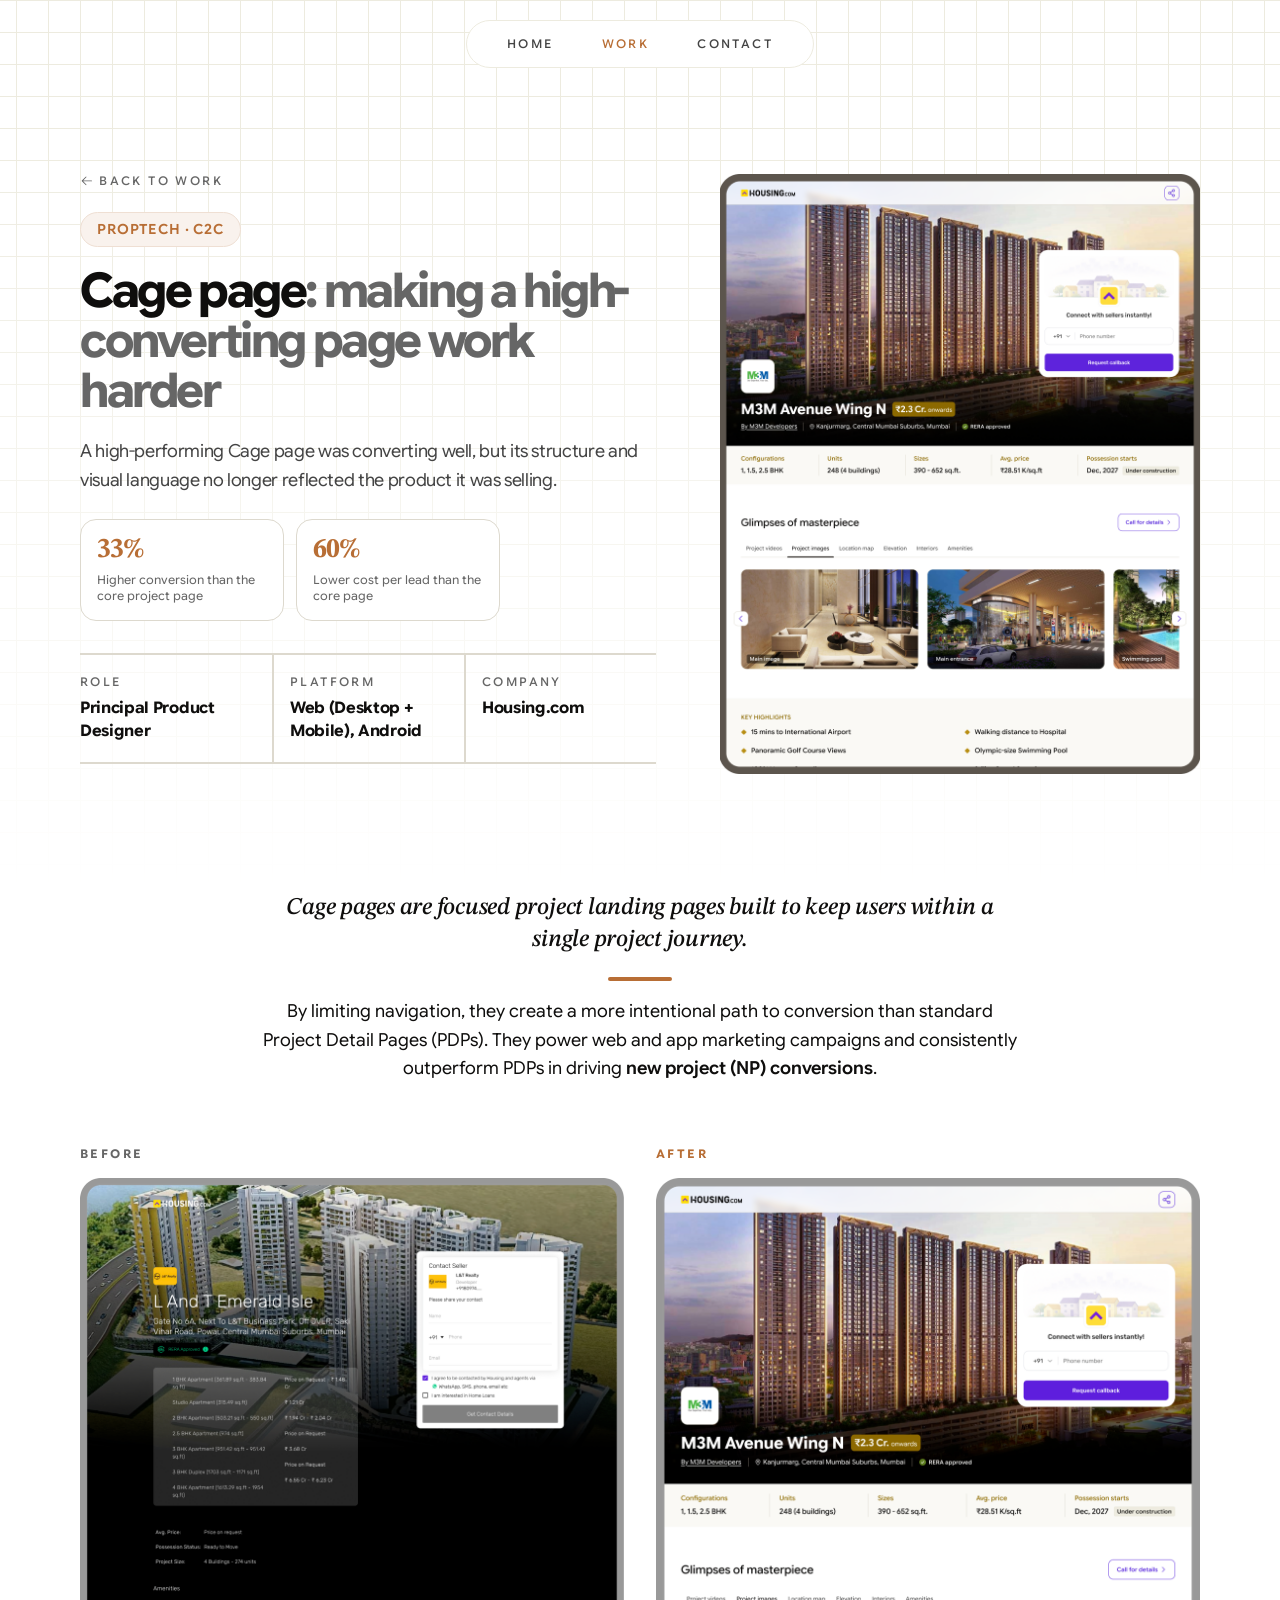
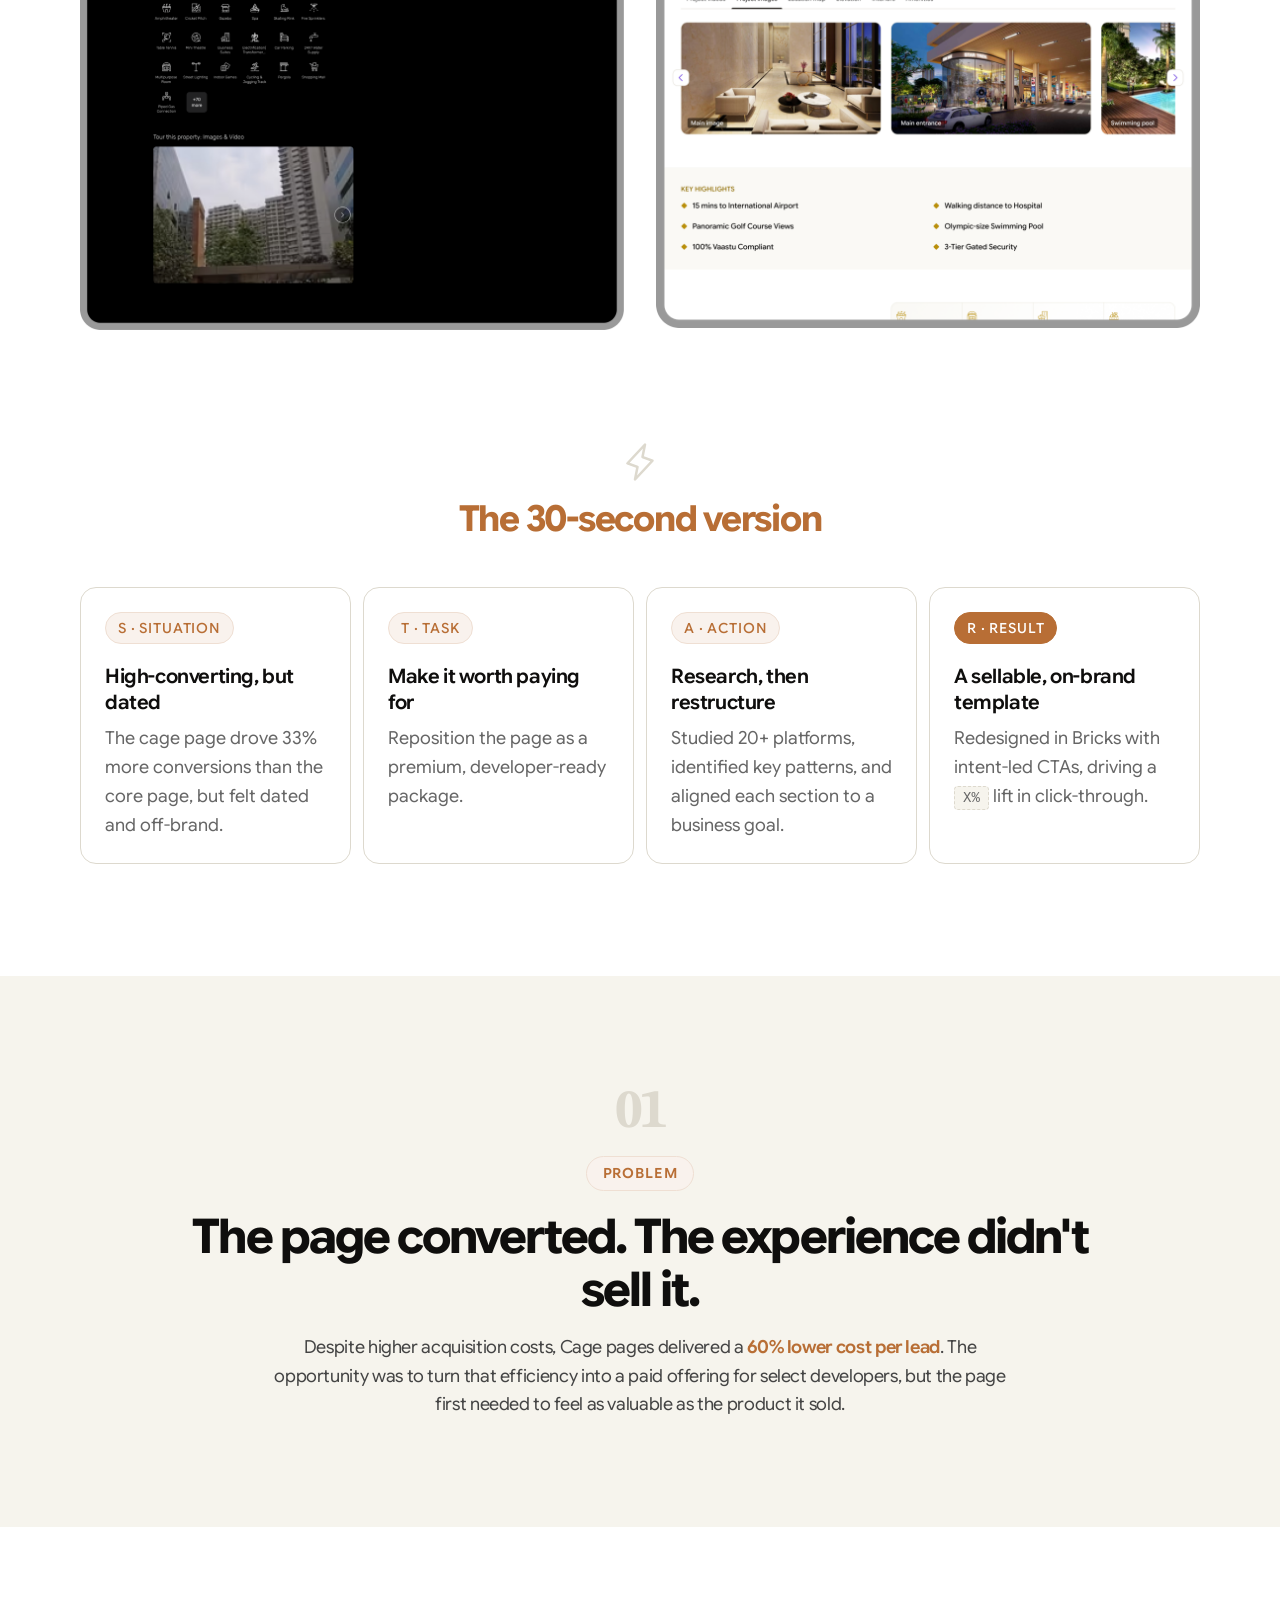
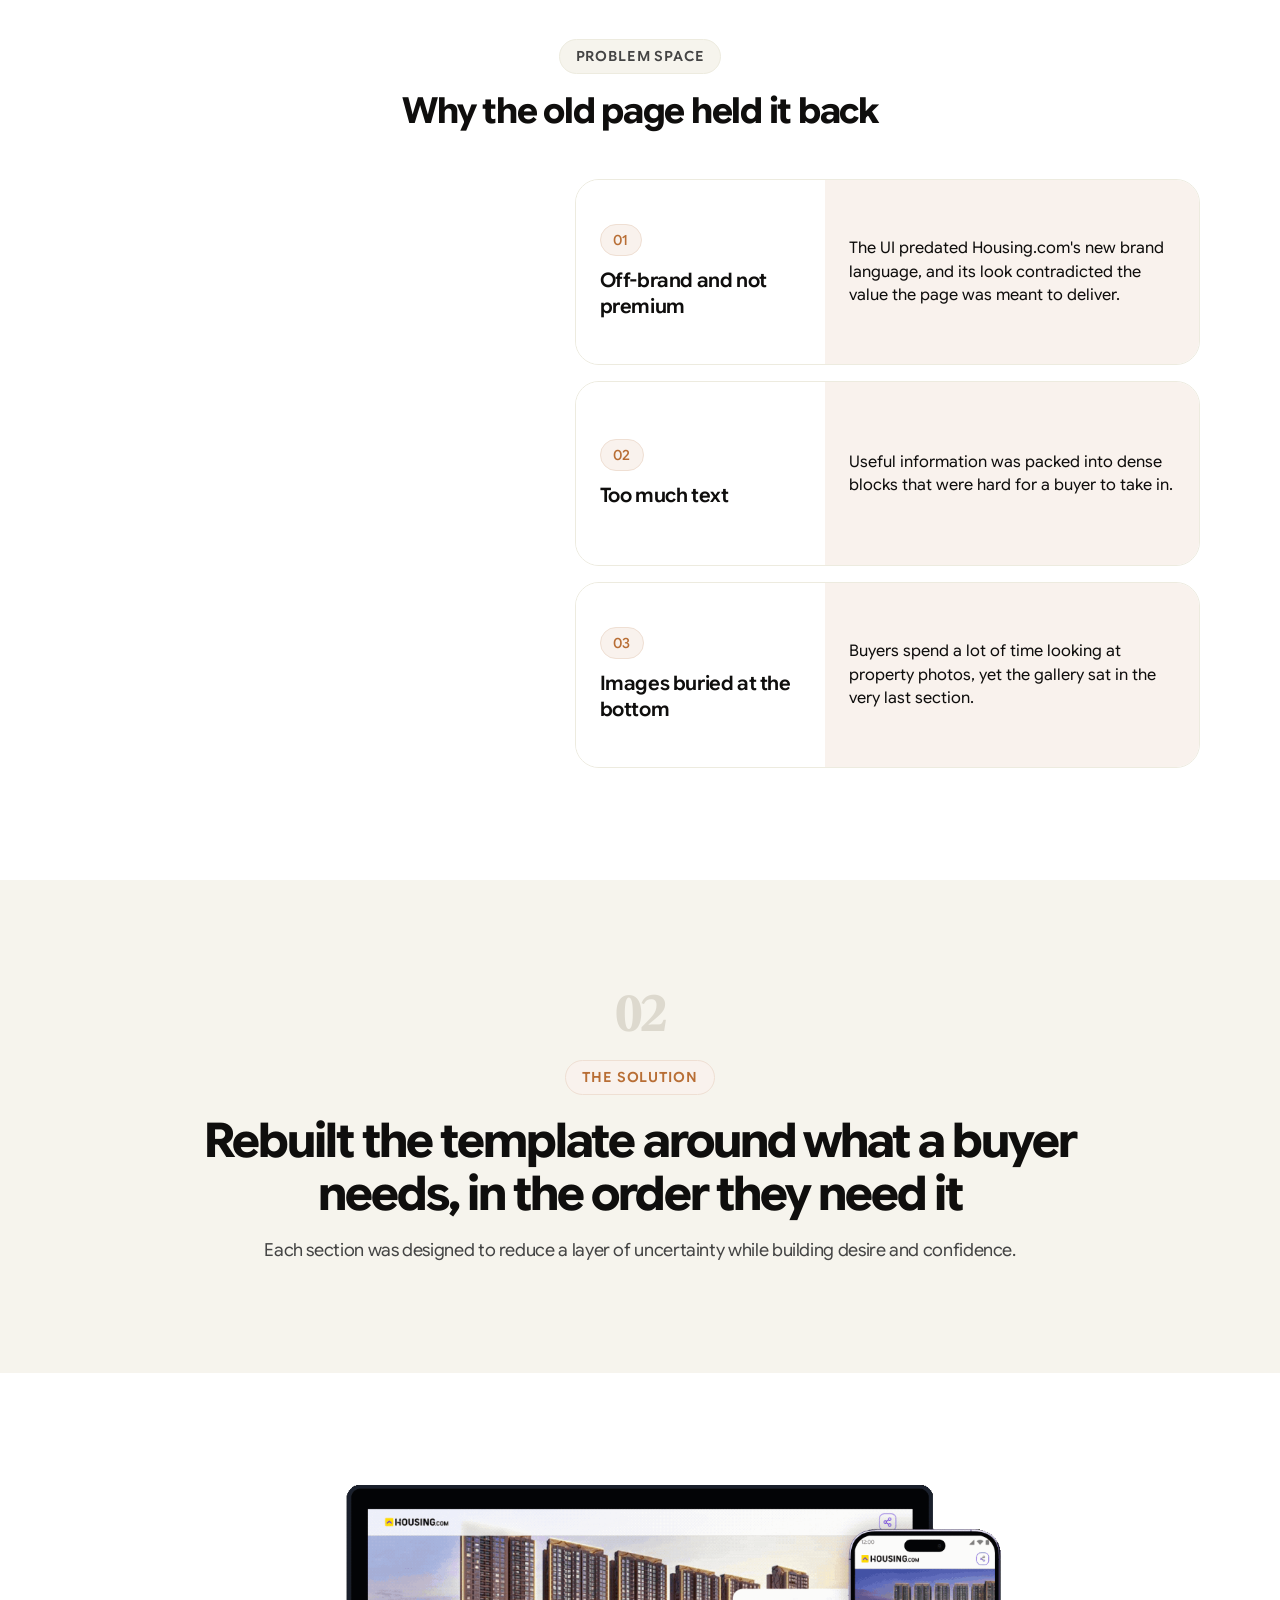
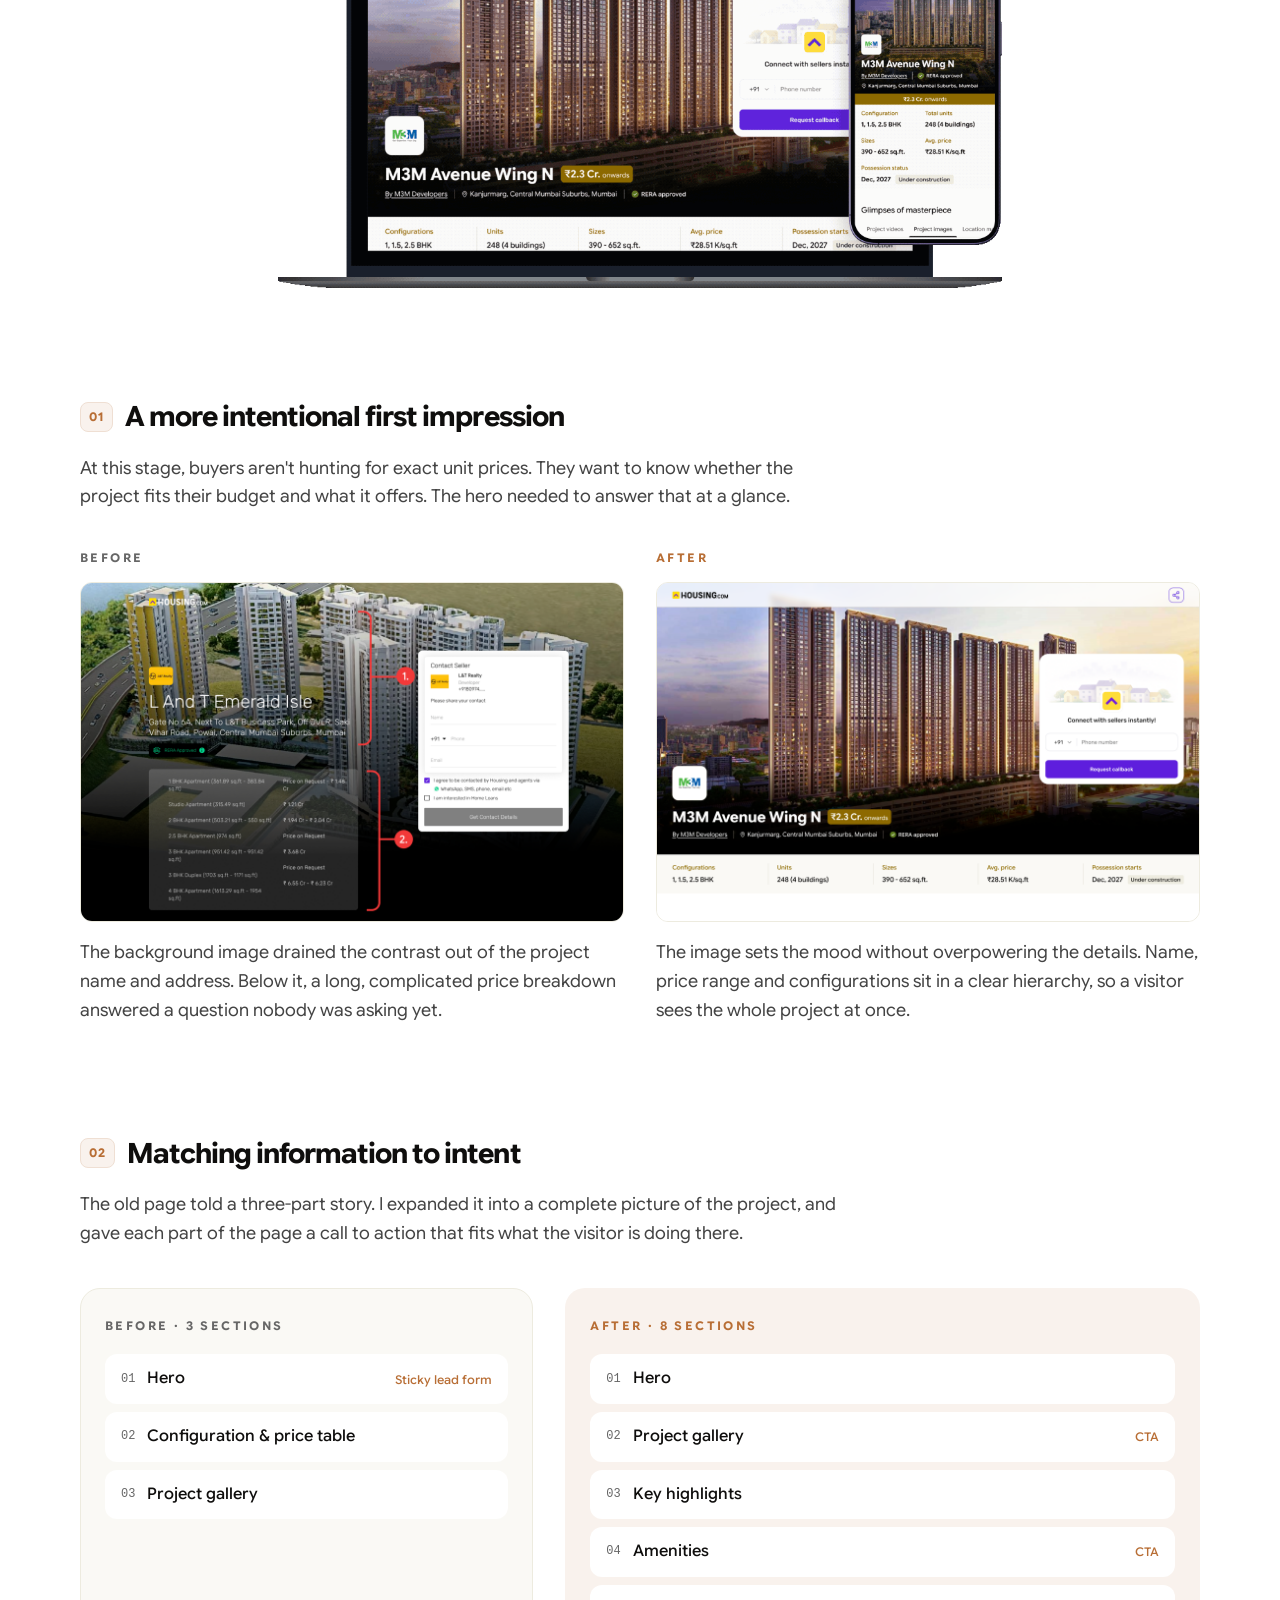
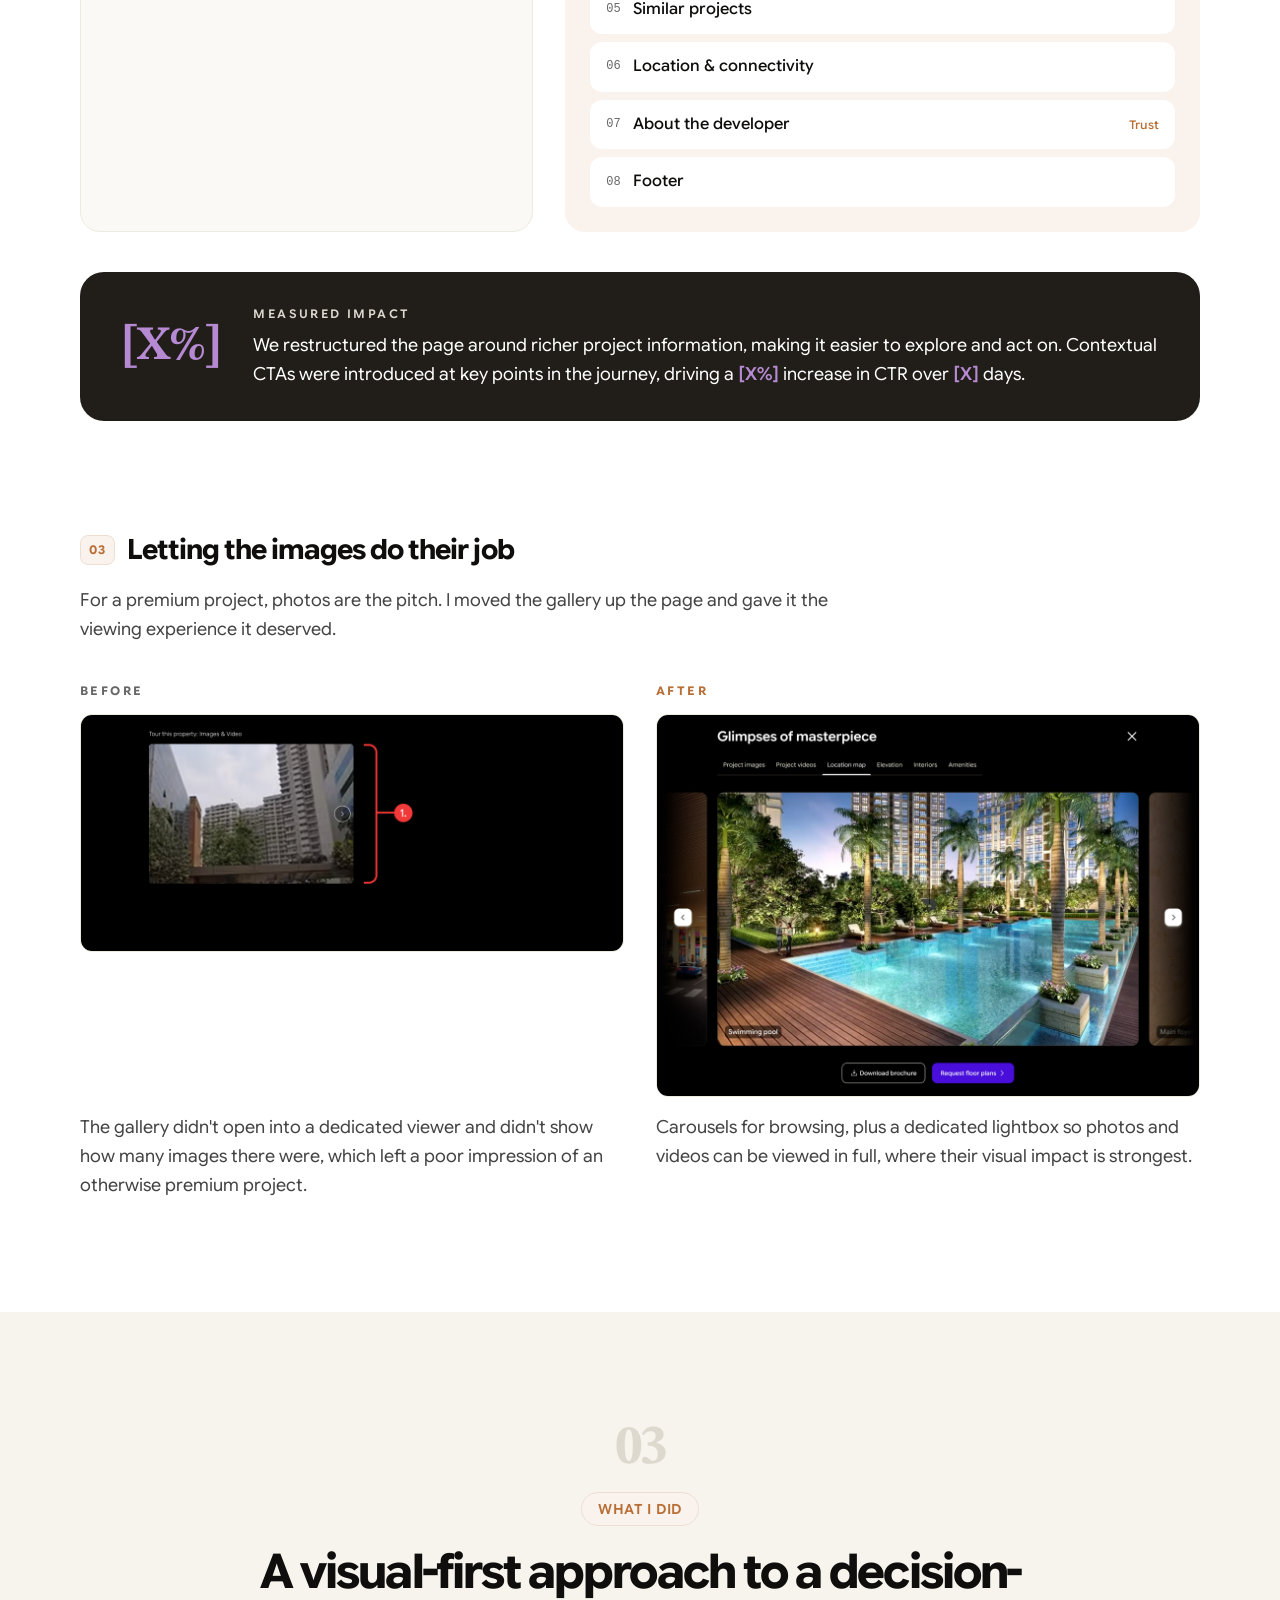
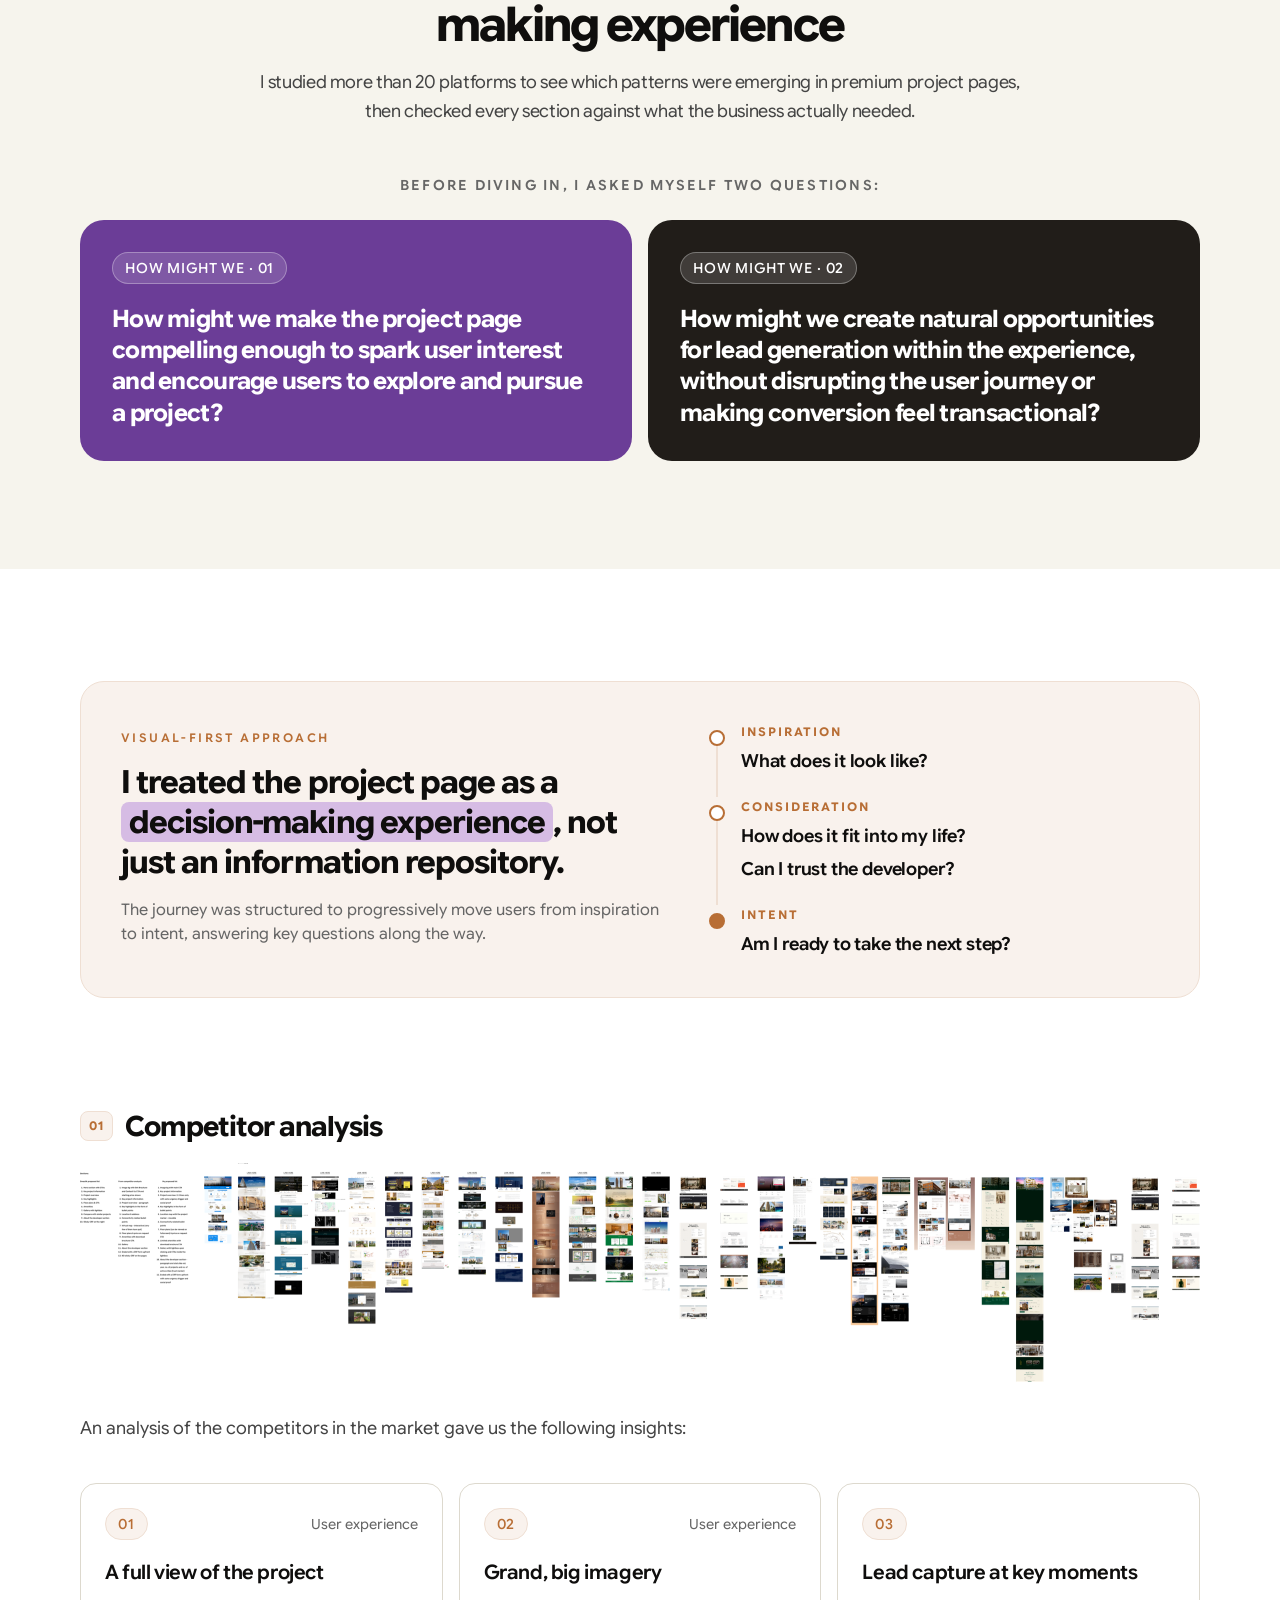
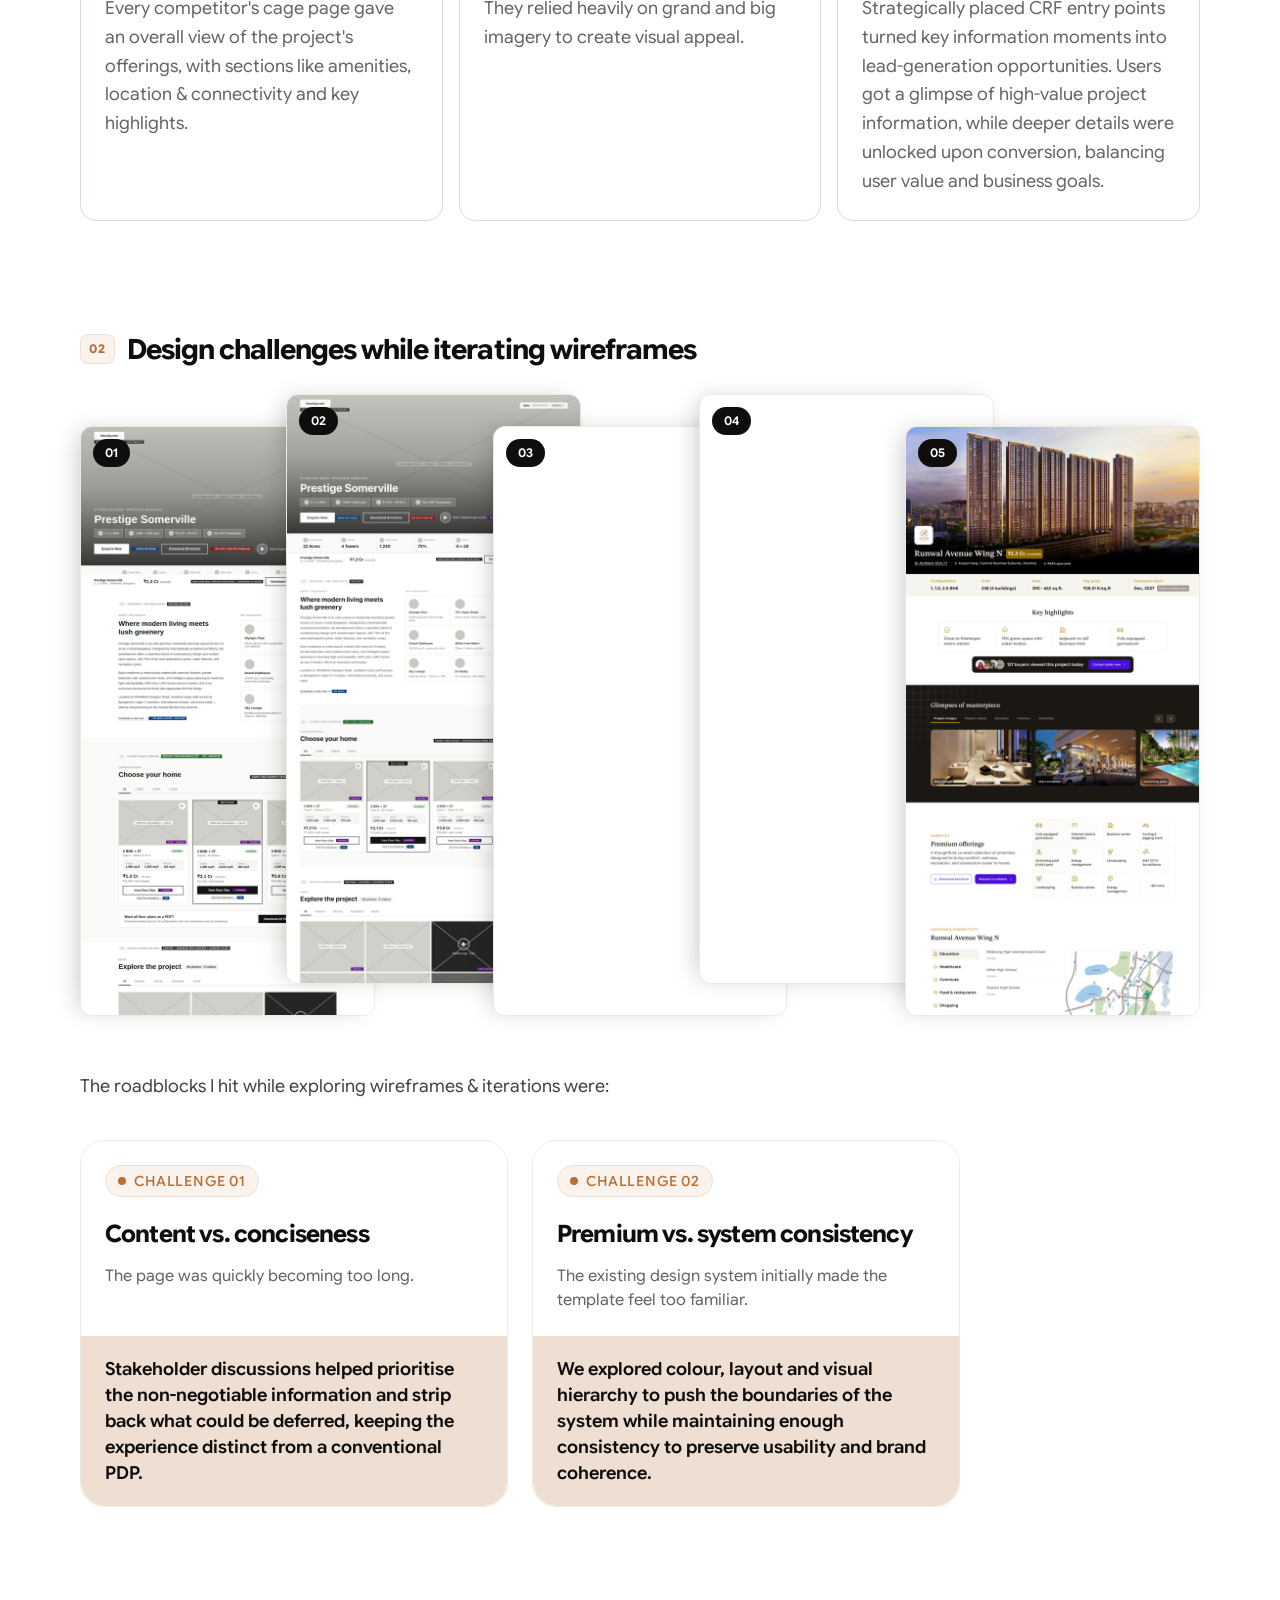
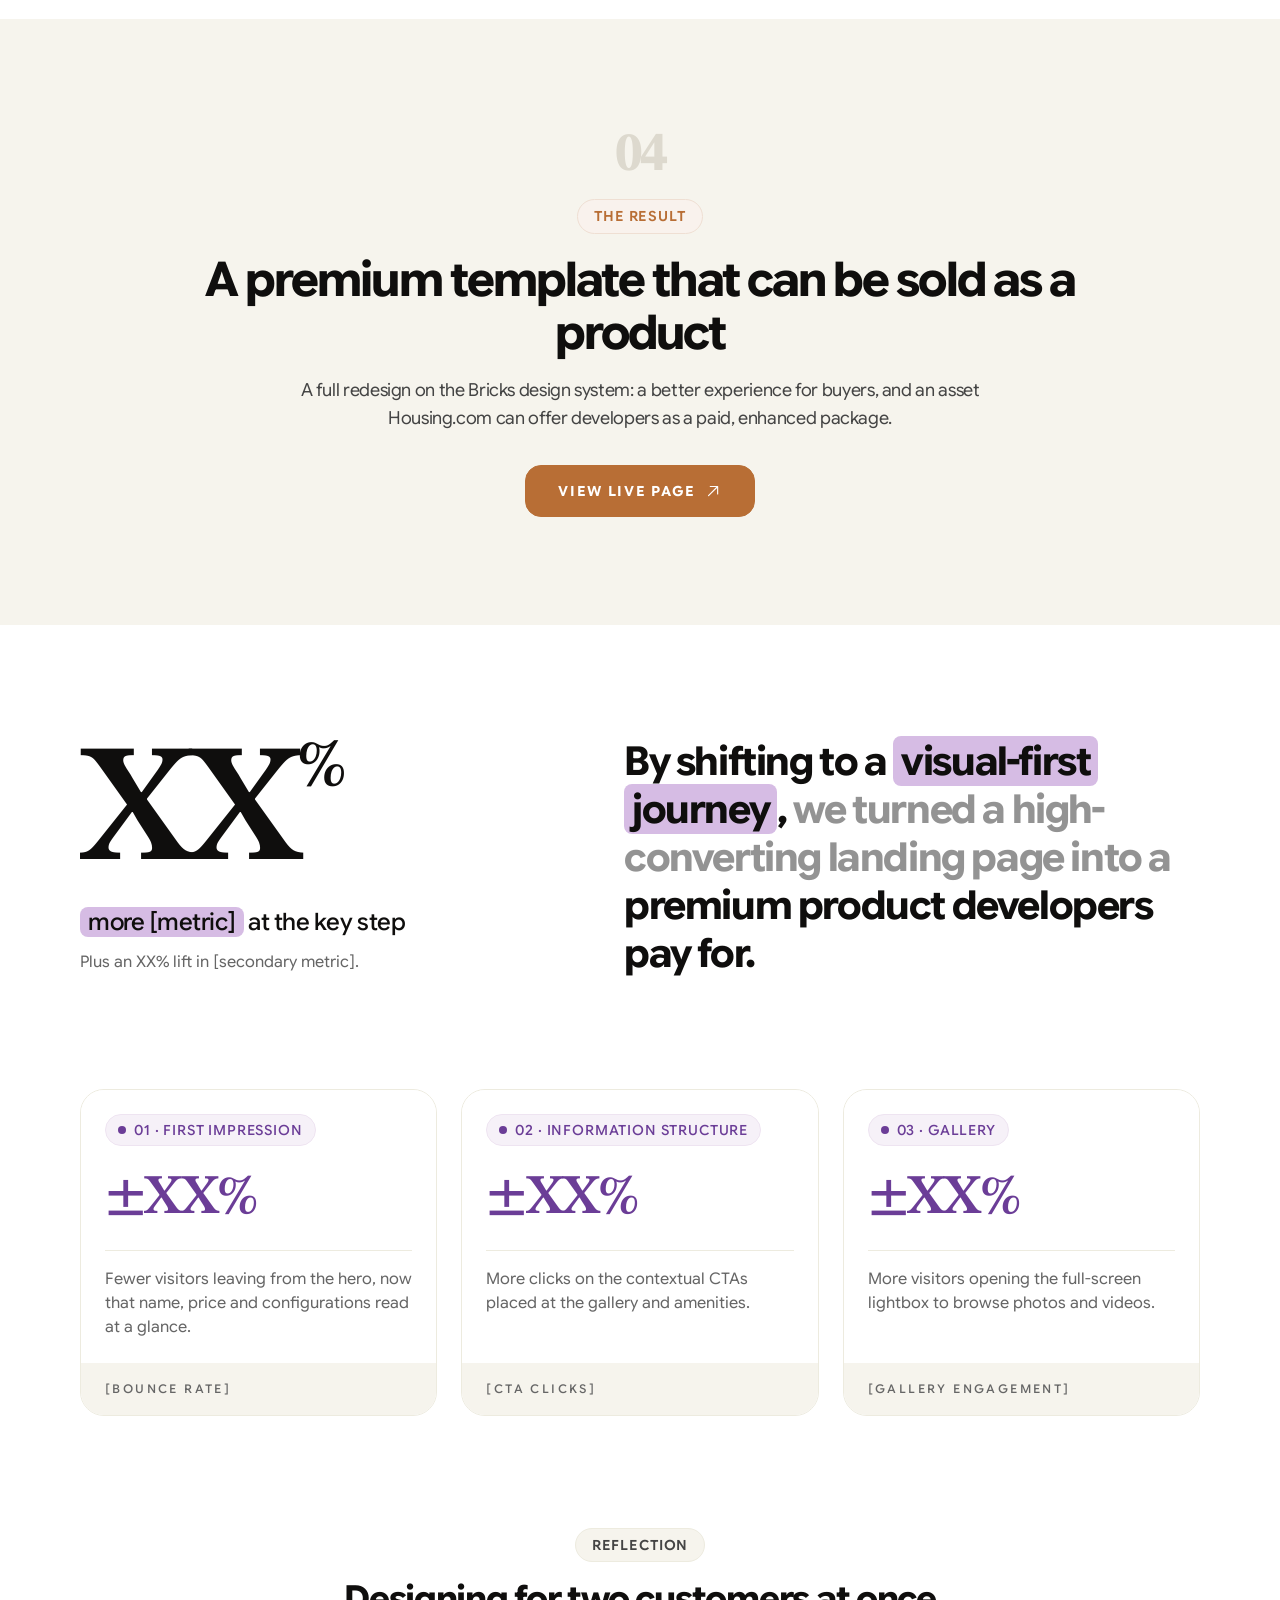
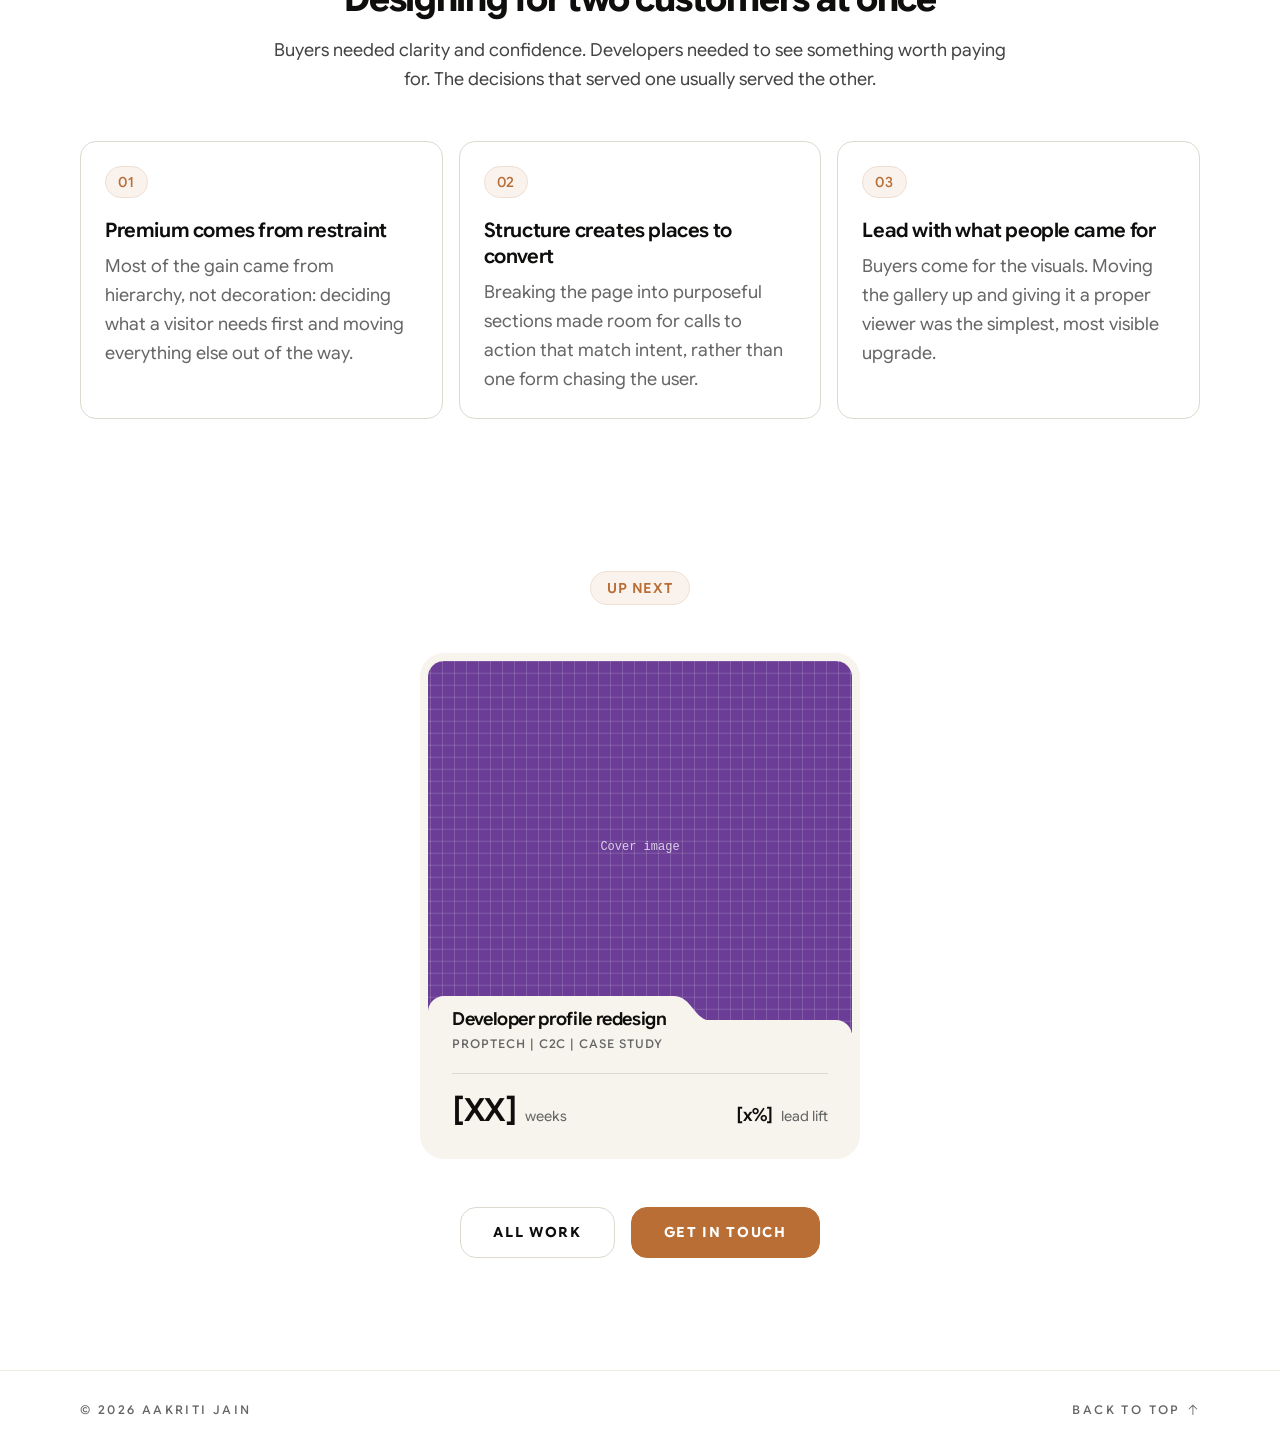
==== case-studies/cage-page-redesign.html @ 6c66e7af "Add developer profile case study - New developer-profile-redesign page built on the cage page templa" ====
<!doctype html>
<html lang="en">
<head>
  <meta charset="utf-8">
  <meta name="viewport" content="width=device-width, initial-scale=1">
  <title>Cage page redesign — Aakriti Jain</title>
  <meta name="description" content="Redesigning Housing.com's cage page, a high-converting project landing page, into a premium, on-brand product developers can pay for.">
  <link rel="preload" href="../assets/fonts/GoogleSansFlex.woff2" as="font" type="font/woff2" crossorigin>
  <link rel="preconnect" href="https://fonts.googleapis.com">
  <link rel="preconnect" href="https://fonts.gstatic.com" crossorigin>
  <link href="https://fonts.googleapis.com/css2?family=STIX+Two+Text:ital,wght@0,400;0,600;1,400;1,500&display=swap" rel="stylesheet">
  <link rel="stylesheet" href="../assets/css/styles.css">
  <script>document.documentElement.classList.add('js')</script>
  <script src="../assets/js/main.js" defer></script>
</head>
<body id="top">

  <nav class="nav" aria-label="Primary">
    <a href="../index.html">Home</a>
    <a href="../index.html#work" aria-current="page">Work</a>
    <a href="../index.html#contact">Contact</a>
  </nav>

  <main>

    <!-- HERO -->
    <header class="hero hero--case">
      <div class="container hero__grid">
        <div class="hero__copy">
          <a class="back label" href="../index.html#work"><svg class="icon" viewBox="0 0 256 256" fill="currentColor" aria-hidden="true"><path d="M224,128a8,8,0,0,1-8,8H59.31l58.35,58.34a8,8,0,0,1-11.32,11.32l-72-72a8,8,0,0,1,0-11.32l72-72a8,8,0,0,1,11.32,11.32L59.31,120H216A8,8,0,0,1,224,128Z"/></svg> Back to work</a>
          <div><span class="tag">Proptech · C2C</span></div>
          <h1 class="hero__title">Cage page<span class="muted">: making a high-converting page work harder</span></h1>
          <p class="hero__intro">A high-performing Cage page was converting well, but its structure and visual language no longer reflected the product it was selling.</p>
          <div class="stats">
            <div class="stat">
              <b>33%</b>
              <small>Higher conversion than the core project page</small>
            </div>
            <div class="stat">
              <b>60%</b>
              <small>Lower cost per lead than the core page</small>
            </div>
          </div>
          <dl class="meta hero__meta">
            <div>
              <dt class="label">Role</dt>
              <dd>Principal Product Designer</dd>
            </div>
            <div>
              <dt class="label">Platform</dt>
              <dd>Web (Desktop + Mobile), Android</dd>
            </div>
            <div>
              <dt class="label">Company</dt>
              <dd>Housing.com</dd>
            </div>
          </dl>
        </div>
        <div class="hero__visual hero__visual--device">
          <img src="../assets/img/cage-page/cage-page-hero.png" alt="Redesigned cage page shown on a tablet" width="990" height="1230" decoding="async">
        </div>
      </div>
    </header>

    <!-- SHORT VERSION -->
    <!-- CONTEXT -->
    <section class="section section--context">
      <div class="container">
        <blockquote class="context reveal">
          <p><strong>Cage pages are focused project landing pages built to keep users within a single project journey.</strong></p>
          <p>By limiting navigation, they create a more intentional path to conversion than standard Project Detail Pages (PDPs). They power web and app marketing campaigns and consistently outperform PDPs in driving <strong>new project (NP) conversions</strong>.</p>
        </blockquote>
      </div>
    </section>

    <!-- IMG 1: full page before / after (Notion: after intro) -->
    <section class="section section--figure">
      <div class="container">
        <div class="ba">
          <figure class="reveal">
            <figcaption class="label state state--before">Before</figcaption>
            <img src="../assets/img/cage-page/before-1100.png" data-full="../assets/img/cage-page/01before.png" alt="The old cage page: dark background, dense price table and the gallery at the very bottom" width="1100" height="1521" loading="lazy" decoding="async">
          </figure>
          <figure class="reveal">
            <figcaption class="label state state--after">After</figcaption>
            <img src="../assets/img/cage-page/after-1100.png" data-full="../assets/img/cage-page/01after.png" alt="The redesigned cage page: clear hero, key project details, gallery and highlights" width="1100" height="1518" loading="lazy" decoding="async">
          </figure>
        </div>
      </div>
    </section>

    <section class="section">
      <div class="container">
        <div class="head reveal">
          <svg class="head__icon" viewBox="0 0 256 256" fill="currentColor" aria-hidden="true"><path d="M215.79,118.17a8,8,0,0,0-5-5.66L153.18,90.9l14.66-73.33a8,8,0,0,0-13.69-7l-112,120a8,8,0,0,0,3,13l57.63,21.61L88.16,238.43a8,8,0,0,0,13.69,7l112-120A8,8,0,0,0,215.79,118.17ZM109.37,214l10.47-52.38a8,8,0,0,0-5-9.06L62,132.71l84.62-90.66L136.16,94.43a8,8,0,0,0,5,9.06l52.8,19.8Z"/></svg>
          <h2 class="head__accent">The 30-second version</h2>
        </div>
        <ol class="star">
          <li class="reveal">
            <a class="star__link" href="#problem">
              <span class="label">S · Situation</span>
              <b>High-converting, but dated</b>
              <p>The cage page drove 33% more conversions than the core page, but felt dated and off-brand.</p>
              <svg class="icon star__arrow" viewBox="0 0 256 256" fill="currentColor" aria-hidden="true"><path d="M205.66,149.66l-72,72a8,8,0,0,1-11.32,0l-72-72a8,8,0,0,1,11.32-11.32L120,196.69V40a8,8,0,0,1,16,0V196.69l58.34-58.35a8,8,0,0,1,11.32,11.32Z"/></svg>
            </a>
          </li>
          <li class="reveal">
            <a class="star__link" href="#solution">
              <span class="label">T · Task</span>
              <b>Make it worth paying for</b>
              <p>Reposition the page as a premium, developer-ready package.</p>
              <svg class="icon star__arrow" viewBox="0 0 256 256" fill="currentColor" aria-hidden="true"><path d="M205.66,149.66l-72,72a8,8,0,0,1-11.32,0l-72-72a8,8,0,0,1,11.32-11.32L120,196.69V40a8,8,0,0,1,16,0V196.69l58.34-58.35a8,8,0,0,1,11.32,11.32Z"/></svg>
            </a>
          </li>
          <li class="reveal">
            <a class="star__link" href="#process">
              <span class="label">A · Action</span>
              <b>Research, then restructure</b>
              <p>Studied 20+ platforms, identified key patterns, and aligned each section to a business goal.</p>
              <svg class="icon star__arrow" viewBox="0 0 256 256" fill="currentColor" aria-hidden="true"><path d="M205.66,149.66l-72,72a8,8,0,0,1-11.32,0l-72-72a8,8,0,0,1,11.32-11.32L120,196.69V40a8,8,0,0,1,16,0V196.69l58.34-58.35a8,8,0,0,1,11.32,11.32Z"/></svg>
            </a>
          </li>
          <li class="reveal is-result">
            <a class="star__link" href="#result">
              <span class="label">R · Result</span>
              <b>A sellable, on-brand template</b>
              <p>Redesigned in Bricks with intent-led CTAs, driving a <span class="pending">X%</span> lift in click-through.</p>
              <svg class="icon star__arrow" viewBox="0 0 256 256" fill="currentColor" aria-hidden="true"><path d="M205.66,149.66l-72,72a8,8,0,0,1-11.32,0l-72-72a8,8,0,0,1,11.32-11.32L120,196.69V40a8,8,0,0,1,16,0V196.69l58.34-58.35a8,8,0,0,1,11.32,11.32Z"/></svg>
            </a>
          </li>
        </ol>
      </div>
    </section>

    <!-- 01 PROBLEM -->
    <div class="chapter" id="problem">
      <div class="container reveal">
        <span class="chapter__num">01</span>
        <span class="tag">Problem</span>
        <h2>The page converted. The experience didn't sell it.</h2>
        <p>Despite higher acquisition costs, Cage pages delivered a <strong class="num">60% lower cost per lead</strong>. The opportunity was to turn that efficiency into a paid offering for select developers, but the page first needed to feel as valuable as the product it sold.</p>
      </div>
    </div>

    <section class="section">
      <div class="container">
        <div class="head reveal">
          <span class="tag tag--neutral">Problem space</span>
          <h2>Why the old page held it back</h2>
        </div>
        <div class="probs-split">
          <!-- IMG 2: old page annotated with points 1–3 (Notion: The challenge) -->
          <figure class="shot reveal">
            <img src="../assets/img/cage-page/01problem-1000.png" data-full="../assets/img/cage-page/01problem.png" alt="The old cage page annotated with three problems: 1, the hero and contact form; 2, the dense price table and amenities; 3, the gallery at the very bottom" width="1000" height="1318" loading="lazy" decoding="async">
          </figure>
        <div class="probs probs--stack">
          <div class="prob prob--split reveal">
            <div class="prob__head">
              <span class="prob__no">01</span>
              <b>Off-brand and not premium</b>
            </div>
            <p>The UI predated Housing.com's new brand language, and its look contradicted the value the page was meant to deliver.</p>
          </div>
          <div class="prob prob--split reveal">
            <div class="prob__head">
              <span class="prob__no">02</span>
              <b>Too much text</b>
            </div>
            <p>Useful information was packed into dense blocks that were hard for a buyer to take in.</p>
          </div>
          <div class="prob prob--split reveal">
            <div class="prob__head">
              <span class="prob__no">03</span>
              <b>Images buried at the bottom</b>
            </div>
            <p>Buyers spend a lot of time looking at property photos, yet the gallery sat in the very last section.</p>
          </div>
        </div>
        </div>
      </div>
    </section>

    <!-- 02 THE SOLUTION -->
    <div class="chapter" id="solution">
      <div class="container reveal">
        <span class="chapter__num">02</span>
        <span class="tag">The solution</span>
        <h2>Rebuilt the template around what a buyer needs, in the order they need it</h2>
        <p>Each section was designed to reduce a layer of uncertainty while building desire and confidence.</p>
      </div>
    </div>

    <section class="section">
      <div class="container">

        <!-- IMG 3: redesigned page on laptop + mobile (Notion: The solution) -->
        <figure class="shot shot--lead shot--native reveal">
          <img src="../assets/img/cage-page/Solution.gif" alt="The redesigned cage page on laptop and mobile, animated" width="724" height="404" loading="lazy" decoding="async">
        </figure>

        <div class="story">
          <div class="story__head reveal">
            <span class="story__no">01</span>
            <h3>A more intentional first impression</h3>
          </div>
          <p class="story__lede reveal">At this stage, buyers aren't hunting for exact unit prices. They want to know whether the project fits their budget and what it offers. The hero needed to answer that at a glance.</p>
          <!-- IMG 4: hero section before / after -->
          <div class="compare">
            <figure class="reveal">
              <span class="label state state--before">Before</span>
              <img src="../assets/img/cage-page/02before-1100.png" data-full="../assets/img/cage-page/02before.png" alt="Old hero: a busy background image washes out the project name, with a long price table beside it" width="1100" height="687" loading="lazy" decoding="async">
              <p>The background image drained the contrast out of the project name and address. Below it, a long, complicated price breakdown answered a question nobody was asking yet.</p>
            </figure>
            <figure class="reveal">
              <span class="label state state--after">After</span>
              <img src="../assets/img/cage-page/02after-1100.png" data-full="../assets/img/cage-page/02after.png" alt="New hero: project name, price range and configurations in a clear hierarchy over a calmer image" width="1100" height="687" loading="lazy" decoding="async">
              <p>The image sets the mood without overpowering the details. Name, price range and configurations sit in a clear hierarchy, so a visitor sees the whole project at once.</p>
            </figure>
          </div>
        </div>

        <div class="story">
          <div class="story__head reveal">
            <span class="story__no">02</span>
            <h3>Matching information to intent</h3>
          </div>
          <p class="story__lede reveal">The old page told a three-part story. I expanded it into a complete picture of the project, and gave each part of the page a call to action that fits what the visitor is doing there.</p>
          <div class="flowlist">
            <div class="reveal">
              <span class="label state state--before">Before · 3 sections</span>
              <ol>
                <li>Hero <small>Sticky lead form</small></li>
                <li>Configuration &amp; price table</li>
                <li>Project gallery</li>
              </ol>
            </div>
            <div class="is-after reveal">
              <span class="label state state--after">After · 8 sections</span>
              <ol>
                <li>Hero</li>
                <li>Project gallery <small>CTA</small></li>
                <li>Key highlights</li>
                <li>Amenities <small>CTA</small></li>
                <li>Similar projects</li>
                <li>Location &amp; connectivity</li>
                <li>About the developer <small>Trust</small></li>
                <li>Footer</li>
              </ol>
            </div>
          </div>
          <aside class="impact reveal">
            <span class="impact__num">[X%]</span>
            <div>
              <span class="impact__label">Measured impact</span>
              <p>We restructured the page around richer project information, making it easier to explore and act on. Contextual CTAs were introduced at key points in the journey, driving a <strong>[X%]</strong> increase in CTR over <strong>[X]</strong> days.</p>
            </div>
          </aside>
        </div>

        <div class="story">
          <div class="story__head reveal">
            <span class="story__no">03</span>
            <h3>Letting the images do their job</h3>
          </div>
          <p class="story__lede reveal">For a premium project, photos are the pitch. I moved the gallery up the page and gave it the viewing experience it deserved.</p>
          <!-- IMG 5 / 6: gallery before, lightbox after -->
          <div class="compare">
            <figure class="reveal">
              <span class="label state state--before">Before</span>
              <img src="../assets/img/cage-page/03before-1100.png" data-full="../assets/img/cage-page/03before.png" alt="Old gallery: a single image strip with no viewer and no image count" width="1100" height="478" loading="lazy" decoding="async">
              <p>The gallery didn't open into a dedicated viewer and didn't show how many images there were, which left a poor impression of an otherwise premium project.</p>
            </figure>
            <figure class="reveal">
              <span class="label state state--after">After</span>
              <img src="../assets/img/cage-page/03after-1100.png" data-full="../assets/img/cage-page/03after.png" alt="New full-screen lightbox showing a project photo with navigation and image count" width="1100" height="773" loading="lazy" decoding="async">
              <p>Carousels for browsing, plus a dedicated lightbox so photos and videos can be viewed in full, where their visual impact is strongest.</p>
            </figure>
          </div>
        </div>

      </div>
    </section>

    <!-- 03 WHAT I DID (Notion: 4. The process) -->
    <div class="chapter" id="process">
      <div class="container reveal">
        <span class="chapter__num">03</span>
        <span class="tag">What I did</span>
        <h2>A visual-first approach to a decision-making experience</h2>
        <p>I studied more than 20 platforms to see which patterns were emerging in premium project pages, then checked every section against what the business actually needed.</p>
            <p class="chapter__q reveal">Before diving in, I asked myself two questions:</p>
            <div class="hmw">
              <div class="hmw__card hmw__card--a reveal">
                <span class="pill">How might we · 01</span>
                <b>How might we make the project page compelling enough to spark user interest and encourage users to explore and pursue a project?</b>
              </div>
              <div class="hmw__card hmw__card--b reveal">
                <span class="pill">How might we · 02</span>
                <b>How might we create natural opportunities for lead generation within the experience, without disrupting the user journey or making conversion feel transactional?</b>
              </div>
            </div>
      </div>
    </div>

    <section class="section">
      <div class="container">

        <!-- Framing: two questions -->
        <div class="story">
          <div class="journey journey--first reveal">
            <div class="journey__idea">
              <span class="label">Visual-first approach</span>
              <p class="journey__statement">I treated the project page as a <mark>decision-making experience</mark>, not just an information repository.</p>
              <p class="journey__note">The journey was structured to progressively move users from inspiration to intent, answering key questions along the way.</p>
            </div>
            <ol class="journey__steps">
              <li>
                <span class="journey__stage">Inspiration</span>
                <p>What does it look like?</p>
              </li>
              <li>
                <span class="journey__stage">Consideration</span>
                <p>How does it fit into my life?</p>
                <p>Can I trust the developer?</p>
              </li>
              <li class="is-goal">
                <span class="journey__stage">Intent</span>
                <p>Am I ready to take the next step?</p>
              </li>
            </ol>
          </div>
        </div>

        <!-- Competitor analysis -->
        <div class="story">
          <div class="story__head reveal">
            <span class="story__no">01</span>
            <h3>Competitor analysis</h3>
          </div>
          <!-- IMG 7: competitor analysis (Notion: 4. The process) -->
          <figure class="shot reveal">
            <img src="../assets/img/cage-page/competitor-analysis-2240.png" data-full="../assets/img/cage-page/competitor%20analysis.png" alt="Board of 20+ competitor project pages compared side by side, with notes on the left" width="2240" height="438" loading="lazy" decoding="async">
          </figure>
          <p class="story__lede reveal">An analysis of the competitors in the market gave us the following insights:</p>
          <div class="insights">
            <div class="prob reveal">
              <div class="card__top">
                <span class="prob__no">01</span>
                <span class="card__meta">User experience</span>
              </div>
              <b>A full view of the project</b>
              <p>Every competitor's cage page gave an overall view of the project's offerings, with sections like amenities, location &amp; connectivity and key highlights.</p>
            </div>
            <div class="prob reveal">
              <div class="card__top">
                <span class="prob__no">02</span>
                <span class="card__meta">User experience</span>
              </div>
              <b>Grand, big imagery</b>
              <p>They relied heavily on grand and big imagery to create visual appeal.</p>
            </div>
            <div class="prob reveal">
              <div class="card__top">
                <span class="prob__no">03</span>
              </div>
              <b>Lead capture at key moments</b>
              <p>Strategically placed CRF entry points turned key information moments into lead-generation opportunities. Users got a glimpse of high-value project information, while deeper details were unlocked upon conversion, balancing user value and business goals.</p>
            </div>
          </div>
        </div>

        <!-- Design challenges while iterating wireframes -->
        <div class="story">
          <div class="story__head reveal">
            <span class="story__no">02</span>
            <h3>Design challenges while iterating wireframes</h3>
          </div>
          <!-- IMG 8: five iterations, overlapping; 1 at the bottom, 5 on top -->
          <div class="stack reveal">
            <figure class="stack__item">
              <span class="stack__no">01</span>
              <img src="../assets/img/cage-page/iteration1-top.png" data-full="../assets/img/cage-page/Iteration1.png" alt="Iteration 1: greyscale wireframe of the full cage page" width="600" height="1200" loading="lazy" decoding="async">
            </figure>
            <figure class="stack__item">
              <span class="stack__no">02</span>
              <img src="../assets/img/cage-page/iteration2-top.png" data-full="../assets/img/cage-page/Iteration2.png" alt="Iteration 2: refined greyscale wireframe with a side lead form" width="600" height="1200" loading="lazy" decoding="async">
            </figure>
            <figure class="stack__item">
              <span class="stack__no">03</span>
              <img src="../assets/img/cage-page/iteration3-top.png" data-full="../assets/img/cage-page/Iteration3.png" alt="Iteration 3: wireframe with tighter sections and floor-plan cards" width="600" height="1200" loading="lazy" decoding="async">
            </figure>
            <figure class="stack__item">
              <span class="stack__no">04</span>
              <img src="../assets/img/cage-page/iteration4-top.png" data-full="../assets/img/cage-page/Iteration4.png" alt="Iteration 4: first visual design with project imagery and a dark gallery band" width="600" height="1200" loading="lazy" decoding="async">
            </figure>
            <figure class="stack__item">
              <span class="stack__no">05</span>
              <img src="../assets/img/cage-page/iteration5-top.png" data-full="../assets/img/cage-page/Iteration5.png" alt="Iteration 5: final visual design with key highlights and dark gallery" width="600" height="1200" loading="lazy" decoding="async">
            </figure>
          </div>
          <p class="story__lede reveal">The roadblocks I hit while exploring wireframes &amp; iterations were:</p>
          <div class="challenges">
            <article class="challenge reveal">
              <div class="challenge__top">
                <span class="pill pill--dot">Challenge 01</span>
                <h4>Content vs. conciseness</h4>
                <p class="challenge__problem">The page was quickly becoming too long.</p>
              </div>
              <p class="challenge__answer">Stakeholder discussions helped prioritise the non-negotiable information and strip back what could be deferred, keeping the experience distinct from a conventional PDP.</p>
            </article>
            <article class="challenge reveal">
              <div class="challenge__top">
                <span class="pill pill--dot">Challenge 02</span>
                <h4>Premium vs. system consistency</h4>
                <p class="challenge__problem">The existing design system initially made the template feel too familiar.</p>
              </div>
              <p class="challenge__answer">We explored colour, layout and visual hierarchy to push the boundaries of the system while maintaining enough consistency to preserve usability and brand coherence.</p>
            </article>
          </div>
        </div>

      </div>
    </section>

    <!-- 04 THE RESULT -->
    <div class="chapter" id="result">
      <div class="container reveal">
        <span class="chapter__num">04</span>
        <span class="tag">The result</span>
        <h2>A premium template that can be sold as a product</h2>
        <p>A full redesign on the Bricks design system: a better experience for buyers, and an asset Housing.com can offer developers as a paid, enhanced package.</p>
        <div class="chapter__cta">
          <!-- TODO: replace # with the live cage page URL -->
          <a class="btn btn--solid" href="#" target="_blank" rel="noopener">View live page <svg class="icon" viewBox="0 0 256 256" fill="currentColor" aria-hidden="true"><path d="M200,64V168a8,8,0,0,1-16,0V83.31L69.66,197.66a8,8,0,0,1-11.32-11.32L172.69,72H88a8,8,0,0,1,0-16H192A8,8,0,0,1,200,64Z"/></svg></a>
        </div>
      </div>
    </div>

    <section class="section">
      <div class="container">
        <!-- Headline impact (placeholder numbers until results are in) -->
        <div class="headline-impact reveal">
          <div class="headline-impact__stat">
            <p class="headline-impact__num">XX<sup>%</sup></p>
            <p class="headline-impact__label"><mark>more [metric]</mark> at the key step</p>
            <p class="headline-impact__sub">Plus an XX% lift in [secondary metric].</p>
          </div>
          <p class="headline-impact__statement">
            By shifting to a <mark>visual-first journey</mark>, <span class="soft">we turned a high-converting landing page into a</span> premium product developers pay for.
          </p>
        </div>

        <!-- Before → after by area (placeholder numbers until results are in) -->
        <div class="metrics">
          <article class="metric reveal">
            <div class="metric__body">
              <span class="pill pill--dot">01 · First impression</span>
              <p class="metric__num">±XX%</p>
              <p class="metric__note">Fewer visitors leaving from the hero, now that name, price and configurations read at a glance.</p>
            </div>
            <p class="metric__foot">[Bounce rate]</p>
          </article>
          <article class="metric reveal">
            <div class="metric__body">
              <span class="pill pill--dot">02 · Information structure</span>
              <p class="metric__num">±XX%</p>
              <p class="metric__note">More clicks on the contextual CTAs placed at the gallery and amenities.</p>
            </div>
            <p class="metric__foot">[CTA clicks]</p>
          </article>
          <article class="metric reveal">
            <div class="metric__body">
              <span class="pill pill--dot">03 · Gallery</span>
              <p class="metric__num">±XX%</p>
              <p class="metric__note">More visitors opening the full-screen lightbox to browse photos and videos.</p>
            </div>
            <p class="metric__foot">[Gallery engagement]</p>
          </article>
        </div>

      </div>
    </section>

    <!-- REFLECTION -->
    <section class="section">
      <div class="container">
        <div class="head reveal">
          <span class="tag tag--neutral">Reflection</span>
          <h2>Designing for two customers at once</h2>
          <p>Buyers needed clarity and confidence. Developers needed to see something worth paying for. The decisions that served one usually served the other.</p>
        </div>
        <div class="insights">
          <div class="prob reveal">
            <span class="prob__no">01</span>
            <b>Premium comes from restraint</b>
            <p>Most of the gain came from hierarchy, not decoration: deciding what a visitor needs first and moving everything else out of the way.</p>
          </div>
          <div class="prob reveal">
            <span class="prob__no">02</span>
            <b>Structure creates places to convert</b>
            <p>Breaking the page into purposeful sections made room for calls to action that match intent, rather than one form chasing the user.</p>
          </div>
          <div class="prob reveal">
            <span class="prob__no">03</span>
            <b>Lead with what people came for</b>
            <p>Buyers come for the visuals. Moving the gallery up and giving it a proper viewer was the simplest, most visible upgrade.</p>
          </div>
        </div>
      </div>
    </section>

    <!-- UP NEXT -->
    <section class="upnext">
      <div class="container">
        <span class="tag reveal">Up next</span>
        <div class="upnext__folder">
            <a class="folder folder--lavender reveal" href="./developer-profile-redesign.html" aria-label="Developer profile redesign case study">
              <div class="folder__media">
                <!-- TODO: replace with <img src="../assets/img/developer-profile/cover.png" alt=""> -->
                <span class="folder__ph">Cover image</span>
              </div>
              <div class="folder__body">
                <span class="folder__tab" aria-hidden="true"></span>
                <svg class="folder__curve" viewBox="0 0 40 24" preserveAspectRatio="none" aria-hidden="true">
                  <path d="M0 0 C 20 0, 20 24, 40 24 L 0 24 Z" fill="currentColor"/>
                </svg>
                <div class="folder__head">
                  <b>Developer profile redesign</b>
                  <span>PROPTECH | C2C | CASE STUDY</span>
                </div>
                <div class="folder__more">
                  <div>
                    <h3 class="folder__title">Drove <span class="num">[x%]</span> more lead drops by revamping developer profiles to put their projects front and centre.</h3>
                  </div>
                </div>
                <div class="folder__foot">
                  <div class="folder__stat">
                    <b>[XX]</b>
                    <span>weeks</span>
                  </div>
                  <div class="folder__stat folder__stat--end">
                    <b>[x%]</b>
                    <span>lead lift</span>
                  </div>
                </div>
              </div>
            </a>
        </div>
        <div class="ctas">
          <a class="btn" href="../index.html#work">All work</a>
          <a class="btn btn--solid" href="../index.html#contact">Get in touch</a>
        </div>
      </div>
    </section>
  </main>

  <footer class="footer">
    <div class="container footer__inner label">
      <span>© 2026 Aakriti Jain</span>
      <a href="#top">Back to top <svg class="icon" viewBox="0 0 256 256" fill="currentColor" aria-hidden="true"><path d="M205.66,117.66a8,8,0,0,1-11.32,0L136,59.31V216a8,8,0,0,1-16,0V59.31L61.66,117.66a8,8,0,0,1-11.32-11.32l72-72a8,8,0,0,1,11.32,0l72,72A8,8,0,0,1,205.66,117.66Z"/></svg></a>
    </div>
  </footer>

</body>
</html>
---- assets/css/styles.css ----
/* Google Sans Flex (SIL OFL 1.1, see ../fonts/OFL.txt). One variable file:
   weights 400–700, optical size 6–144, slant 0 to -10, Latin subset. */
@font-face {
  font-family: "Google Sans Flex";
  src: url("../fonts/GoogleSansFlex.woff2") format("woff2");
  font-weight: 400 700;
  font-style: oblique 0deg 10deg;
  font-display: swap;
}

/* ==========================================================================
   Aakriti Jain — Portfolio
   Built on Bricks design system tokens. No hardcoded values outside :root.
   ========================================================================== */

:root {
  /* Color */
  --warm-0: #ffffff;
  --warm-50: #faf9f5;
  --warm-100: #f6f4ed;
  --warm-200: #edebdf;
  --warm-300: #ddd9ce;
  --warm-700: #5c554d;
  --warm-800: #3c3630;
  --warm-900: #211d19;
  --purple-50: #f5f1fe;
  --purple-100: #e8dffd;
  --lavender-50: #f6f1f8;
  --lavender-100: #eee4f1;
  --lavender-200: #d6bce4;
  --lavender-500: #6b3d97;
  --butter-500: #8c6900;
  --lavender-300: #b58ad2;
  --purple-700: #4a16d9;

  /* Copper (test palette, from the Frame 2147262512–18 swatches) */
  --copper-900: #774722;
  --copper-800: #965a2c;
  --copper-700: #b86e35; /* default */
  --copper-500: #ca8149;
  --copper-400: #d39769;
  --copper-300: #e0b594;
  /* Light tints derived from the default for fills and outlines */
  --copper-100: color-mix(in srgb, var(--copper-700) 22%, var(--warm-0));
  --copper-50: color-mix(in srgb, var(--copper-700) 9%, var(--warm-0));

  /* Brand: every former purple use points here. Swap the theme to revert. */
  --brand: var(--copper-700);
  --brand-100: var(--copper-100);
  --brand-50: var(--copper-50);
  --grey-700: #666666;
  --grey-800: #444444;
  --grey-900: #0f0e0d;
  --pink-500: #ff1a87;

  /* Semantic aliases */
  --bg-page: var(--warm-0);
  --surface-subtle: var(--warm-50);
  --surface-default: var(--warm-100);
  --surface-brand: var(--brand-50);
  --border-subtle: var(--warm-200);
  --border-default: var(--warm-300);
  --text-primary: var(--grey-900);
  --text-secondary: var(--grey-800);
  --text-muted: var(--grey-700);
  --accent: var(--brand);
  --highlight: var(--pink-500);

  /* Typography */
  --font-sans: "Google Sans Flex", system-ui, -apple-system, sans-serif;
  --font-accent: "STIX Two Text", Georgia, serif;
  --font-mono: Menlo, ui-monospace, monospace;

  --fs-10: 10px;
  --fs-12: 12px;
  --fs-14: 14px;
  --fs-16: 16px;
  --fs-18: 18px;
  --fs-20: 20px;
  --fs-24: 24px;
  --fs-28: 28px;
  --fs-32: 32px;
  --fs-36: 36px;
  --fs-40: 40px;
  --fs-48: 48px;
  --fs-56: 56px;

  /* One size for all running body copy */
  --text-body: var(--fs-18);

  --fw-regular: 400;
  --fw-medium: 500;
  --fw-semibold: 600;
  --fw-bold: 700;

  /* Spacing */
  --space-xs: 8px;
  --space-s: 12px;
  --space-m: 16px;
  --space-l: 20px;
  --space-xl: 24px;
  --space-2xl: 32px;
  --space-3xl: 40px;
  --space-4xl: 48px;
  --space-5xl: 64px;

  /* Radius */
  --radius-xs: 4px;
  --radius-s: 8px;
  --radius-m: 12px;
  --radius-l: 16px;
  --radius-xl: 20px;
  --radius-2xl: 24px;
  --radius-full: 999px;

  /* Layout — composed only from spacing tokens */
  --gutter: var(--space-m);
  --container: 1120px;
  --measure: 760px;
  --section-y: calc(var(--space-5xl) + var(--space-4xl));     /* 112 */
  --chapter-y: calc(var(--space-5xl) * 2);                     /* 128 */
  --hero-top: calc(var(--space-5xl) * 2 + var(--space-3xl));   /* 168 */
}

@media (min-width: 768px) {
  :root {
    --gutter: var(--space-2xl);
  }
}

/* Original Bricks purple brand. To revert, add data-theme="purple" to <html>
   on each page (or swap these values into --brand above). */
:root[data-theme="purple"] {
  --brand: var(--purple-700);
  --brand-100: var(--purple-100);
  --brand-50: var(--purple-50);
}

/* --------------------------------------------------------------------------
   Base
   -------------------------------------------------------------------------- */

*,
*::before,
*::after {
  box-sizing: border-box;
}

html {
  -webkit-text-size-adjust: 100%;
  scroll-behavior: smooth;
}

body {
  margin: 0;
  background: var(--bg-page);
  color: var(--text-primary);
  font-family: var(--font-sans);
  font-size: var(--fs-16);
  font-weight: var(--fw-regular);
  line-height: 1.6;
  -webkit-font-smoothing: antialiased;
}

img {
  display: block;
  max-width: 100%;
}

a {
  color: inherit;
  text-decoration: none;
}

h1,
h2,
h3,
p,
ol,
ul,
figure {
  margin: 0;
}

ol,
ul {
  padding: 0;
  list-style: none;
}

:focus-visible {
  outline: 2px solid var(--accent);
  outline-offset: 2px;
  border-radius: var(--radius-xs);
}

.container {
  width: 100%;
  max-width: calc(var(--container) + var(--gutter) * 2);
  margin: 0 auto;
  padding: 0 var(--gutter);
}

.section {
  padding: var(--section-y) 0;
}

.section + .section {
  padding-top: 0;
}

/* Small uppercase label used for meta, eyebrows and nav */
.label {
  font-size: var(--fs-12);
  font-weight: var(--fw-medium);
  line-height: 1.2;
  letter-spacing: 0.2em;
  text-transform: uppercase;
  color: var(--text-muted);
}

.tag {
  text-transform: uppercase;
  letter-spacing: 0.06em;
  display: inline-flex;
  align-items: center;
  padding: var(--space-xs) var(--space-m);
  border-radius: var(--radius-full);
  border: 1px solid var(--brand-100);
  background: var(--surface-brand);
  color: var(--accent);
  font-size: var(--fs-14);
  font-weight: var(--fw-semibold);
  line-height: 1.2;
}

.tag--neutral {
  border-color: var(--border-subtle);
  background: var(--surface-default);
  color: var(--text-secondary);
}

/* Centered section heading block */
.head {
  max-width: var(--measure);
  margin: 0 auto var(--space-4xl);
  text-align: center;
}

.head h2 {
  margin-top: var(--space-m);
  font-size: var(--fs-28);
  font-weight: var(--fw-bold);
  line-height: 1.15;
  letter-spacing: -0.035em;
}

.head p {
  margin-top: var(--space-m);
  font-size: var(--text-body);
  line-height: 1.6;
  color: var(--text-secondary);
}

.head__icon {
  display: block;
  width: var(--space-3xl);
  height: var(--space-3xl);
  margin: 0 auto var(--space-m);
  color: var(--border-default);
}

.head h2.head__accent {
  margin-top: 0;
  color: var(--accent);
}

.head--flush {
  margin-bottom: 0;
}

@media (min-width: 768px) {
  .head h2 {
    font-size: var(--fs-36);
  }

  .head p {
    font-size: var(--text-body);
  }
}

/* Reveal on scroll (only when JS is available) */
.js .reveal {
  opacity: 0;
  transform: translateY(var(--space-l));
  transition: opacity 0.6s ease, transform 0.6s ease;
}

.js .reveal.in {
  opacity: 1;
  transform: none;
}

/* --------------------------------------------------------------------------
   Nav — floating pill
   -------------------------------------------------------------------------- */

.nav {
  position: fixed;
  top: var(--space-l);
  left: 50%;
  z-index: 20;
  transform: translateX(-50%);
  display: flex;
  gap: var(--space-xl);
  padding: var(--space-m) var(--space-2xl);
  background: var(--bg-page);
  border: 1px solid var(--border-subtle);
  border-radius: var(--radius-full);
  white-space: nowrap;
}

.nav a {
  font-size: var(--fs-12);
  font-weight: var(--fw-medium);
  line-height: 1.2;
  letter-spacing: 0.2em;
  text-transform: uppercase;
  color: var(--text-secondary);
  transition: color 0.15s ease;
}

.nav a:hover,
.nav a[aria-current="page"] {
  color: var(--accent);
}

@media (min-width: 768px) {
  .nav {
    gap: var(--space-4xl);
    padding: var(--space-m) var(--space-3xl);
  }
}

/* --------------------------------------------------------------------------
   Hero (shared)
   -------------------------------------------------------------------------- */

.hero {
  position: relative;
  isolation: isolate;
  padding: calc(var(--space-5xl) * 2) 0 var(--space-5xl);
}

/* Edge-to-edge grid behind every hero: solid at the top, gone by the next section */
.hero::before {
  content: "";
  position: absolute;
  inset: 0;
  z-index: -1;
  background-image:
    linear-gradient(to right, var(--border-subtle) 1px, transparent 1px),
    linear-gradient(to bottom, var(--border-subtle) 1px, transparent 1px);
  background-size: var(--space-2xl) var(--space-2xl);
  background-position: center top;
  -webkit-mask-image: linear-gradient(to bottom, black 0%, black 15%, transparent 100%);
  mask-image: linear-gradient(to bottom, black 0%, black 15%, transparent 100%);
}

@media (min-width: 900px) {
  .hero {
    padding: var(--hero-top) 0 var(--section-y);
  }
}

.hero__grid {
  display: grid;
  gap: var(--space-4xl);
}

@media (min-width: 900px) {
  .hero__grid {
    grid-template-columns: 1fr 1fr;
    align-items: end;
  }
}

.back {
  display: inline-block;
  margin-bottom: var(--space-xl);
  transition: color 0.15s ease;
}

.back:hover {
  color: var(--accent);
}

.hero__title {
  margin-top: var(--space-l);
  font-size: var(--fs-40);
  font-weight: var(--fw-bold);
  line-height: 1.04;
  letter-spacing: -0.05em;
}

.hero__title .muted {
  color: var(--text-muted);
}

.hero__intro {
  max-width: 600px;
  margin-top: var(--space-l);
  font-size: var(--text-body);
  line-height: 1.6;
  letter-spacing: -0.02em;
  color: var(--text-secondary);
}

.hero__intro strong {
  font-weight: var(--fw-bold);
  color: var(--text-primary);
}

@media (min-width: 768px) {
  .hero__title {
    font-size: var(--fs-56);
  }

  .hero__intro {
    font-size: var(--text-body);
  }
}

/* Homepage hero — centred intro over a fading grid */
.hero--home {
  display: grid;
  align-items: center;
  min-height: 88vh;
  padding: calc(var(--space-5xl) * 2) 0 var(--space-5xl);
}

.intro {
  display: flex;
  flex-direction: column;
  align-items: center;
  text-align: center;
}

.intro__hello {
  margin-bottom: var(--space-m);
  font-size: var(--fs-20);
  font-weight: var(--fw-medium);
  letter-spacing: -0.02em;
  color: var(--text-secondary);
}

.intro .tag {
  background: var(--warm-0);
  border: 1px solid var(--border-subtle);
}

.intro__title {
  max-width: 900px;
  margin-top: var(--space-xl);
  font-size: var(--fs-40);
  font-weight: var(--fw-bold);
  line-height: 1.05;
  letter-spacing: -0.05em;
}

.intro__title .soft {
  font-family: var(--font-accent);
  font-style: italic;
  font-weight: var(--fw-regular);
  letter-spacing: -0.02em;
  color: var(--text-muted);
}

.intro__skills {
  display: flex;
  flex-wrap: wrap;
  justify-content: center;
  gap: var(--space-xs) var(--space-s);
  max-width: var(--measure);
  margin-top: var(--space-xl);
  font-size: var(--fs-14);
  font-weight: var(--fw-medium);
  color: var(--text-secondary);
}

.intro__skills {
  column-gap: var(--space-l);
}

@media (min-width: 600px) {
  .intro__skills {
    column-gap: var(--space-s);
  }

  .intro__skills span + span::before {
    content: "•";
    margin-right: var(--space-s);
    color: var(--border-default);
  }
}

.intro__ctas {
  margin-top: var(--space-3xl);
}

@media (min-width: 768px) {
  .intro__title {
    font-size: var(--fs-56);
  }

  .intro__skills {
    font-size: var(--fs-16);
  }
}

/* Stat pair under the hero copy */
.stats {
  display: grid;
  grid-template-columns: 1fr 1fr;
  gap: var(--space-s);
  max-width: 420px;
  margin-top: var(--space-2xl);
}

/* Card UI — one shell for every card: white, hairline border, soft radius,
   a tinted pill on top, semibold title, muted description */
.stat,
.star li,
.prob,
.hmw__card {
  border-radius: var(--radius-l);
  background: var(--warm-0);
  border: 1px solid var(--border-default);
}

.star .label,
.prob__no,
.pill {
  display: inline-flex;
  align-items: center;
  justify-self: start;
  padding: var(--space-xs) var(--space-s);
  border-radius: var(--radius-full);
  border: 1px solid var(--brand-100);
  background: var(--surface-brand);
  color: var(--accent);
  font-size: var(--fs-14);
  font-weight: var(--fw-medium);
  line-height: 1;
  letter-spacing: 0.06em;
  text-transform: uppercase;
}

.stat {
  position: relative;
  padding: var(--space-m);
}

/* Hover: a short, thicker gradient segment travels around the border.
   A rotating conic gradient is masked down to a 2px ring. */
@property --stat-angle {
  syntax: "<angle>";
  initial-value: 0deg;
  inherits: false;
}

.stat::before {
  content: "";
  position: absolute;
  inset: -1px;
  padding: 2px;
  border-radius: inherit;
  background: conic-gradient(
    from var(--stat-angle),
    transparent 0deg 270deg,
    var(--brand-100) 300deg,
    var(--brand) 345deg,
    transparent 360deg
  );
  -webkit-mask: linear-gradient(var(--grey-900) 0 0) content-box, linear-gradient(var(--grey-900) 0 0);
  -webkit-mask-composite: xor;
  mask: linear-gradient(var(--grey-900) 0 0) content-box exclude, linear-gradient(var(--grey-900) 0 0);
  opacity: 0;
  transition: opacity 0.3s ease;
  pointer-events: none;
}

.stat:hover::before {
  opacity: 1;
  animation: stat-trace 2.4s linear infinite;
}

@keyframes stat-trace {
  to {
    --stat-angle: 360deg;
  }
}

.stat b {
  font-family: var(--font-accent);
  display: block;
  font-size: var(--fs-28);
  font-weight: var(--fw-bold);
  line-height: 1;
  letter-spacing: -0.04em;
  color: var(--accent);
}

.stat small {
  display: block;
  margin-top: var(--space-xs);
  font-size: var(--fs-12);
  line-height: 1.35;
  color: var(--text-muted);
}

/* Meta row: label over value, divided columns */
.meta {
  --meta-line: 2px solid var(--border-default);
  display: grid;
  grid-template-columns: 1fr;
  border-top: var(--meta-line);
}

.meta > div {
  padding: var(--space-l) var(--space-m) var(--space-l) 0;
  border-bottom: var(--meta-line);
}

.meta dt {
  margin-bottom: var(--space-xs);
}

.meta dd {
  margin: 0;
  font-size: var(--fs-16);
  font-weight: var(--fw-bold);
  line-height: 1.4;
  letter-spacing: -0.02em;
}

@media (min-width: 600px) {
  .meta {
    grid-auto-flow: column;
    grid-auto-columns: 1fr;
    border-bottom: var(--meta-line);
  }

  .meta > div {
    border-bottom: 0;
  }

  .meta > div + div {
    padding-left: var(--space-xl);
    border-left: var(--meta-line);
  }
}

.hero__meta {
  margin-top: var(--space-2xl);
}

/* Case study hero: copy left, image right */
.hero--case .hero__grid {
  align-items: center;
}

.hero--case .hero__title {
  font-size: var(--fs-36);
}

.hero--case .hero__intro {
  font-size: var(--text-body);
}

.hero--case .stats {
  margin-top: var(--space-xl);
}

.hero--case .hero__meta {
  margin-top: var(--space-2xl);
}

.ph.hero__visual {
  aspect-ratio: 4 / 5;
  overflow: hidden;
  background: var(--brand-100);
  border: 0;
}

.hero__visual--device {
  aspect-ratio: 4 / 5;
}

.hero__visual--device img {
  width: 100%;
  height: 100%;
  object-fit: contain;
}

.hero__visual img {
  width: 100%;
  height: 100%;
  object-fit: cover;
}

/* Two phones side by side, shown whole. The PNGs carry a transparent shadow margin
   (12.7% each side of the image), so negative margins let the shadows overlap. */
.hero__phones {
  display: flex;
  justify-content: center;
  align-items: flex-start;
}

.hero__visual.hero__phones img {
  flex: 0 0 54.96%;
  min-width: 0;
  height: auto;
  margin: 0 -3.98%;
  object-fit: initial;
}

/* Stagger: the second phone sits a little lower */
.hero__visual.hero__phones img + img {
  margin-top: 10%;
}

@media (min-width: 768px) {
  .hero--case .hero__title {
    font-size: var(--fs-48);
  }
}

@media (min-width: 900px) {
  .hero--case .hero__grid {
    grid-template-columns: 6fr 5fr;
    gap: var(--space-5xl);
  }

  /* Meta stacks label/value in tighter columns on the narrow side */
  .hero--case .meta > div + div {
    padding-left: var(--space-m);
  }
}

/* Pending data marker */
.pending {
  display: inline-block;
  padding: 0 var(--space-xs);
  border-radius: var(--radius-xs);
  background: var(--surface-default);
  border: 1px dashed var(--border-default);
  font-family: var(--font-mono);
  font-size: var(--fs-14);
  font-weight: var(--fw-regular);
  letter-spacing: 0;
  color: var(--text-muted);
}

/* Media placeholder */
.ph {
  display: grid;
  place-items: center;
  border-radius: var(--radius-2xl);
  background: var(--surface-default);
  border: 1px solid var(--border-subtle);
  font-family: var(--font-mono);
  font-size: var(--fs-12);
  color: var(--text-muted);
}

.ph--brand {
  background: var(--surface-brand);
}

/* --------------------------------------------------------------------------
   Homepage — work: folder cards
   -------------------------------------------------------------------------- */

.work__grid {
  display: flex;
  flex-wrap: wrap;
  justify-content: center;
  gap: var(--space-2xl);
}

.folder {
  --tab-h: var(--space-xl);
  --tab-w: 58%;
  --curve-w: var(--space-3xl);
  position: relative;
  display: block;
  width: 100%;
  max-width: 440px;
  aspect-ratio: 1 / 1.15;
  padding: var(--space-xs);
  border-radius: var(--radius-2xl);
  background: var(--surface-default);
  transition: transform 0.4s cubic-bezier(0.2, 0.8, 0.2, 1), box-shadow 0.4s ease;
}

.work__grid .folder {
  transition: opacity 0.6s ease, transform 0.4s cubic-bezier(0.2, 0.8, 0.2, 1), box-shadow 0.4s ease;
}

.work__grid .folder:hover,
.work__grid .folder:focus-visible {
  transform: translateY(calc(var(--space-xs) * -0.75));
  box-shadow: 0 var(--space-xl) var(--space-4xl) calc(var(--space-xl) * -1)
    color-mix(in srgb, var(--grey-900) 25%, transparent);
}

/* Image area fills the card */
.folder__media {
  position: absolute;
  inset: var(--space-xs) var(--space-xs) 25%;
  overflow: hidden;
  border-radius: var(--radius-l) var(--radius-l) 0 0;
  /* Solid panel with a fine grid of small boxes; each card sets its colour */
  --media-bg: var(--warm-800);
  --grid-line: color-mix(in srgb, var(--warm-0) 16%, transparent);
  background-color: var(--media-bg);
  background-image:
    linear-gradient(to right, var(--grid-line) 1px, transparent 1px),
    linear-gradient(to bottom, var(--grid-line) 1px, transparent 1px);
  background-size: var(--space-s) var(--space-s);
  background-position: center;
}

.folder--butter .folder__media {
  --media-bg: var(--butter-500);
}

.folder--lavender .folder__media {
  --media-bg: var(--lavender-500);
}

.folder__ph {
  position: absolute;
  inset: 0;
  display: grid;
  place-items: center;
  font-family: var(--font-mono);
  font-size: var(--fs-12);
  color: color-mix(in srgb, var(--warm-0) 75%, transparent);
}

.folder__media img {
  width: 100%;
  height: 100%;
  object-fit: cover;
  transition: transform 0.6s ease;
}

.folder:hover .folder__media img {
  transform: scale(1.04);
}

/* Bottom panel, anchored to the bottom so it grows upward */
.folder__body {
  position: absolute;
  left: var(--space-xs);
  right: var(--space-xs);
  bottom: var(--space-xs);
  padding: 0 var(--space-xl) var(--space-xl);
  border-radius: 0 var(--radius-l) var(--radius-l) var(--radius-l);
  background: var(--surface-default);
  color: var(--text-primary);
}

/* Tab: raised block + smooth S-curve step */
.folder__tab,
.folder__curve {
  position: absolute;
  bottom: calc(100% - 1px);
  height: calc(var(--tab-h) + 1px);
  color: var(--surface-default);
}

.folder__tab {
  left: 0;
  width: var(--tab-w);
  border-top-left-radius: var(--radius-l);
  background: var(--surface-default);
}

.folder__curve {
  left: calc(var(--tab-w) - 1px);
  width: var(--curve-w);
  display: block;
}

.folder__head {
  position: relative;
  margin-top: calc(var(--tab-h) * -1 + var(--space-s));
  padding-bottom: var(--space-m);
  border-bottom: 1px solid var(--border-default);
}

.folder__head b {
  display: block;
  font-size: var(--fs-18);
  font-weight: var(--fw-semibold);
  line-height: 1.3;
  letter-spacing: -0.02em;
}

.folder__head span {
  font-size: var(--fs-12);
  font-weight: var(--fw-medium);
  letter-spacing: 0.08em;
  color: var(--text-muted);
}

/* Hidden detail that expands on hover */
.folder__more {
  display: grid;
  grid-template-rows: 0fr;
  opacity: 0;
  transition: grid-template-rows 0.45s cubic-bezier(0.2, 0.8, 0.2, 1), opacity 0.3s ease;
}

.folder__more > div {
  overflow: hidden;
}

.folder:hover .folder__more,
.folder:focus-visible .folder__more {
  grid-template-rows: 1fr;
  opacity: 1;
}

.folder__title {
  padding-top: var(--space-m);
  font-size: var(--fs-18);
  font-weight: var(--fw-medium);
  line-height: 1.4;
  letter-spacing: -0.02em;
}

.folder__title .num {
  font-weight: var(--fw-semibold);
  color: var(--accent);
}

.folder__foot {
  display: flex;
  align-items: baseline;
  justify-content: space-between;
  gap: var(--space-m);
  padding-top: var(--space-l);
}

.folder__stat {
  display: flex;
  align-items: baseline;
  gap: var(--space-xs);
}

.folder__stat b {
  font-size: var(--fs-32);
  font-weight: var(--fw-semibold);
  line-height: 1;
  letter-spacing: -0.04em;
}

.folder__stat span {
  font-size: var(--fs-14);
  color: var(--text-muted);
}

.folder__stat--end b {
  font-size: var(--fs-18);
  letter-spacing: -0.02em;
}

@media (max-width: 480px) {
  .folder {
    aspect-ratio: 1 / 1.35;
  }
}

/* Touch screens have no hover: show the detail by default */
@media (hover: none) {
  .folder__more {
    grid-template-rows: 1fr;
    opacity: 1;
  }
}

/* --------------------------------------------------------------------------
   Case study — The short version (STAR)
   -------------------------------------------------------------------------- */

.star {
  display: grid;
  gap: var(--space-s);
}

@media (min-width: 600px) {
  .star {
    grid-template-columns: 1fr 1fr;
  }
}

@media (min-width: 1000px) {
  .star {
    grid-template-columns: repeat(4, 1fr);
  }
}

/* Each card links to its chapter band (S → 01, T → 02, A → 03, R → 04) */
.star li {
  display: grid;
}

.star__link {
  position: relative;
  display: grid;
  gap: var(--space-xs);
  align-content: start;
  padding: var(--space-xl);
  border-radius: inherit;
}

.star__arrow {
  position: absolute;
  top: calc(var(--space-xl) + var(--space-xs));
  right: var(--space-xl);
  width: var(--space-xl);
  height: var(--space-xl);
  color: var(--accent);
  opacity: 0;
  transform: translateY(calc(var(--space-xs) * -1));
  transition: opacity 0.2s ease, transform 0.2s ease;
}

.js .star li.reveal.in {
  transition: opacity 0.6s ease, transform 0.2s ease, border-color 0.2s ease, box-shadow 0.2s ease;
}

.js .star li.reveal.in:hover,
.js .star li.reveal.in:focus-within {
  transform: translateY(calc(var(--space-xs) * -0.75));
  border-color: var(--brand-100);
  box-shadow: 0 var(--space-xl) var(--space-4xl) calc(var(--space-xl) * -1)
    color-mix(in srgb, var(--grey-900) 25%, transparent);
}

.star li:hover .star__arrow,
.star li:focus-within .star__arrow {
  opacity: 1;
  transform: none;
}

.star__link:focus-visible {
  outline: 2px solid var(--accent);
  outline-offset: 2px;
}

/* The outcome card's pill is filled to set it apart */
.star li.is-result .label {
  border-color: var(--accent);
  background: var(--accent);
  color: var(--warm-0);
}

.star b {
  margin-top: var(--space-s);
  font-size: var(--fs-20);
  font-weight: var(--fw-semibold);
  line-height: 1.3;
  letter-spacing: -0.02em;
}

.star p {
  font-size: var(--text-body);
  line-height: 1.6;
  color: var(--text-muted);
}

/* Result card: short list of headline numbers above the summary */
.star__metrics {
  display: grid;
  gap: calc(var(--space-xs) / 2);
}

.star__metrics > span {
  font-size: var(--text-body);
  line-height: 1.5;
  color: var(--text-primary);
}

.star__metrics .num {
  font-weight: var(--fw-semibold);
  color: var(--accent);
}

/* --------------------------------------------------------------------------
   Case study — numbered problem cards
   -------------------------------------------------------------------------- */

.probs {
  display: grid;
  gap: var(--space-m);
}

@media (min-width: 768px) {
  .probs {
    grid-template-columns: repeat(3, 1fr);
  }
}

.prob {
  display: grid;
  gap: var(--space-xs);
  align-content: start;
  padding: var(--space-xl);
}

.prob b {
  margin-top: var(--space-s);
  font-size: var(--fs-20);
  font-weight: var(--fw-semibold);
  line-height: 1.3;
  letter-spacing: -0.02em;
}

.prob p {
  font-size: var(--text-body);
  line-height: 1.6;
  color: var(--text-muted);
}

/* --------------------------------------------------------------------------
   Case study — chapter band
   -------------------------------------------------------------------------- */

.chapter {
  scroll-margin-top: var(--space-l);
  padding: calc(var(--chapter-y) - var(--space-l)) 0;
  background: var(--surface-default);
  text-align: center;
}

.chapter__num {
  font-family: var(--font-accent);
  display: block;
  font-size: var(--fs-56);
  font-weight: var(--fw-bold);
  line-height: 1;
  letter-spacing: -0.06em;
  color: var(--border-default);
  margin-bottom: var(--space-m);
}

.chapter h2 {
  max-width: 900px;
  margin: var(--space-l) auto 0;
  font-size: var(--fs-32);
  font-weight: var(--fw-bold);
  line-height: 1.1;
  letter-spacing: -0.04em;
}

.chapter p {
  max-width: var(--measure);
  margin: var(--space-m) auto 0;
  font-size: var(--text-body);
  line-height: 1.6;
  letter-spacing: -0.02em;
  color: var(--text-secondary);
}

.chapter .num {
  font-weight: var(--fw-semibold);
  color: var(--accent);
}

.chapter__cta {
  margin-top: var(--space-2xl);
}

.chapter p.chapter__lead {
  margin-top: var(--space-l);
  font-weight: var(--fw-semibold);
  color: var(--text-primary);
}

.chapter p.chapter__lead + p {
  margin-top: var(--space-xs);
}

/* Band follow-up: three short questions under the lead paragraph */
.chapter__qs {
  display: grid;
  gap: var(--space-s);
  max-width: 1000px;
  margin: var(--space-3xl) auto 0;
  padding: 0;
  list-style: none;
}

@media (min-width: 768px) {
  .chapter__qs {
    grid-template-columns: repeat(3, 1fr);
  }
}

.chapter__qs li {
  display: grid;
  align-content: start;
  gap: var(--space-xs);
  padding: var(--space-xl);
  border-radius: var(--radius-l);
  border: 1px solid var(--border-default);
  background: var(--warm-0);
}

.chapter__qs b {
  font-size: var(--fs-20);
  font-weight: var(--fw-semibold);
  line-height: 1.3;
  letter-spacing: -0.02em;
  color: var(--text-primary);
}

.chapter__qs span {
  font-size: var(--text-body);
  line-height: 1.5;
  color: var(--text-muted);
}

@media (min-width: 768px) {
  .chapter h2 {
    font-size: var(--fs-48);
  }

  .chapter p {
    font-size: var(--text-body);
  }
}

/* --------------------------------------------------------------------------
   Case study — narrative blocks
   -------------------------------------------------------------------------- */

.prose {
  max-width: var(--measure);
  margin: 0 auto;
  display: grid;
  gap: var(--space-l);
}

.prose p {
  font-size: var(--text-body);
  line-height: 1.6;
  color: var(--text-secondary);
}

.prose strong {
  font-weight: var(--fw-semibold);
  color: var(--text-primary);
}

/* Sub-story: numbered heading, intro line, then media */
.story + .story {
  margin-top: var(--section-y);
}

.story__head {
  display: flex;
  flex-wrap: wrap;
  align-items: center;
  gap: var(--space-xs) var(--space-s);
  margin-bottom: var(--space-l);
}

.story__no {
  display: inline-grid;
  place-items: center;
  padding: var(--space-xs) var(--space-xs);
  border-radius: var(--radius-s);
  border: 1px solid var(--brand-100);
  background: var(--surface-brand);
  color: var(--accent);
  font-size: var(--fs-12);
  font-weight: var(--fw-bold);
  line-height: 1;
  letter-spacing: 0.08em;
}

.story__head h3 {
  font-size: var(--fs-24);
  font-weight: var(--fw-bold);
  line-height: 1.2;
  letter-spacing: -0.035em;
}

.story__lede {
  max-width: var(--measure);
  margin-bottom: var(--space-3xl);
  font-size: var(--text-body);
  line-height: 1.6;
  color: var(--text-secondary);
}

@media (min-width: 768px) {
  .story__head h3 {
    font-size: var(--fs-28);
  }
}

/* Context block under the hero */
.section--context {
  padding: 0 0 var(--space-5xl);
}

.context {
  max-width: var(--measure);
  margin: 0 auto;
  padding: 0;
  text-align: center;
}

.context__label {
  display: flex;
  justify-content: center;
  margin-bottom: var(--space-l);
}

/* Short brand-purple rule between the lead sentence and the rest */
.context p:first-child::after {
  content: "";
  display: block;
  width: var(--space-5xl);
  height: 4px;
  margin: var(--space-l) auto var(--space-m);
  border-radius: var(--radius-full);
  background: var(--accent);
}

.context p + p {
  margin-top: var(--space-xs);
}

.context p {
  font-size: var(--text-body);
  line-height: 1.6;
  color: var(--text-primary);
}

.context strong {
  font-weight: var(--fw-semibold);
}

/* Lead sentence reads as a pull-quote in the accent serif */
.context p:first-child strong {
  font-family: var(--font-accent);
  font-size: var(--fs-24);
  font-style: italic;
  font-weight: var(--fw-medium);
  line-height: 1.35;
  letter-spacing: -0.01em;
}

@media (min-width: 768px) {
  .context p {
    font-size: var(--text-body);
  }
}

/* Process: "How might we" framing */
.hmw {
  display: grid;
  gap: var(--space-m);
}

@media (min-width: 768px) {
  .hmw {
    grid-template-columns: 1fr 1fr;
  }
}

.hmw__card {
  display: grid;
  gap: var(--space-m);
  align-content: start;
  padding: var(--space-xl);
}

.hmw__card b {
  font-size: var(--fs-20);
  font-weight: var(--fw-semibold);
  line-height: 1.4;
  letter-spacing: -0.02em;
}

/* HMW inside the chapter band: bold, filled cards */
.chapter .chapter__q {
  margin-top: var(--space-4xl);
  font-size: var(--fs-14);
  font-weight: var(--fw-semibold);
  letter-spacing: 0.16em;
  text-transform: uppercase;
  color: var(--text-muted);
}

.chapter .hmw {
  max-width: var(--container);
  margin: var(--space-xl) auto 0;
  text-align: left;
}

.hmw__card--a,
.hmw__card--b {
  gap: var(--space-l);
  padding: var(--space-2xl);
  border: 0;
  border-radius: var(--radius-2xl);
}

.hmw__card--a {
  background: var(--lavender-500);
}

.hmw__card--b {
  background: var(--warm-900);
}

.hmw__card--a .pill,
.hmw__card--b .pill {
  border-color: color-mix(in srgb, var(--warm-0) 30%, transparent);
  background: color-mix(in srgb, var(--warm-0) 14%, transparent);
  color: var(--warm-0);
}

.hmw__card--a b,
.hmw__card--b b {
  font-size: var(--fs-24);
  font-weight: var(--fw-bold);
  line-height: 1.3;
  letter-spacing: -0.03em;
  color: var(--warm-0);
}

.journey--first {
  margin-top: 0;
}

/* Process: decision journey. Statement left, stage-by-stage questions right */
.journey {
  display: grid;
  gap: var(--space-3xl);
  margin-top: var(--space-2xl);
  padding: var(--space-2xl);
  border-radius: var(--radius-2xl);
  border: 1px solid var(--brand-100);
  background: var(--surface-brand);
}

.journey--first {
  margin-top: 0;
}

@media (min-width: 900px) {
  .journey {
    grid-template-columns: 6fr 5fr;
    gap: var(--space-4xl);
    align-items: center;
    padding: var(--space-3xl);
  }
}

.journey__idea {
  display: grid;
  gap: var(--space-m);
  align-content: center;
}

.journey__idea .label {
  color: var(--accent);
  font-weight: var(--fw-semibold);
}

.journey__statement {
  font-size: var(--fs-28);
  font-weight: var(--fw-bold);
  line-height: 1.25;
  letter-spacing: -0.03em;
  color: var(--text-primary);
}

.journey__statement mark {
  padding: 0 var(--space-xs);
  border-radius: var(--radius-s);
  background: var(--lavender-200);
  color: inherit;
  -webkit-box-decoration-break: clone;
  box-decoration-break: clone;
}

.journey__note {
  font-size: var(--fs-16);
  line-height: 1.55;
  color: var(--text-muted);
}

@media (min-width: 768px) {
  .journey__statement {
    font-size: var(--fs-32);
  }
}

/* Vertical stepper: dot + line on the left, stage name, then its questions */
.journey__steps {
  display: grid;
  gap: 0;
}

.journey__steps li {
  position: relative;
  display: grid;
  gap: var(--space-xs);
  padding: 0 0 var(--space-xl) var(--space-2xl);
}

.journey__steps li:last-child {
  padding-bottom: 0;
}

/* connecting line */
.journey__steps li::before {
  content: "";
  position: absolute;
  left: calc(var(--space-xs) - 1px);
  top: var(--space-l);
  bottom: 0;
  width: 2px;
  background: var(--brand-100);
}

.journey__steps li:last-child::before {
  display: none;
}

/* step dot */
.journey__steps li::after {
  content: "";
  position: absolute;
  left: 0;
  top: var(--space-xs);
  width: var(--space-m);
  height: var(--space-m);
  border-radius: var(--radius-full);
  border: 2px solid var(--accent);
  background: var(--warm-0);
}

.journey__steps li.is-goal::after {
  background: var(--accent);
}

.journey__stage {
  font-size: var(--fs-12);
  font-weight: var(--fw-bold);
  letter-spacing: 0.16em;
  text-transform: uppercase;
  color: var(--accent);
}

.journey__steps p {
  font-size: var(--fs-18);
  font-weight: var(--fw-semibold);
  line-height: 1.35;
  letter-spacing: -0.01em;
  color: var(--text-primary);
}

/* Process: design lens. Statement left; claim → proof → question flow right */
.lens {
  display: grid;
  gap: var(--space-3xl);
  padding: var(--space-2xl);
  border-radius: var(--radius-2xl);
  border: 1px solid var(--brand-100);
  background: var(--surface-brand);
}

@media (min-width: 900px) {
  .lens {
    grid-template-columns: 6fr 5fr;
    gap: var(--space-4xl);
    align-items: center;
    padding: var(--space-3xl);
  }
}

.lens__idea {
  display: grid;
  gap: var(--space-m);
  align-content: center;
}

.lens__idea .label {
  color: var(--accent);
  font-weight: var(--fw-semibold);
}

.lens__statement {
  font-size: var(--fs-28);
  font-weight: var(--fw-bold);
  line-height: 1.25;
  letter-spacing: -0.03em;
  color: var(--text-primary);
}

.lens__statement mark,
.lens__card--question mark {
  padding: 0 var(--space-xs);
  border-radius: var(--radius-s);
  background: var(--lavender-200);
  color: inherit;
  -webkit-box-decoration-break: clone;
  box-decoration-break: clone;
}

@media (min-width: 768px) {
  .lens__statement {
    font-size: var(--fs-40);
  }
}

.lens__note {
  font-size: var(--text-body);
  line-height: 1.6;
  color: var(--text-muted);
}

.lens__note q {
  font-family: var(--font-accent);
  font-style: italic;
}

.lens__note strong {
  font-weight: var(--fw-semibold);
  color: var(--text-primary);
}

/* Flow: three cards joined by small arrows */
.lens__flow {
  display: grid;
  justify-items: center;
}

.lens__card {
  width: 100%;
  display: grid;
  gap: var(--space-s);
  padding: var(--space-l) var(--space-xl);
  border-radius: var(--radius-xl);
}

.lens__top {
  display: flex;
  flex-wrap: wrap;
  align-items: center;
  justify-content: space-between;
  gap: var(--space-xs);
}

.lens__label {
  font-size: var(--fs-12);
  font-weight: var(--fw-bold);
  letter-spacing: 0.16em;
  text-transform: uppercase;
  color: var(--text-muted);
}

.lens__chip {
  padding: calc(var(--space-xs) / 2) var(--space-xs);
  border-radius: var(--radius-full);
  border: 1px solid var(--border-default);
  font-size: var(--fs-12);
  font-weight: var(--fw-semibold);
  line-height: 1.2;
  color: var(--text-muted);
}

.lens__chip--brand {
  border-color: var(--brand-100);
  background: var(--brand-50);
  color: var(--accent);
}

/* The claim reads like a brochure scrap: dashed, tilted, quieter */
.lens__card--claim {
  border: 1px dashed var(--border-default);
  background: color-mix(in srgb, var(--warm-0) 60%, transparent);
  transform: rotate(-1.5deg);
}

.lens__quote {
  font-family: var(--font-accent);
  font-size: var(--fs-24);
  font-style: italic;
  line-height: 1.3;
  color: var(--text-muted);
}

.lens__card--proof {
  border: 1px solid var(--brand-100);
  background: var(--warm-0);
}

.lens__card--proof .lens__label {
  color: var(--accent);
}

.lens__proofs {
  display: grid;
  gap: var(--space-xs);
  margin: 0;
  padding: 0;
  list-style: none;
}

.lens__proofs li {
  display: flex;
  align-items: flex-start;
  gap: var(--space-s);
  font-size: var(--fs-18);
  font-weight: var(--fw-semibold);
  line-height: 1.4;
  letter-spacing: -0.01em;
  color: var(--text-primary);
}

.lens__proofs .icon {
  flex: none;
  width: var(--space-xl);
  height: var(--space-xl);
  padding: calc(var(--space-xs) / 2);
  border-radius: var(--radius-full);
  background: var(--accent);
  color: var(--warm-0);
}

.lens__card--question {
  background: var(--warm-900);
}

.lens__card--question .lens__label {
  color: var(--lavender-300);
}

.lens__card--question p {
  font-size: var(--fs-20);
  font-weight: var(--fw-semibold);
  line-height: 1.4;
  letter-spacing: -0.01em;
  color: var(--warm-0);
}

.lens__card--question mark {
  background: var(--lavender-300);
  color: var(--warm-900);
}

.lens__aside {
  font-weight: var(--fw-regular);
  color: var(--warm-300);
}

.lens__link {
  display: grid;
  place-items: center;
  padding: var(--space-xs) 0;
  color: var(--accent);
}

.lens__link .icon {
  width: var(--space-l);
  height: var(--space-l);
}

/* Competitor insight that the design built on: brand-tinted card */
.prob.prob--lead {
  border-color: var(--brand-100);
  background: var(--brand-50);
}

.prob__list {
  display: grid;
  gap: var(--space-xs);
  margin: 0;
  padding-left: var(--space-l);
  list-style: disc;
}

.prob__list li {
  display: list-item;
  font-size: var(--text-body);
  line-height: 1.5;
  color: var(--text-secondary);
}

.prob__list li::marker {
  color: var(--accent);
}

.insights .prob > .prob__no {
  justify-self: start;
}

.story__lede strong {
  font-weight: var(--fw-semibold);
  color: var(--text-primary);
}

/* Closing takeaway after a set of cards */
.takeaway {
  display: grid;
  gap: var(--space-xs);
  max-width: var(--measure);
  margin-top: var(--space-3xl);
  padding-left: var(--space-l);
  border-left: 4px solid var(--accent);
}

.takeaway .label {
  color: var(--accent);
  font-weight: var(--fw-semibold);
}

.takeaway__lead {
  font-size: var(--fs-20);
  font-weight: var(--fw-semibold);
  line-height: 1.45;
  letter-spacing: -0.01em;
  color: var(--text-primary);
}

.takeaway p:not(.takeaway__lead) {
  font-size: var(--text-body);
  line-height: 1.6;
  color: var(--text-muted);
}

.takeaway mark {
  padding: 0 var(--space-xs);
  border-radius: var(--radius-s);
  background: var(--lavender-200);
  color: inherit;
}

/* Lede + takeaway on the left, insight cards stacked on the right */
.insight-split {
  display: grid;
  gap: var(--space-3xl);
}

@media (min-width: 1000px) {
  .insight-split {
    grid-template-columns: 5fr 6fr;
    align-items: center;
    gap: var(--space-4xl);
  }

  .insight-split .story__lede {
    margin-bottom: 0;
  }
}

/* Process: insight + challenge cards */
.insights,
.challenges {
  display: grid;
  gap: var(--space-m);
}

@media (min-width: 768px) {
  .challenges {
    grid-template-columns: 1fr 1fr;
  }
}

@media (min-width: 900px) {
  .insights {
    grid-template-columns: repeat(3, 1fr);
  }

  .insights.insights--stack {
    grid-template-columns: 1fr;
  }
}

/* Challenge card: white top panel (pill, title, problem), brand-purple bottom
   panel with the resolution */
.challenges {
  gap: var(--space-xl);
  max-width: 880px;
}

.challenge {
  display: grid;
  grid-template-rows: 1fr auto;
  overflow: hidden;
  border-radius: var(--radius-2xl);
  border: 1px solid var(--border-subtle);
}

.challenge__top {
  display: grid;
  gap: var(--space-m);
  align-content: start;
  padding: var(--space-xl);
  background: var(--warm-0);
}

.pill--dot::before {
  content: "";
  width: var(--space-xs);
  height: var(--space-xs);
  margin-right: var(--space-xs);
  border-radius: var(--radius-full);
  background: currentColor;
}

.challenge h4 {
  margin: var(--space-xs) 0 0;
  font-size: var(--fs-24);
  font-weight: var(--fw-bold);
  line-height: 1.1;
  letter-spacing: -0.035em;
  color: var(--text-primary);
}

.challenge__problem {
  font-size: var(--fs-16);
  line-height: 1.5;
  color: var(--text-muted);
}

.challenge__answer {
  padding: var(--space-l) var(--space-xl);
  border-radius: 0 0 var(--radius-2xl) var(--radius-2xl);
  background: var(--brand-100);
  font-size: var(--text-body);
  font-weight: var(--fw-semibold);
  line-height: 1.45;
  color: var(--text-primary);
}

.challenge__answer .num {
  font-weight: var(--fw-bold);
  color: var(--text-primary);
}

@media (min-width: 768px) {
  /* Top and bottom panels line up across both cards */
  .challenges {
    grid-template-rows: auto auto;
    row-gap: 0;
  }

  .challenge {
    grid-row: span 2;
    grid-template-rows: subgrid;
  }
}

.card__top {
  display: flex;
  align-items: center;
  justify-content: space-between;
  gap: var(--space-s);
}

.card__meta {
  font-size: var(--fs-14);
  color: var(--text-muted);
}

/* Image placeholders / screenshots in the narrative */
.section.section--figure {
  padding-top: 0;
}

.shot {
  display: grid;
  gap: var(--space-m);
  margin-bottom: var(--space-2xl);
}

.shot--lead {
  margin-bottom: var(--section-y);
}

.shot .ph {
  width: 100%;
  padding: var(--space-m);
  text-align: center;
}

.shot img {
  width: 100%;
  height: auto;
}

/* Small source files: show at native size at most, centred */
.shot--native img {
  max-width: 724px;
  margin: 0 auto;
}

.shot figcaption {
  font-size: var(--fs-14);
  color: var(--text-muted);
}

/* Before / after tag above a single screenshot, sized like the .ba tags */
.shot figcaption.state {
  font-size: var(--fs-12);
}

.shot figcaption .label {
  margin-right: var(--space-xs);
}

/* Side-by-side before / after screenshots */
.ba {
  display: grid;
  gap: var(--space-3xl);
}

@media (min-width: 768px) {
  .ba {
    grid-template-columns: 1fr 1fr;
    gap: var(--space-2xl);
  }
}

.ba figure {
  display: grid;
  gap: var(--space-m);
  align-content: start;
}

.ba figcaption {
  font-weight: var(--fw-bold);
}

.ba img {
  width: 100%;
  height: auto;
}

/* Problem cards: split side by side, white left (number + title),
   brand purple right (description) */
.prob.prob--split {
  grid-template-columns: 1fr;
  gap: 0;
  padding: 0;
  overflow: hidden;
  border-color: var(--border-subtle);
  border-radius: var(--radius-2xl);
}

.prob--split .prob__head {
  display: grid;
  gap: var(--space-s);
  align-content: center;
  justify-items: start;
  padding: var(--space-l) var(--space-xl);
  background: var(--warm-0);
}

.prob--split .prob__head b {
  margin-top: 0;
}

.prob--split > p,
.prob--split > .prob__body {
  display: flex;
  align-items: center;
  padding: var(--space-l) var(--space-xl);
  background: var(--brand-50);
  font-size: var(--fs-16);
  line-height: 1.45;
  color: var(--text-primary);
}

/* A body with several parts (list + note) stacks them, centred as a group */
.prob--split > .prob__body {
  flex-direction: column;
  align-items: flex-start;
  justify-content: center;
  gap: var(--space-s);
}

.prob--split .prob__body p,
.prob--split .prob__body li {
  font-size: var(--fs-16);
  line-height: 1.45;
  color: var(--text-primary);
}

@media (min-width: 600px) {
  .insights .prob.prob--split,
  .probs .prob.prob--split {
    grid-template-columns: 2fr 3fr;
    grid-template-rows: 1fr;
    align-content: stretch;
  }
}

/* Iterations: five page tops in a row, each overlapping the previous one
   by 30% of its width. Later items paint on top (5 above 1). */
.stack {
  --item: calc(100% / 3.8);
  --stagger: var(--space-2xl);
  display: flex;
  align-items: flex-start;
  margin-bottom: var(--space-3xl);
  padding: var(--space-xs) 0 var(--space-m);
}

/* Alternate cards sit lower so the row zig-zags */
.stack__item:nth-child(odd) {
  margin-top: var(--stagger);
}

.stack__item {
  position: relative;
  flex: 0 0 var(--item);
  aspect-ratio: 1 / 2;
  overflow: hidden;
  border-radius: var(--radius-m);
  border: 1px solid var(--border-subtle);
  background: var(--warm-0);
  box-shadow: calc(var(--space-xs) * -1) 0 var(--space-xl) calc(var(--space-xs) * -1)
    color-mix(in srgb, var(--grey-900) 25%, transparent);
  transition: transform 0.3s cubic-bezier(0.2, 0.8, 0.2, 1);
}

.stack__item + .stack__item {
  margin-left: calc(var(--item) * -0.3);
}

.stack__item:hover {
  transform: translateY(calc(var(--space-xs) * -1));
}

.stack__item img {
  width: 100%;
  height: 100%;
  object-fit: cover;
  object-position: top;
}

.stack__no {
  position: absolute;
  top: var(--space-s);
  left: var(--space-s);
  z-index: 1;
  padding: var(--space-xs) var(--space-s);
  border-radius: var(--radius-full);
  background: var(--grey-900);
  color: var(--warm-0);
  font-size: var(--fs-12);
  font-weight: var(--fw-semibold);
  line-height: 1;
  pointer-events: none;
}

/* Phones: scroll the row sideways instead of shrinking it */
@media (max-width: 767px) {
  .stack {
    --item: 60vw;
    overflow-x: auto;
    scroll-snap-type: x proximity;
  }

  .stack__item {
    scroll-snap-align: start;
  }
}

/* Very tall boards: show the top, fade out, open the whole thing in the lightbox */
.shot--peek {
  position: relative;
  max-height: 640px;
  overflow: hidden;
}

.shot--peek img {
  -webkit-mask-image: linear-gradient(180deg, var(--grey-900) 360px, transparent 640px);
  mask-image: linear-gradient(180deg, var(--grey-900) 360px, transparent 640px);
}

.shot__hint {
  position: absolute;
  left: 50%;
  bottom: var(--space-xl);
  transform: translateX(-50%);
  padding: var(--space-s) var(--space-l);
  border: 1px solid var(--border-default);
  border-radius: var(--radius-full);
  background: var(--warm-0);
  font-size: var(--fs-14);
  font-weight: var(--fw-medium);
  white-space: nowrap;
  pointer-events: none;
}

/* Problem: annotated screenshot beside stacked cards */
.probs-split {
  display: grid;
  gap: var(--space-2xl);
  align-items: start;
}

.probs-split .shot {
  width: 100%;
  max-width: 480px;
  margin: 0 auto;
}

@media (min-width: 1100px) {
  .probs-split .shot {
    max-width: none;
  }
}

@media (min-width: 1100px) {
  .probs-split {
    grid-template-columns: 1fr 1fr;
    gap: var(--space-2xl);
  }

  /* Cards share the image's height: equal rows, equal padding all round */
  .probs-split {
    align-items: stretch;
  }

  .probs.probs--stack {
    grid-template-columns: 1fr;
    grid-template-rows: repeat(3, 1fr);
    gap: var(--space-m);
  }

  .probs--stack .prob {
    align-content: center;
  }
}

/* Wide screens: image narrower, cards wider */
@media (min-width: 1200px) {
  .probs-split {
    grid-template-columns: 5fr 7fr;
    gap: var(--space-4xl);
  }
}

/* Two cards: a narrower screenshot column so the tall phone shot
   matches the height of the stacked pair */
@media (min-width: 1100px) {
  .probs-split.probs-split--two {
    grid-template-columns: minmax(0, 300px) 1fr;
    gap: var(--space-4xl);
  }

  .probs-split--two .probs.probs--stack {
    grid-template-rows: repeat(2, 1fr);
  }
}

/* Solution tabs: a working Projects / Insights switch, each panel an intro
   line followed by numbered points paired with an image */
.tabs {
  scroll-margin-top: var(--space-3xl);
}

.tabs__bar {
  display: flex;
  max-width: 100%;
  width: fit-content;
  gap: calc(var(--space-xs) / 2);
  padding: calc(var(--space-xs) / 2);
  border: 1px solid var(--border-default);
  border-radius: var(--radius-full);
  background: var(--warm-0);
}

.tabs__tab {
  flex: 1 1 auto;
  min-width: 0;
  padding: var(--space-s) var(--space-xl);
  border: 0;
  border-radius: var(--radius-full);
  background: transparent;
  font: inherit;
  font-size: var(--fs-16);
  font-weight: var(--fw-semibold);
  line-height: 1.2;
  color: var(--text-muted);
  cursor: pointer;
  transition: background-color 0.2s ease, color 0.2s ease;
}

.tabs__tab:hover {
  color: var(--text-primary);
}

.tabs__tab[aria-selected="true"] {
  background: var(--text-primary);
  color: var(--warm-0);
}

.tabs__tab:focus-visible,
.tabs__panel:focus-visible,
.tabs__jump:focus-visible {
  outline: 2px solid var(--accent);
  outline-offset: 2px;
}

.tabs__panel {
  margin-top: var(--space-2xl);
  border-radius: var(--radius-l);
  animation: tabs-in 0.3s ease;
}

.tabs__panel[hidden] {
  display: none;
}

@keyframes tabs-in {
  from { opacity: 0; transform: translateY(var(--space-xs)); }
  to { opacity: 1; transform: none; }
}

@media (prefers-reduced-motion: reduce) {
  .tabs__panel {
    animation: none;
  }
}

.tabs__intro {
  max-width: var(--measure);
  margin-bottom: var(--space-3xl);
  font-size: var(--fs-20);
  font-weight: var(--fw-semibold);
  line-height: 1.4;
  letter-spacing: -0.02em;
  color: var(--text-primary);
}

.tabs__points {
  display: grid;
  gap: var(--space-4xl);
  margin: 0;
  padding: 0;
  list-style: none;
}

.tabs__point {
  display: grid;
  gap: var(--space-l);
}

@media (min-width: 900px) {
  .tabs__point {
    grid-template-columns: 5fr 7fr;
    align-items: center;
    gap: var(--space-4xl);
  }
}

/* Text-only point: no image column, so the copy runs at reading width */
.tabs__point.tabs__point--text {
  grid-template-columns: 1fr;
}

@media (min-width: 900px) {
  .tabs__point.tabs__point--text {
    grid-template-columns: 1fr auto;
    align-items: center;
  }
}

.tabs__point--text .tabs__text {
  max-width: var(--measure);
}

.tabs__text {
  display: grid;
  gap: var(--space-xs);
  justify-items: start;
  align-content: center;
  align-self: center;
}

.tabs__text .story__no {
  margin-bottom: var(--space-xs);
}

.tabs__text h4 {
  margin: 0;
  font-size: var(--fs-20);
  font-weight: var(--fw-semibold);
  line-height: 1.3;
  letter-spacing: -0.02em;
}

.tabs__text p {
  font-size: var(--text-body);
  line-height: 1.6;
  color: var(--text-secondary);
}

/* Before / after phone screenshots: equal height, natural widths */
/* Two equal columns so every After starts on the same line across pairs */
.tabs__ba {
  display: grid;
  grid-template-columns: 1fr 1fr;
  align-items: start;
  gap: var(--space-xl);
}

.tabs__ba figure {
  display: grid;
  gap: var(--space-s);
  justify-items: start;
  min-width: 0;
}

.tabs__ba img {
  width: auto;
  height: auto;
  max-width: 100%;
  max-height: min(400px, 90vw);
}

/* Several points sharing one before/after pair: text stacked on the left */
.tabs__group {
  display: grid;
  gap: var(--space-4xl);
  align-content: center;
}

.tabs__ba--tall img {
  max-height: min(760px, 160vw);
}

/* Side by side: point 01 sits level with the top of the images,
   point 02 stays where it was (355px of the 786px row) */
@media (min-width: 900px) {
  .tabs__point--span {
    align-items: stretch;
  }

  .tabs__point--span .tabs__group {
    grid-template-rows: 45.17% auto;
    align-content: start;
    gap: 0;
  }

  .tabs__point--span .tabs__text {
    align-self: start;
  }
}

/* Shared pair for a whole panel: three points left, one tall pair right */
.tabs__point--shared .tabs__ba figure {
  justify-items: stretch;
}

.tabs__frame {
  height: min(760px, 160vw);
  border-radius: var(--radius-l);
  border: 1px solid var(--border-subtle);
}

.tabs__frame--empty {
  display: grid;
  place-items: center;
  padding: var(--space-xl);
  border-style: dashed;
  border-color: var(--border-default);
  background: var(--surface-subtle);
  text-align: center;
}

.tabs__frame--empty p {
  max-width: 22ch;
  font-size: var(--fs-16);
  line-height: 1.5;
  color: var(--text-muted);
}

/* Very tall screenshot: scroll inside the frame (click still opens the lightbox) */
.tabs__frame--scroll {
  overflow-y: auto;
  overscroll-behavior: contain;
  border: 0;
  border-radius: 0;
  background: var(--warm-0);
}

.tabs__frame--scroll img {
  display: block;
  width: 100%;
  max-width: none;
  max-height: none;
}

.tabs__frame--scroll:focus-visible {
  outline: 2px solid var(--accent);
  outline-offset: 2px;
}

.tabs__hint {
  font-size: var(--fs-12);
  color: var(--text-muted);
}

/* Card crops are shorter than full phone screens */
.tabs__ba--cards img {
  max-height: min(300px, 50vw);
}

.tabs__list {
  display: grid;
  gap: var(--space-xs);
  margin: 0;
  list-style: decimal;
  padding-left: var(--space-l);
  font-size: var(--text-body);
  line-height: 1.6;
  color: var(--text-secondary);
}

.tabs__list li {
  display: list-item;
  padding-left: calc(var(--space-xs) / 2);
}

.tabs__list li::marker {
  font-weight: var(--fw-semibold);
  color: var(--accent);
}

.tabs__ph {
  aspect-ratio: 4 / 3;
  padding: var(--space-m);
  text-align: center;
  background: var(--warm-0);
}

.tabs__jump {
  justify-self: start;
  font-family: inherit;
  cursor: pointer;
}

/* Before / after comparison */
.compare {
  display: grid;
  gap: var(--space-xl);
}

@media (min-width: 768px) {
  .compare {
    grid-template-columns: 1fr 1fr;
    gap: var(--space-2xl);
  }
}

.compare figure {
  display: grid;
  gap: var(--space-m);
  align-content: start;
}

.compare .ph {
  aspect-ratio: 4 / 3;
}

.compare--text figure {
  gap: 0;
}

/* Label / image / text rows are shared across both columns, so the
   descriptions start on the same line even when image heights differ */
@media (min-width: 768px) {
  .compare:has(figure > img) {
    grid-template-rows: auto auto auto;
    row-gap: 0;
  }

  .compare:has(figure > img) figure {
    grid-row: span 3;
    grid-template-rows: subgrid;
  }
}

.compare figure > img {
  width: 100%;
  height: auto;
  border: 1px solid var(--border-subtle);
  border-radius: var(--radius-m);
}

.compare figure > p {
  font-size: var(--text-body);
  line-height: 1.6;
  color: var(--text-secondary);
}

.compare figcaption {
  display: grid;
  gap: var(--space-xs);
}

.compare figcaption p {
  font-size: var(--text-body);
  line-height: 1.6;
  color: var(--text-secondary);
}

.state {
  justify-self: start;
  font-weight: var(--fw-bold);
}

.state--before {
  color: var(--text-muted);
}

.state--after {
  color: var(--accent);
}

/* Section list comparison (structure before vs after) */
.flowlist {
  display: grid;
  gap: var(--space-m);
}

@media (min-width: 768px) {
  .flowlist {
    grid-template-columns: 5fr 7fr;
    gap: var(--space-2xl);
  }
}

.flowlist > div {
  padding: var(--space-xl);
  border-radius: var(--radius-xl);
  background: var(--surface-subtle);
  border: 1px solid var(--border-subtle);
}

.flowlist > div.is-after {
  background: var(--surface-brand);
  border-color: transparent;
}

.flowlist ol {
  display: grid;
  gap: var(--space-xs);
  margin-top: var(--space-m);
  counter-reset: step;
}

.flowlist li {
  display: flex;
  align-items: center;
  gap: var(--space-s);
  padding: var(--space-s) var(--space-m);
  border-radius: var(--radius-m);
  background: var(--bg-page);
  font-size: var(--fs-16);
  font-weight: var(--fw-medium);
  counter-increment: step;
}

.flowlist li::before {
  content: counter(step, decimal-leading-zero);
  font-family: var(--font-mono);
  font-size: var(--fs-12);
  color: var(--text-muted);
}

.flowlist li small {
  margin-left: auto;
  font-size: var(--fs-12);
  color: var(--accent);
}

.note {
  max-width: var(--measure);
  margin: var(--space-2xl) auto 0;
  font-size: var(--text-body);
  line-height: 1.6;
  text-align: center;
  color: var(--text-secondary);
}

/* Impact callout: dark panel that interrupts the flow on purpose */
.impact {
  display: grid;
  gap: var(--space-m);
  align-items: center;
  margin-top: var(--space-3xl);
  padding: var(--space-2xl);
  border-radius: var(--radius-2xl);
  background: var(--warm-900);
  color: var(--warm-0);
}

@media (min-width: 768px) {
  .impact {
    grid-template-columns: auto 1fr;
    gap: var(--space-2xl);
    padding: var(--space-2xl) var(--space-3xl);
  }
}

.impact__num {
  font-family: var(--font-accent);
  font-size: var(--fs-48);
  font-weight: var(--fw-bold);
  line-height: 1;
  letter-spacing: -0.04em;
  color: var(--lavender-300);
}

.impact__label {
  display: block;
  margin-bottom: var(--space-xs);
  font-size: var(--fs-12);
  font-weight: var(--fw-semibold);
  letter-spacing: 0.2em;
  text-transform: uppercase;
  color: var(--warm-300);
}

.impact p {
  font-size: var(--text-body);
  line-height: 1.6;
  color: var(--warm-0);
}

.impact strong {
  font-weight: var(--fw-semibold);
  color: var(--lavender-300);
}

.wide-ph {
  margin-top: var(--space-3xl);
  aspect-ratio: 16 / 9;
}

/* --------------------------------------------------------------------------
   Case study — results
   -------------------------------------------------------------------------- */

















/* Before / after metric cards: white body, warm footer strip naming the metric */
.metrics {
  display: grid;
  gap: var(--space-xl);
  margin-bottom: var(--section-y);
}

@media (min-width: 900px) {
  .metrics {
    grid-template-columns: repeat(3, 1fr);
  }
}

.metrics:last-child {
  margin-bottom: 0;
}

.metric {
  display: grid;
  grid-template-rows: 1fr auto;
  overflow: hidden;
  border-radius: var(--radius-2xl);
  border: 1px solid var(--border-subtle);
}

.metric__body {
  display: grid;
  gap: var(--space-m);
  align-content: start;
  justify-items: start;
  padding: var(--space-xl);
  background: var(--warm-0);
}

.metric__num {
  margin-top: var(--space-xs);
  font-family: var(--font-accent);
  font-size: var(--fs-56);
  font-weight: var(--fw-semibold);
  line-height: 1;
  letter-spacing: -0.03em;
  color: var(--lavender-500);
}

/* Metric cards use the lavender family instead of brand purple */
.metric .pill {
  border-color: var(--lavender-100);
  background: var(--lavender-50);
  color: var(--lavender-500);
}

.metric__note {
  justify-self: stretch;
  margin-top: var(--space-xs);
  padding-top: var(--space-m);
  border-top: 1px solid var(--border-subtle);
  font-size: var(--fs-16);
  line-height: 1.5;
  color: var(--text-muted);
}

.metric__foot {
  padding: var(--space-m) var(--space-xl);
  background: var(--warm-100);
  font-size: var(--fs-12);
  font-weight: var(--fw-medium);
  letter-spacing: 0.2em;
  text-transform: uppercase;
  color: var(--text-muted);
}

/* Headline impact: giant number left, big statement right */
.headline-impact {
  display: grid;
  gap: var(--space-3xl);
  align-items: center;
  margin-bottom: var(--section-y);
}

@media (min-width: 900px) {
  .headline-impact {
    grid-template-columns: 5fr 6fr;
    gap: var(--space-5xl);
  }
}

.headline-impact mark {
  padding: 0 var(--space-xs);
  border-radius: var(--radius-s);
  background: var(--lavender-200);
  color: inherit;
  -webkit-box-decoration-break: clone;
  box-decoration-break: clone;
}

.headline-impact__num {
  font-family: var(--font-accent);
  font-size: calc(var(--fs-56) * 3);
  font-weight: var(--fw-semibold);
  line-height: 0.85;
  letter-spacing: -0.04em;
  color: var(--text-primary);
}

.headline-impact__num sup {
  font-size: 0.4em;
  vertical-align: 1.1em;
  letter-spacing: 0;
}

.headline-impact__label {
  margin-top: var(--space-l);
  font-size: var(--fs-24);
  font-weight: var(--fw-medium);
  line-height: 1.3;
  letter-spacing: -0.02em;
}

.headline-impact__sub {
  margin-top: var(--space-s);
  font-size: var(--fs-16);
  color: var(--text-muted);
}

.headline-impact__statement {
  font-size: var(--fs-32);
  font-weight: var(--fw-bold);
  line-height: 1.2;
  letter-spacing: -0.035em;
  color: var(--text-primary);
}

.headline-impact__statement .soft {
  color: var(--grey-700);
  opacity: 0.7;
}

@media (min-width: 768px) {
  .headline-impact__statement {
    font-size: var(--fs-40);
  }
}

/* Highlighted variant: the headline stat sits on a lavender panel */
.headline-impact--highlight .headline-impact__stat {
  padding: var(--space-2xl);
  border-radius: var(--radius-2xl);
  border: 1px solid var(--lavender-100);
  background: var(--lavender-50);
}

@media (min-width: 768px) {
  .headline-impact--highlight .headline-impact__stat {
    padding: var(--space-3xl);
  }
}

.headline-impact--highlight .headline-impact__num {
  color: var(--lavender-500);
}

@media (max-width: 599px) {
  .headline-impact__num {
    font-size: calc(var(--fs-56) * 2);
  }
}

/* What's next: light lavender panel, intro left, numbered next steps right */
.next {
  display: grid;
  gap: var(--space-3xl);
  padding: var(--space-2xl);
  border-radius: var(--radius-2xl);
  border: 1px solid var(--lavender-100);
  background: var(--lavender-50);
  color: var(--text-primary);
}

@media (min-width: 900px) {
  .next {
    gap: var(--space-3xl);
    padding: var(--space-4xl);
  }
}

.next__intro {
  display: grid;
  gap: var(--space-m);
  justify-items: start;
}

.next__tag {
  padding: var(--space-xs) var(--space-l);
  border-radius: var(--radius-full);
  background: var(--lavender-500);
  font-family: var(--font-accent);
  font-size: var(--fs-20);
  font-style: italic;
  font-weight: var(--fw-medium);
  line-height: 1.2;
  color: var(--warm-0);
}

.next__intro h2 {
  font-size: var(--fs-32);
  font-weight: var(--fw-bold);
  line-height: 1.1;
  letter-spacing: -0.04em;
  color: var(--text-primary);
}

@media (min-width: 768px) {
  .next__intro h2 {
    font-size: var(--fs-40);
  }
}

.next__intro p {
  font-size: var(--text-body);
  line-height: 1.6;
  color: var(--text-secondary);
}

/* Intro on top, the three next steps side by side below it */
.next__list {
  display: grid;
  gap: var(--space-s);
  margin: 0;
  padding: 0;
  list-style: none;
}

@media (min-width: 768px) {
  .next__list {
    grid-template-columns: repeat(3, 1fr);
    gap: var(--space-m);
  }
}

.next__list li {
  display: grid;
  align-content: start;
  justify-items: start;
  gap: var(--space-l);
  padding: var(--space-xl);
  border-radius: var(--radius-xl);
  border: 1px solid var(--lavender-100);
  background: var(--warm-0);
}

.next__no {
  flex: none;
  display: grid;
  place-items: center;
  width: var(--space-4xl);
  height: var(--space-4xl);
  border-radius: var(--radius-m);
  background: var(--lavender-500);
  font-size: var(--fs-16);
  font-weight: var(--fw-bold);
  color: var(--warm-0);
}

.next__list b {
  display: block;
  font-size: var(--fs-18);
  font-weight: var(--fw-semibold);
  line-height: 1.35;
  color: var(--text-primary);
}

.next__list p {
  margin-top: calc(var(--space-xs) / 2);
  font-size: var(--fs-16);
  line-height: 1.5;
  color: var(--text-secondary);
}

/* --------------------------------------------------------------------------
   Up next / contact
   -------------------------------------------------------------------------- */

.upnext {
  padding: var(--space-3xl) 0 var(--section-y);
  text-align: center;
}

.upnext__folder {
  display: flex;
  justify-content: center;
  margin-top: var(--space-4xl);
  text-align: left;
}

/* Lift-on-hover also applies to the folder in Up next */
.upnext__folder .folder {
  transition: opacity 0.6s ease, transform 0.4s cubic-bezier(0.2, 0.8, 0.2, 1), box-shadow 0.4s ease;
}

.upnext__folder .folder:hover,
.upnext__folder .folder:focus-visible {
  transform: translateY(calc(var(--space-xs) * -0.75));
}

.upnext__card {
  display: block;
  max-width: 640px;
  margin: var(--space-4xl) auto 0;
  padding: var(--space-2xl);
  border-radius: var(--radius-2xl);
  background: var(--surface-subtle);
  border: 1px solid var(--border-subtle);
  text-align: left;
  transition: border-color 0.2s ease;
}

a.upnext__card:hover {
  border-color: var(--border-default);
}

.upnext__card h3 {
  margin-top: var(--space-l);
  font-size: var(--fs-24);
  font-weight: var(--fw-regular);
  line-height: 1.35;
  letter-spacing: -0.03em;
}

.upnext__card h3 b {
  font-weight: var(--fw-bold);
}

.upnext__card .label {
  display: block;
  margin-top: var(--space-m);
}

.ctas {
  display: flex;
  flex-wrap: wrap;
  justify-content: center;
  gap: var(--space-m);
  margin-top: var(--space-4xl);
}

/* Icons: Phosphor (regular), inlined from assets/icons so they take currentColor */
.icon {
  display: inline-block;
  flex-shrink: 0;
  width: 1.15em;
  height: 1.15em;
  vertical-align: -0.2em;
}

.btn .icon {
  width: 1.3em;
  height: 1.3em;
}

.stat__arrow {
  width: 0.8em;
  height: 0.8em;
  margin-right: 0.1em;
  vertical-align: -0.05em;
}

.lightbox__close .icon {
  width: var(--space-l);
  height: var(--space-l);
}

.btn {
  display: inline-flex;
  align-items: center;
  gap: var(--space-xs);
  padding: var(--space-m) var(--space-2xl);
  border-radius: var(--radius-l);
  border: 1px solid var(--border-default);
  font-size: var(--fs-14);
  font-weight: var(--fw-bold);
  line-height: 1.2;
  letter-spacing: 0.12em;
  text-transform: uppercase;
  transition: border-color 0.15s ease, background 0.15s ease;
}

.btn:hover {
  border-color: var(--text-primary);
}

.btn--solid {
  background: var(--accent);
  border-color: var(--accent);
  color: var(--bg-page);
}

.btn--solid:hover {
  border-color: var(--text-primary);
  background: var(--text-primary);
}

.footer {
  padding: var(--space-2xl) 0;
  border-top: 1px solid var(--border-subtle);
}

.footer__inner {
  display: flex;
  flex-wrap: wrap;
  justify-content: space-between;
  gap: var(--space-m);
}

.footer a:hover {
  color: var(--accent);
}

/* --------------------------------------------------------------------------
   Lightbox
   -------------------------------------------------------------------------- */

.zoomable {
  cursor: zoom-in;
}

.lightbox-open,
.lightbox-open body {
  overflow: hidden;
}

.lightbox {
  position: fixed;
  inset: 0;
  z-index: 100;
  display: flex;
  overflow-y: auto;
  padding: var(--space-4xl) var(--space-m);
  /* 70% overlay from the darkest Bricks neutral */
  background: color-mix(in srgb, var(--grey-900) 70%, transparent);
  cursor: zoom-out;
  opacity: 0;
  transition: opacity 0.2s ease;
}

.lightbox[hidden] {
  display: none;
}

.lightbox.is-open {
  opacity: 1;
}

.lightbox__img {
  /* Fill the width; auto margins centre it when it fits and let the
     overlay scroll from the top when it is taller than the screen */
  width: min(100%, 1200px);
  height: auto;
  margin: auto;
  border-radius: var(--radius-m);
  cursor: default;
  transform: scale(0.96);
  transition: transform 0.25s cubic-bezier(0.2, 0.8, 0.2, 1);
}

.lightbox--fit-height .lightbox__img {
  width: auto;
  max-width: 100%;
  height: calc(100vh - 2 * var(--space-4xl));
  height: calc(100dvh - 2 * var(--space-4xl));
  object-fit: contain;
}

.lightbox.is-open .lightbox__img {
  transform: none;
}

.lightbox__close {
  position: fixed;
  top: var(--space-m);
  right: var(--space-m);
  z-index: 1;
  display: grid;
  place-items: center;
  width: var(--space-3xl);
  height: var(--space-3xl);
  padding: 0;
  border: 0;
  border-radius: var(--radius-full);
  background: var(--warm-0);
  color: var(--text-primary);
  font-family: var(--font-sans);
  font-size: var(--fs-24);
  line-height: 1;
  cursor: pointer;
}

.lightbox__close:hover {
  background: var(--surface-brand);
  color: var(--accent);
}

@media (prefers-reduced-motion: reduce) {
  *,
  *::before,
  *::after {
    transition: none !important;
    scroll-behavior: auto !important;
  }

  .stat:hover::before {
    animation: none;
  }

  .js .reveal {
    opacity: 1;
    transform: none;
  }
}
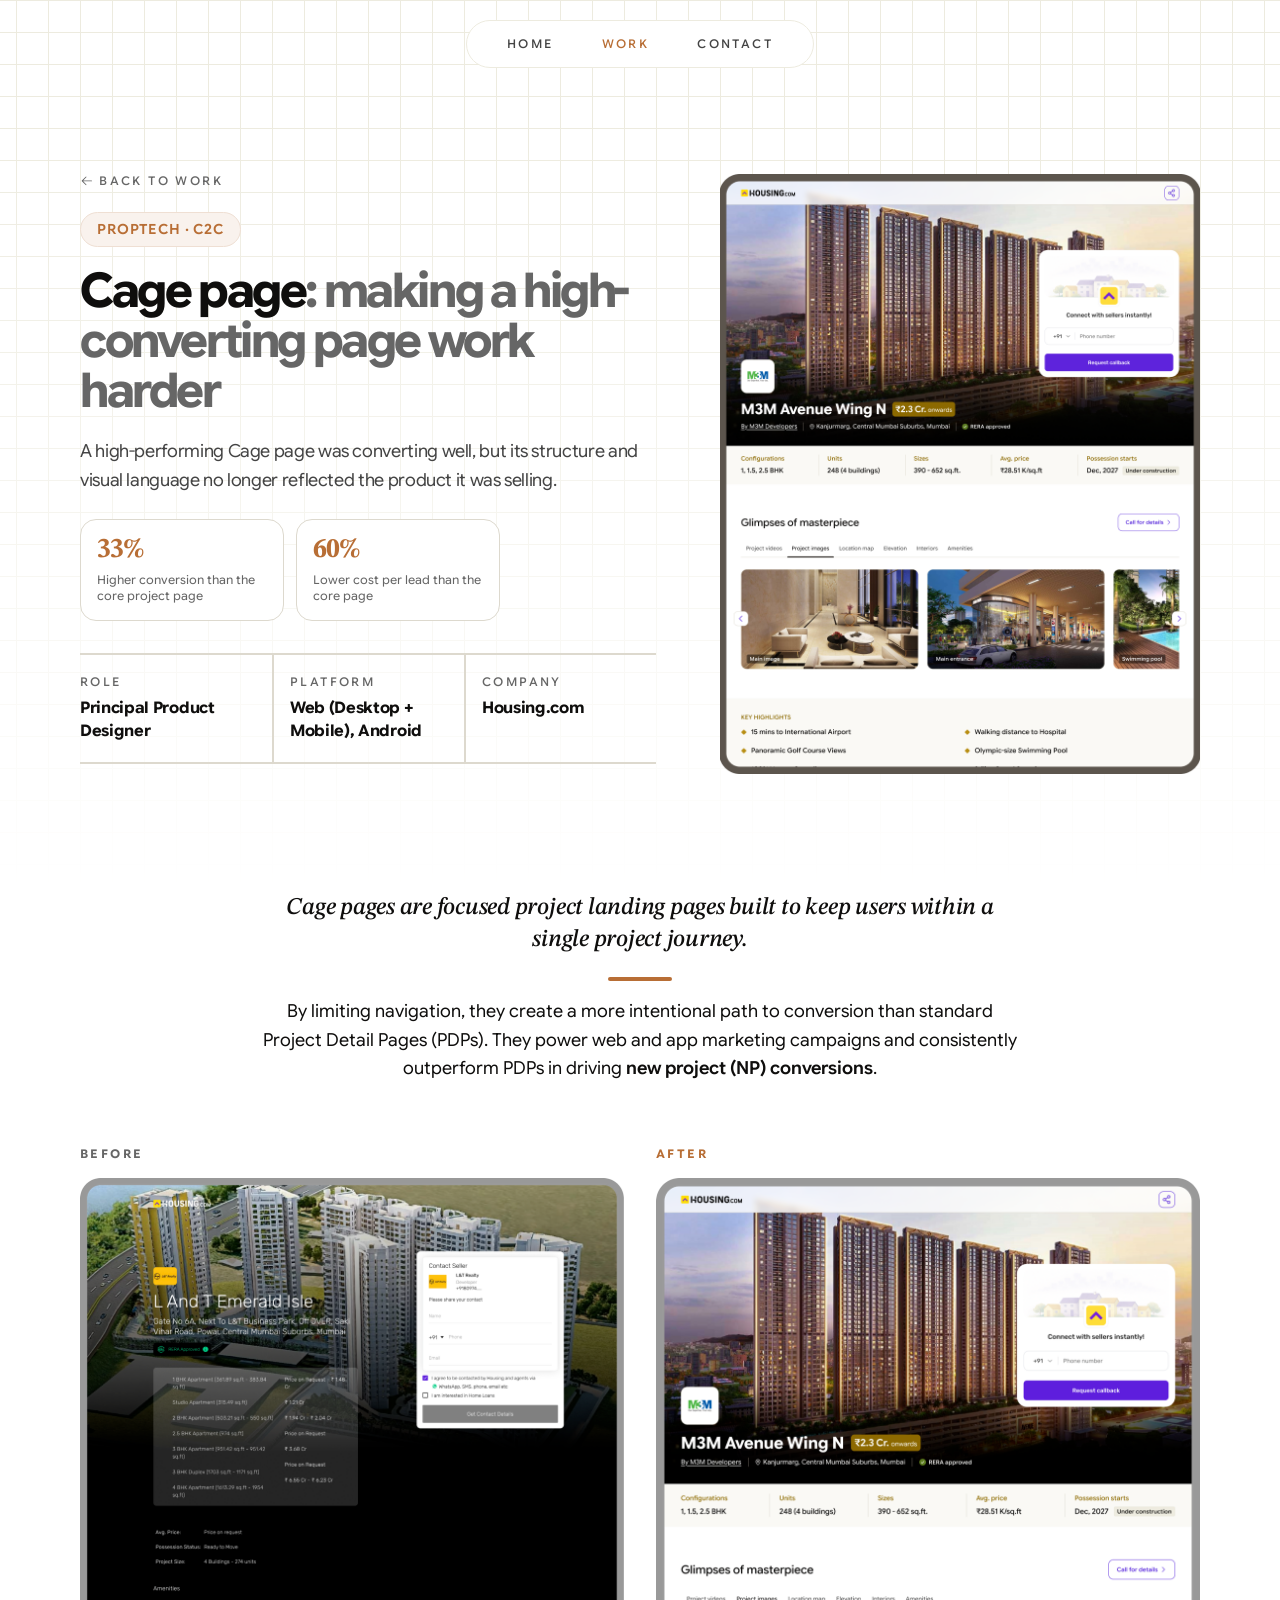
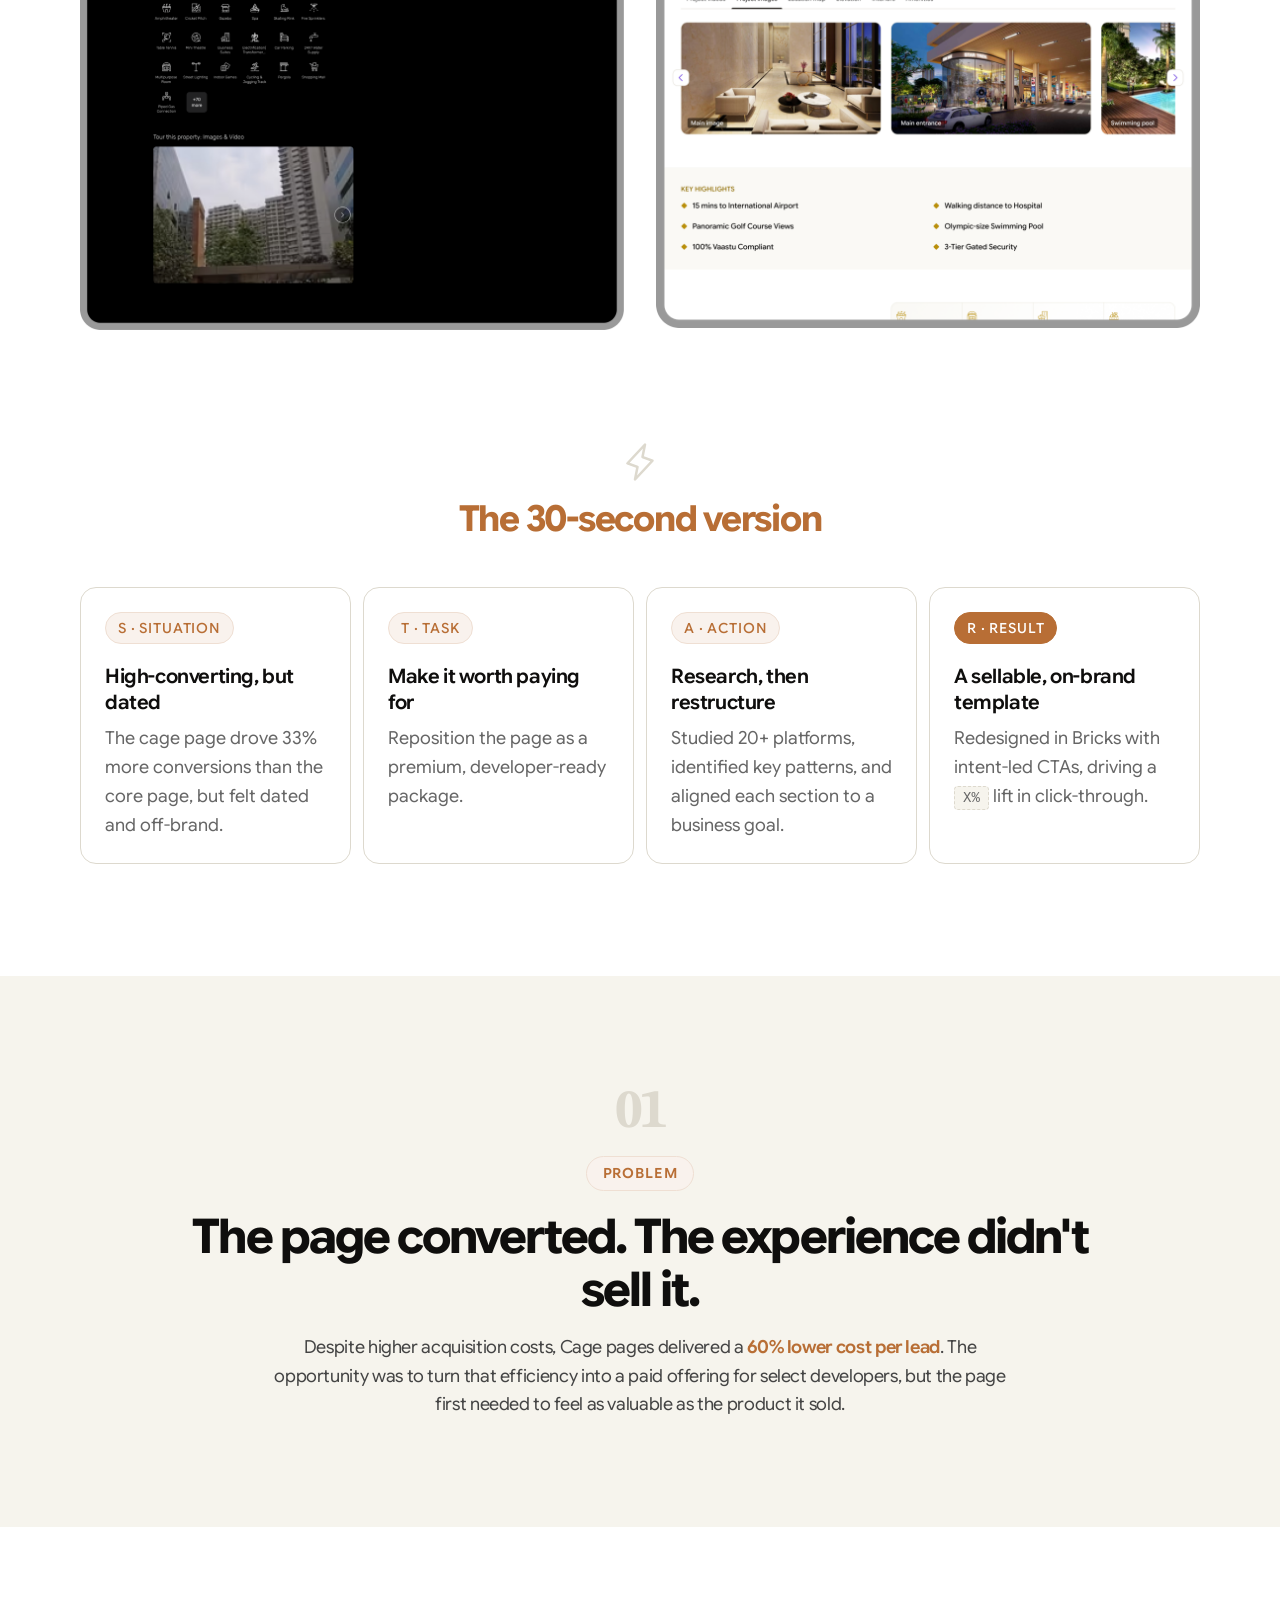
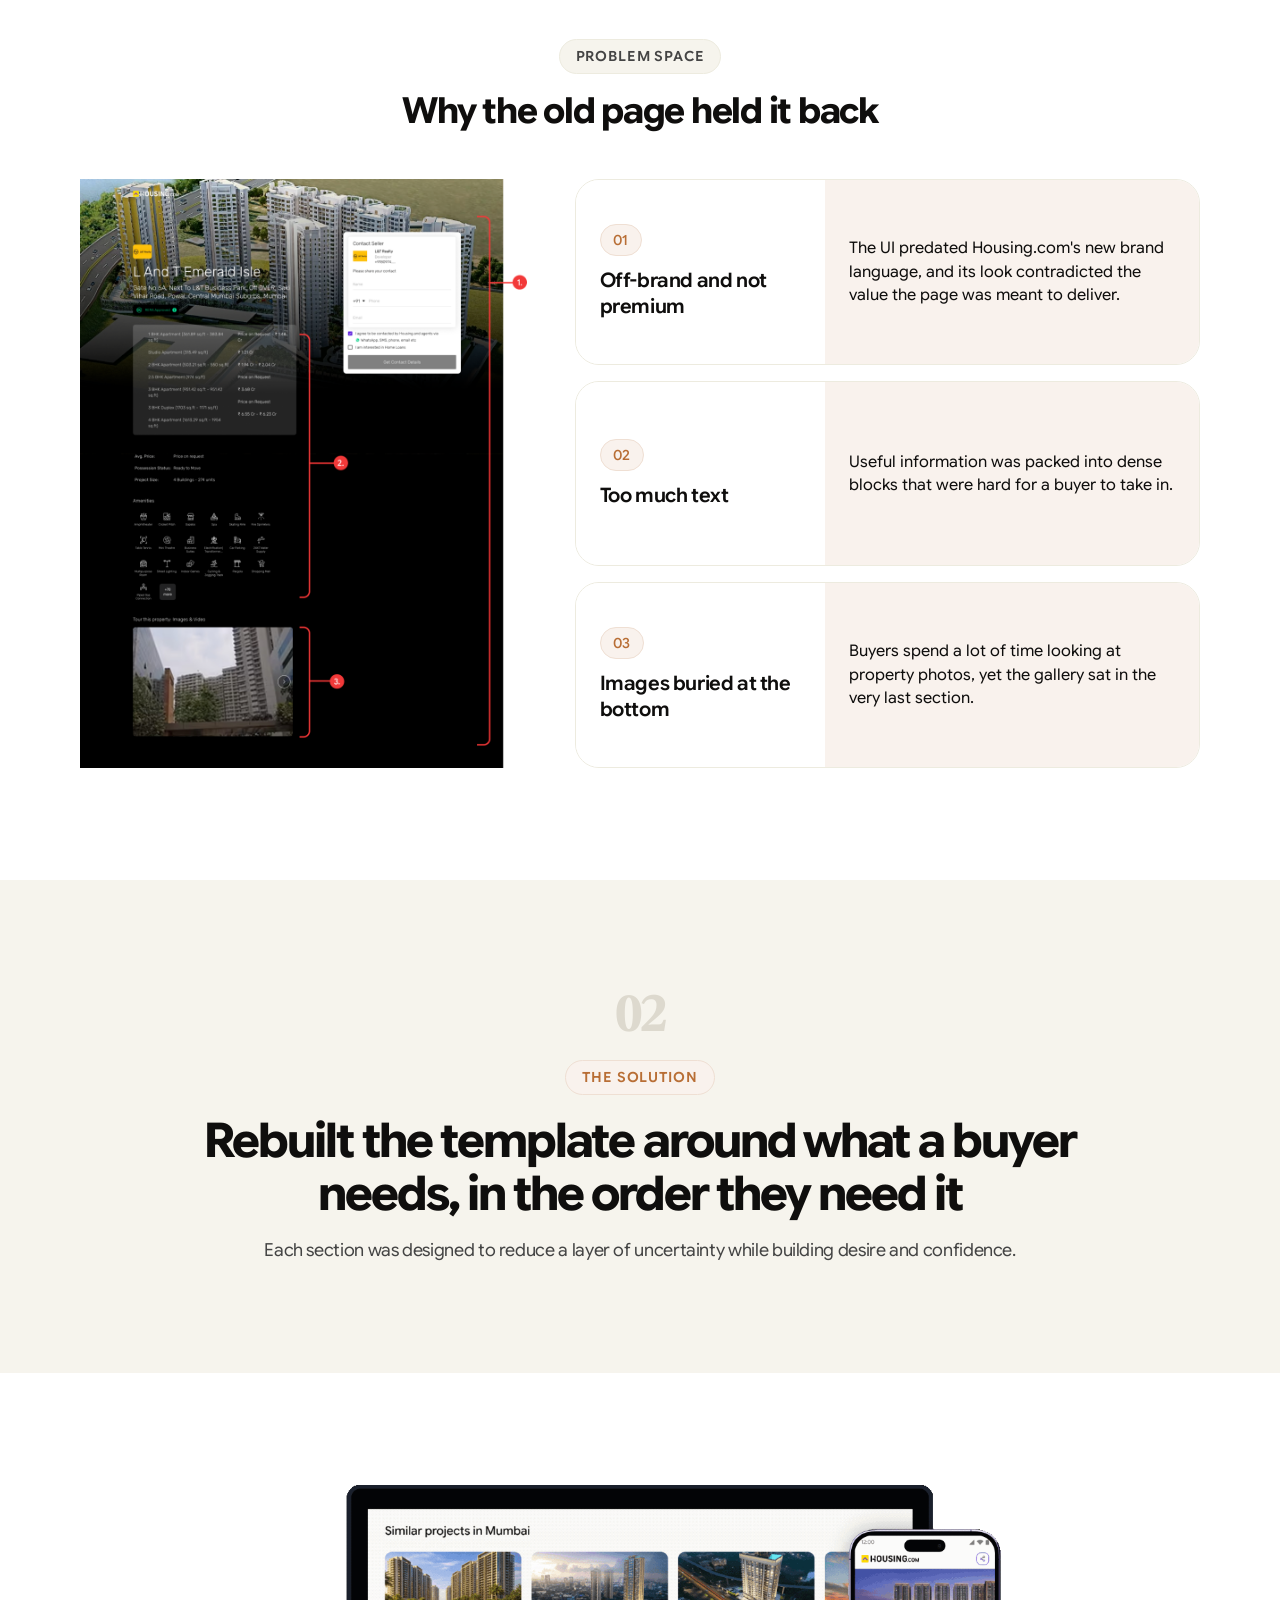
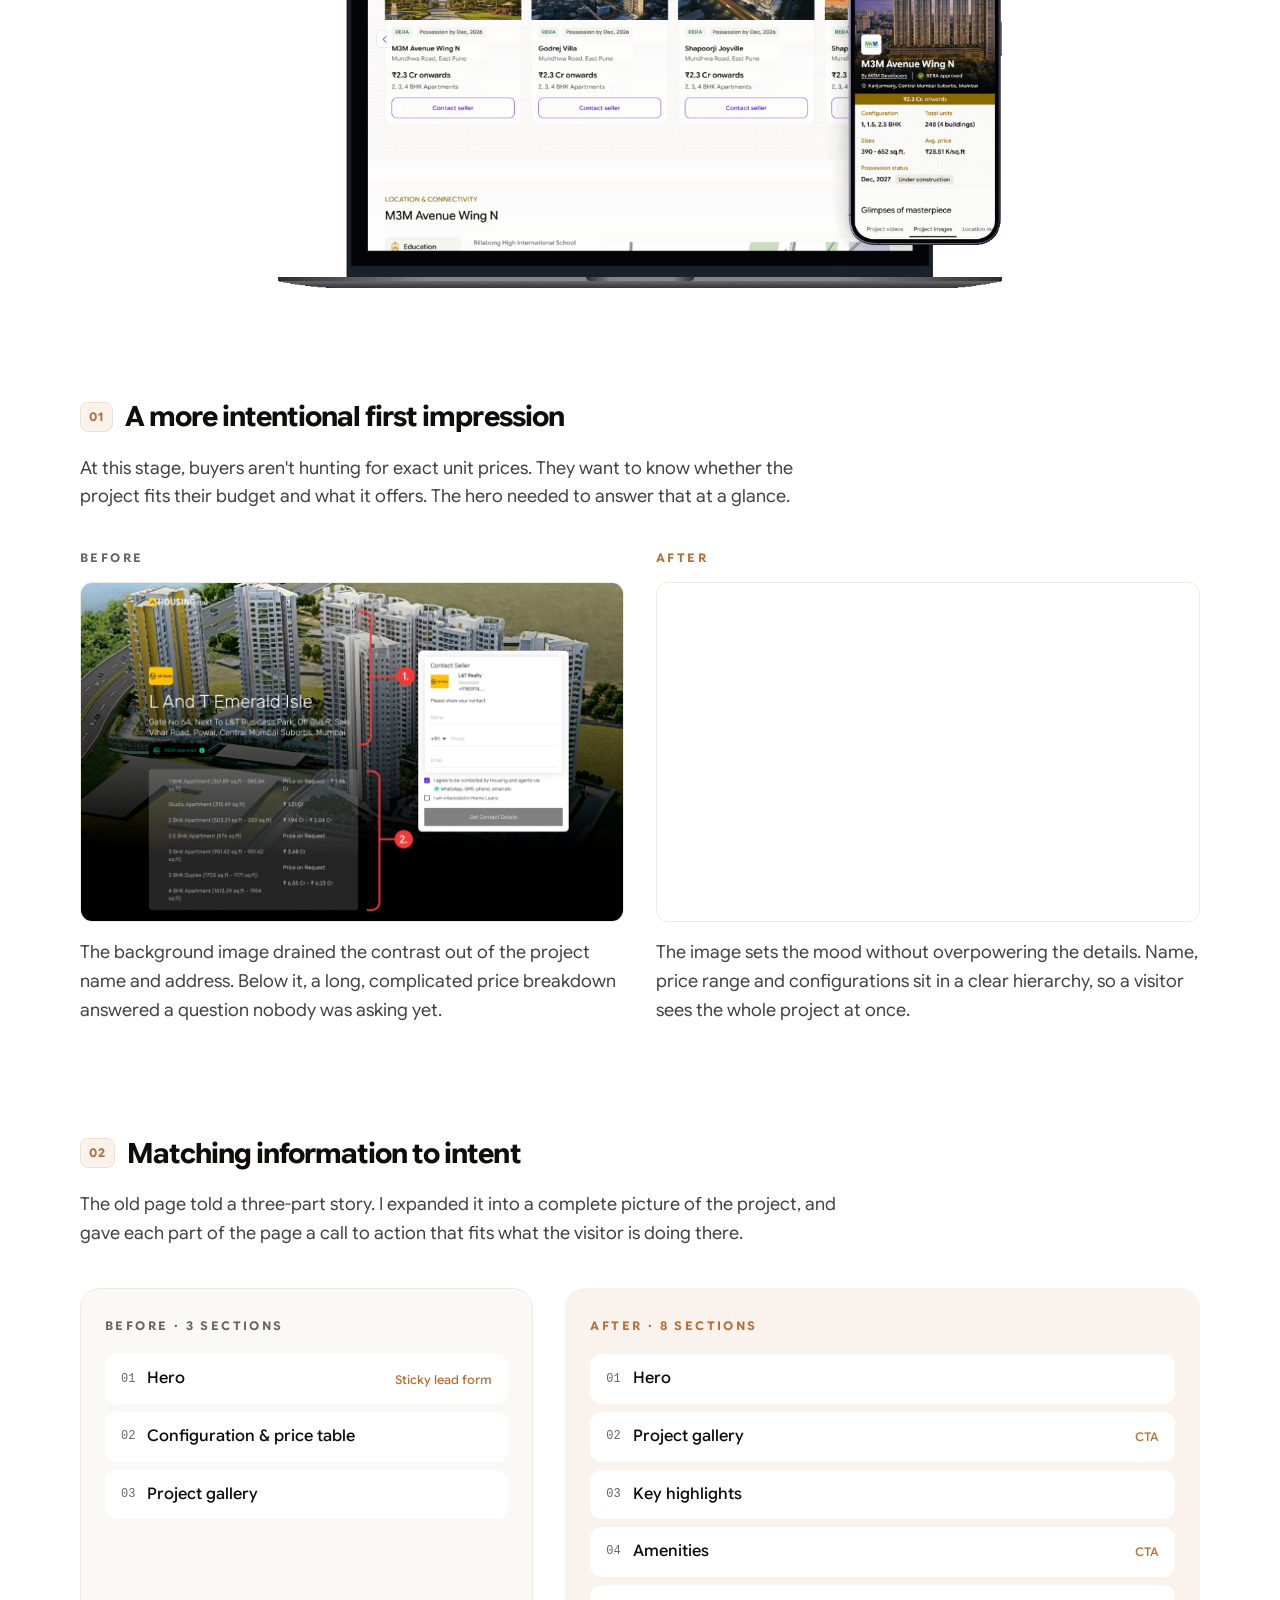
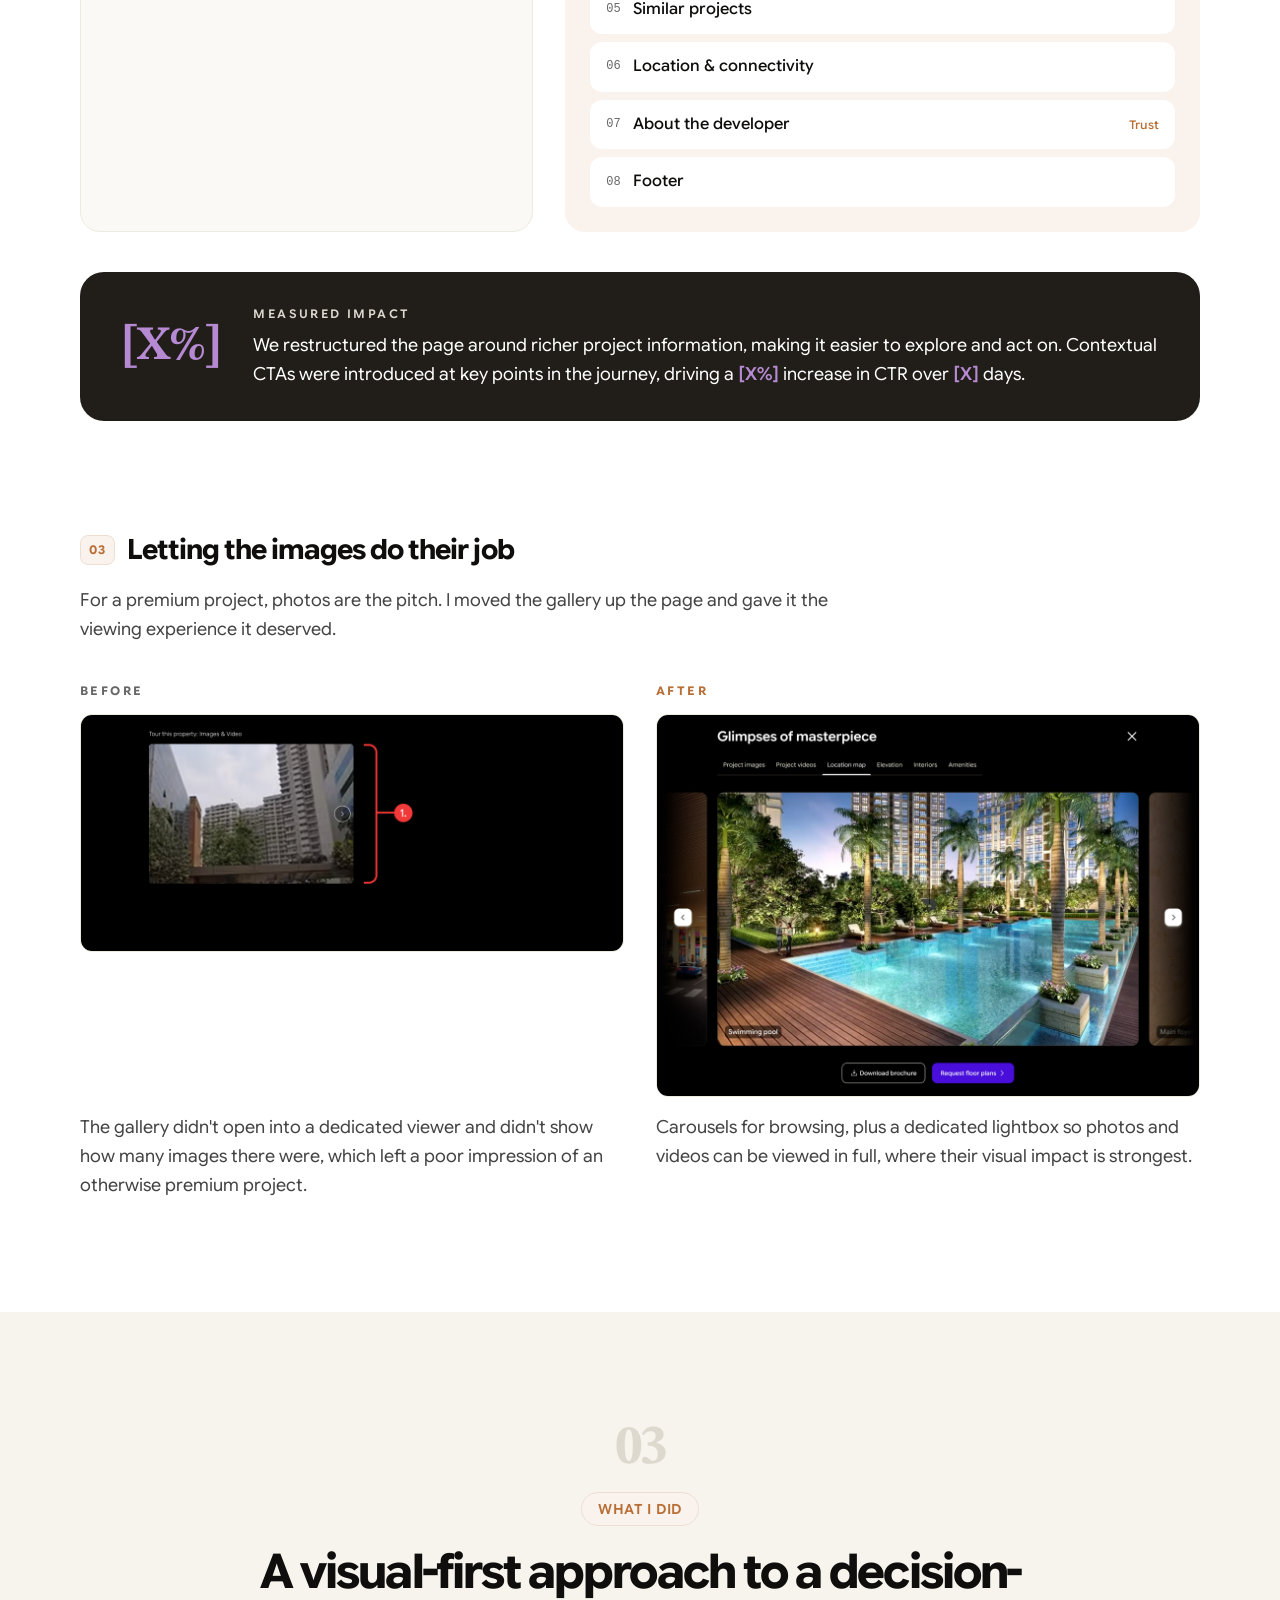
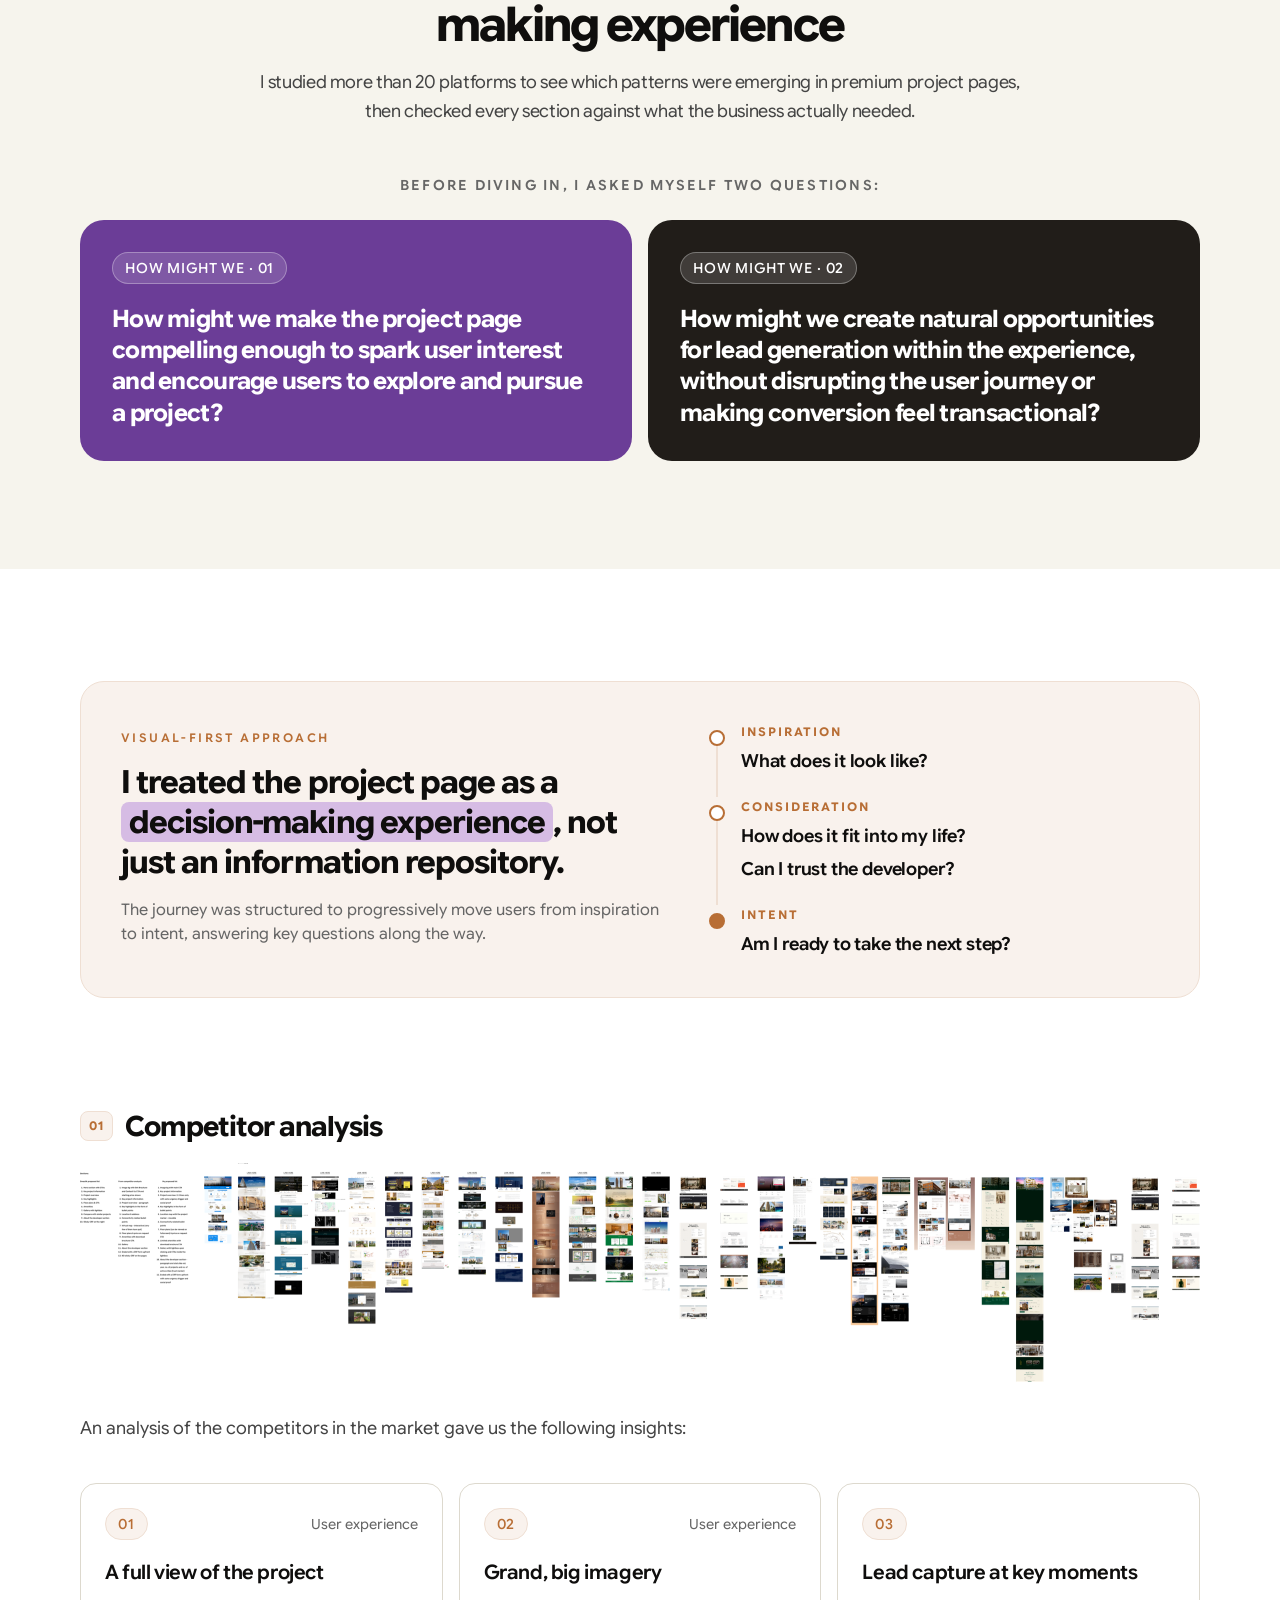
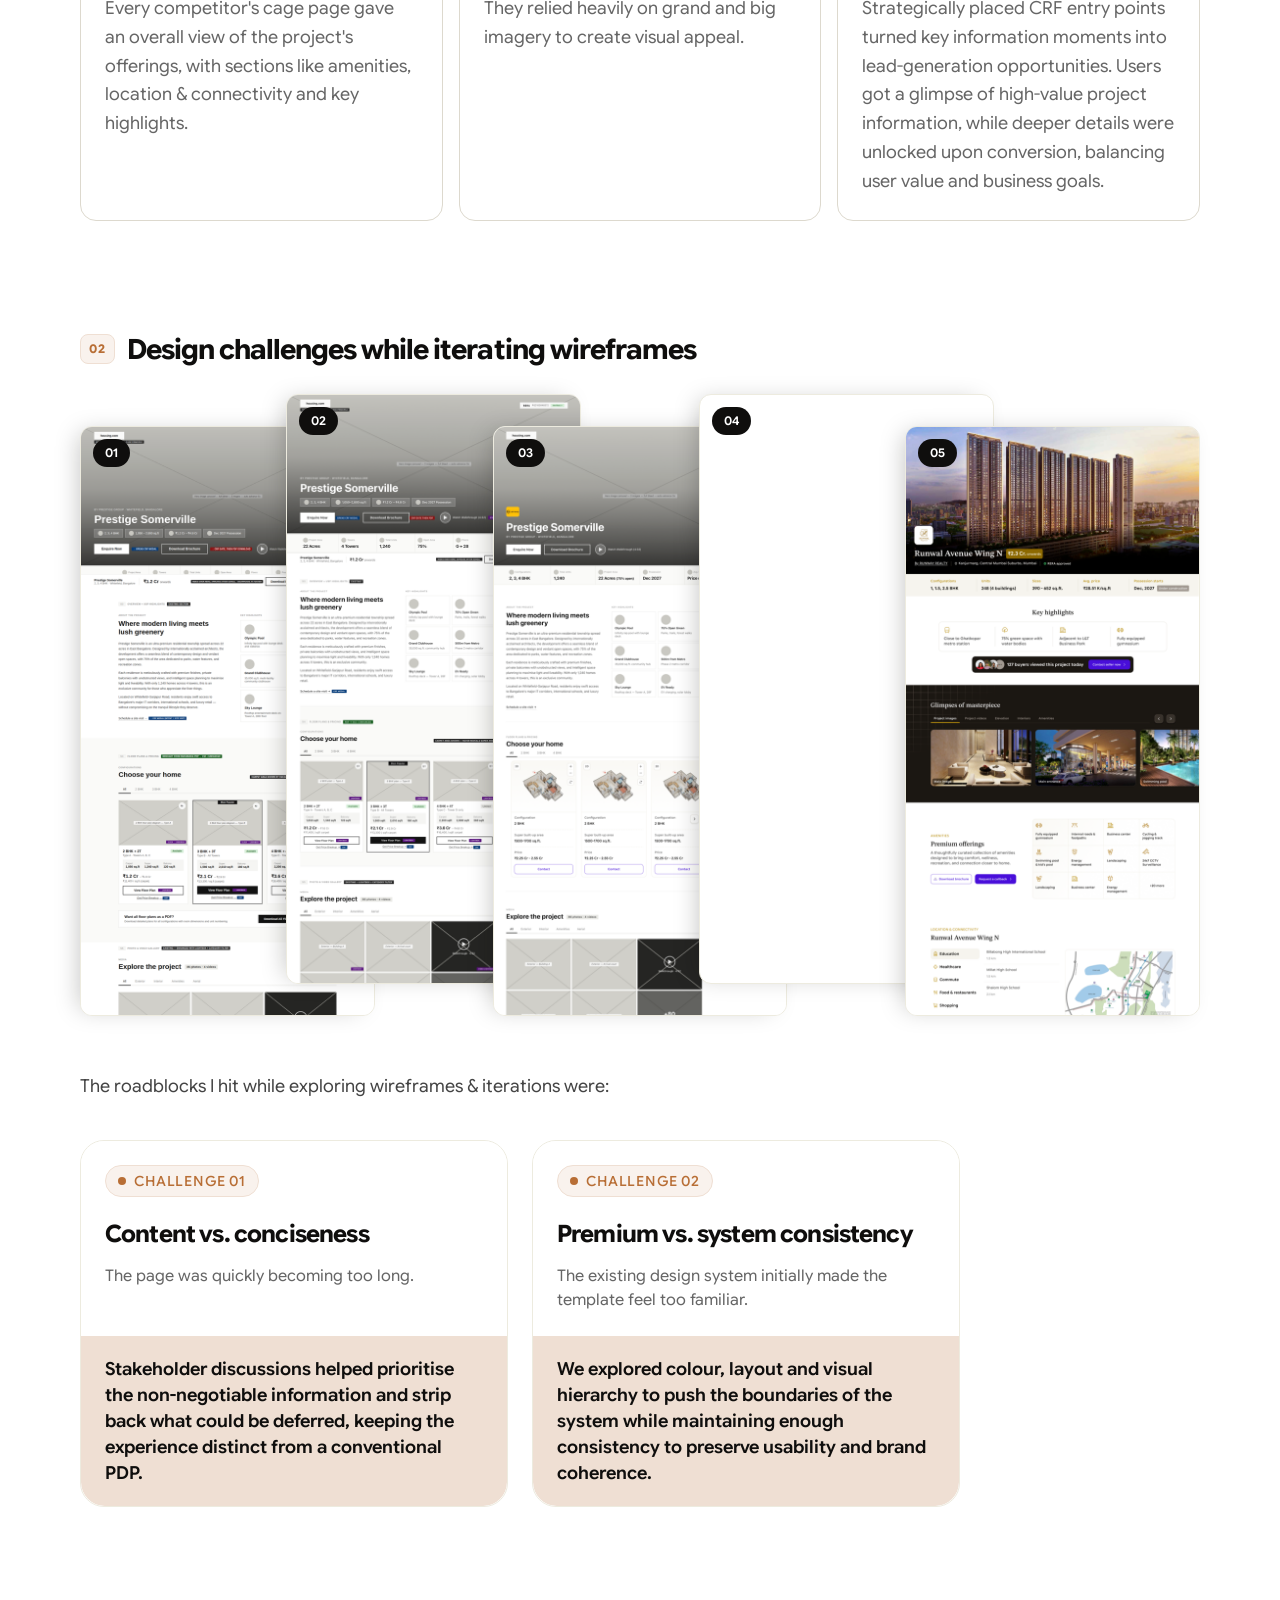
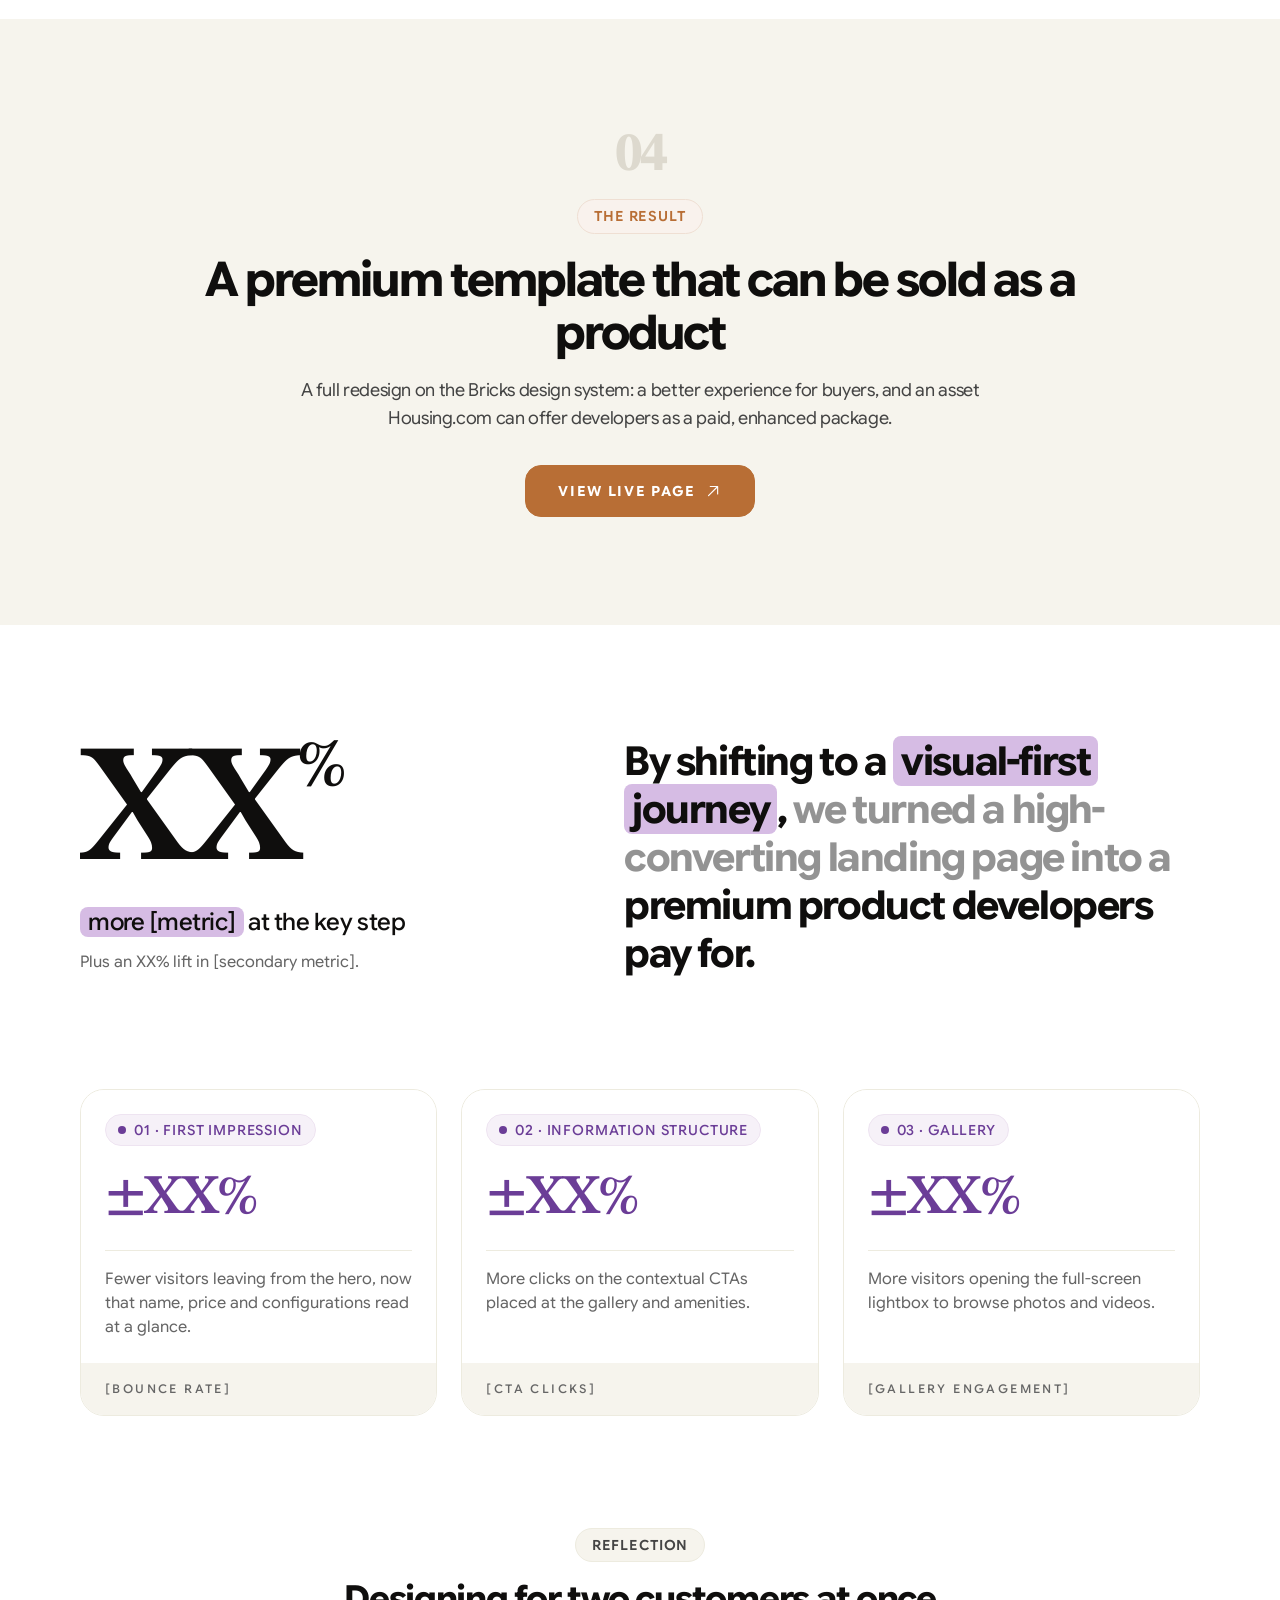
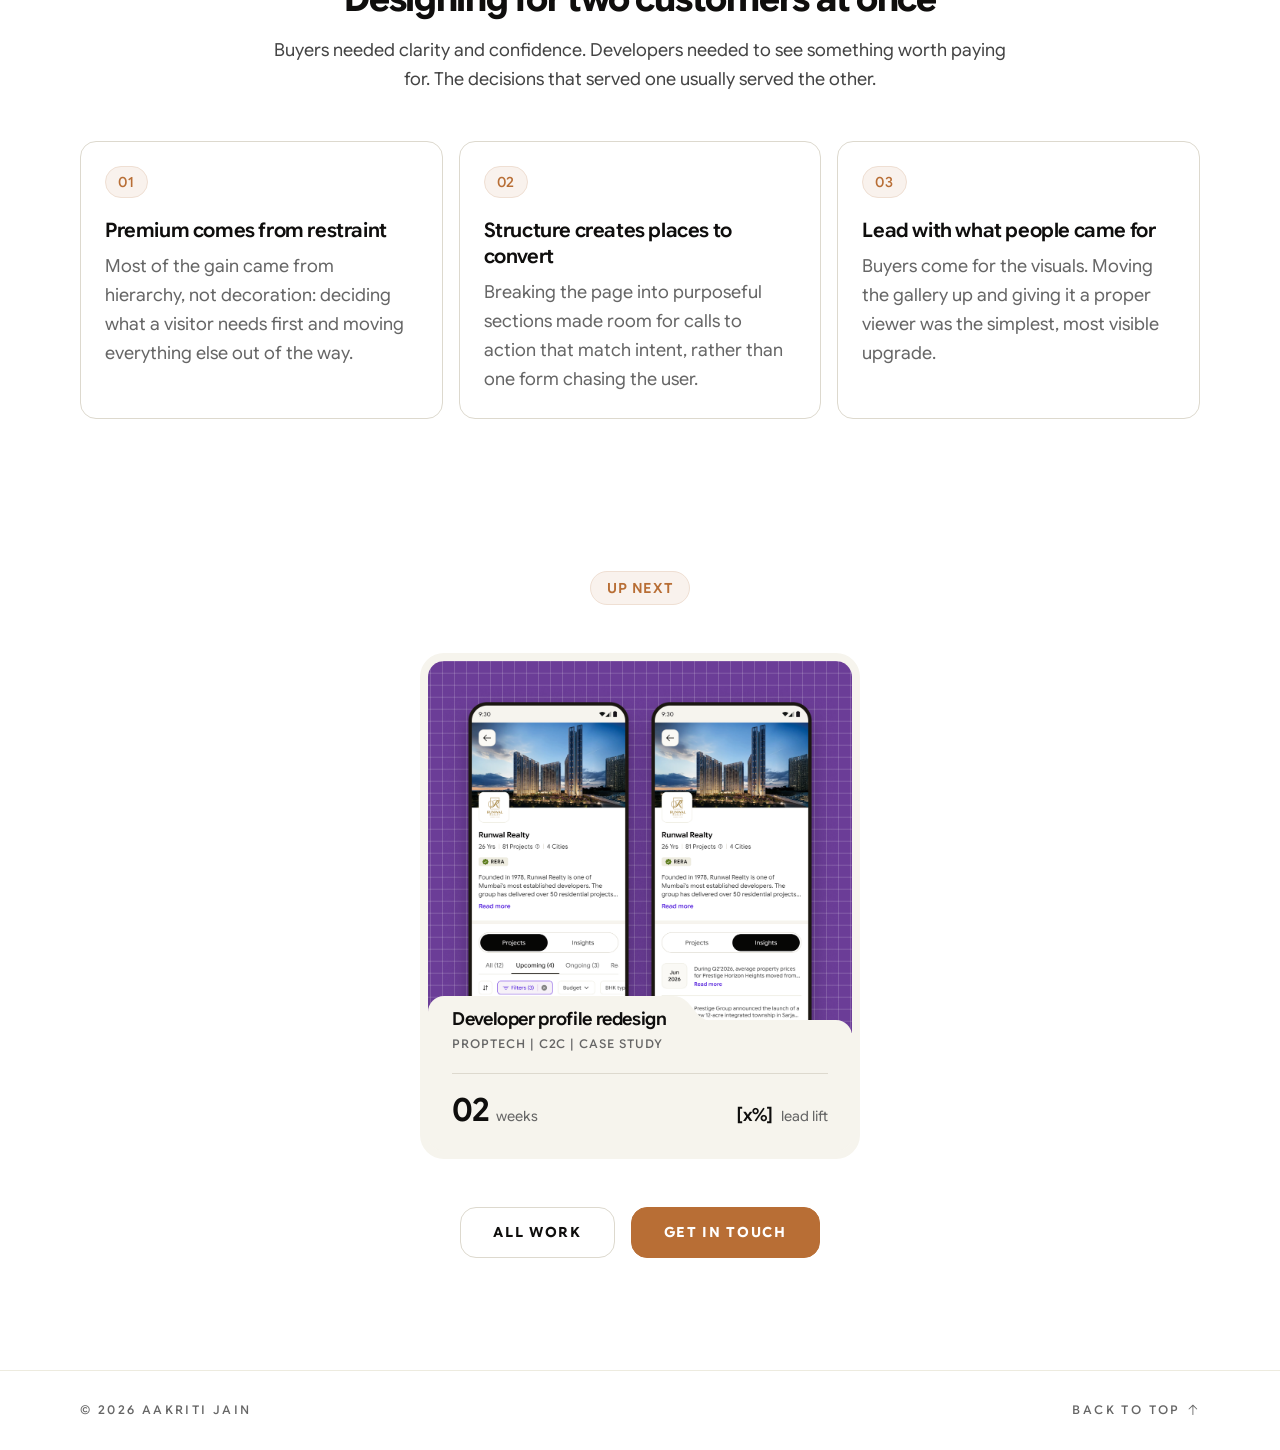
==== commit 3893251c: "Add developer profile card cover and timeline - Show the Projects and Insights phone screens side by" ====
--- a/case-studies/cage-page-redesign.html
+++ b/case-studies/cage-page-redesign.html
@@ -516,8 +516,10 @@
         <div class="upnext__folder">
             <a class="folder folder--lavender reveal" href="./developer-profile-redesign.html" aria-label="Developer profile redesign case study">
               <div class="folder__media">
-                <!-- TODO: replace with <img src="../assets/img/developer-profile/cover.png" alt=""> -->
-                <span class="folder__ph">Cover image</span>
+                <div class="folder__phones">
+                  <img src="../assets/img/developer-profile/hero-projects.png" alt="Developer profile on mobile, Projects tab" width="560" height="1049" loading="lazy" decoding="async">
+                  <img src="../assets/img/developer-profile/hero-insights.png" alt="Developer profile on mobile, Insights tab" width="560" height="1049" loading="lazy" decoding="async">
+                </div>
               </div>
               <div class="folder__body">
                 <span class="folder__tab" aria-hidden="true"></span>
@@ -535,7 +537,7 @@
                 </div>
                 <div class="folder__foot">
                   <div class="folder__stat">
-                    <b>[XX]</b>
+                    <b>02</b>
                     <span>weeks</span>
                   </div>
                   <div class="folder__stat folder__stat--end">
--- a/assets/css/styles.css
+++ b/assets/css/styles.css
@@ -857,6 +857,26 @@
   transition: transform 0.6s ease;
 }
 
+/* Two phone screenshots side by side, top-aligned (PNGs carry a shadow margin,
+   so negative margins tuck them together like the case study hero) */
+.folder__phones {
+  display: flex;
+  justify-content: center;
+  align-items: flex-start;
+  height: 100%;
+  padding-top: 5.6%;
+}
+
+/* Sized so the visible gap above the phones equals the gap at either side */
+.folder__media .folder__phones img {
+  flex: 0 0 50.6%;
+  min-width: 0;
+  width: auto;
+  height: auto;
+  margin: 0 -3.72%;
+  object-fit: initial;
+}
+
 .folder:hover .folder__media img {
   transform: scale(1.04);
 }
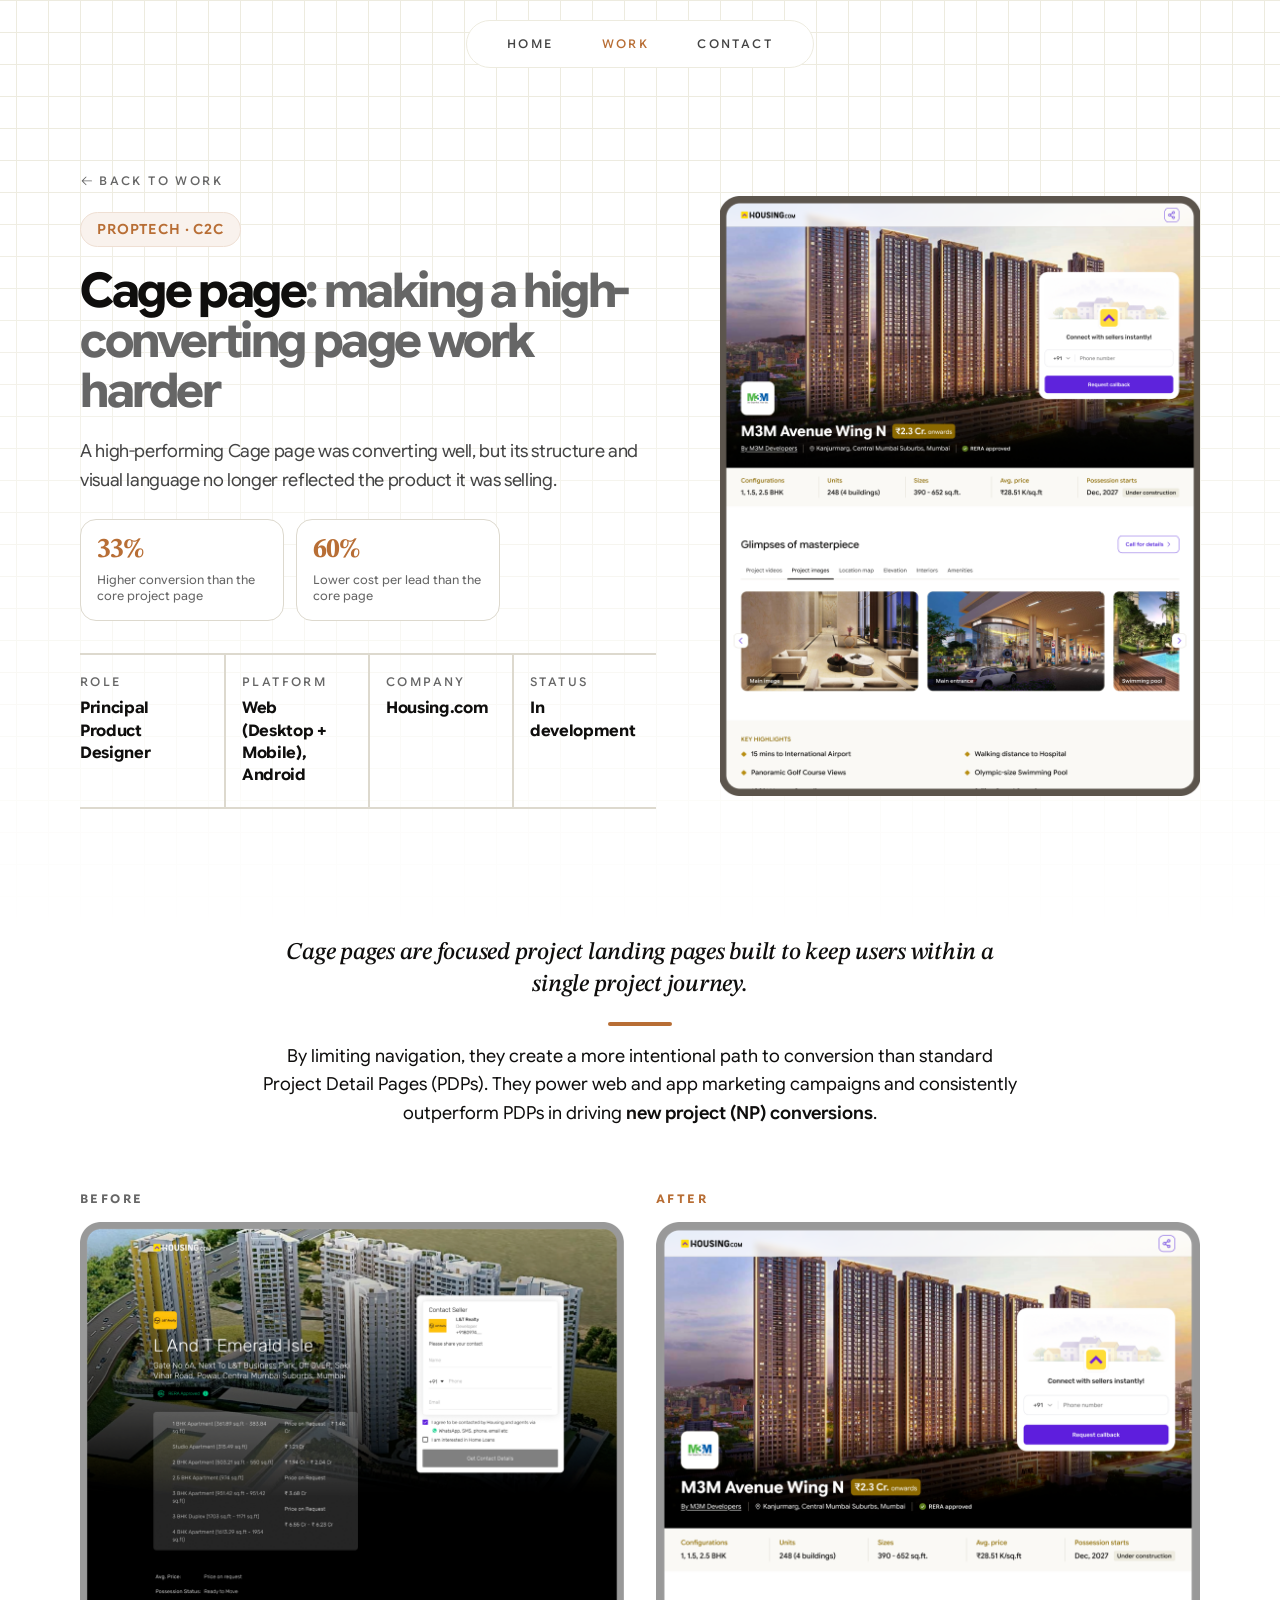
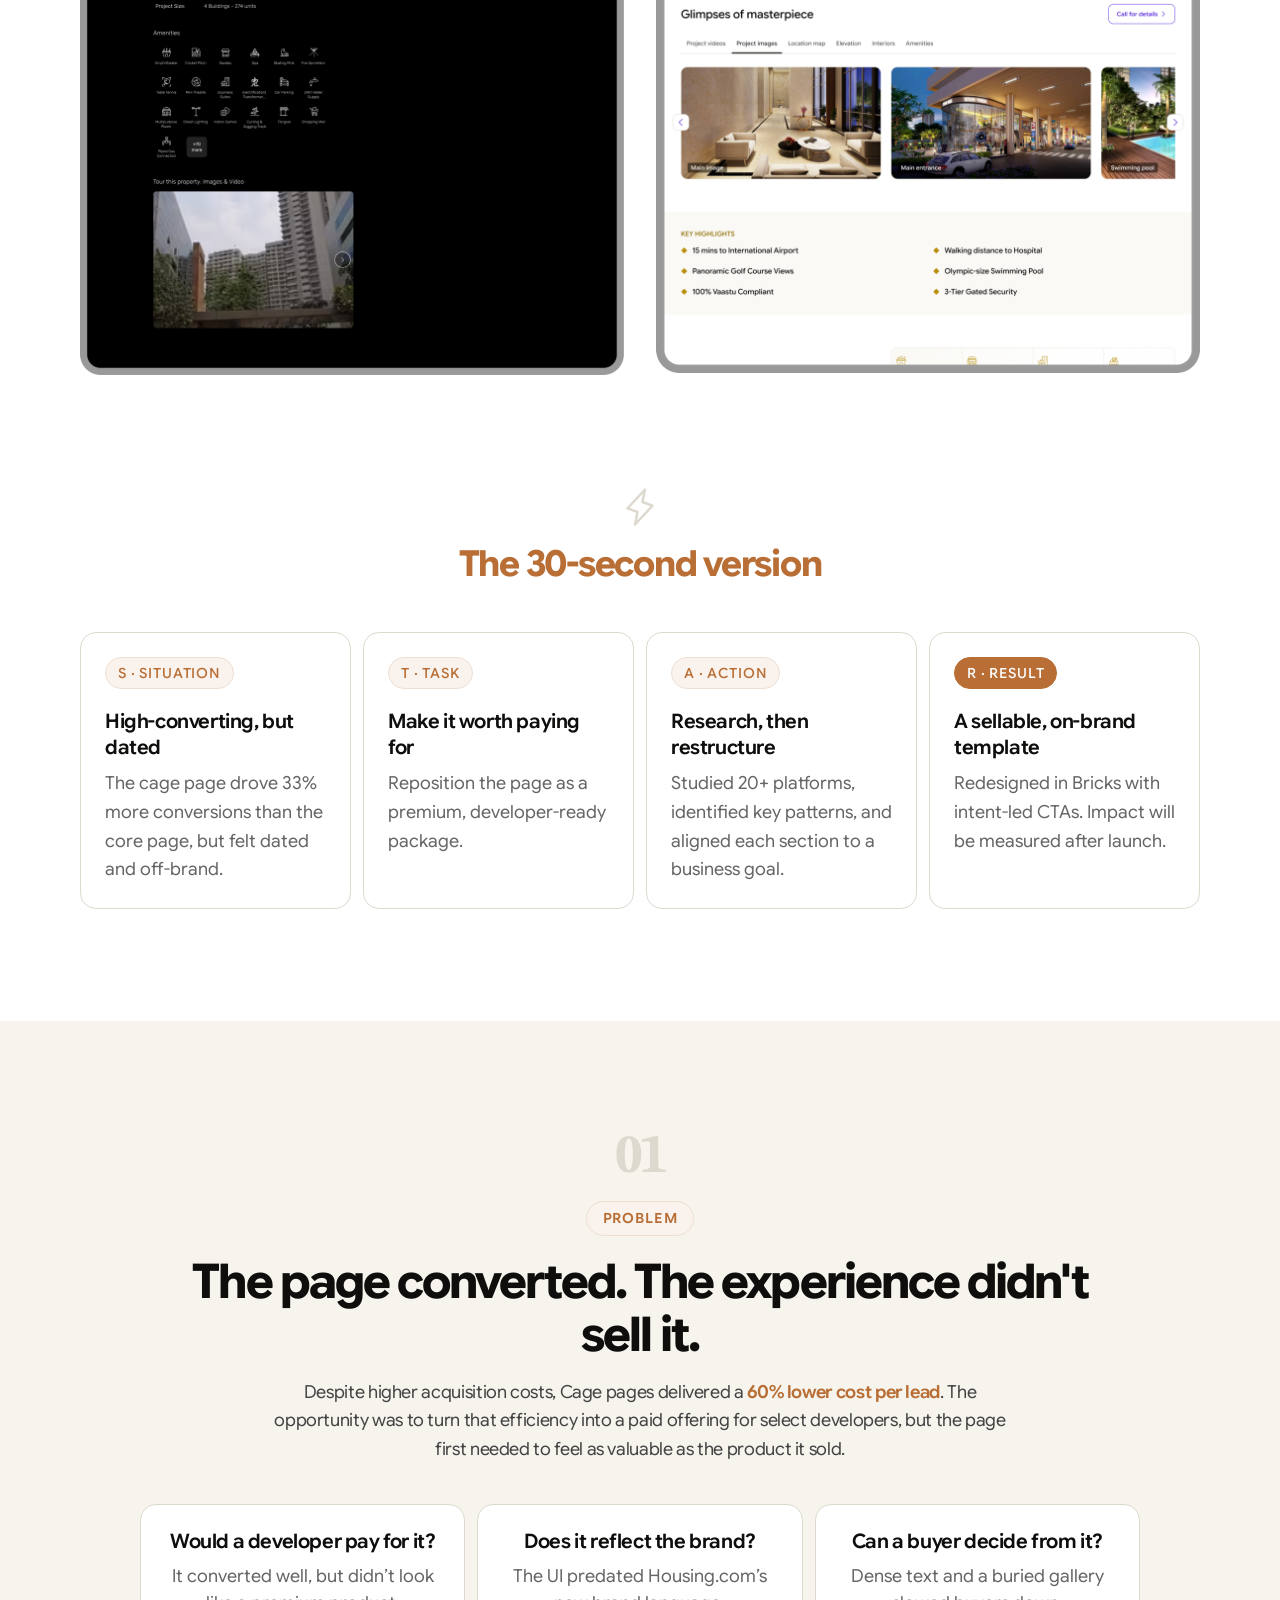
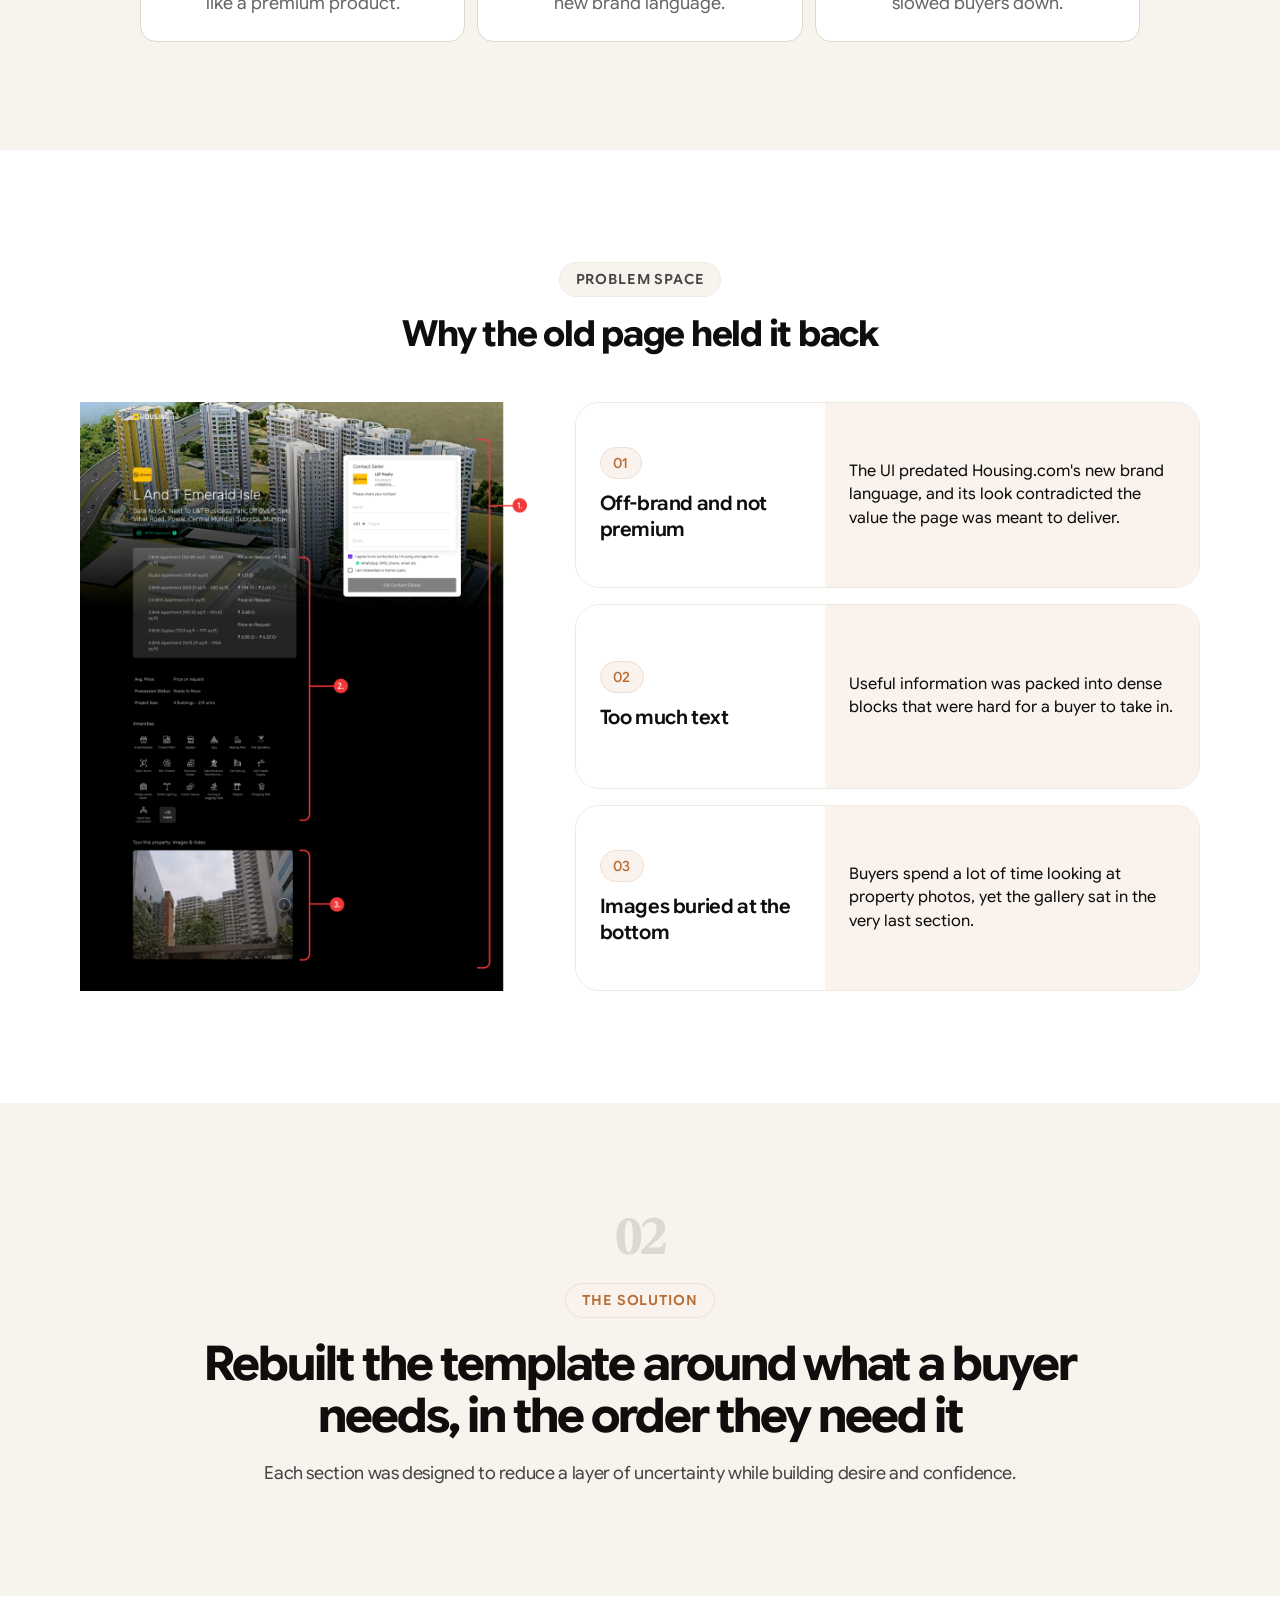
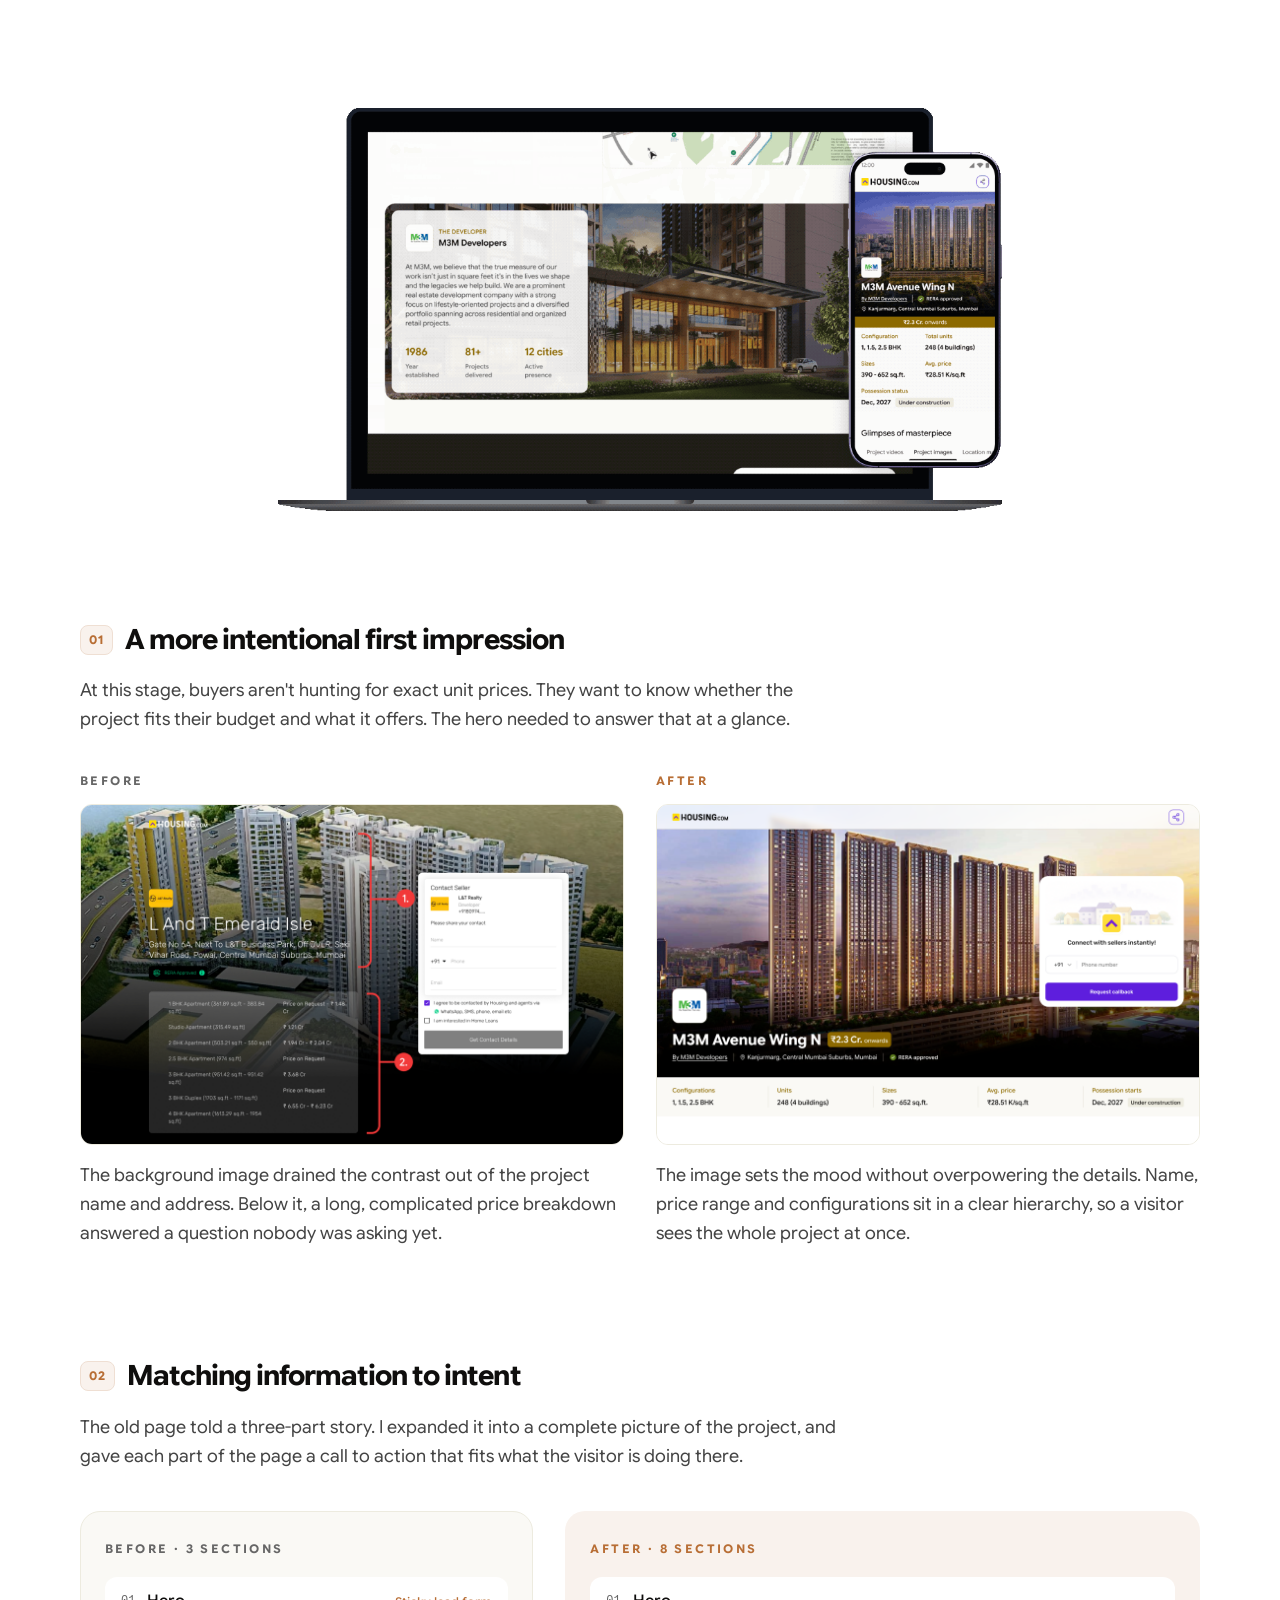
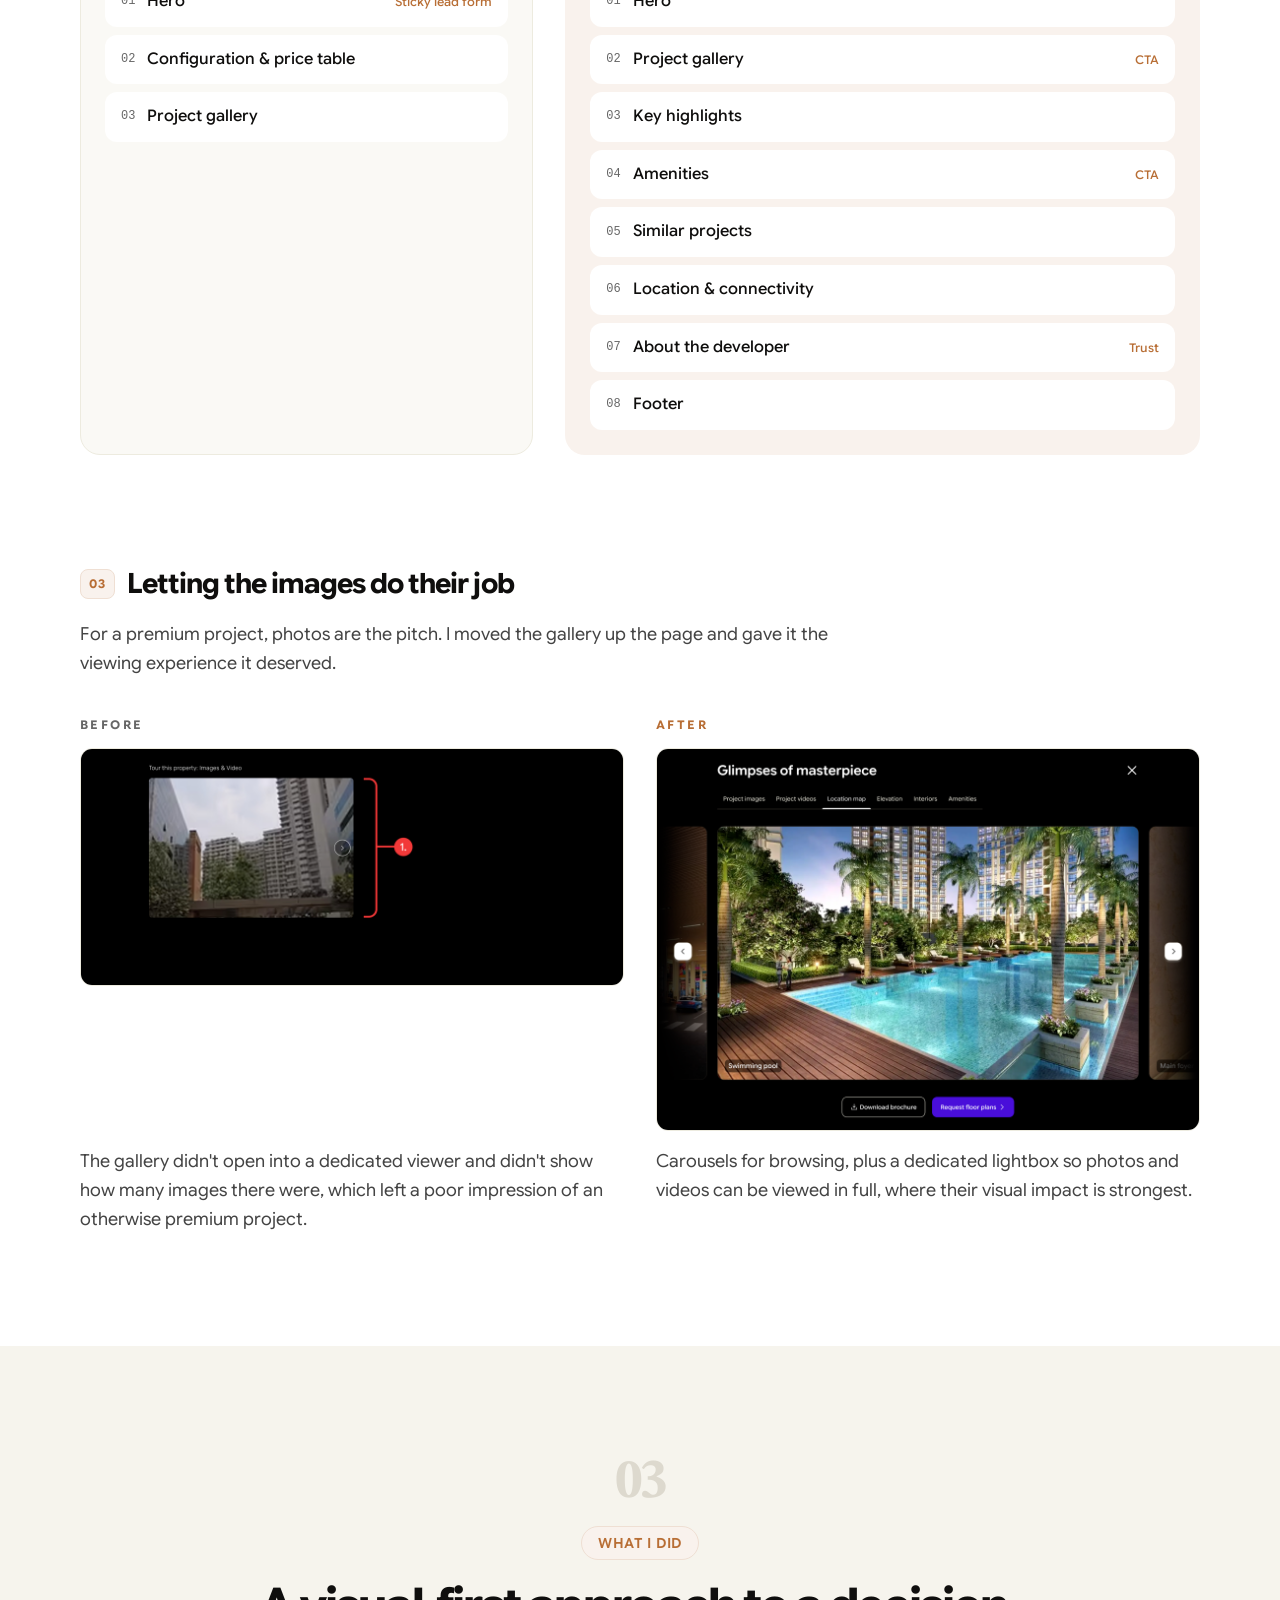
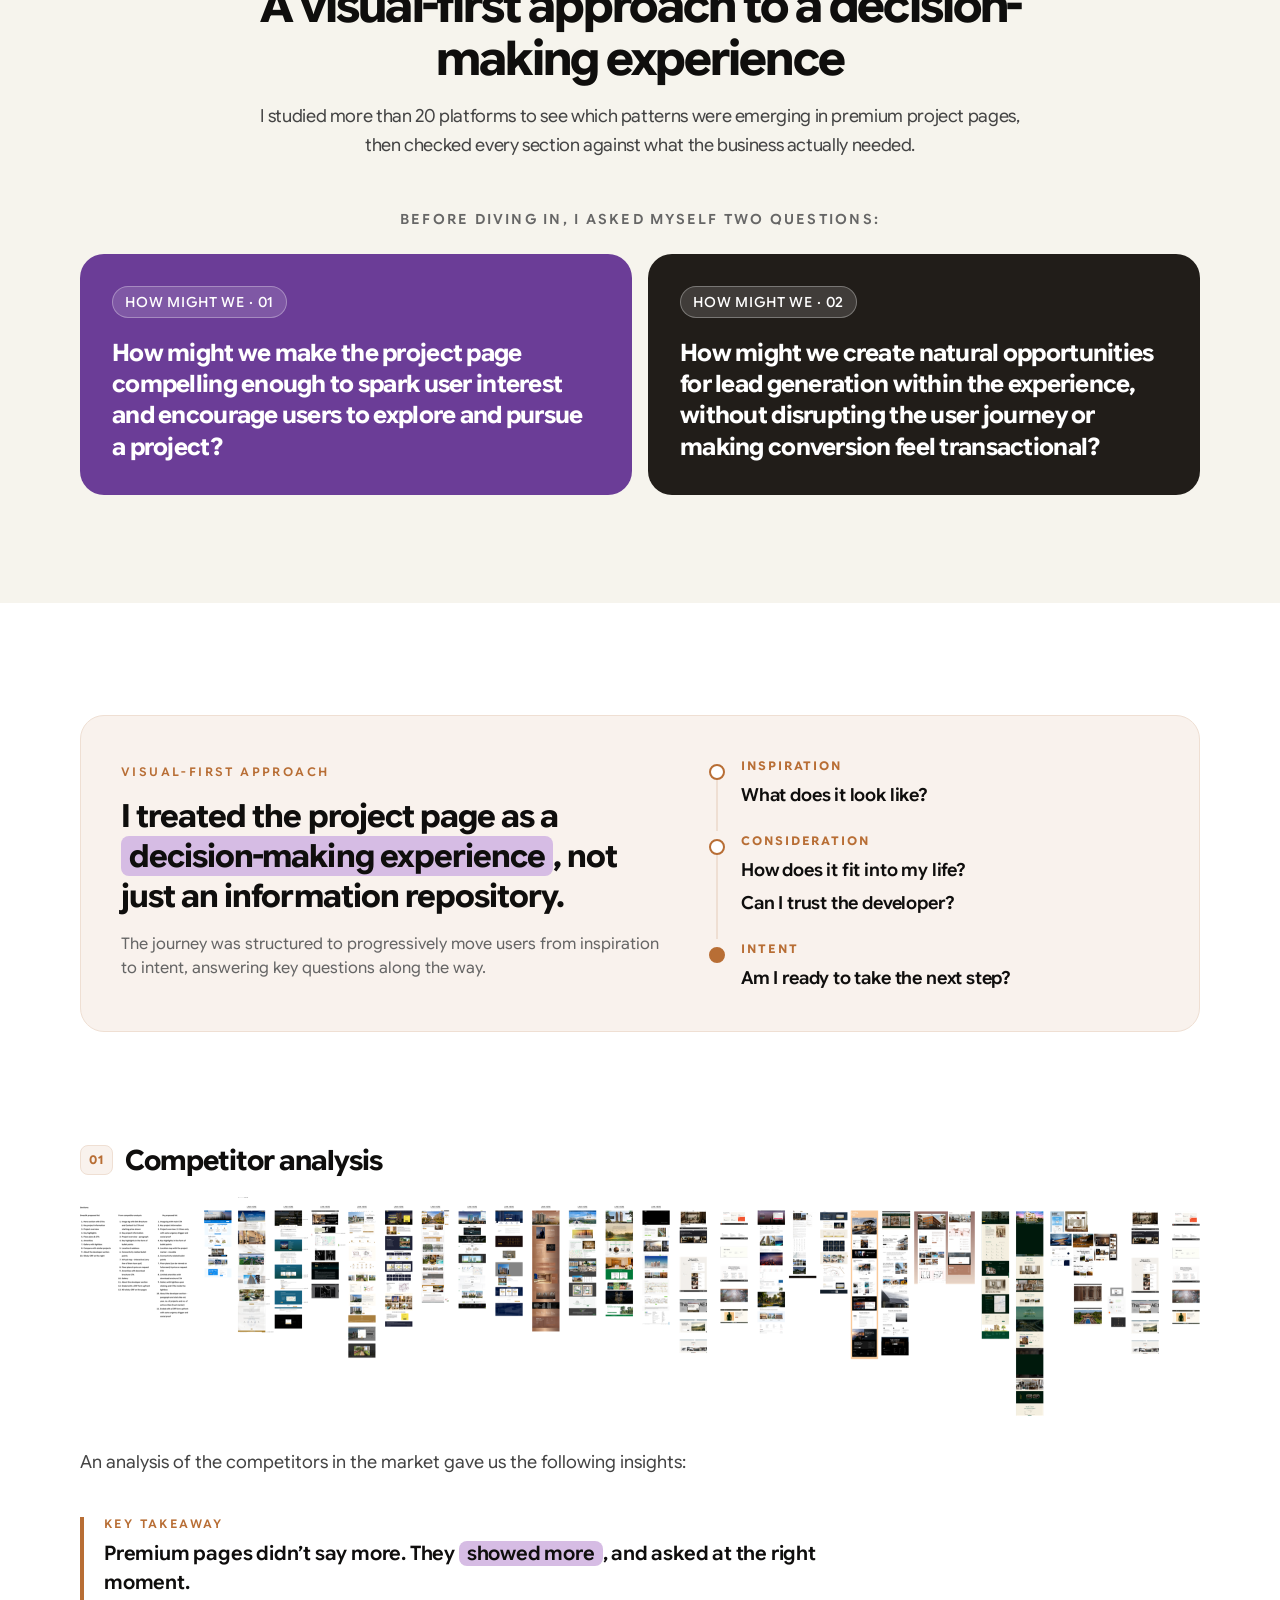
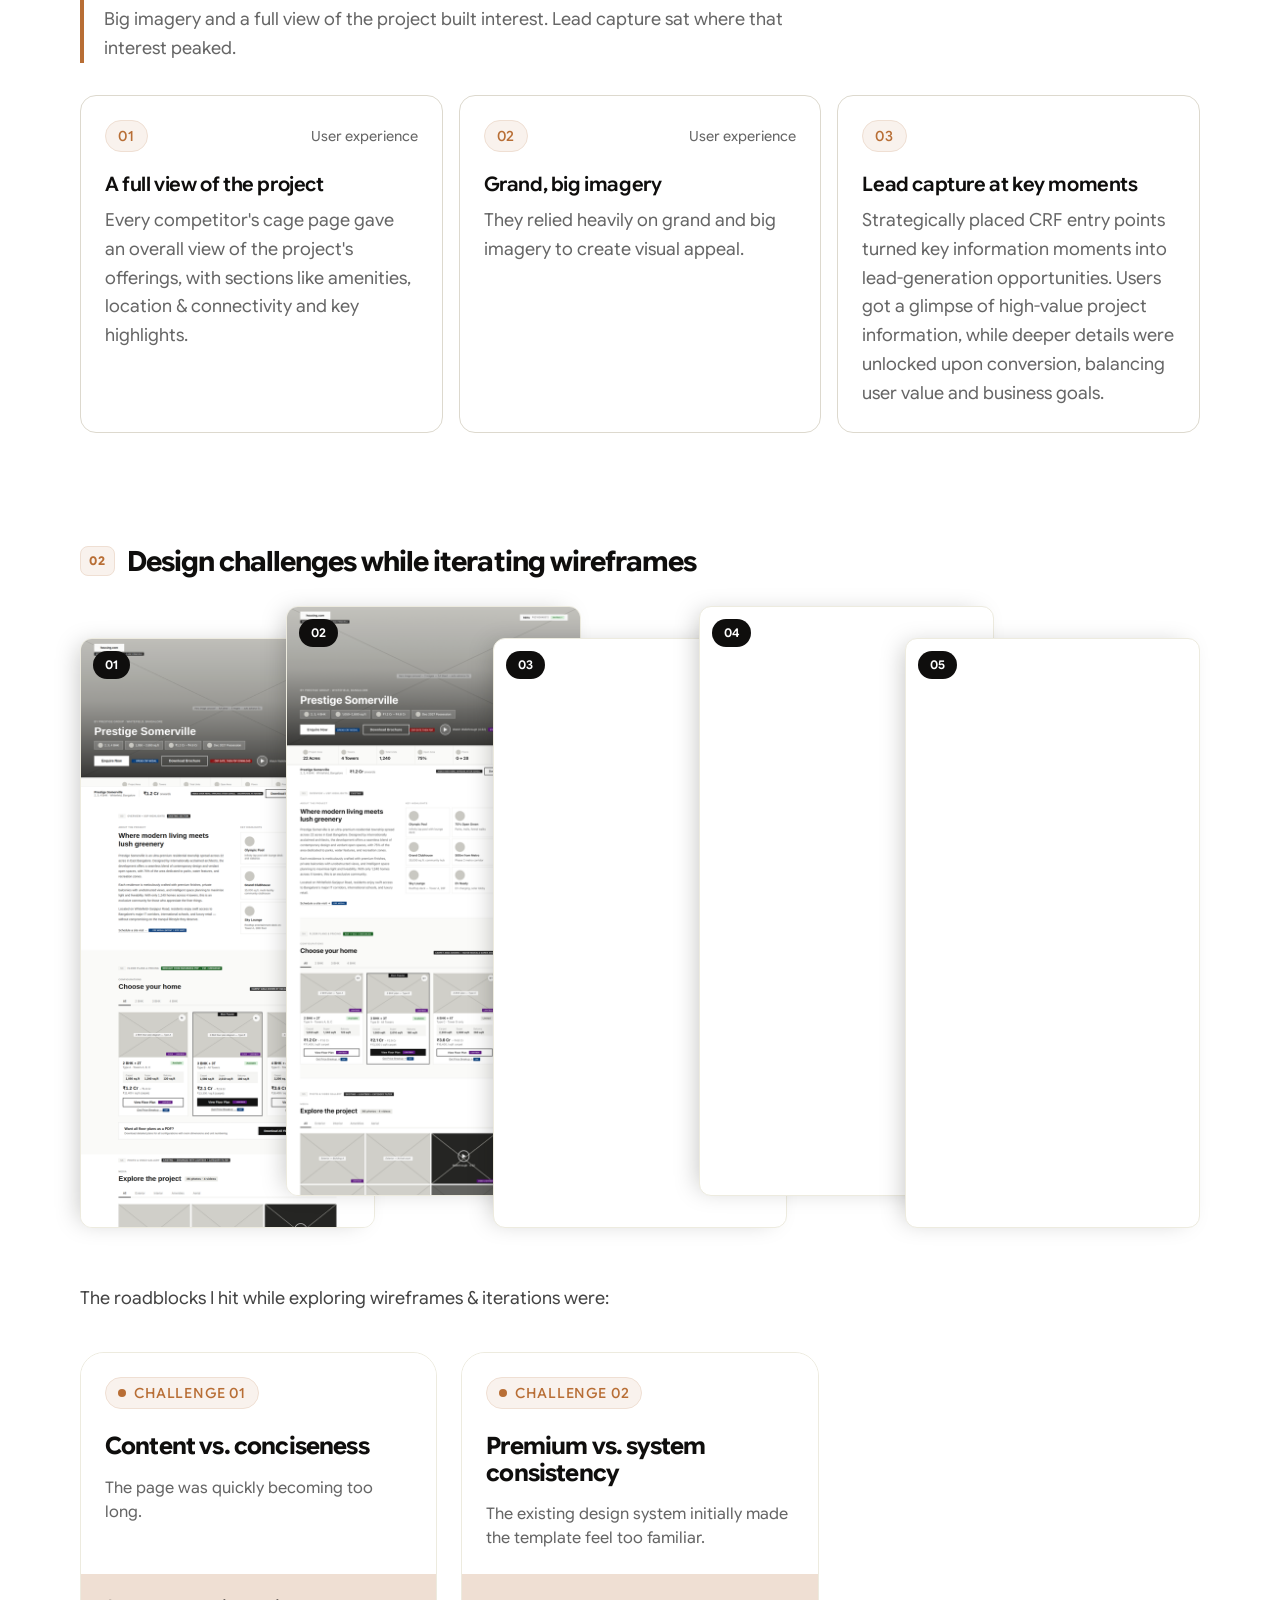
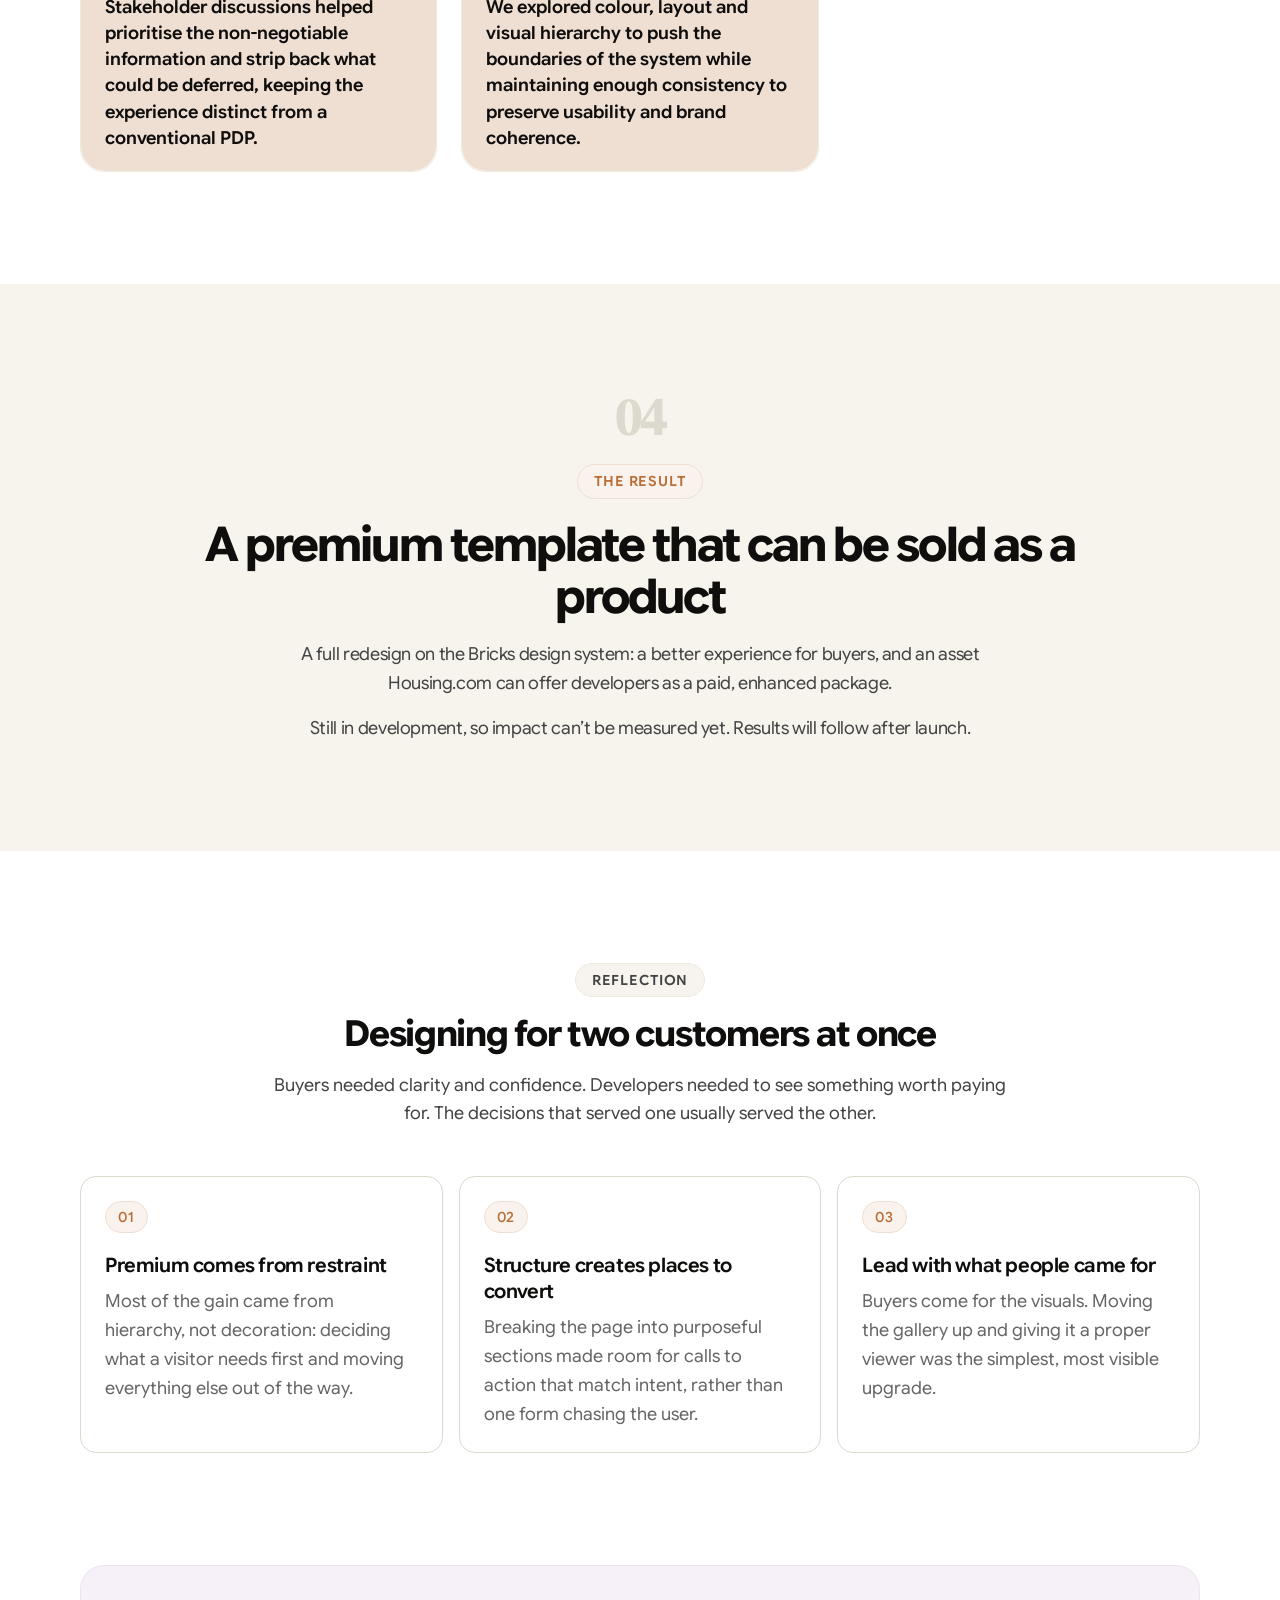
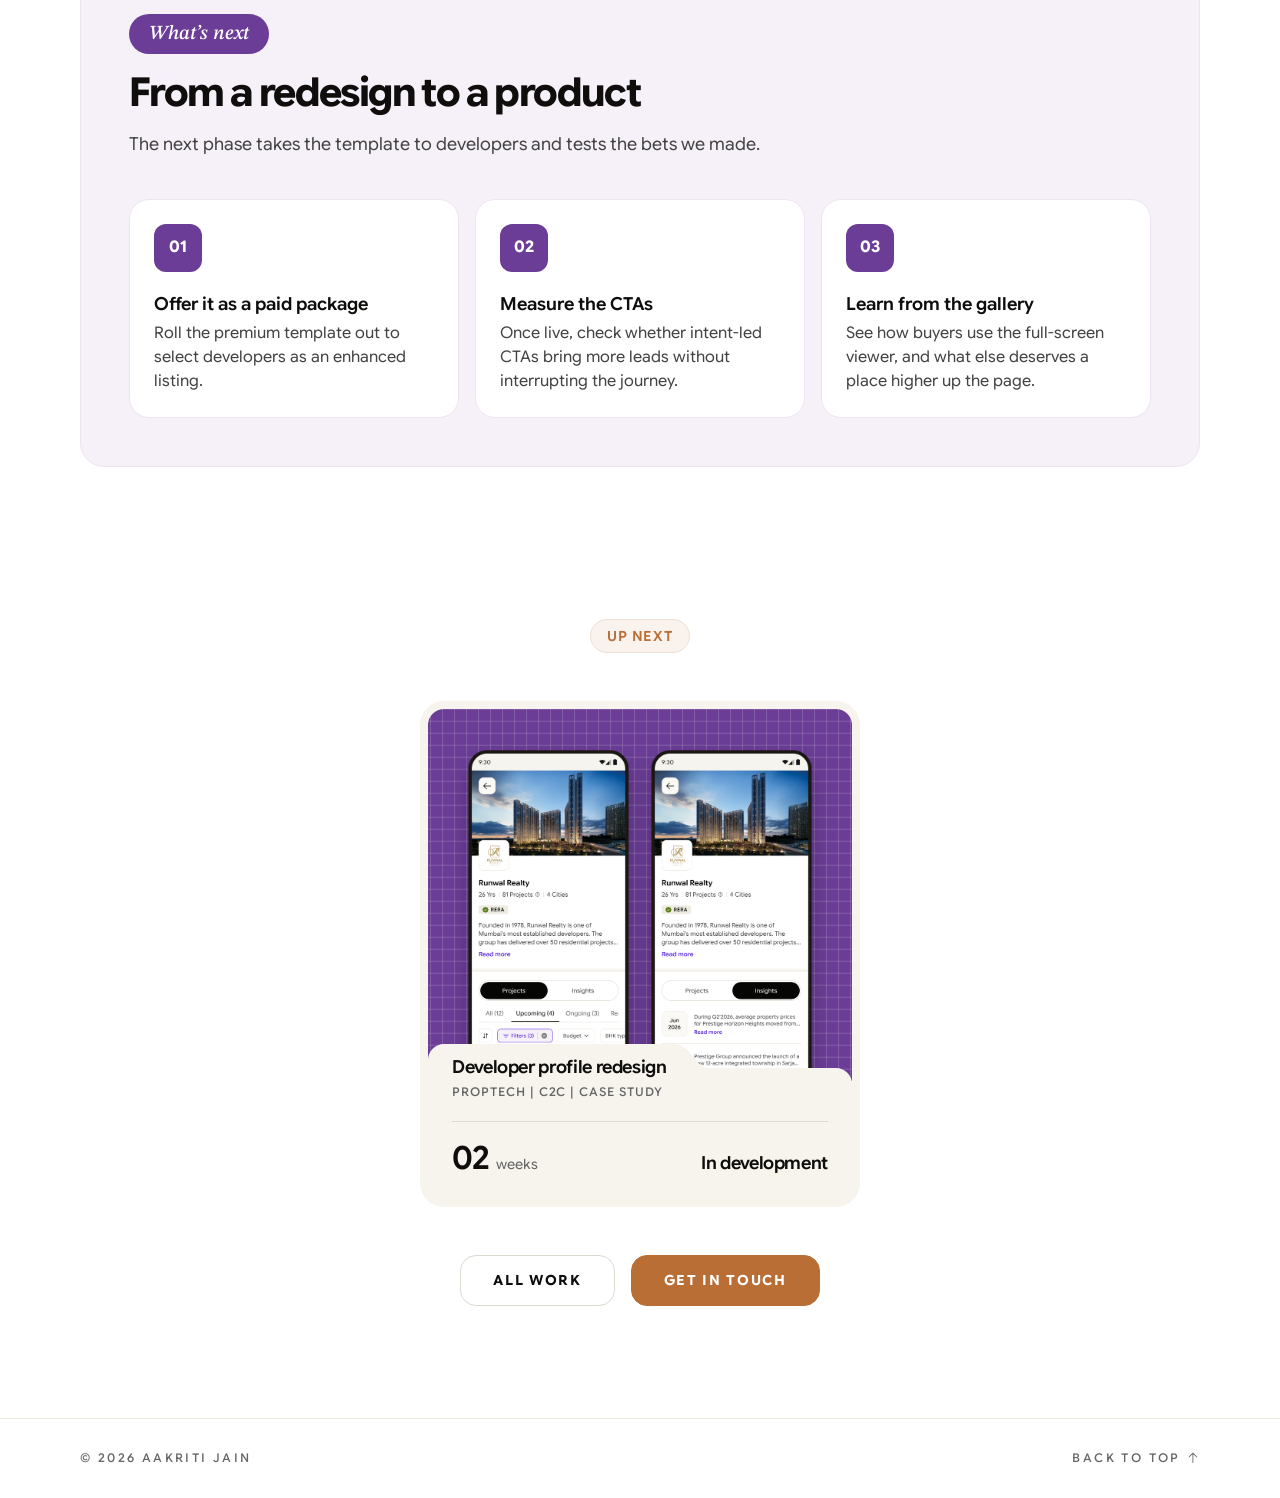
==== commit 6fdfbe3a: "Remove placeholder impact numbers and align both case studies - Remove all placeholder/illustrative " ====
--- a/case-studies/cage-page-redesign.html
+++ b/case-studies/cage-page-redesign.html
@@ -54,6 +54,10 @@
               <dt class="label">Company</dt>
               <dd>Housing.com</dd>
             </div>
+            <div>
+              <dt class="label">Status</dt>
+              <dd>In development</dd>
+            </div>
           </dl>
         </div>
         <div class="hero__visual hero__visual--device">
@@ -124,7 +128,7 @@
             <a class="star__link" href="#result">
               <span class="label">R · Result</span>
               <b>A sellable, on-brand template</b>
-              <p>Redesigned in Bricks with intent-led CTAs, driving a <span class="pending">X%</span> lift in click-through.</p>
+              <p>Redesigned in Bricks with intent-led CTAs. Impact will be measured after launch.</p>
               <svg class="icon star__arrow" viewBox="0 0 256 256" fill="currentColor" aria-hidden="true"><path d="M205.66,149.66l-72,72a8,8,0,0,1-11.32,0l-72-72a8,8,0,0,1,11.32-11.32L120,196.69V40a8,8,0,0,1,16,0V196.69l58.34-58.35a8,8,0,0,1,11.32,11.32Z"/></svg>
             </a>
           </li>
@@ -139,6 +143,20 @@
         <span class="tag">Problem</span>
         <h2>The page converted. The experience didn't sell it.</h2>
         <p>Despite higher acquisition costs, Cage pages delivered a <strong class="num">60% lower cost per lead</strong>. The opportunity was to turn that efficiency into a paid offering for select developers, but the page first needed to feel as valuable as the product it sold.</p>
+        <ul class="chapter__qs">
+          <li>
+            <b>Would a developer pay for it?</b>
+            <span>It converted well, but didn’t look like a premium product.</span>
+          </li>
+          <li>
+            <b>Does it reflect the brand?</b>
+            <span>The UI predated Housing.com’s new brand language.</span>
+          </li>
+          <li>
+            <b>Can a buyer decide from it?</b>
+            <span>Dense text and a buried gallery slowed buyers down.</span>
+          </li>
+        </ul>
       </div>
     </div>
 
@@ -248,13 +266,6 @@
               </ol>
             </div>
           </div>
-          <aside class="impact reveal">
-            <span class="impact__num">[X%]</span>
-            <div>
-              <span class="impact__label">Measured impact</span>
-              <p>We restructured the page around richer project information, making it easier to explore and act on. Contextual CTAs were introduced at key points in the journey, driving a <strong>[X%]</strong> increase in CTR over <strong>[X]</strong> days.</p>
-            </div>
-          </aside>
         </div>
 
         <div class="story">
@@ -342,6 +353,11 @@
             <img src="../assets/img/cage-page/competitor-analysis-2240.png" data-full="../assets/img/cage-page/competitor%20analysis.png" alt="Board of 20+ competitor project pages compared side by side, with notes on the left" width="2240" height="438" loading="lazy" decoding="async">
           </figure>
           <p class="story__lede reveal">An analysis of the competitors in the market gave us the following insights:</p>
+          <div class="takeaway reveal">
+            <span class="label">Key takeaway</span>
+            <p class="takeaway__lead">Premium pages didn’t say more. They <mark>showed more</mark>, and asked at the right moment.</p>
+            <p>Big imagery and a full view of the project built interest. Lead capture sat where that interest peaked.</p>
+          </div>
           <div class="insights">
             <div class="prob reveal">
               <div class="card__top">
@@ -429,57 +445,9 @@
         <span class="tag">The result</span>
         <h2>A premium template that can be sold as a product</h2>
         <p>A full redesign on the Bricks design system: a better experience for buyers, and an asset Housing.com can offer developers as a paid, enhanced package.</p>
-        <div class="chapter__cta">
-          <!-- TODO: replace # with the live cage page URL -->
-          <a class="btn btn--solid" href="#" target="_blank" rel="noopener">View live page <svg class="icon" viewBox="0 0 256 256" fill="currentColor" aria-hidden="true"><path d="M200,64V168a8,8,0,0,1-16,0V83.31L69.66,197.66a8,8,0,0,1-11.32-11.32L172.69,72H88a8,8,0,0,1,0-16H192A8,8,0,0,1,200,64Z"/></svg></a>
-        </div>
+        <p>Still in development, so impact can’t be measured yet. Results will follow after launch.</p>
       </div>
     </div>
-
-    <section class="section">
-      <div class="container">
-        <!-- Headline impact (placeholder numbers until results are in) -->
-        <div class="headline-impact reveal">
-          <div class="headline-impact__stat">
-            <p class="headline-impact__num">XX<sup>%</sup></p>
-            <p class="headline-impact__label"><mark>more [metric]</mark> at the key step</p>
-            <p class="headline-impact__sub">Plus an XX% lift in [secondary metric].</p>
-          </div>
-          <p class="headline-impact__statement">
-            By shifting to a <mark>visual-first journey</mark>, <span class="soft">we turned a high-converting landing page into a</span> premium product developers pay for.
-          </p>
-        </div>
-
-        <!-- Before → after by area (placeholder numbers until results are in) -->
-        <div class="metrics">
-          <article class="metric reveal">
-            <div class="metric__body">
-              <span class="pill pill--dot">01 · First impression</span>
-              <p class="metric__num">±XX%</p>
-              <p class="metric__note">Fewer visitors leaving from the hero, now that name, price and configurations read at a glance.</p>
-            </div>
-            <p class="metric__foot">[Bounce rate]</p>
-          </article>
-          <article class="metric reveal">
-            <div class="metric__body">
-              <span class="pill pill--dot">02 · Information structure</span>
-              <p class="metric__num">±XX%</p>
-              <p class="metric__note">More clicks on the contextual CTAs placed at the gallery and amenities.</p>
-            </div>
-            <p class="metric__foot">[CTA clicks]</p>
-          </article>
-          <article class="metric reveal">
-            <div class="metric__body">
-              <span class="pill pill--dot">03 · Gallery</span>
-              <p class="metric__num">±XX%</p>
-              <p class="metric__note">More visitors opening the full-screen lightbox to browse photos and videos.</p>
-            </div>
-            <p class="metric__foot">[Gallery engagement]</p>
-          </article>
-        </div>
-
-      </div>
-    </section>
 
     <!-- REFLECTION -->
     <section class="section">
@@ -505,6 +473,42 @@
             <b>Lead with what people came for</b>
             <p>Buyers come for the visuals. Moving the gallery up and giving it a proper viewer was the simplest, most visible upgrade.</p>
           </div>
+        </div>
+      </div>
+    </section>
+
+    <!-- WHAT'S NEXT -->
+    <section class="section">
+      <div class="container">
+        <div class="next reveal">
+          <div class="next__intro">
+            <span class="next__tag">What’s next</span>
+            <h2>From a redesign to a product</h2>
+            <p>The next phase takes the template to developers and tests the bets we made.</p>
+          </div>
+          <ol class="next__list">
+            <li>
+              <span class="next__no">01</span>
+              <div>
+                <b>Offer it as a paid package</b>
+                <p>Roll the premium template out to select developers as an enhanced listing.</p>
+              </div>
+            </li>
+            <li>
+              <span class="next__no">02</span>
+              <div>
+                <b>Measure the CTAs</b>
+                <p>Once live, check whether intent-led CTAs bring more leads without interrupting the journey.</p>
+              </div>
+            </li>
+            <li>
+              <span class="next__no">03</span>
+              <div>
+                <b>Learn from the gallery</b>
+                <p>See how buyers use the full-screen viewer, and what else deserves a place higher up the page.</p>
+              </div>
+            </li>
+          </ol>
         </div>
       </div>
     </section>
@@ -532,7 +536,7 @@
                 </div>
                 <div class="folder__more">
                   <div>
-                    <h3 class="folder__title">Drove <span class="num">[x%]</span> more lead drops by revamping developer profiles to put their projects front and centre.</h3>
+                    <h3 class="folder__title">Revamped developer profiles to put their projects front and centre.</h3>
                   </div>
                 </div>
                 <div class="folder__foot">
@@ -541,8 +545,7 @@
                     <span>weeks</span>
                   </div>
                   <div class="folder__stat folder__stat--end">
-                    <b>[x%]</b>
-                    <span>lead lift</span>
+                    <b>In development</b>
                   </div>
                 </div>
               </div>
--- a/assets/css/styles.css
+++ b/assets/css/styles.css
@@ -1853,6 +1853,11 @@
   border-left: 4px solid var(--accent);
 }
 
+/* Takeaway placed directly above a card grid (cage page) */
+.takeaway + .insights {
+  margin-top: var(--space-2xl);
+}
+
 .takeaway .label {
   color: var(--accent);
   font-weight: var(--fw-semibold);
@@ -1904,9 +1909,9 @@
   gap: var(--space-m);
 }
 
-@media (min-width: 768px) {
+@media (min-width: 900px) {
   .challenges {
-    grid-template-columns: 1fr 1fr;
+    grid-template-columns: repeat(3, 1fr);
   }
 }
 
@@ -1924,7 +1929,6 @@
    panel with the resolution */
 .challenges {
   gap: var(--space-xl);
-  max-width: 880px;
 }
 
 .challenge {
@@ -1982,8 +1986,8 @@
   color: var(--text-primary);
 }
 
-@media (min-width: 768px) {
-  /* Top and bottom panels line up across both cards */
+@media (min-width: 900px) {
+  /* Top and bottom panels line up across the row */
   .challenges {
     grid-template-rows: auto auto;
     row-gap: 0;
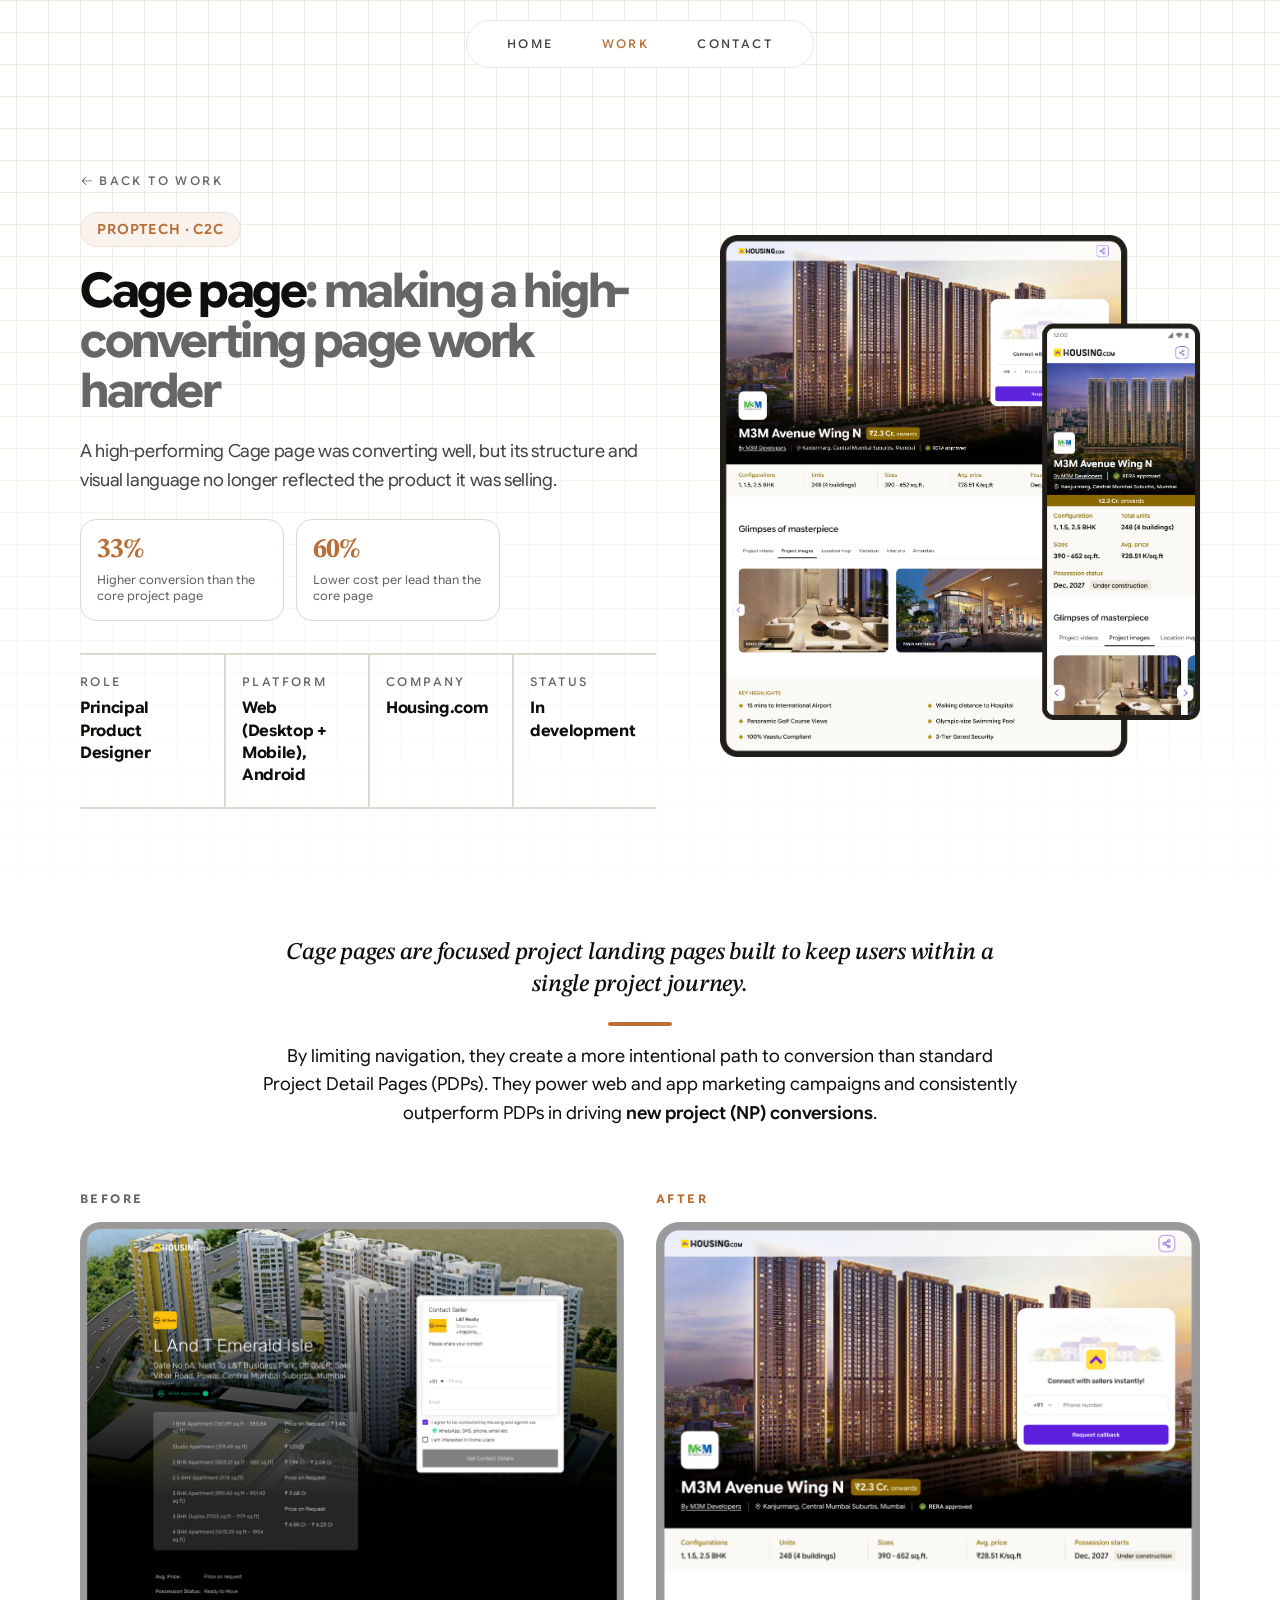
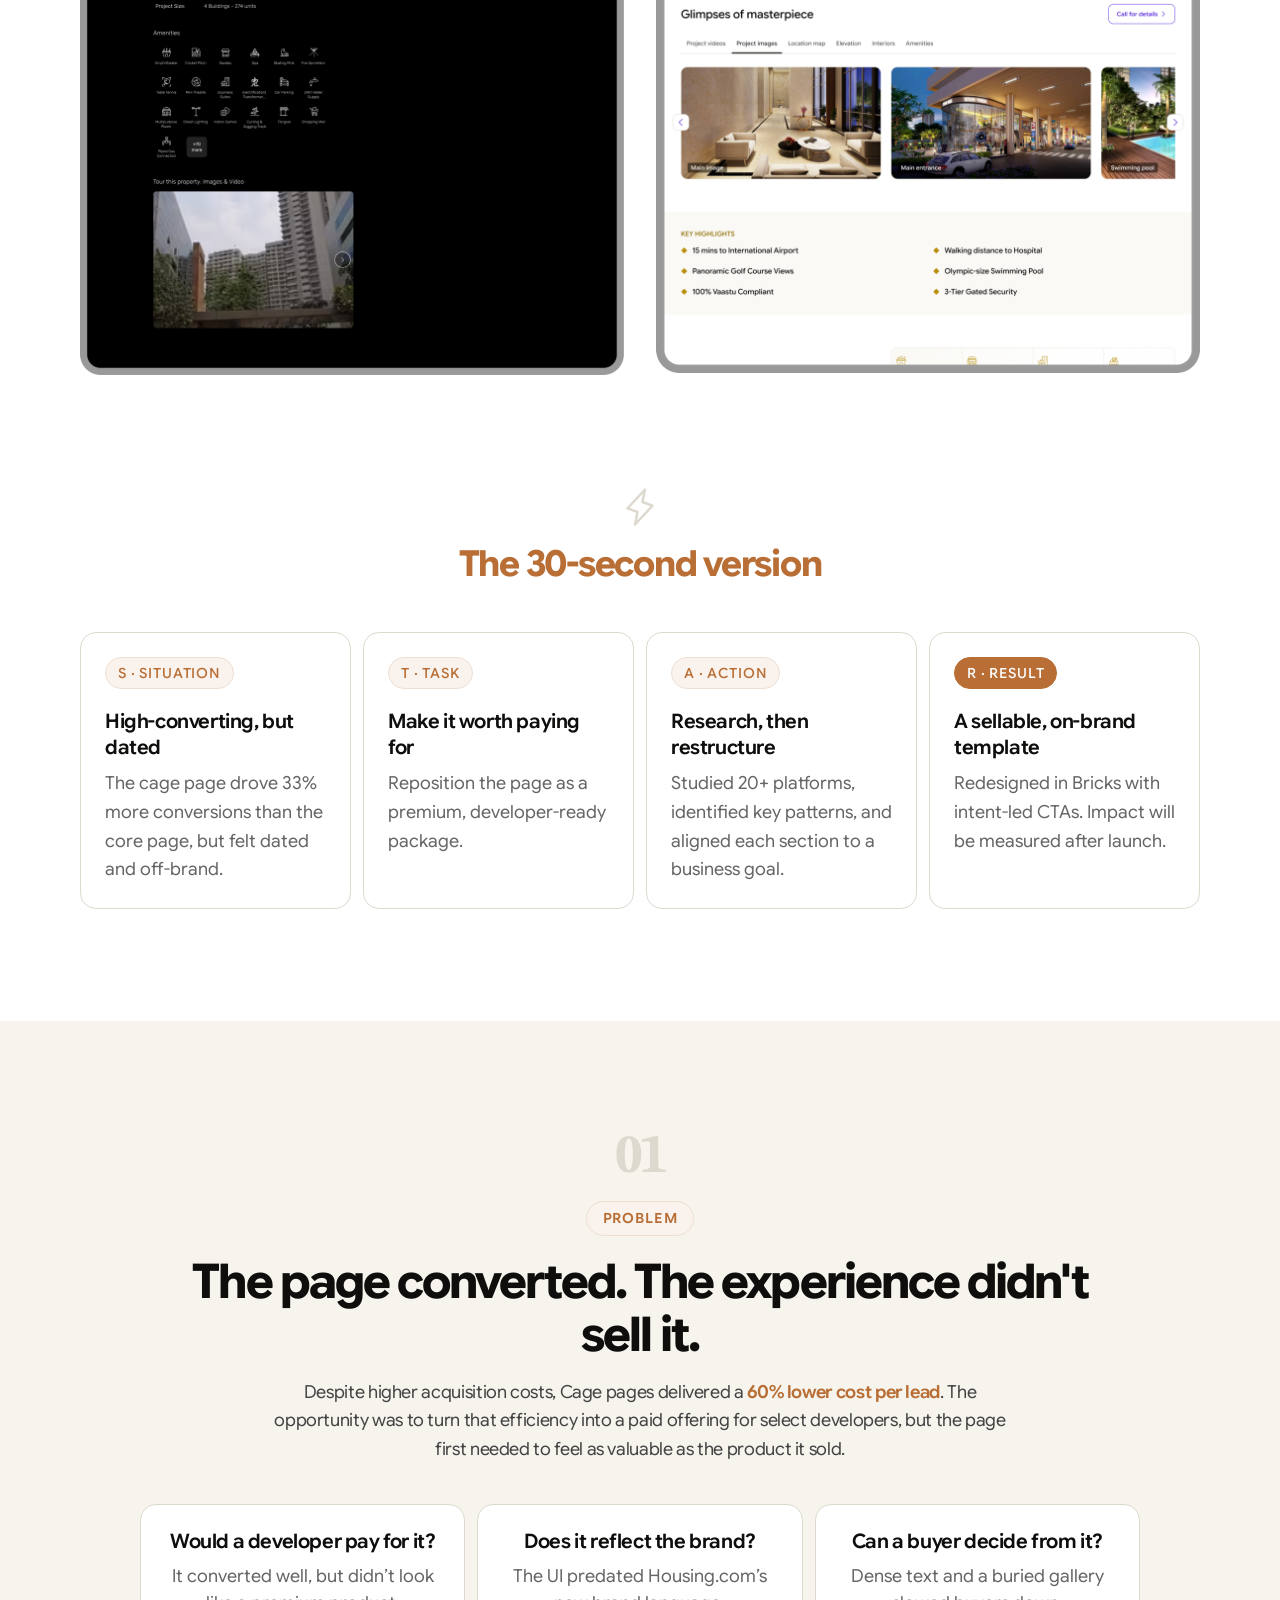
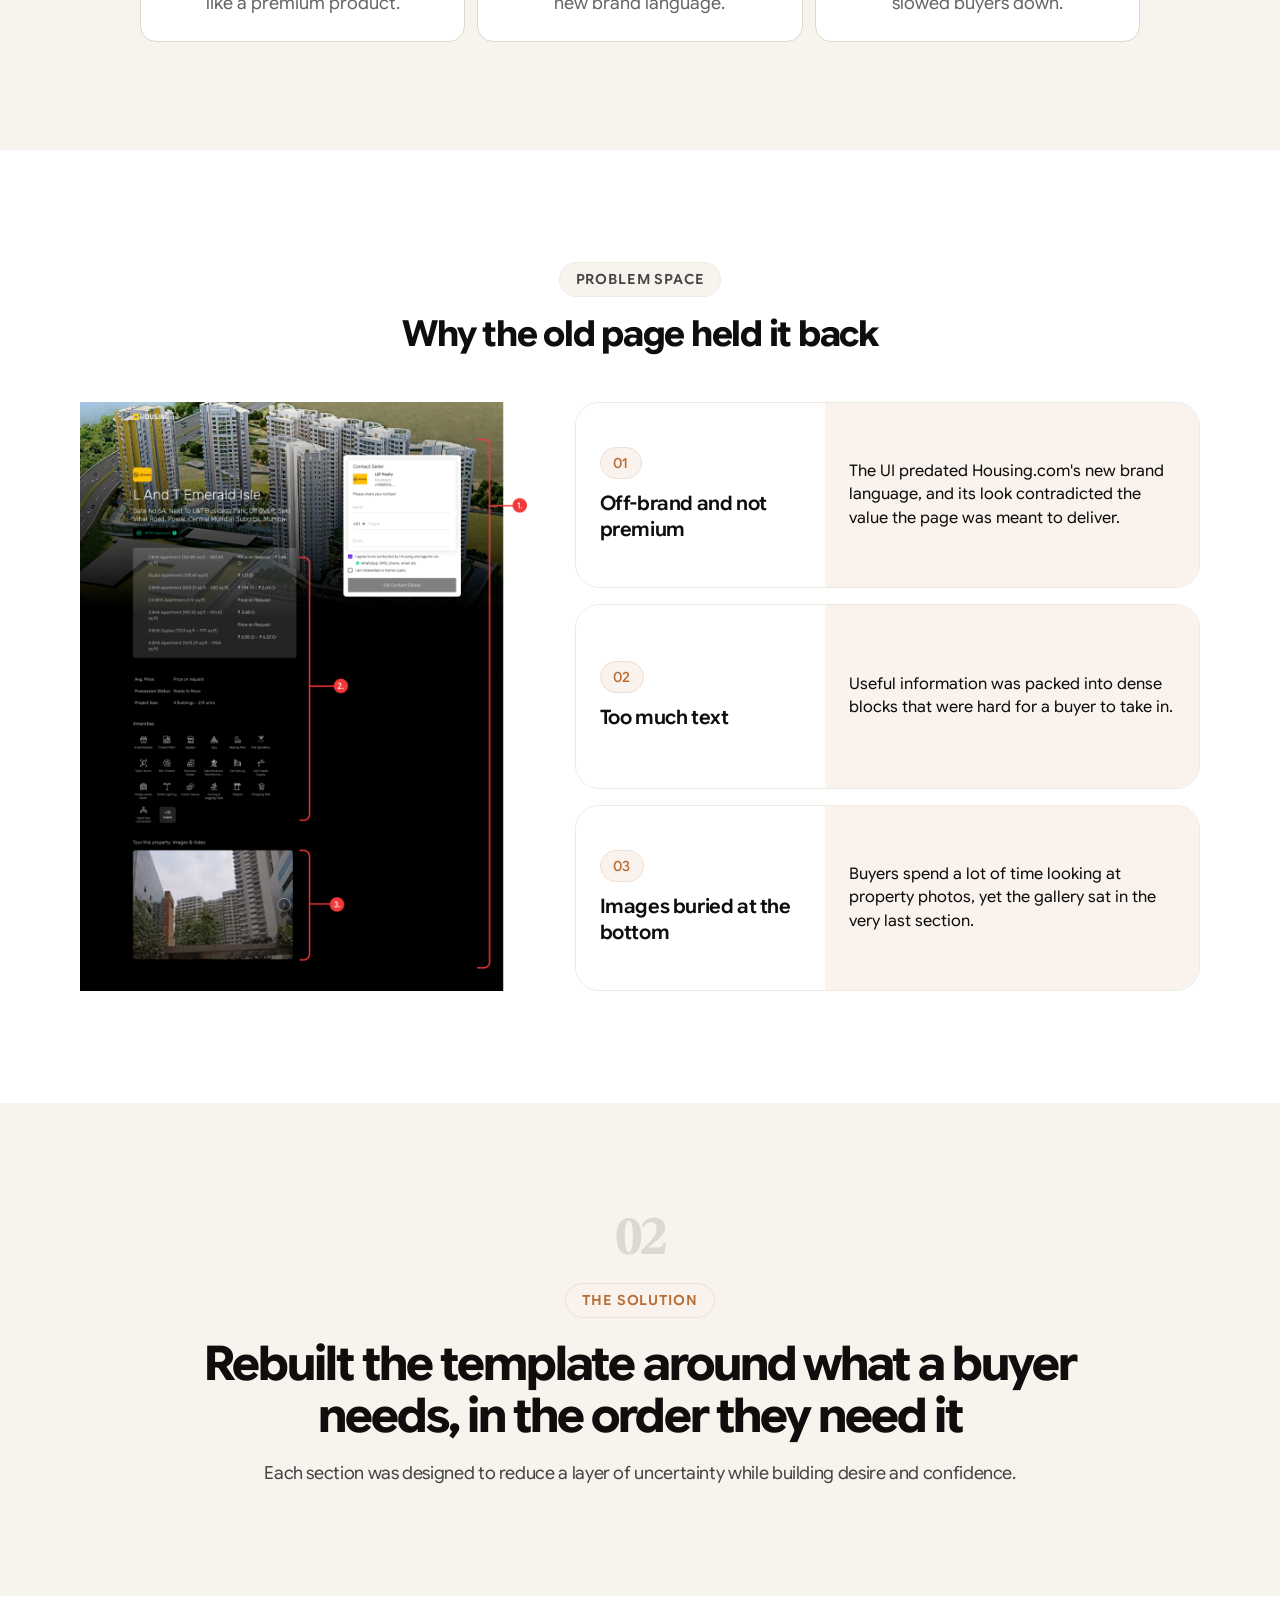
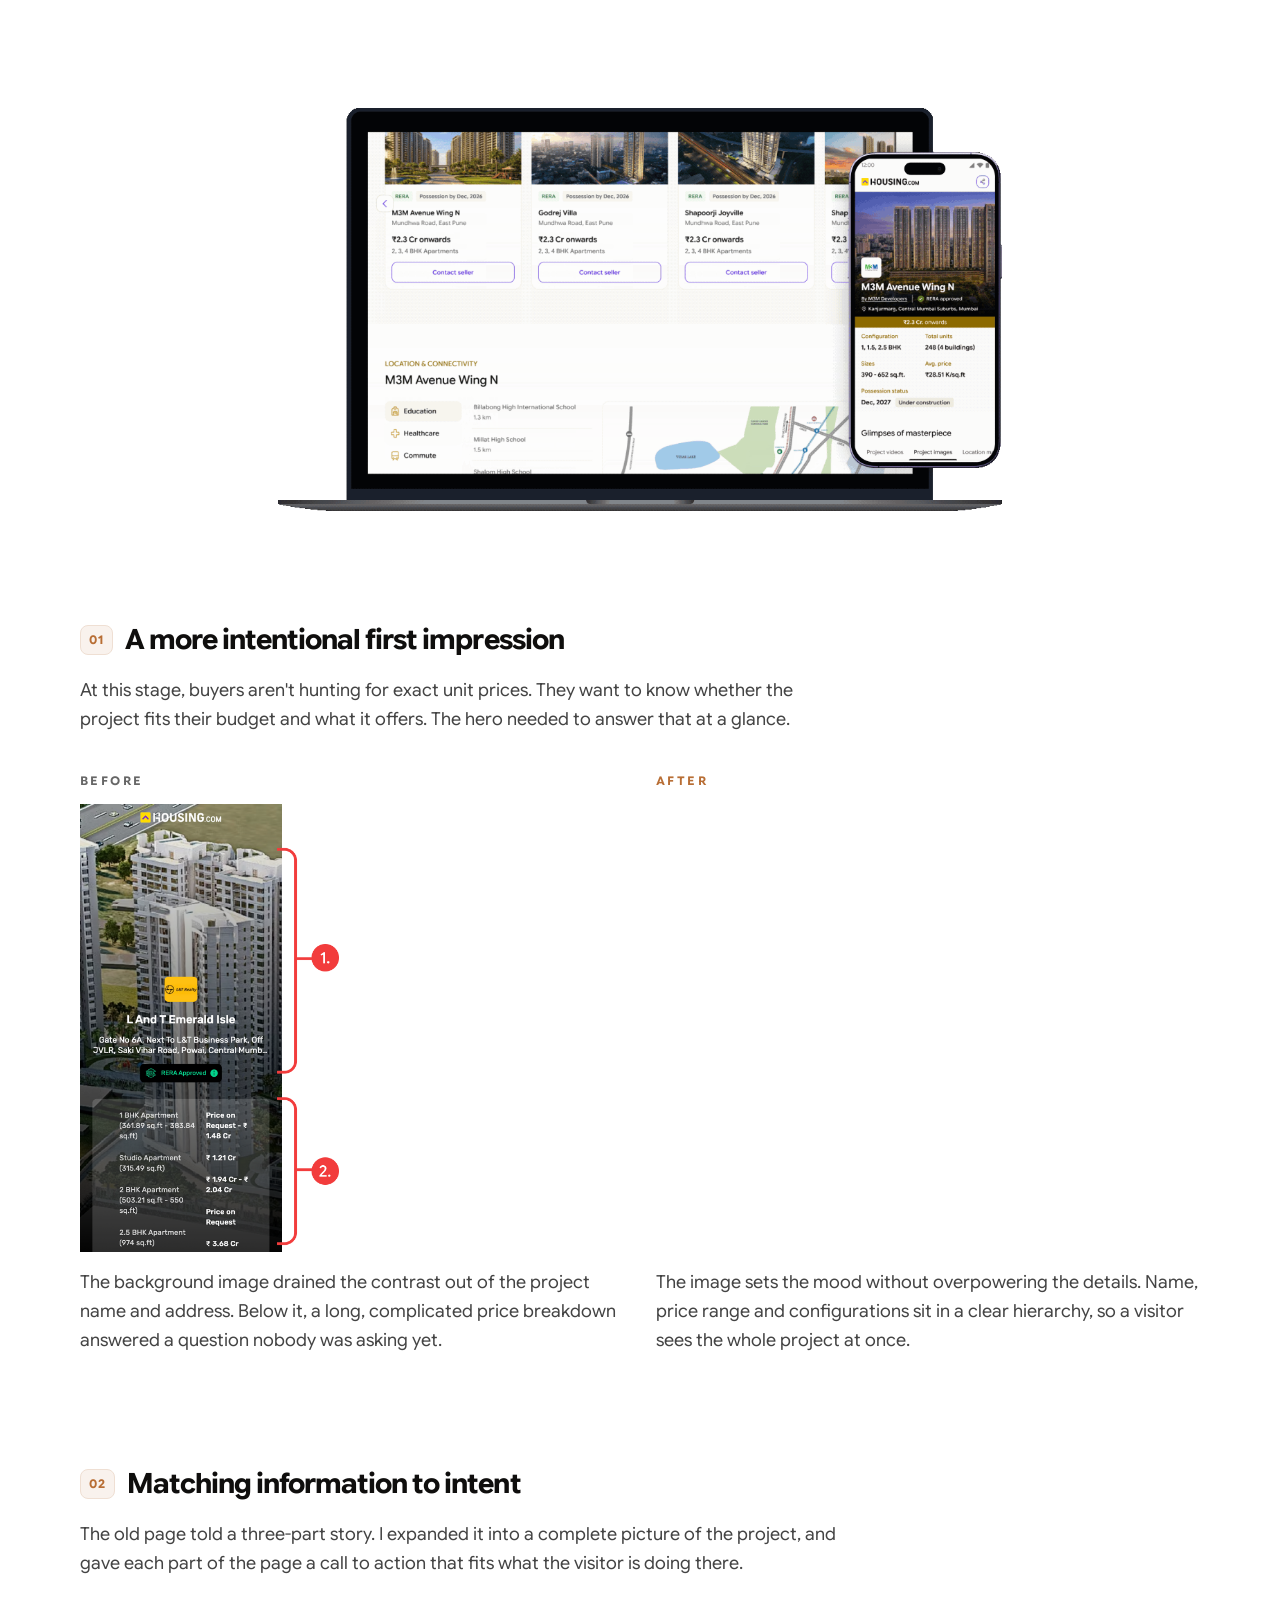
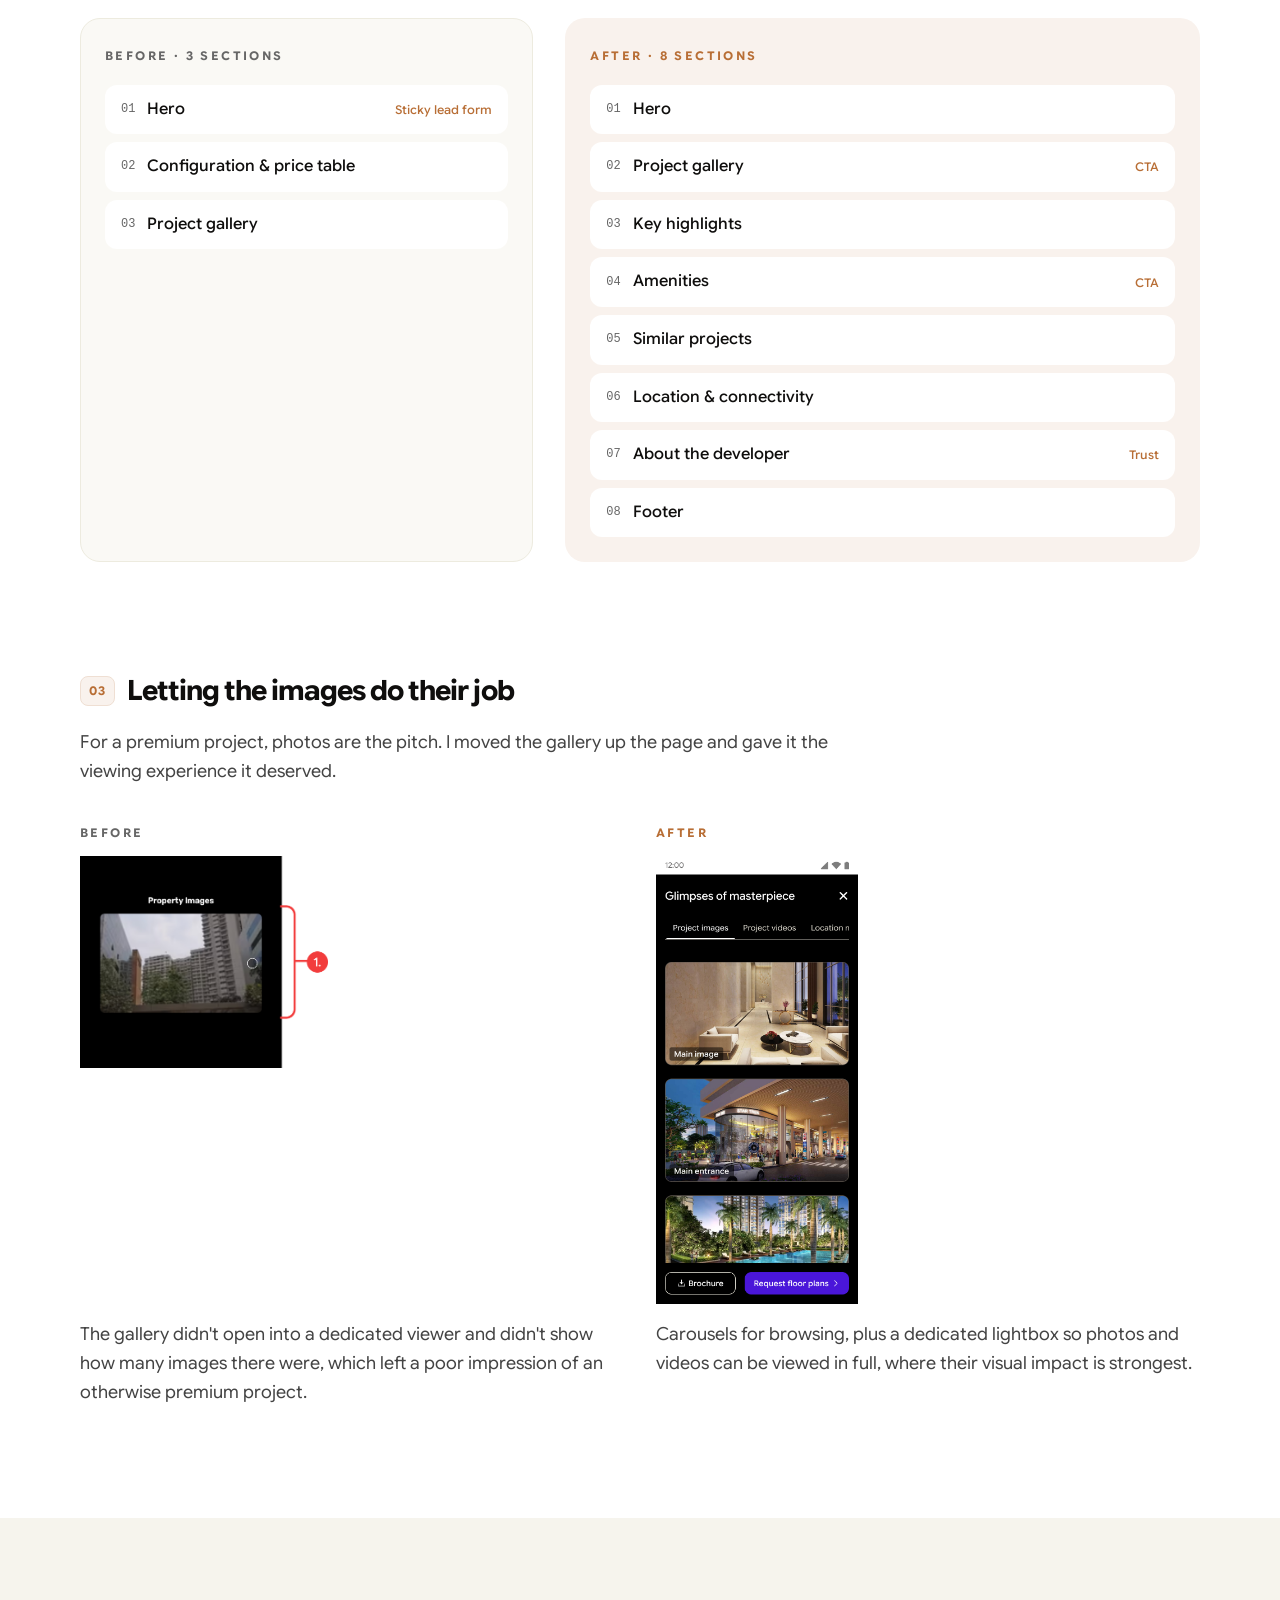
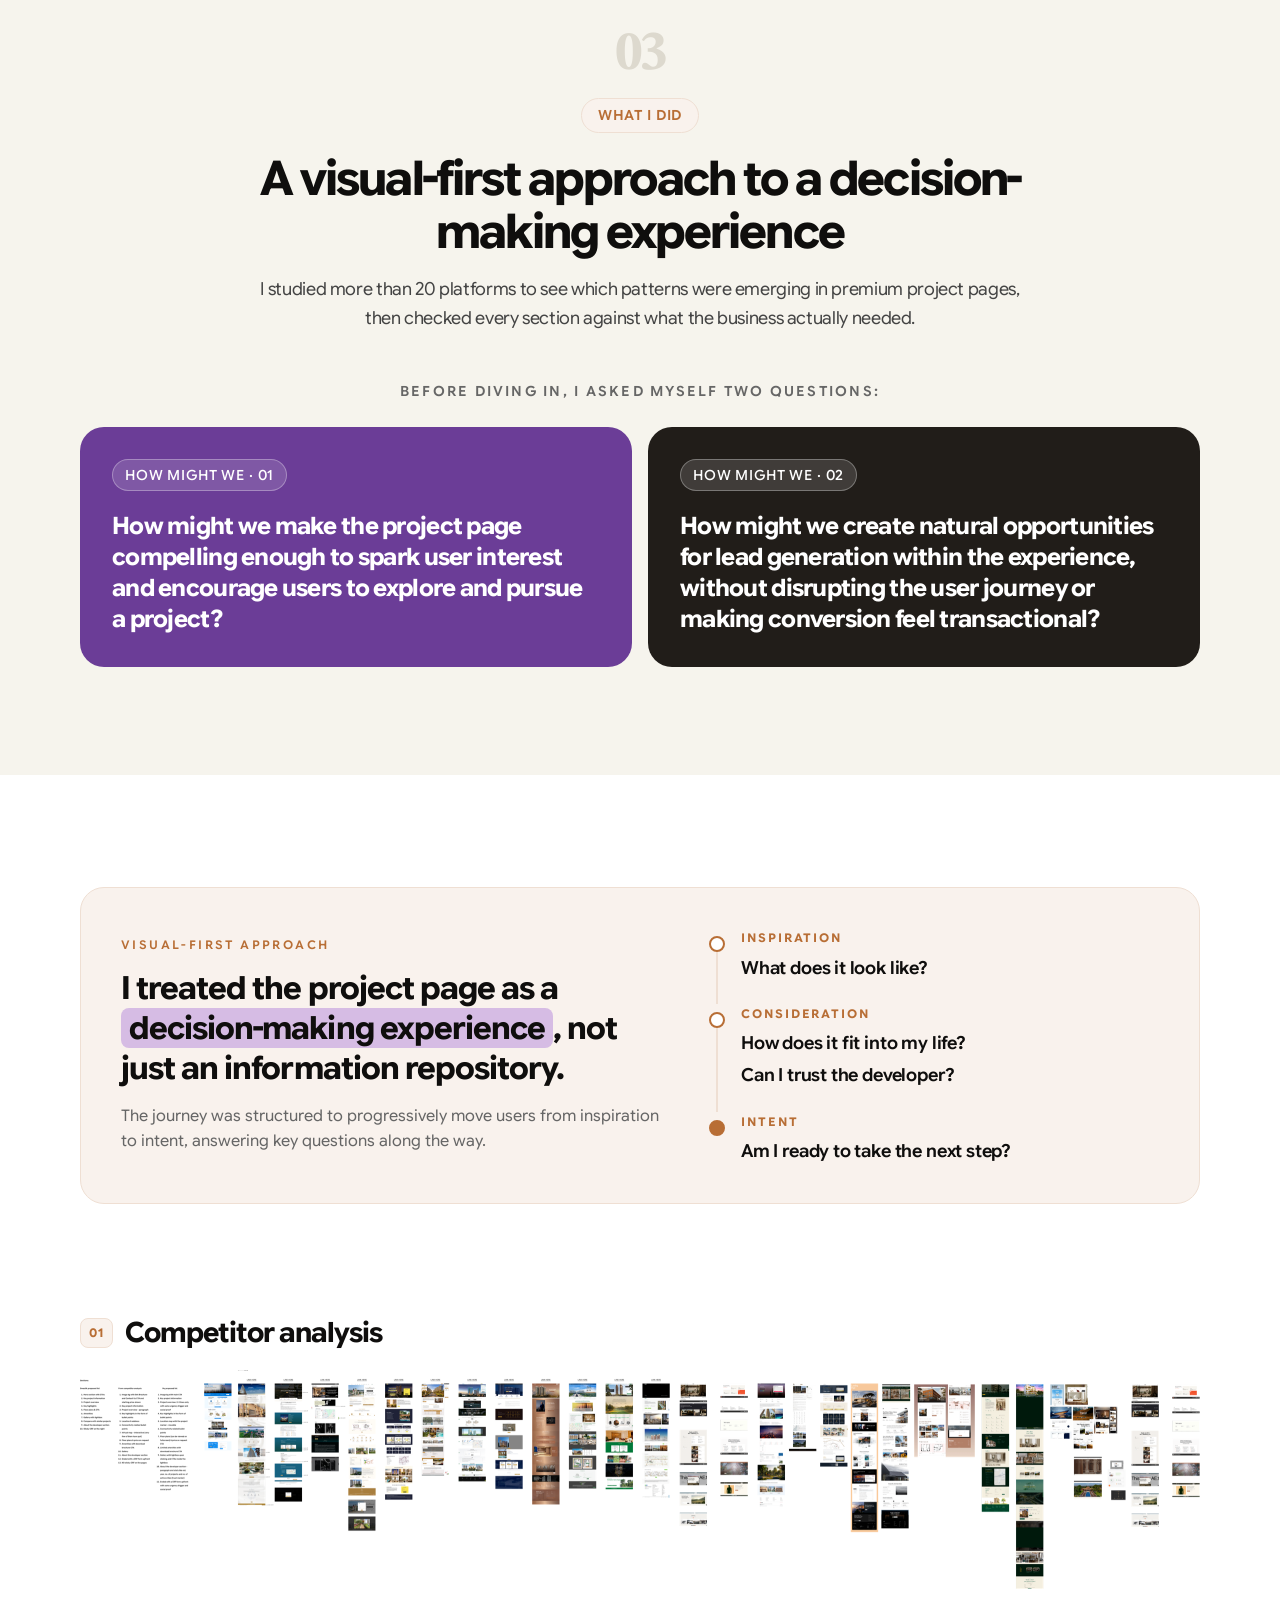
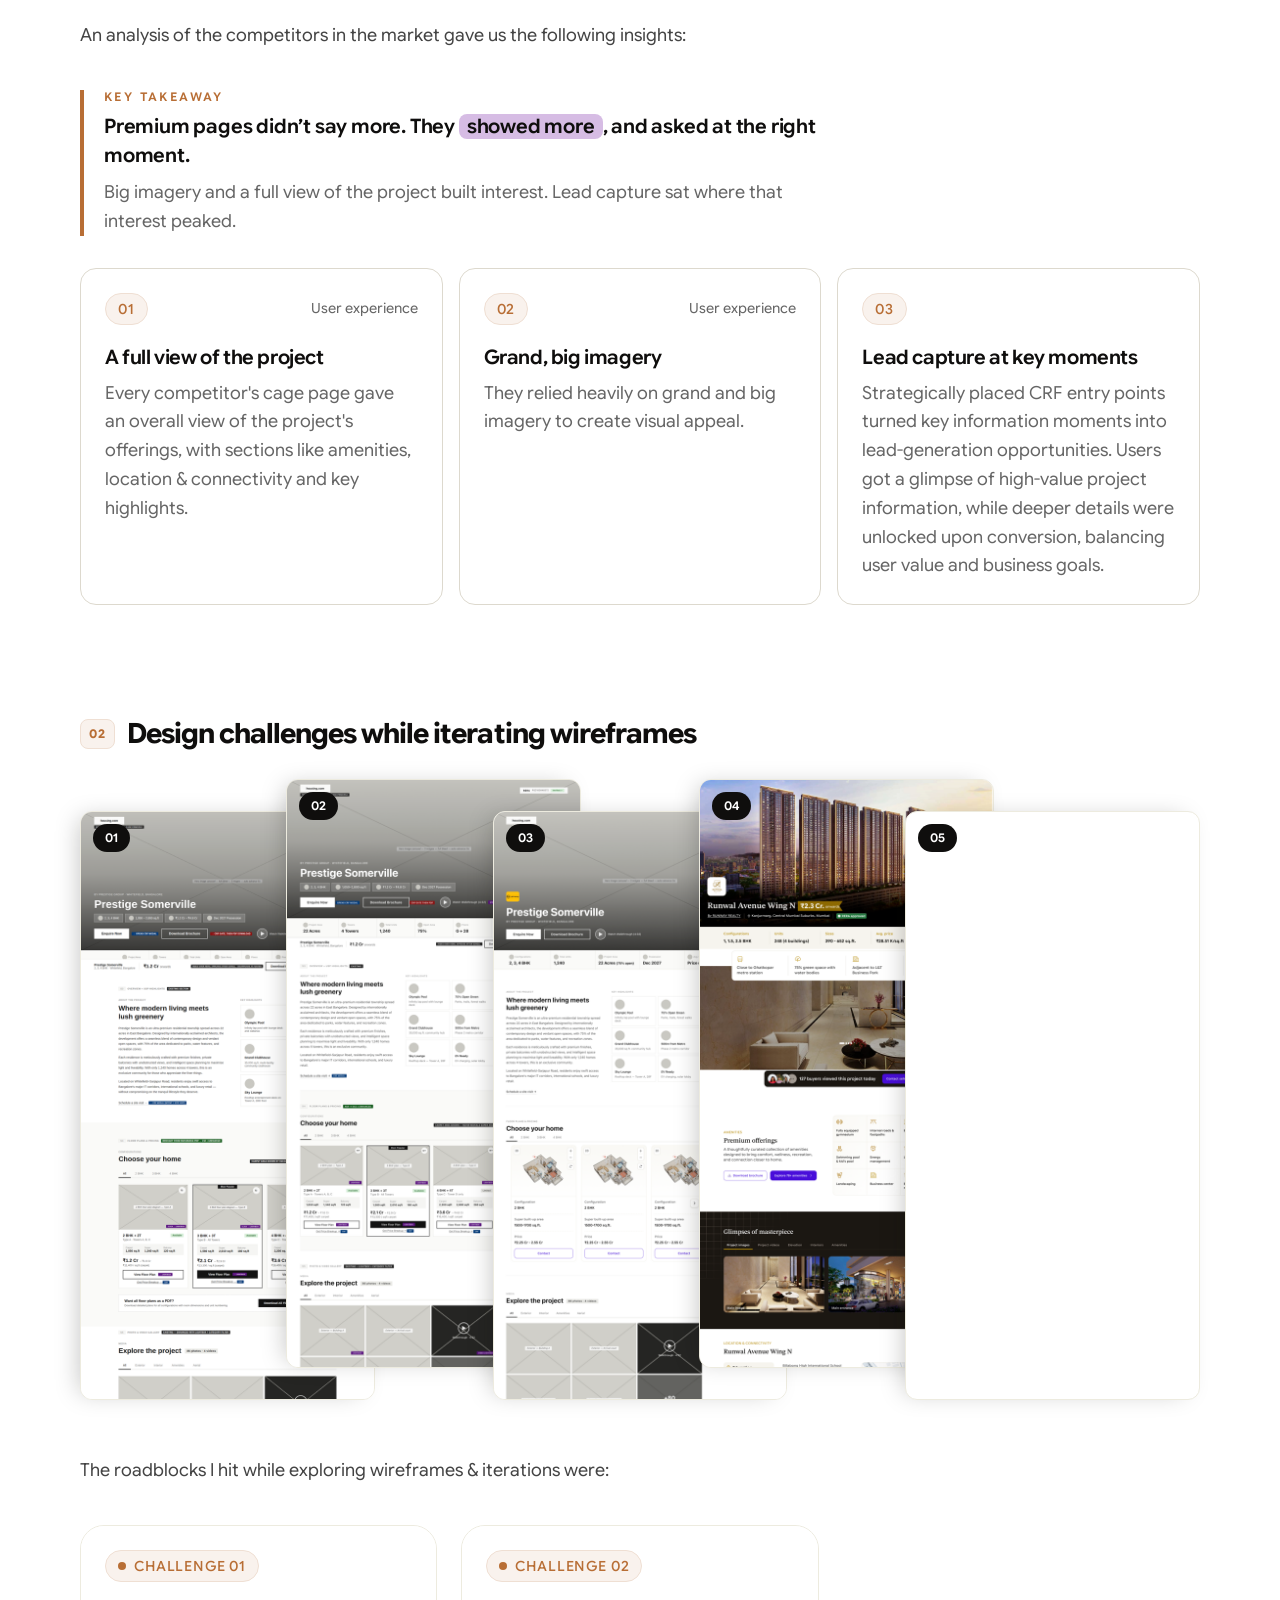
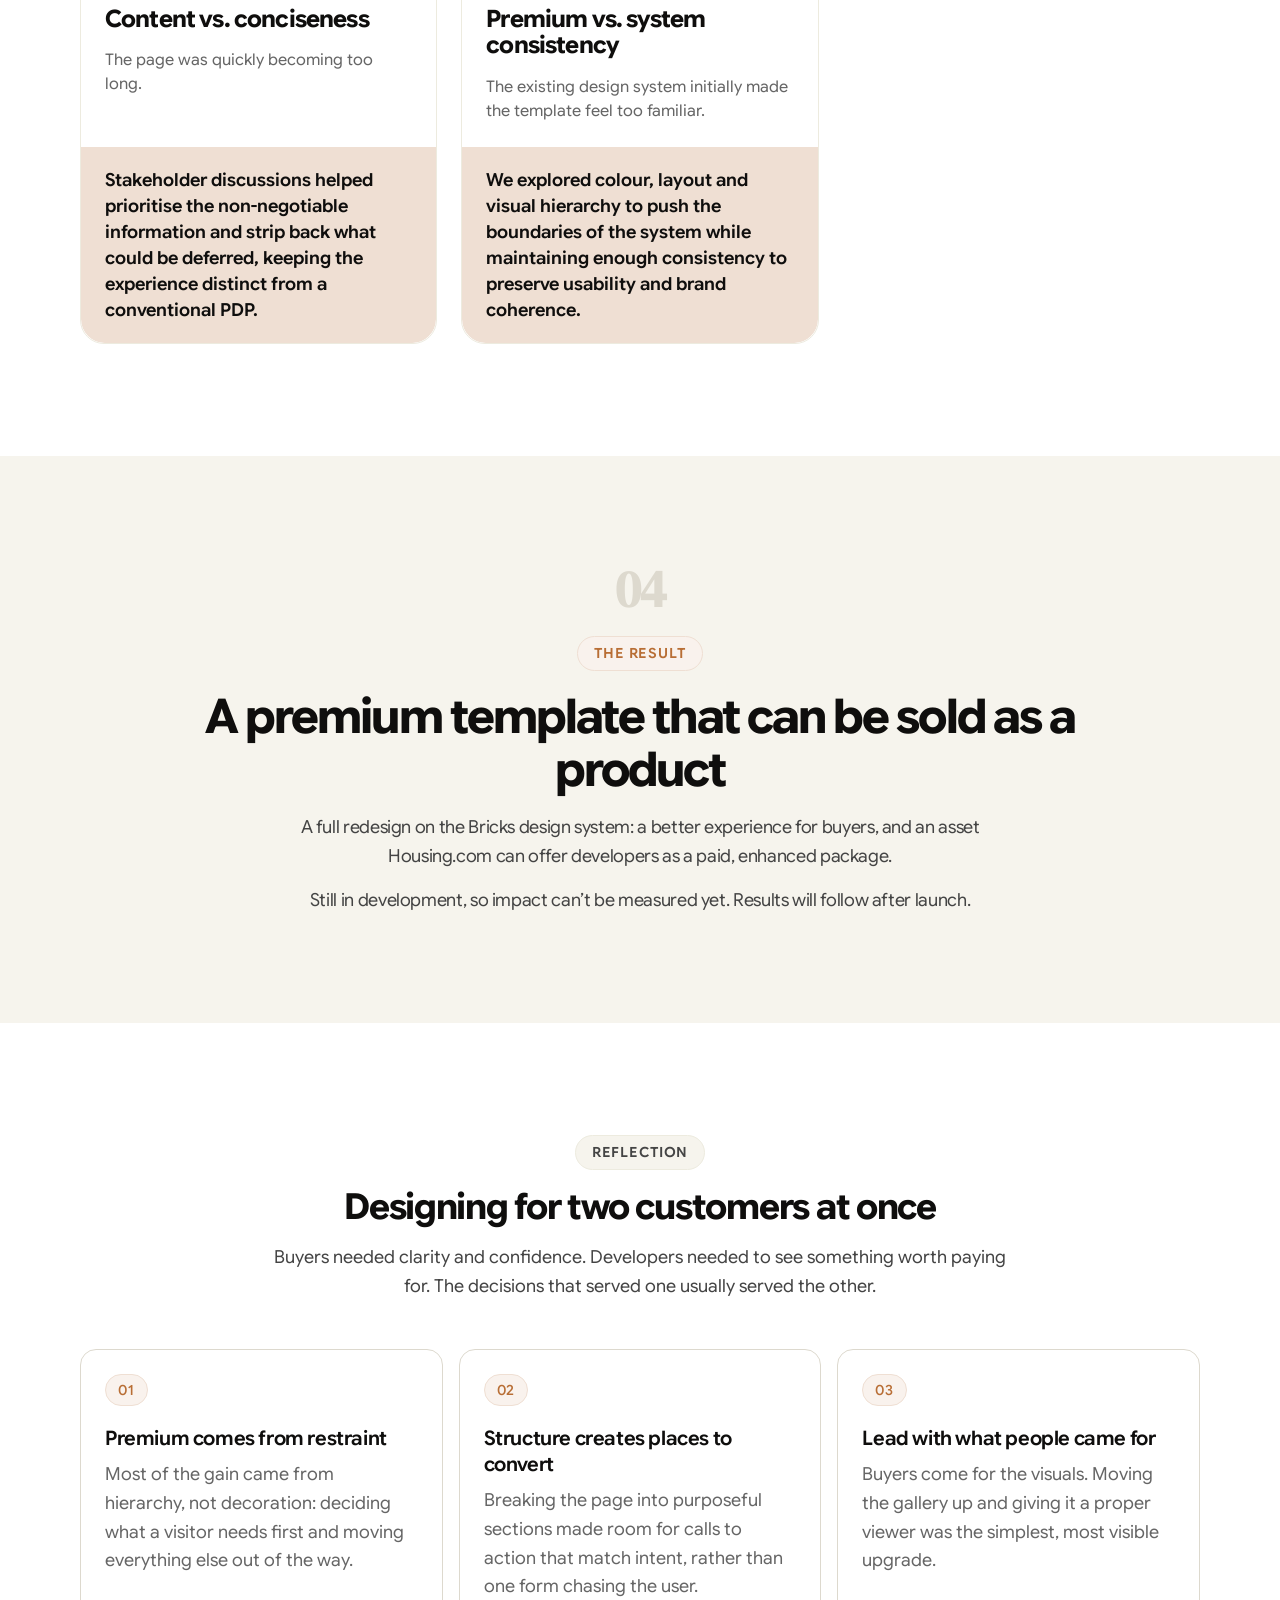
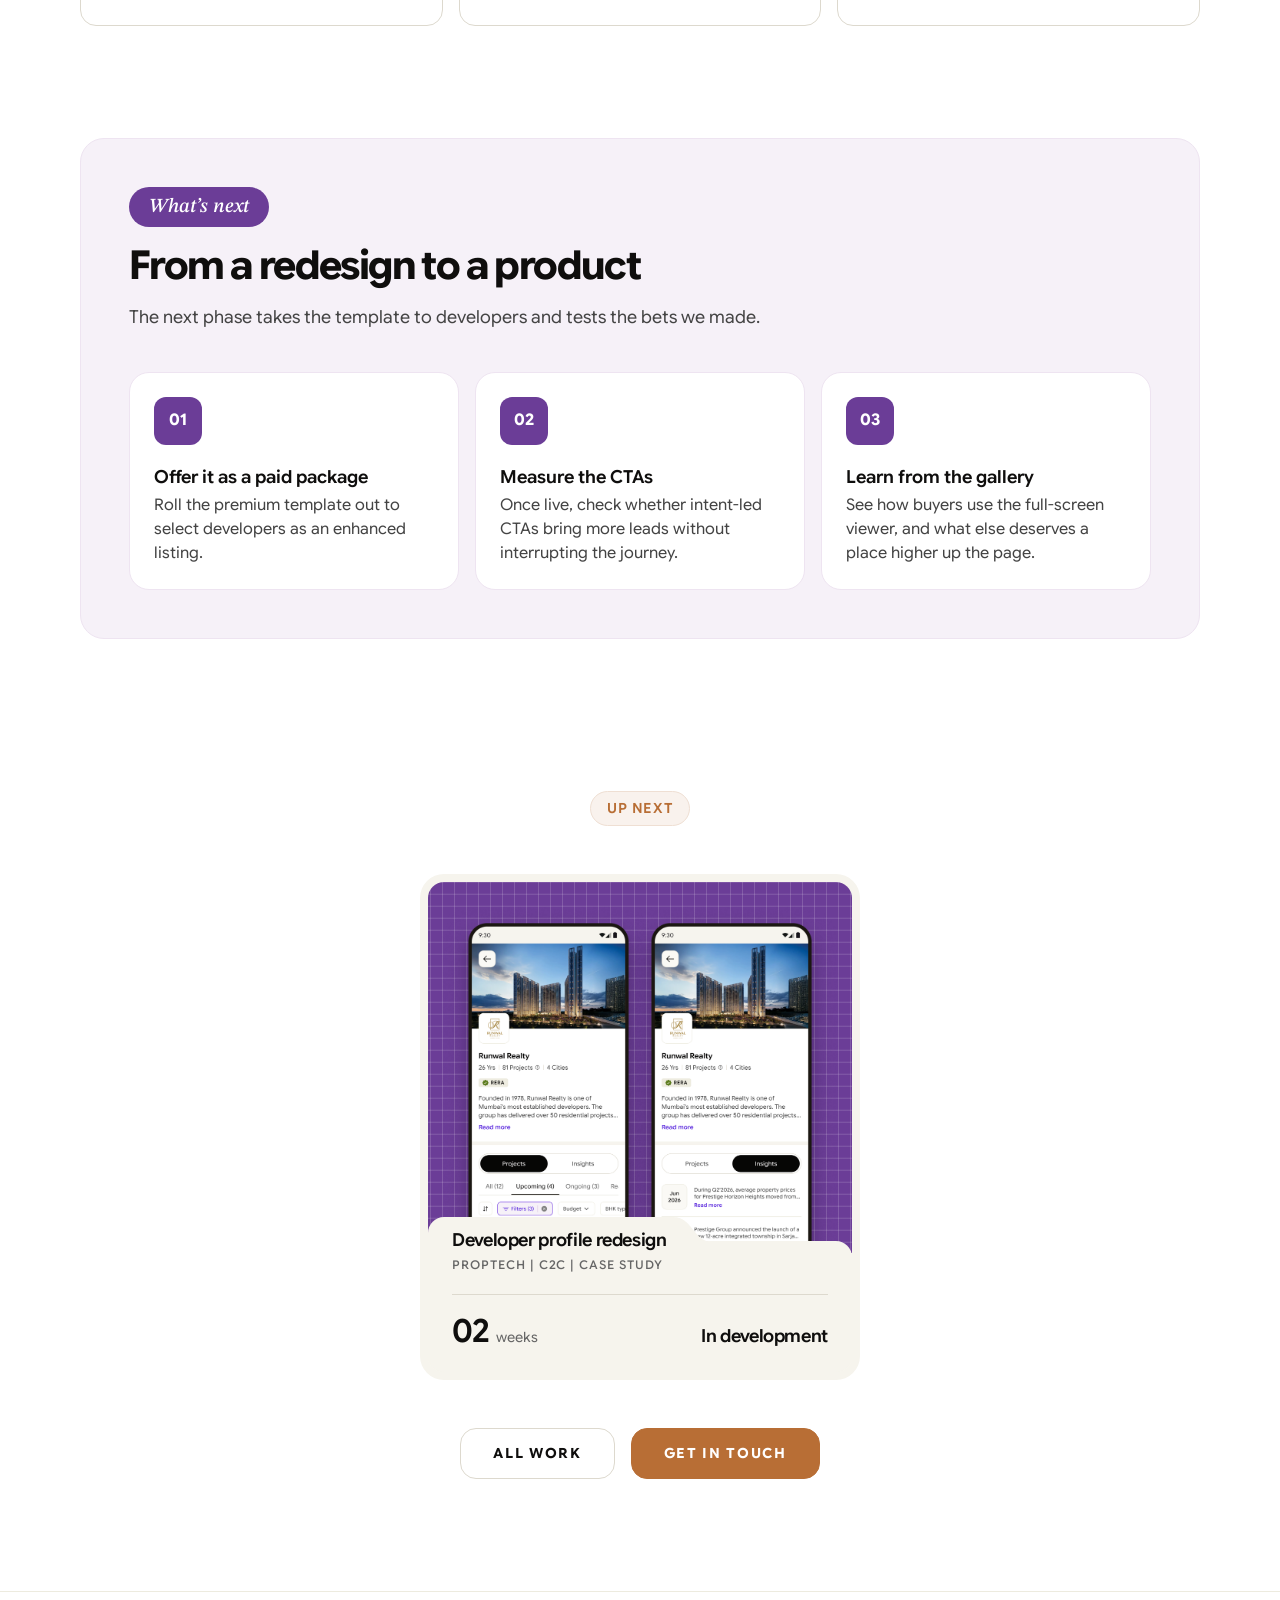
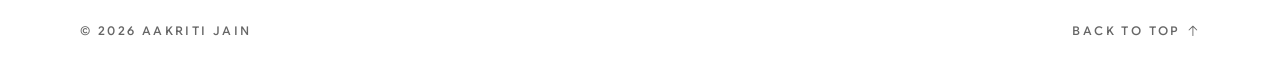
==== commit a22c0392: "Update cage page images and refine developer profile Cage page - New hero image (tablet + phone); fr" ====
--- a/case-studies/cage-page-redesign.html
+++ b/case-studies/cage-page-redesign.html
@@ -61,7 +61,7 @@
           </dl>
         </div>
         <div class="hero__visual hero__visual--device">
-          <img src="../assets/img/cage-page/cage-page-hero.png" alt="Redesigned cage page shown on a tablet" width="990" height="1230" decoding="async">
+          <img src="../assets/img/cage-page/cage-page-hero.png" alt="Redesigned cage page shown on a tablet and a phone" width="1167" height="1269" decoding="async">
         </div>
       </div>
     </header>
@@ -83,11 +83,11 @@
         <div class="ba">
           <figure class="reveal">
             <figcaption class="label state state--before">Before</figcaption>
-            <img src="../assets/img/cage-page/before-1100.png" data-full="../assets/img/cage-page/01before.png" alt="The old cage page: dark background, dense price table and the gallery at the very bottom" width="1100" height="1521" loading="lazy" decoding="async">
+            <img src="../assets/img/cage-page/before-1100.png" alt="The old cage page: dark background, dense price table and the gallery at the very bottom" width="1100" height="1521" loading="lazy" decoding="async">
           </figure>
           <figure class="reveal">
             <figcaption class="label state state--after">After</figcaption>
-            <img src="../assets/img/cage-page/after-1100.png" data-full="../assets/img/cage-page/01after.png" alt="The redesigned cage page: clear hero, key project details, gallery and highlights" width="1100" height="1518" loading="lazy" decoding="async">
+            <img src="../assets/img/cage-page/after-1100.png" alt="The redesigned cage page: clear hero, key project details, gallery and highlights" width="1100" height="1518" loading="lazy" decoding="async">
           </figure>
         </div>
       </div>
@@ -223,15 +223,15 @@
           </div>
           <p class="story__lede reveal">At this stage, buyers aren't hunting for exact unit prices. They want to know whether the project fits their budget and what it offers. The hero needed to answer that at a glance.</p>
           <!-- IMG 4: hero section before / after -->
-          <div class="compare">
+          <div class="compare compare--phones">
             <figure class="reveal">
               <span class="label state state--before">Before</span>
-              <img src="../assets/img/cage-page/02before-1100.png" data-full="../assets/img/cage-page/02before.png" alt="Old hero: a busy background image washes out the project name, with a long price table beside it" width="1100" height="687" loading="lazy" decoding="async">
+              <img src="../assets/img/cage-page/01before.png" alt="Old hero on mobile, annotated: 1, the project name and address washed out by a busy photo; 2, the long price breakdown below" width="924" height="1600" loading="lazy" decoding="async">
               <p>The background image drained the contrast out of the project name and address. Below it, a long, complicated price breakdown answered a question nobody was asking yet.</p>
             </figure>
             <figure class="reveal">
               <span class="label state state--after">After</span>
-              <img src="../assets/img/cage-page/02after-1100.png" data-full="../assets/img/cage-page/02after.png" alt="New hero: project name, price range and configurations in a clear hierarchy over a calmer image" width="1100" height="687" loading="lazy" decoding="async">
+              <img src="../assets/img/cage-page/01after.png" alt="New hero on mobile: project name, price band and configurations in a clear hierarchy over a calmer image" width="720" height="1600" loading="lazy" decoding="async">
               <p>The image sets the mood without overpowering the details. Name, price range and configurations sit in a clear hierarchy, so a visitor sees the whole project at once.</p>
             </figure>
           </div>
@@ -275,15 +275,15 @@
           </div>
           <p class="story__lede reveal">For a premium project, photos are the pitch. I moved the gallery up the page and gave it the viewing experience it deserved.</p>
           <!-- IMG 5 / 6: gallery before, lightbox after -->
-          <div class="compare">
+          <div class="compare compare--phones">
             <figure class="reveal">
               <span class="label state state--before">Before</span>
-              <img src="../assets/img/cage-page/03before-1100.png" data-full="../assets/img/cage-page/03before.png" alt="Old gallery: a single image strip with no viewer and no image count" width="1100" height="478" loading="lazy" decoding="async">
+              <img class="is-crop" src="../assets/img/cage-page/03before.png" alt="Old gallery on mobile, annotated: 1, a single image strip with no dedicated viewer and no image count" width="1150" height="986" loading="lazy" decoding="async">
               <p>The gallery didn't open into a dedicated viewer and didn't show how many images there were, which left a poor impression of an otherwise premium project.</p>
             </figure>
             <figure class="reveal">
               <span class="label state state--after">After</span>
-              <img src="../assets/img/cage-page/03after-1100.png" data-full="../assets/img/cage-page/03after.png" alt="New full-screen lightbox showing a project photo with navigation and image count" width="1100" height="773" loading="lazy" decoding="async">
+              <img src="../assets/img/cage-page/03after.png" alt="New full-screen gallery on mobile: tabs for images, videos and location, large photos, and brochure and floor plan buttons" width="720" height="1600" loading="lazy" decoding="async">
               <p>Carousels for browsing, plus a dedicated lightbox so photos and videos can be viewed in full, where their visual impact is strongest.</p>
             </figure>
           </div>
--- a/assets/css/styles.css
+++ b/assets/css/styles.css
@@ -693,8 +693,9 @@
   border: 0;
 }
 
+/* Matches the hero PNG (1167 × 1269) so nothing is letterboxed */
 .hero__visual--device {
-  aspect-ratio: 4 / 5;
+  aspect-ratio: 1167 / 1269;
 }
 
 .hero__visual--device img {
@@ -1330,6 +1331,17 @@
   color: var(--text-secondary);
 }
 
+/* Centred intro for a story that leads into a full-width component */
+.story__head--center {
+  justify-content: center;
+  text-align: center;
+}
+
+.story__lede--center {
+  margin-inline: auto;
+  text-align: center;
+}
+
 @media (min-width: 768px) {
   .story__head h3 {
     font-size: var(--fs-28);
@@ -2315,6 +2327,7 @@
   display: flex;
   max-width: 100%;
   width: fit-content;
+  margin-inline: auto;
   gap: calc(var(--space-xs) / 2);
   padding: calc(var(--space-xs) / 2);
   border: 1px solid var(--border-default);
@@ -2528,30 +2541,69 @@
   color: var(--text-muted);
 }
 
-/* Very tall screenshot: scroll inside the frame (click still opens the lightbox) */
-.tabs__frame--scroll {
-  overflow-y: auto;
-  overscroll-behavior: contain;
-  border: 0;
-  border-radius: 0;
-  background: var(--warm-0);
-}
-
-.tabs__frame--scroll img {
+/* Very tall screenshot shown in full flow (no inner scroll), clipped below the
+   last annotated section (2650 of 3778px) so the site footer isn't shown */
+.tabs__clip {
+  aspect-ratio: 461 / 2650;
+  overflow: hidden;
+}
+
+.tabs__clip img {
   display: block;
   width: 100%;
   max-width: none;
   max-height: none;
 }
 
-.tabs__frame--scroll:focus-visible {
-  outline: 2px solid var(--accent);
-  outline-offset: 2px;
-}
-
-.tabs__hint {
-  font-size: var(--fs-12);
-  color: var(--text-muted);
+/* Before matches the after column's height; everything scrolls together */
+.tabs__point--shared .tabs__ba {
+  align-items: stretch;
+}
+
+.tabs__before {
+  grid-template-rows: 1fr;
+}
+
+.tabs__sticky {
+  display: grid;
+  grid-template-rows: auto 1fr;
+  gap: var(--space-s);
+}
+
+.tabs__before .tabs__frame {
+  height: auto;
+}
+
+/* Points spread down the column alongside the tall screenshot */
+.tabs__point--shared .tabs__group {
+  align-self: stretch;
+  align-content: space-around;
+}
+
+/* Wide screens: each point sits level with its numbered callout on the
+   screenshot (callout centres at these fractions of the column height) */
+@media (min-width: 1100px) {
+  .tabs__point--shared .tabs__group {
+    position: relative;
+    display: block;
+    align-content: start;
+  }
+
+  .tabs__point--shared .tabs__group .tabs__text {
+    position: absolute;
+    left: 0;
+    right: 0;
+    transform: translateY(-50%);
+  }
+
+  .tabs__point--shared .tabs__group .tabs__intro {
+    margin-bottom: 0;
+  }
+
+  .tabs__point--shared .tabs__group .tabs__text:nth-of-type(1) { top: 29.7%; }
+  .tabs__point--shared .tabs__group .tabs__text:nth-of-type(2) { top: 43.1%; }
+  .tabs__point--shared .tabs__group .tabs__text:nth-of-type(3) { top: 63.8%; }
+  .tabs__point--shared .tabs__group .tabs__text:nth-of-type(4) { top: 78%; }
 }
 
 /* Card crops are shorter than full phone screens */
@@ -2639,6 +2691,26 @@
   height: auto;
   border: 1px solid var(--border-subtle);
   border-radius: var(--radius-m);
+}
+
+/* Phone screenshots: same height on both sides so the phones match in size
+   (the before PNG is wider only because of its annotation strip) */
+.compare--phones figure > img {
+  width: auto;
+  max-width: 100%;
+  height: min(448px, 105vw);
+  object-fit: contain;
+  object-position: left top;
+  border: 0;
+  border-radius: 0;
+}
+
+/* A cropped screen (not a full-height phone): sized so its screen width matches
+   the full phones beside it. 0.45 = 720/1600 phone ratio; × 1150/936 for the
+   crop's total width over its screen width */
+.compare--phones figure > img.is-crop {
+  width: calc(min(448px, 105vw) * 0.5529);
+  height: auto;
 }
 
 .compare figure > p {
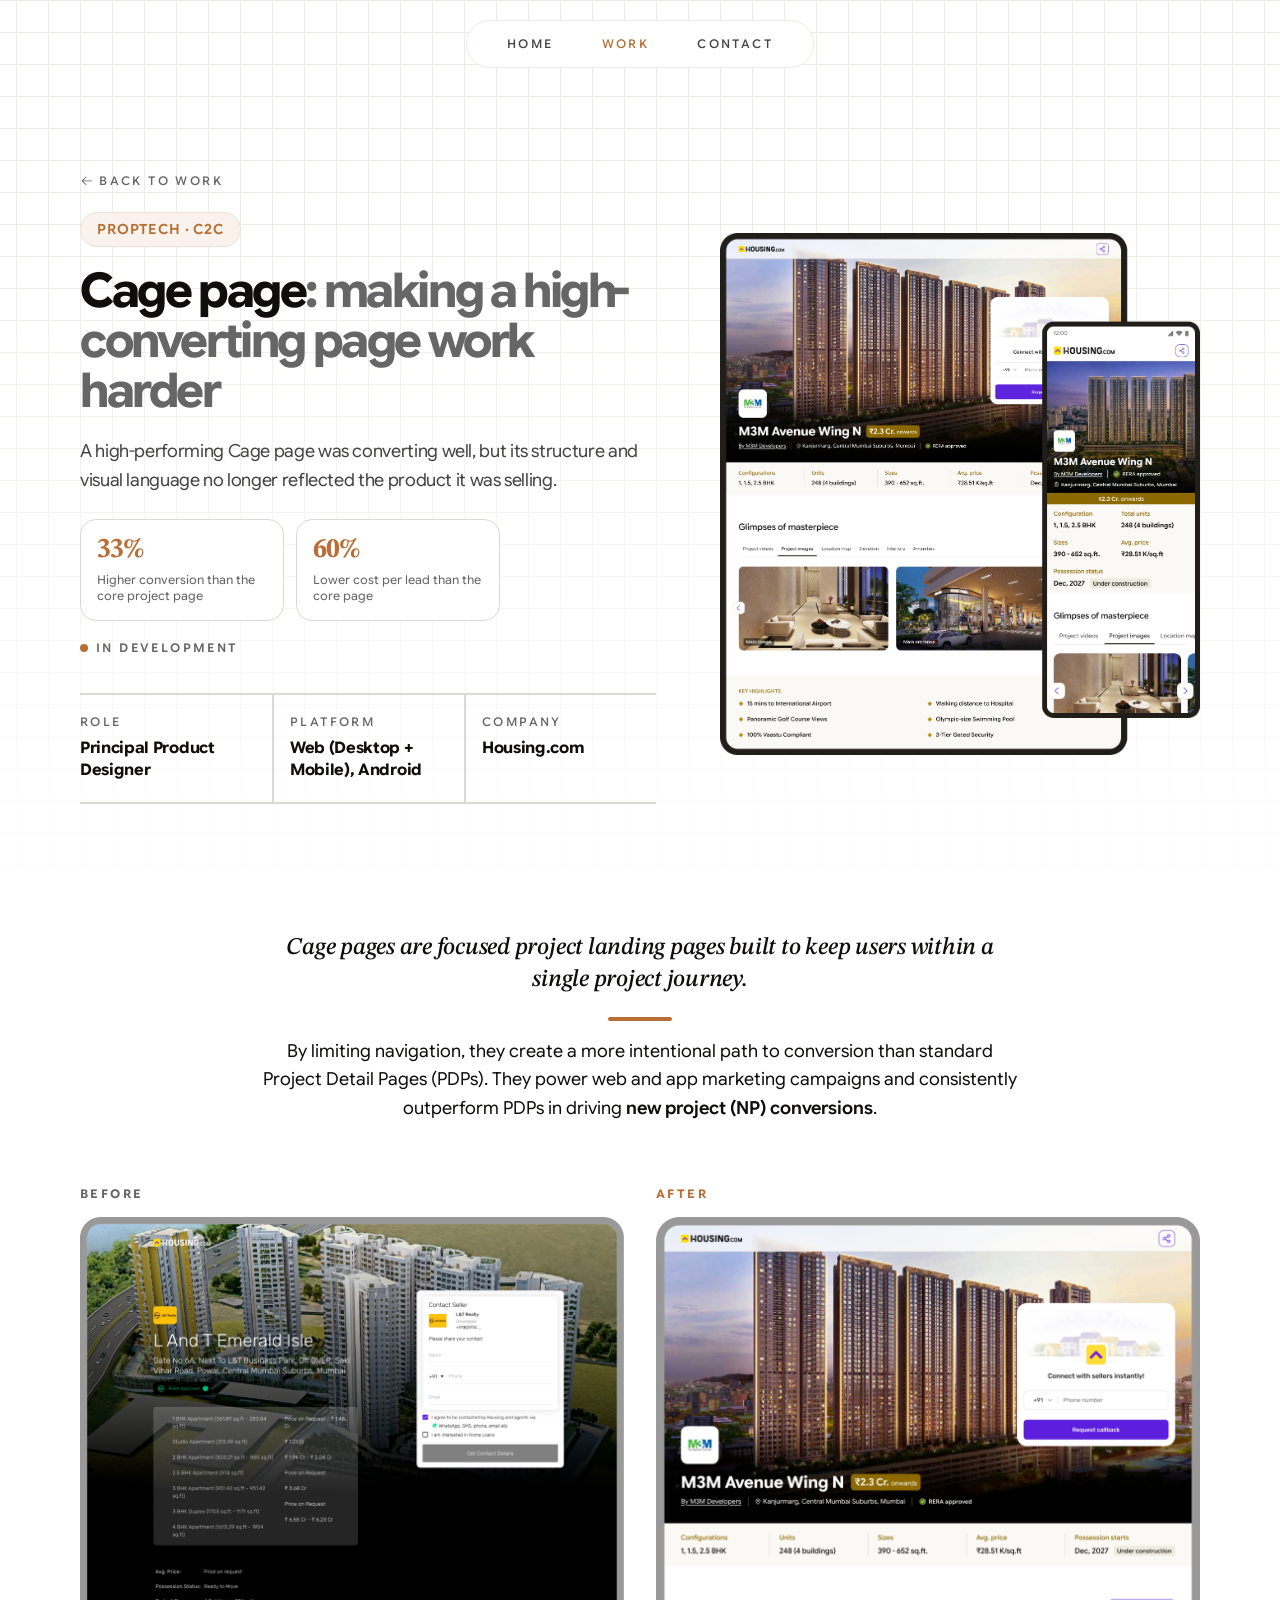
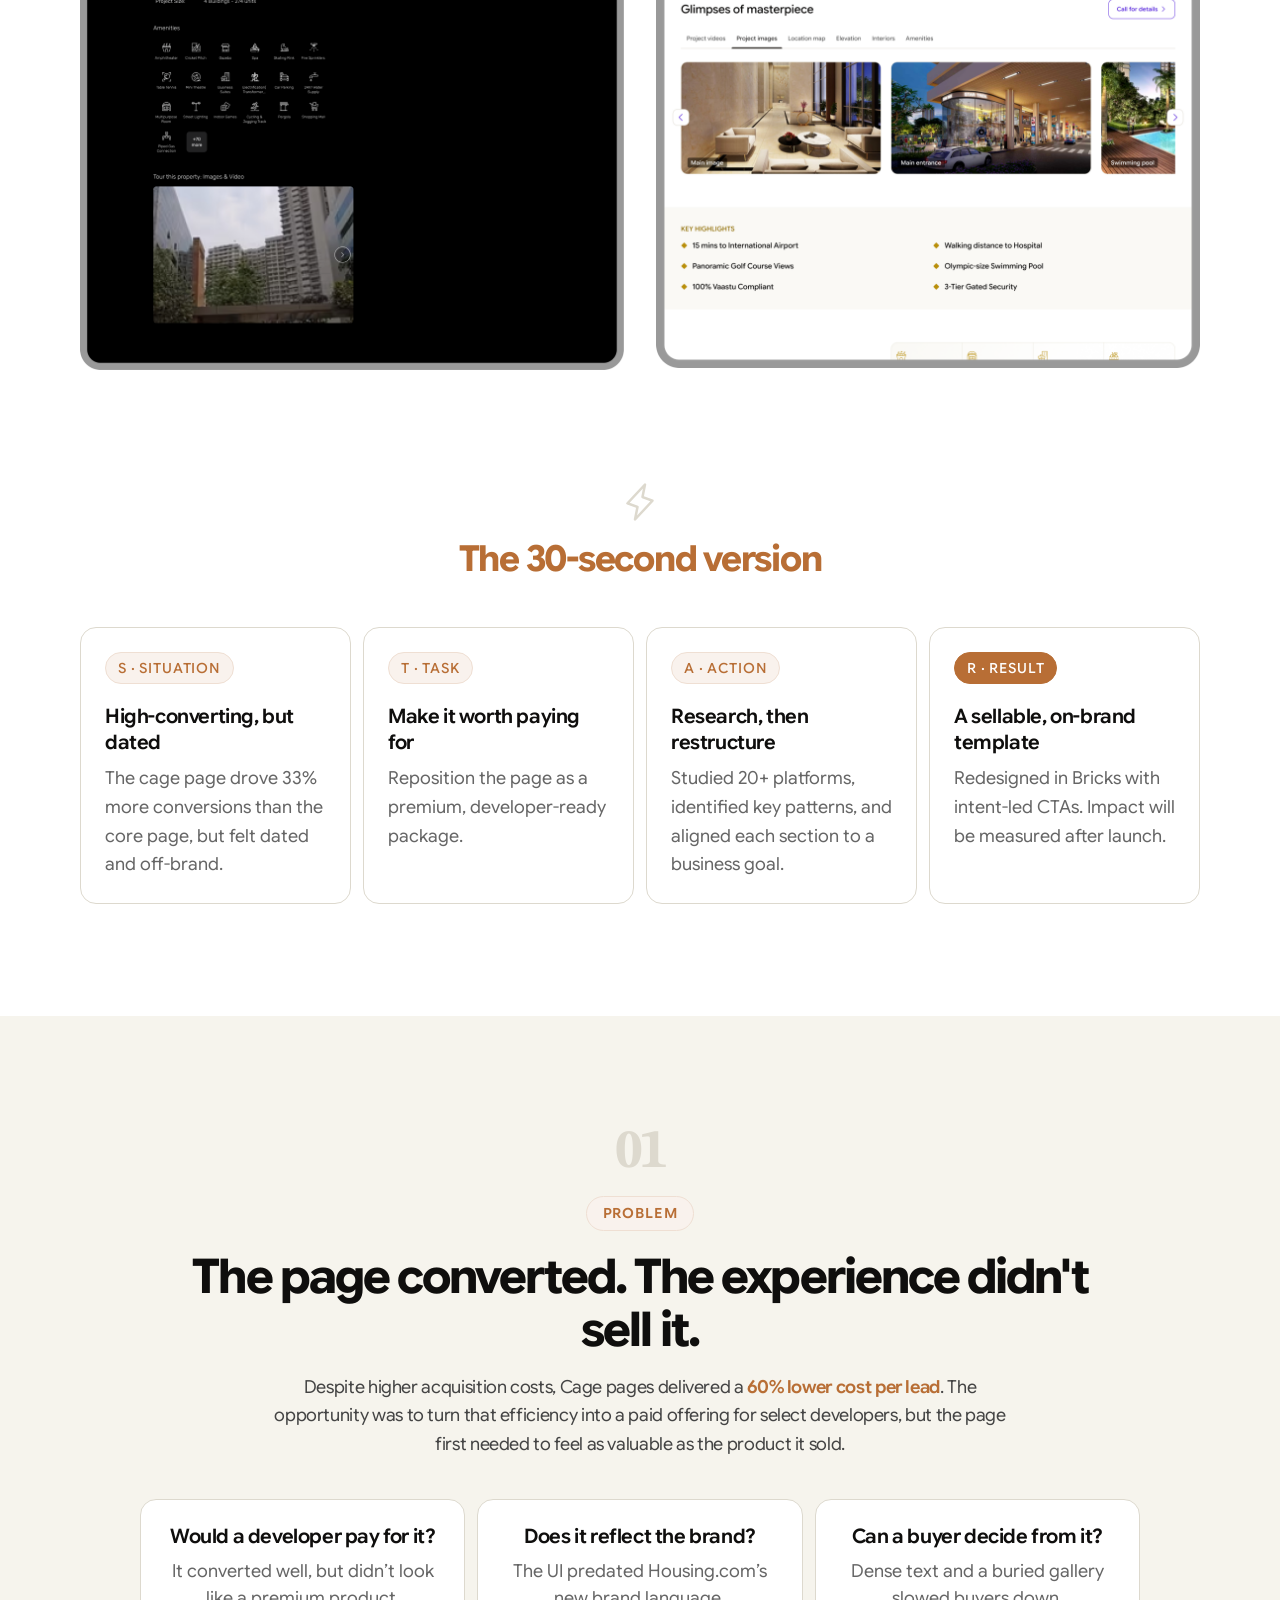
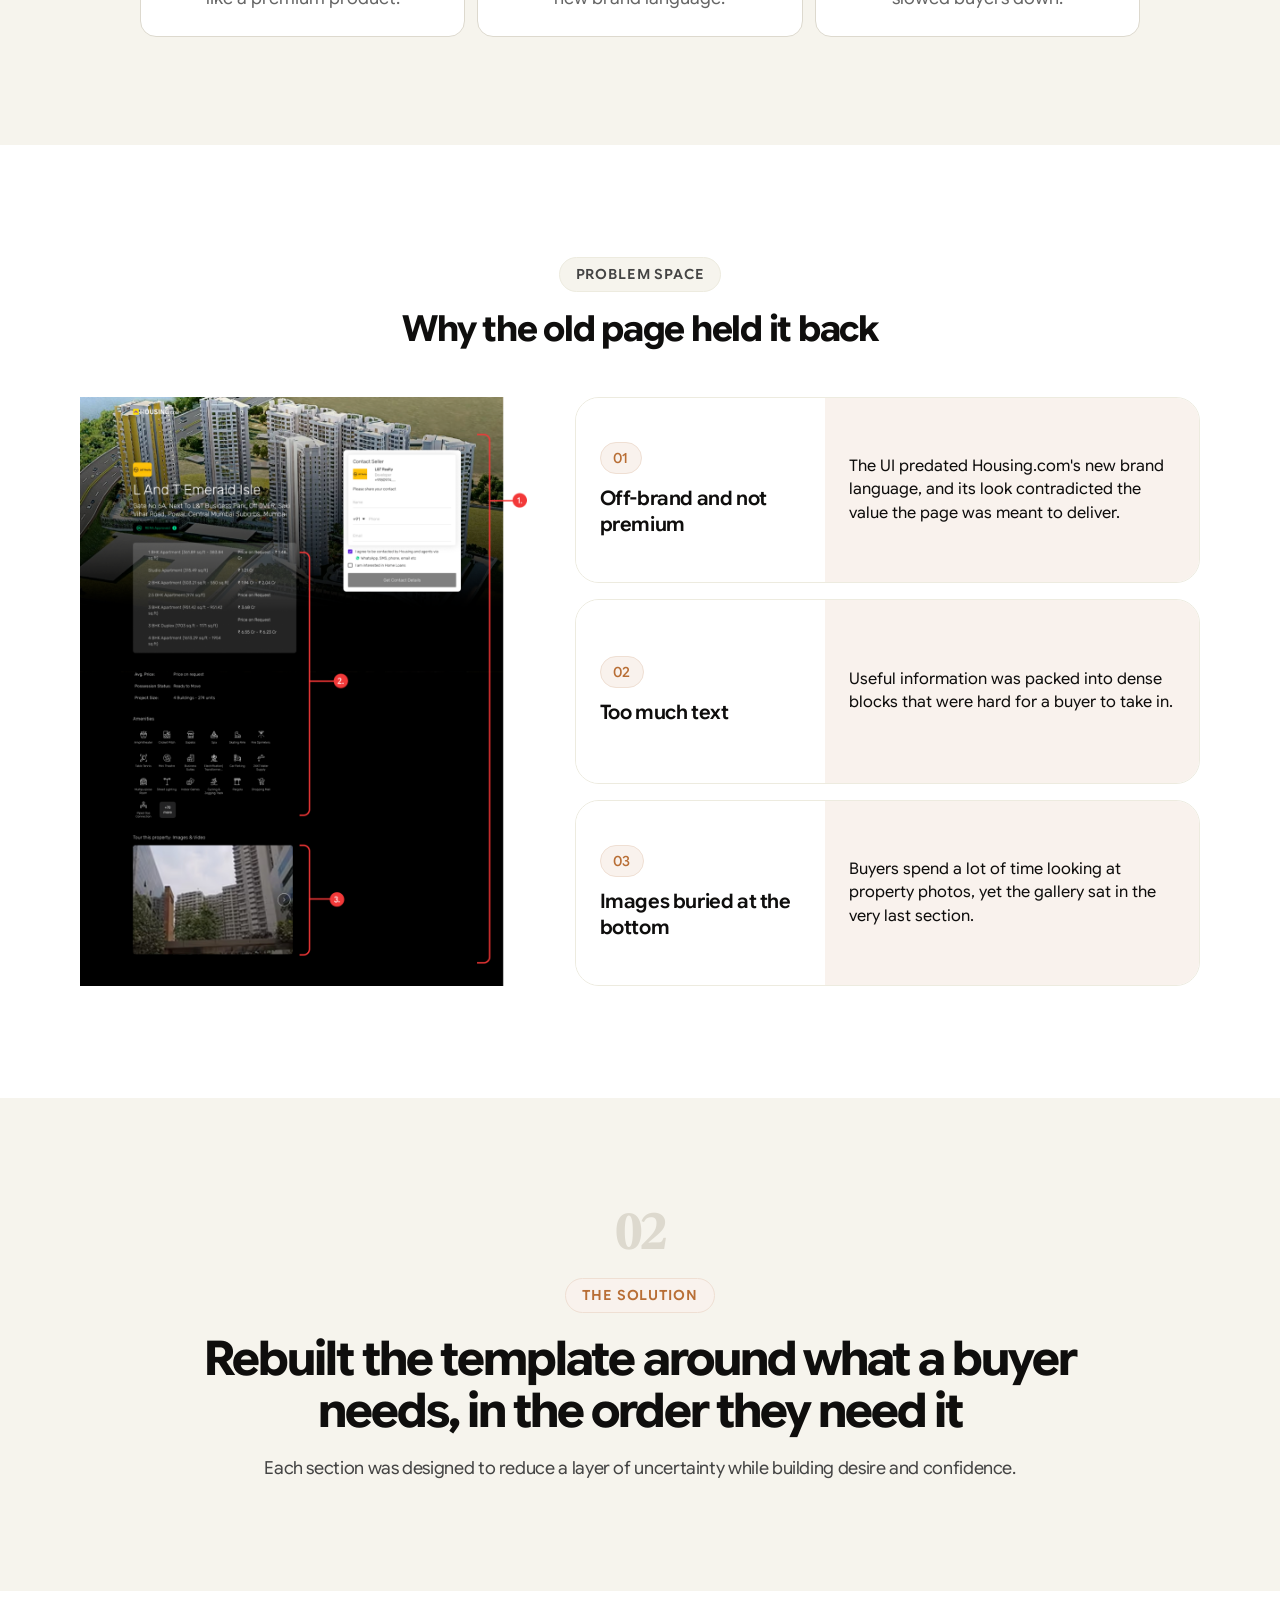
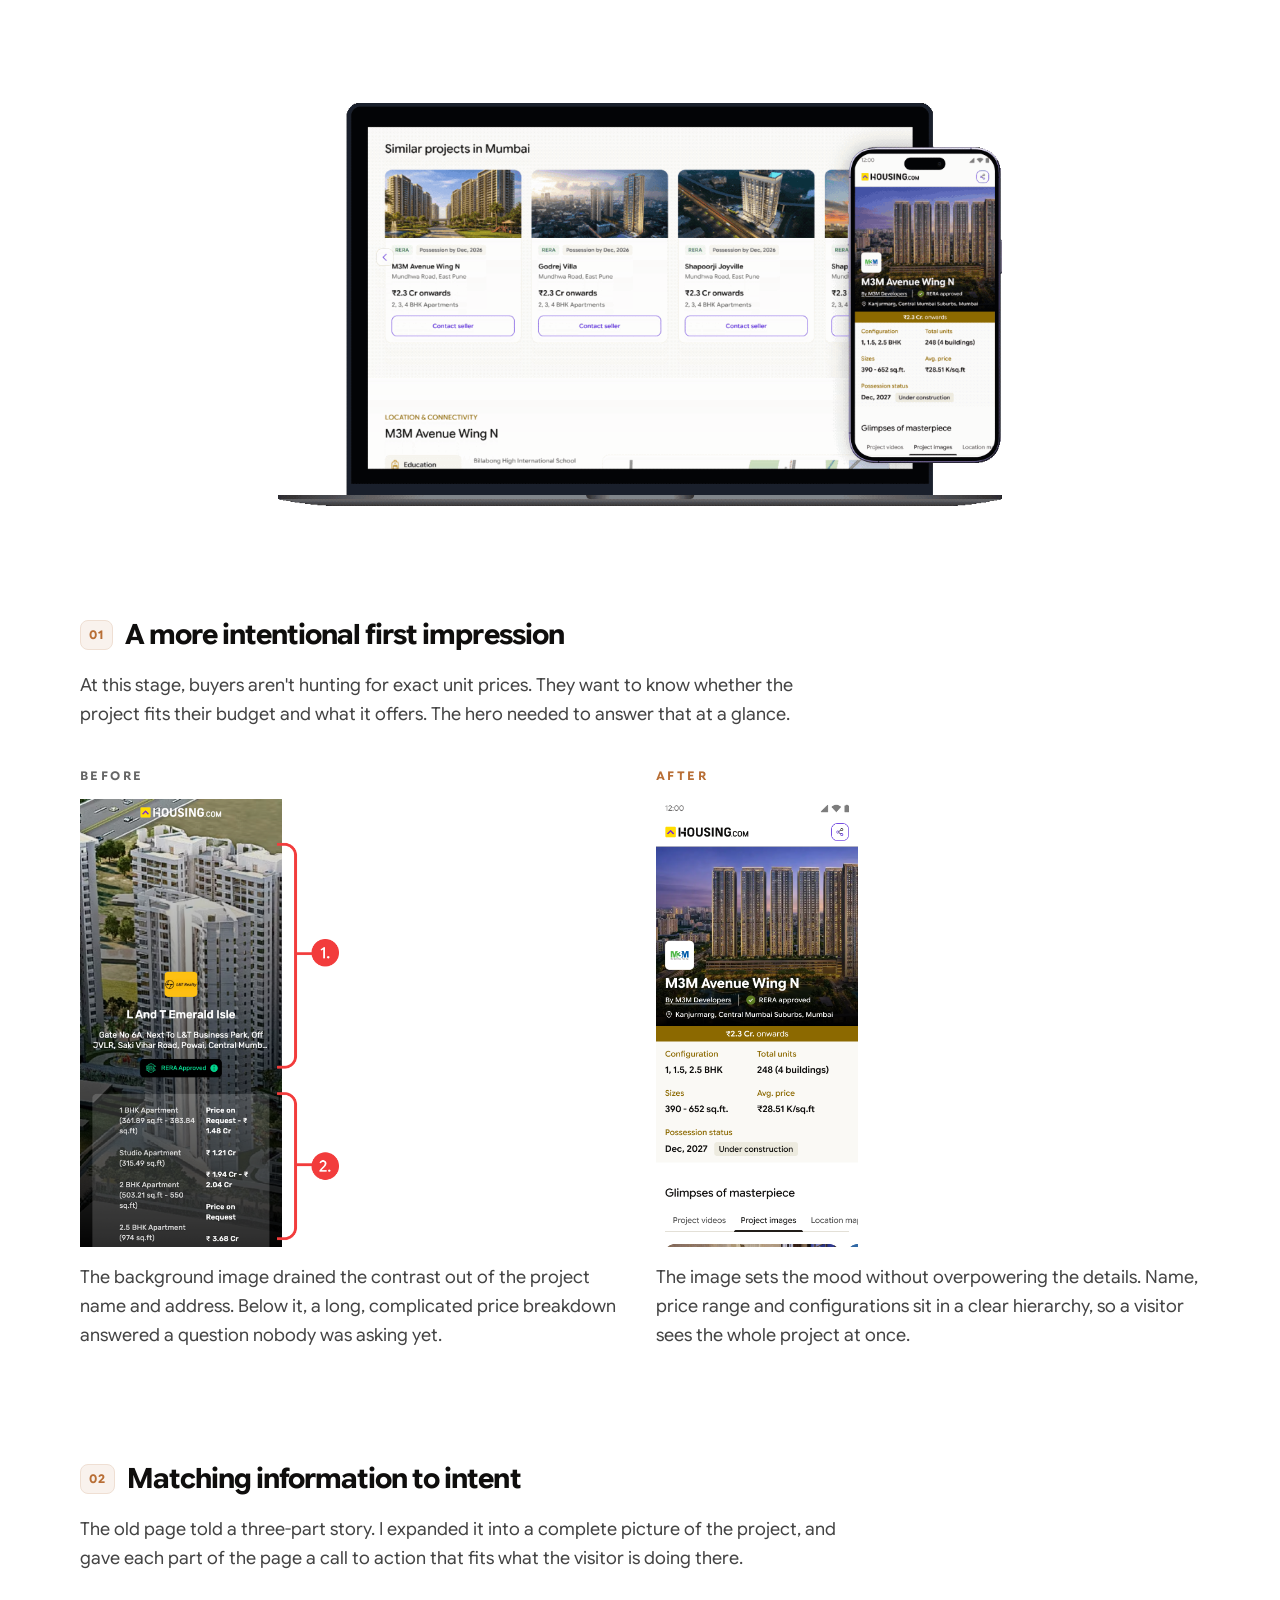
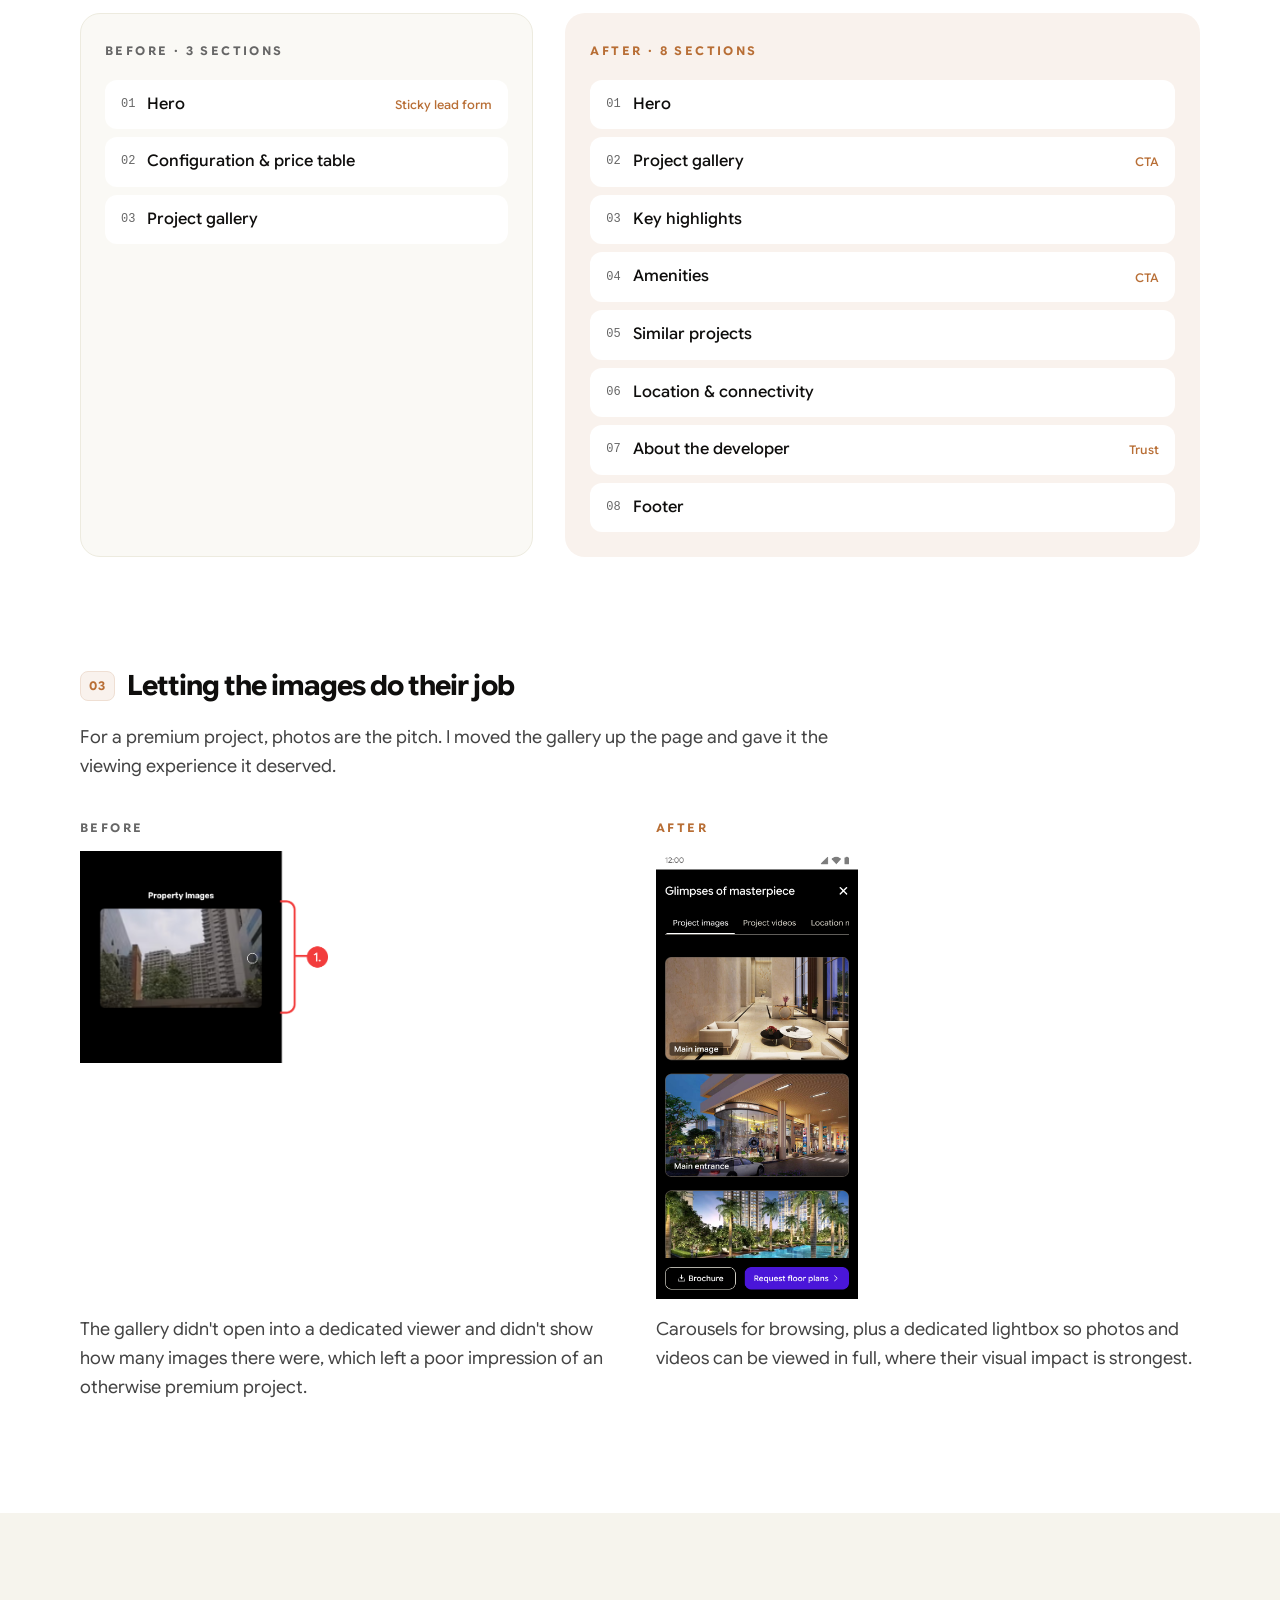
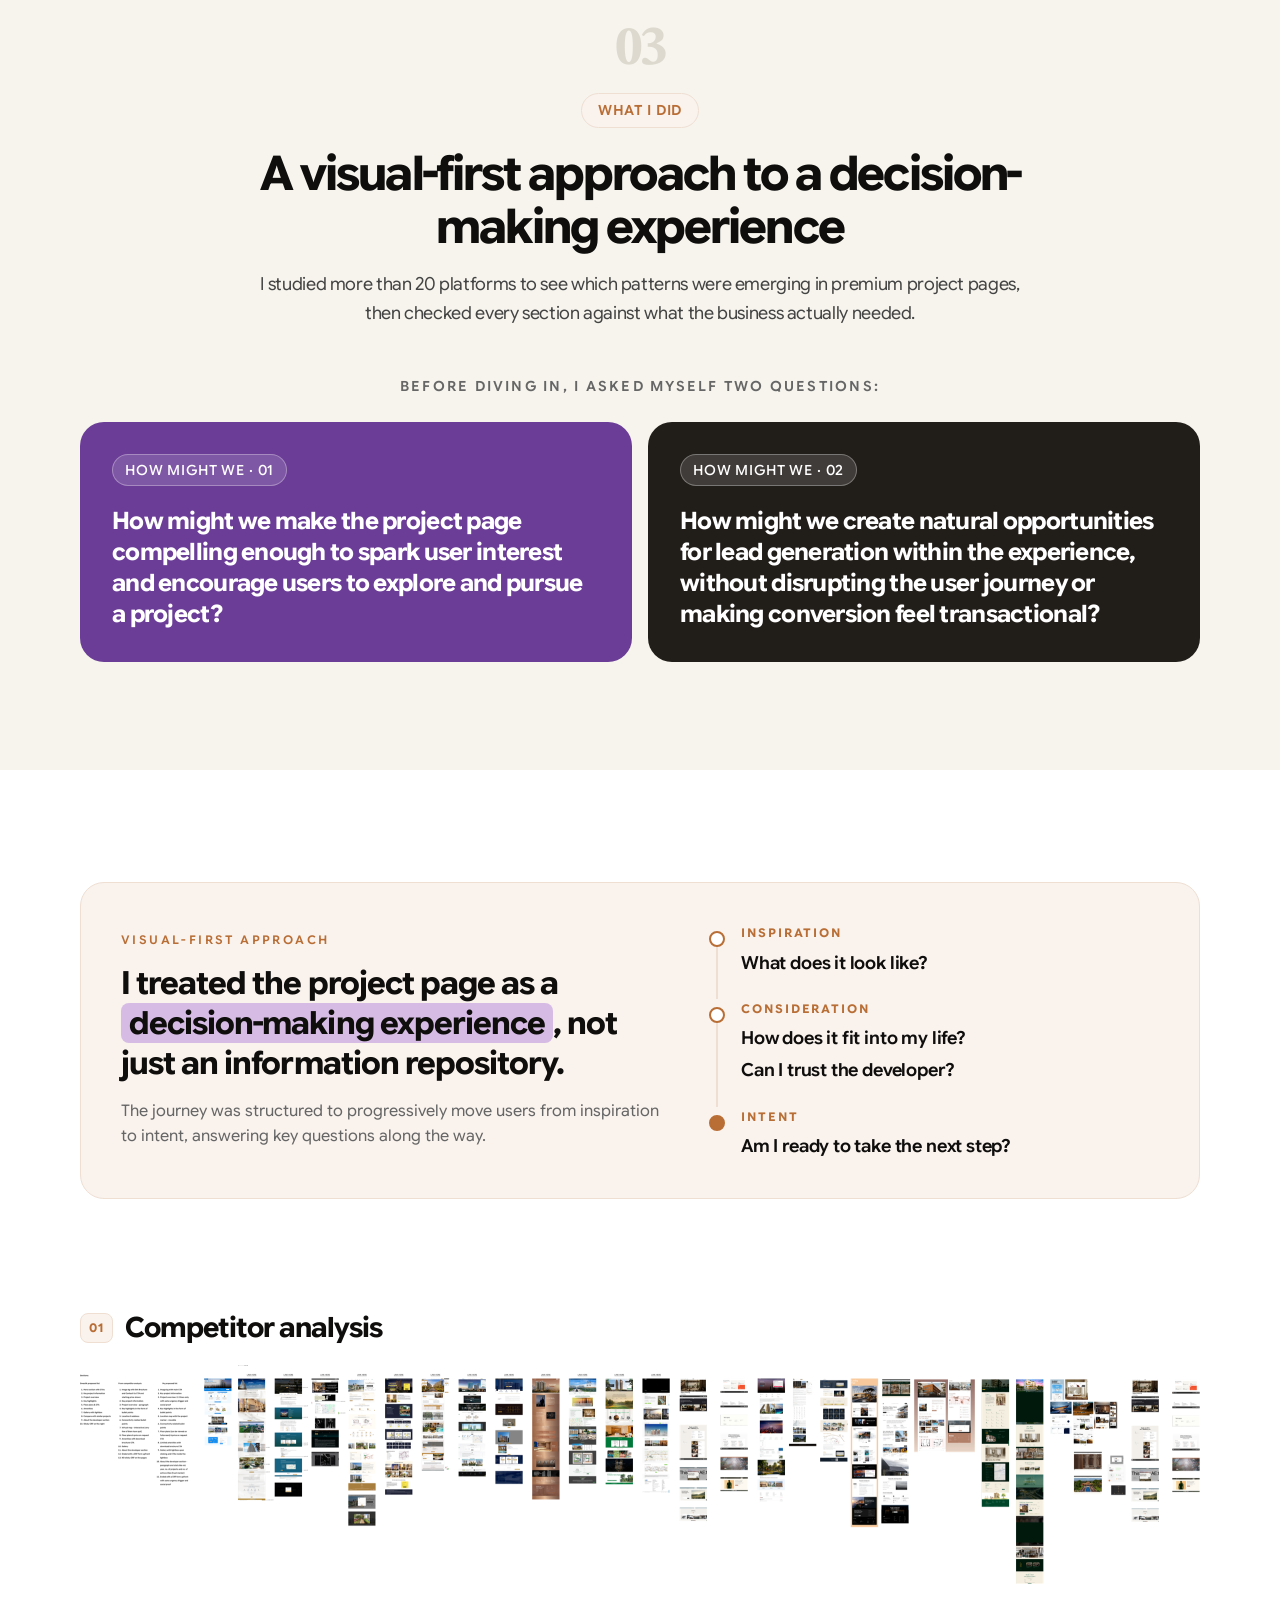
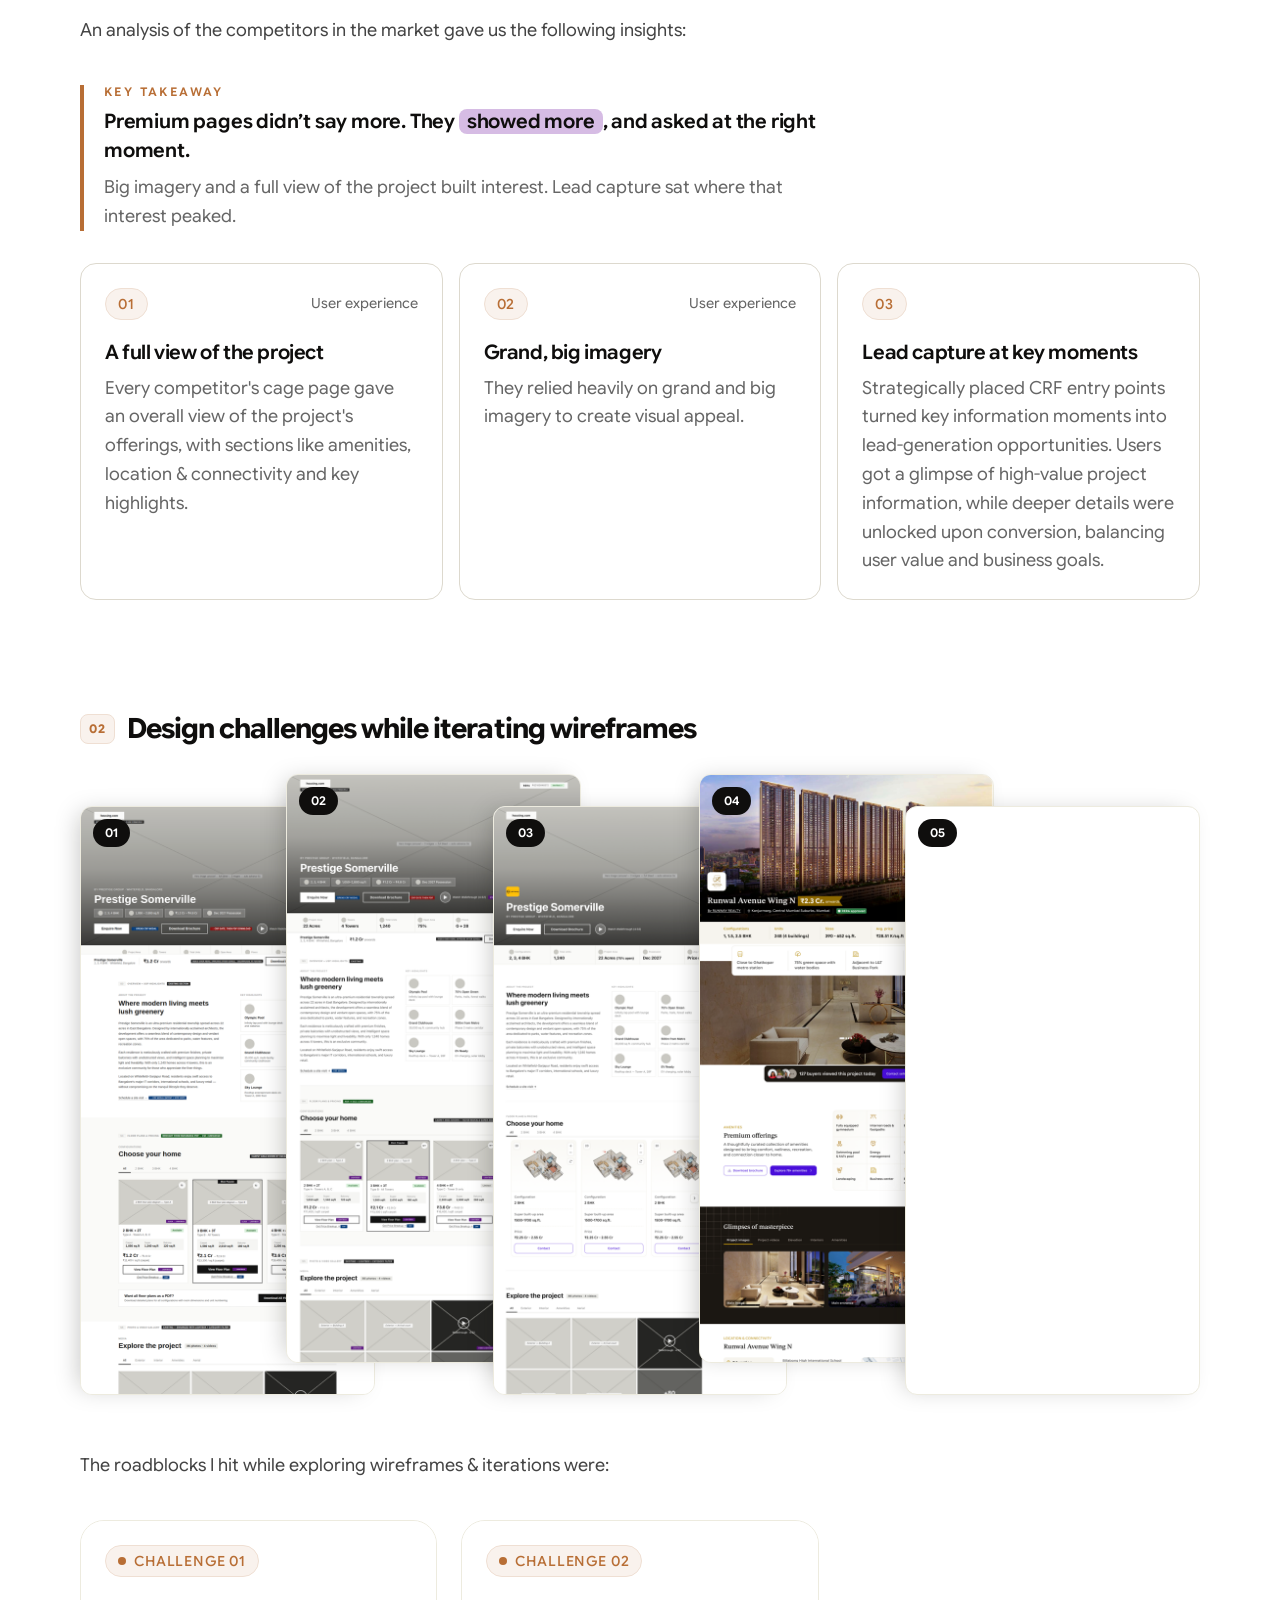
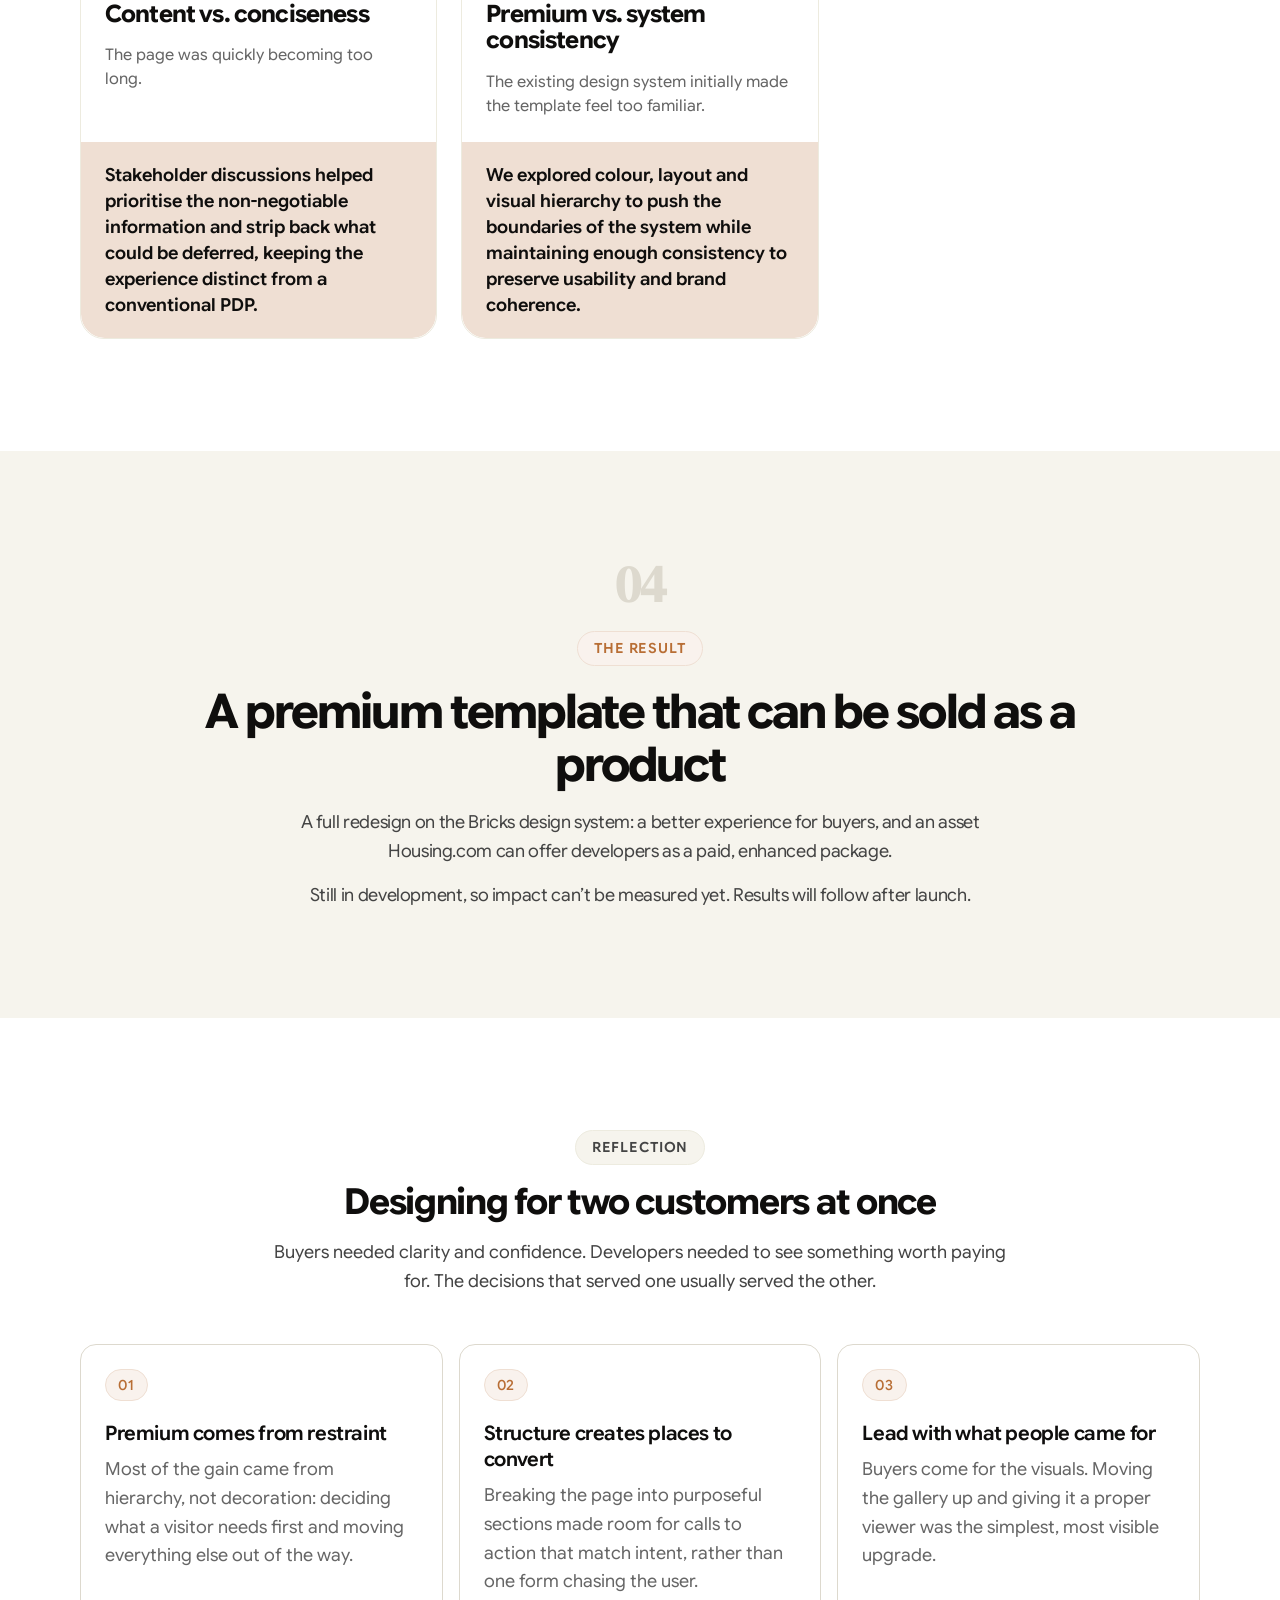
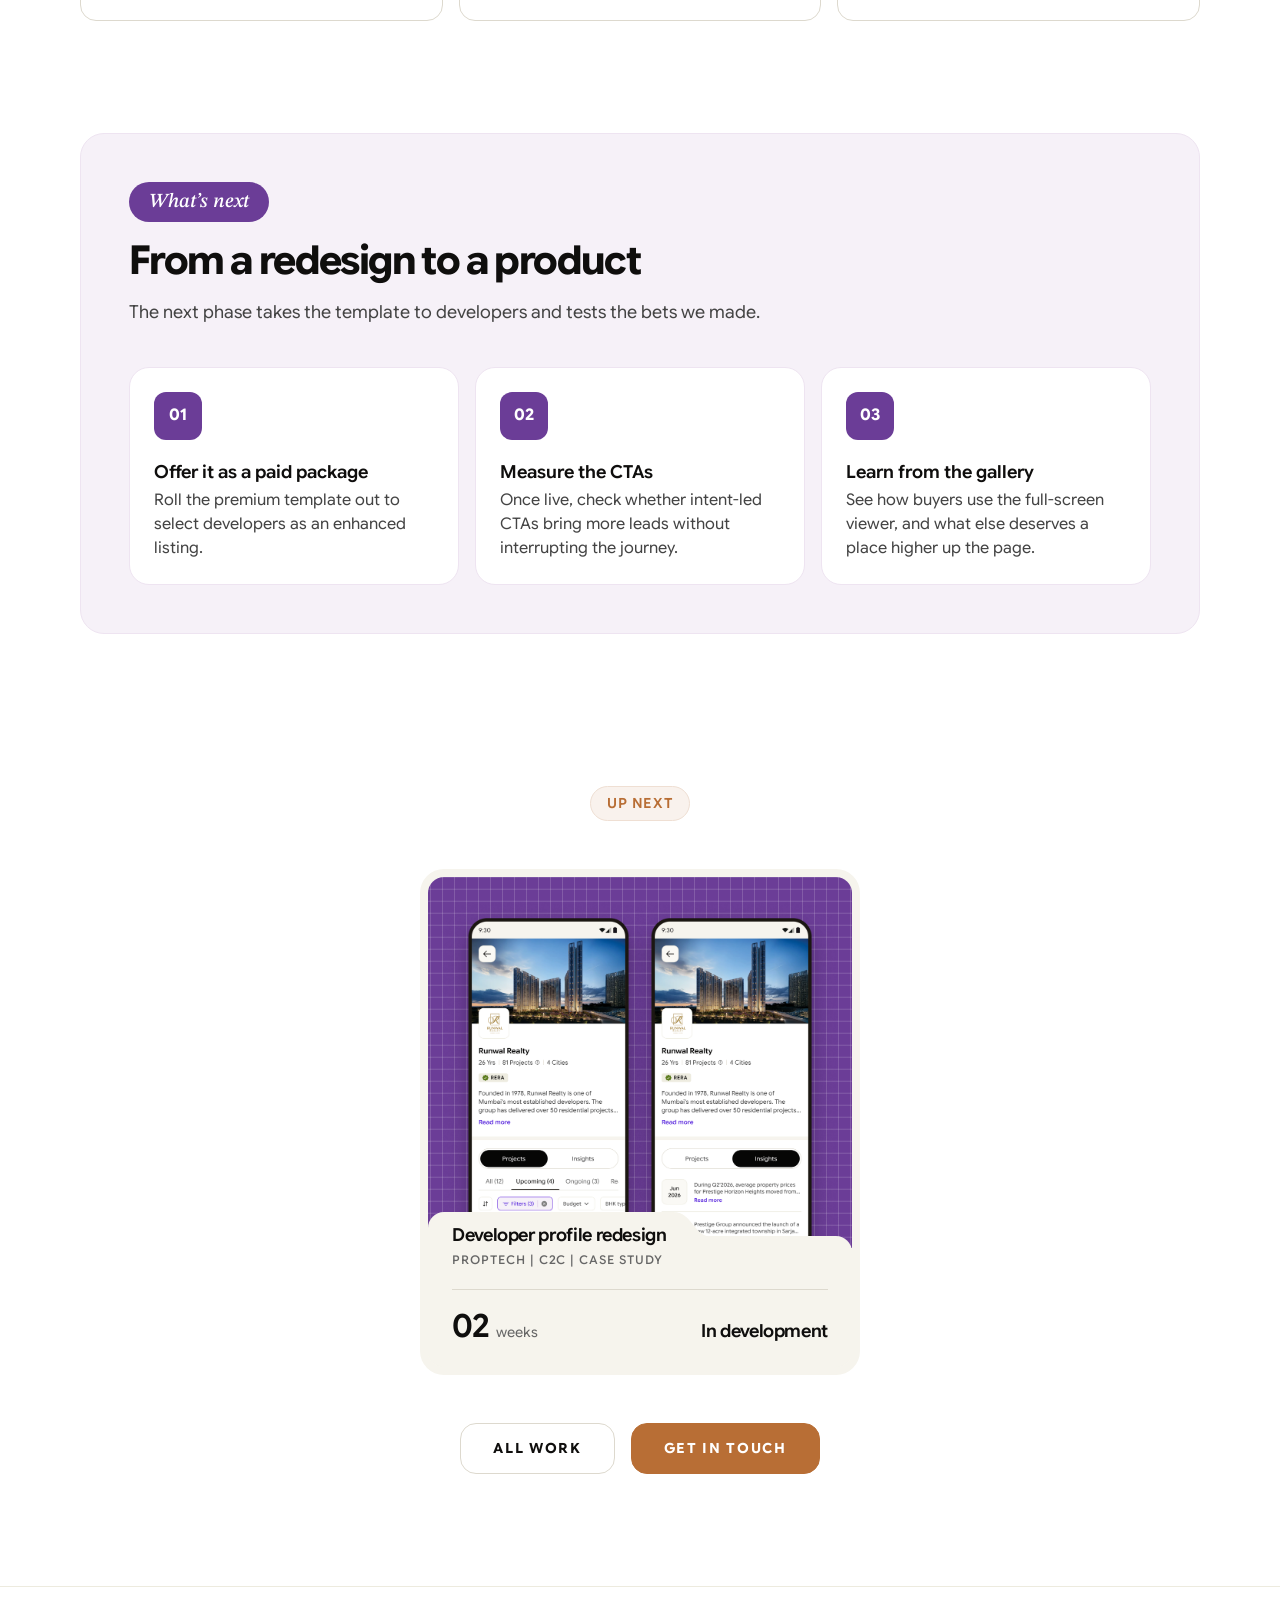
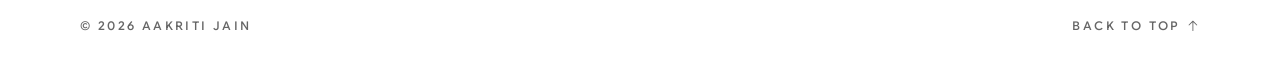
==== commit cda2df4b: "Animate homepage intro and refresh case study heroes - Homepage: staged entrance for the intro (gree" ====
--- a/case-studies/cage-page-redesign.html
+++ b/case-studies/cage-page-redesign.html
@@ -41,6 +41,7 @@
               <small>Lower cost per lead than the core page</small>
             </div>
           </div>
+          <p class="hero__status label">In development</p>
           <dl class="meta hero__meta">
             <div>
               <dt class="label">Role</dt>
@@ -53,10 +54,6 @@
             <div>
               <dt class="label">Company</dt>
               <dd>Housing.com</dd>
-            </div>
-            <div>
-              <dt class="label">Status</dt>
-              <dd>In development</dd>
             </div>
           </dl>
         </div>
--- a/assets/css/styles.css
+++ b/assets/css/styles.css
@@ -459,6 +459,73 @@
   border: 1px solid var(--border-subtle);
 }
 
+/* Homepage intro: a short staged entrance on load. Everything ends fully
+   visible; skipped entirely for reduced motion */
+.intro__title .w,
+.intro__wave {
+  display: inline-block;
+}
+
+@media (prefers-reduced-motion: no-preference) {
+  .intro__hello,
+  .intro .tag,
+  .intro__title .w,
+  .intro__skills span,
+  .intro__ctas {
+    animation: intro-rise 0.7s cubic-bezier(0.2, 0.7, 0.2, 1) both;
+  }
+
+  .intro__hello { animation-delay: 0.1s; }
+  .intro .tag { animation-delay: 0.3s; }
+
+  /* Soft serif words drift up one after another */
+  .intro__title .w {
+    animation-name: intro-word;
+    animation-delay: calc(0.5s + var(--i) * 0.08s);
+  }
+
+  /* The bold words land with a small bounce */
+  .intro__title .w--pop {
+    animation-name: intro-pop;
+    animation-duration: 0.6s;
+    animation-timing-function: cubic-bezier(0.3, 1.5, 0.5, 1);
+    animation-delay: calc(1s + var(--i) * 0.12s);
+  }
+
+  .intro__skills span { animation-delay: calc(1.5s + var(--i) * 0.08s); }
+  .intro__ctas { animation-delay: 1.85s; }
+
+  /* The hand waves once the greeting has settled */
+  .intro__wave {
+    transform-origin: 70% 75%;
+    animation: intro-wave 1.4s ease-in-out 0.7s both;
+  }
+}
+
+@keyframes intro-rise {
+  from { opacity: 0; transform: translateY(var(--space-s)); }
+  to { opacity: 1; transform: none; }
+}
+
+@keyframes intro-word {
+  from { opacity: 0; transform: translateY(0.35em); filter: blur(6px); }
+  to { opacity: 1; transform: none; filter: blur(0); }
+}
+
+@keyframes intro-pop {
+  from { opacity: 0; transform: translateY(0.4em) scale(0.92); }
+  to { opacity: 1; transform: none; }
+}
+
+@keyframes intro-wave {
+  0%, 100% { transform: rotate(0); }
+  15% { transform: rotate(16deg); }
+  30% { transform: rotate(-8deg); }
+  45% { transform: rotate(14deg); }
+  60% { transform: rotate(-4deg); }
+  75% { transform: rotate(10deg); }
+}
+
 .intro__title {
   max-width: 900px;
   margin-top: var(--space-xl);
@@ -704,6 +771,17 @@
   object-fit: contain;
 }
 
+/* Desktop + phone composite (hero.png, 1541 × 955), shown whole */
+.hero__visual--wide {
+  aspect-ratio: 1541 / 955;
+}
+
+.hero__visual--wide img {
+  width: 100%;
+  height: 100%;
+  object-fit: contain;
+}
+
 .hero__visual img {
   width: 100%;
   height: 100%;
@@ -743,10 +821,46 @@
     gap: var(--space-5xl);
   }
 
+  /* Wide desktop + phone image: give the visual the larger column (20% wider) */
+  .hero--wide-visual .hero__grid {
+    grid-template-columns: 5fr 6fr;
+  }
+
+  /* Grow the image so its visible right edge (the PNG has a shadow margin:
+     opaque to 1477 of 1541px) meets the container edge like the cage hero,
+     and let it reach half-way into the column gap on the left */
+  .hero--wide-visual .hero__visual--wide {
+    aspect-ratio: auto;
+  }
+
+  .hero--wide-visual .hero__visual--wide img {
+    width: calc((100% + var(--space-5xl) / 2) * 1541 / 1477);
+    max-width: none;
+    height: auto;
+    margin-left: calc(var(--space-5xl) / -2);
+  }
+
   /* Meta stacks label/value in tighter columns on the narrow side */
   .hero--case .meta > div + div {
     padding-left: var(--space-m);
   }
+}
+
+/* Project status: a quiet all-caps line under the stats, with a small dot */
+.hero__status {
+  display: inline-flex;
+  align-items: center;
+  gap: var(--space-xs);
+  margin-top: var(--space-l);
+  font-weight: var(--fw-semibold);
+}
+
+.hero__status::before {
+  content: "";
+  width: var(--space-xs);
+  height: var(--space-xs);
+  border-radius: var(--radius-full);
+  background: var(--accent);
 }
 
 /* Pending data marker */
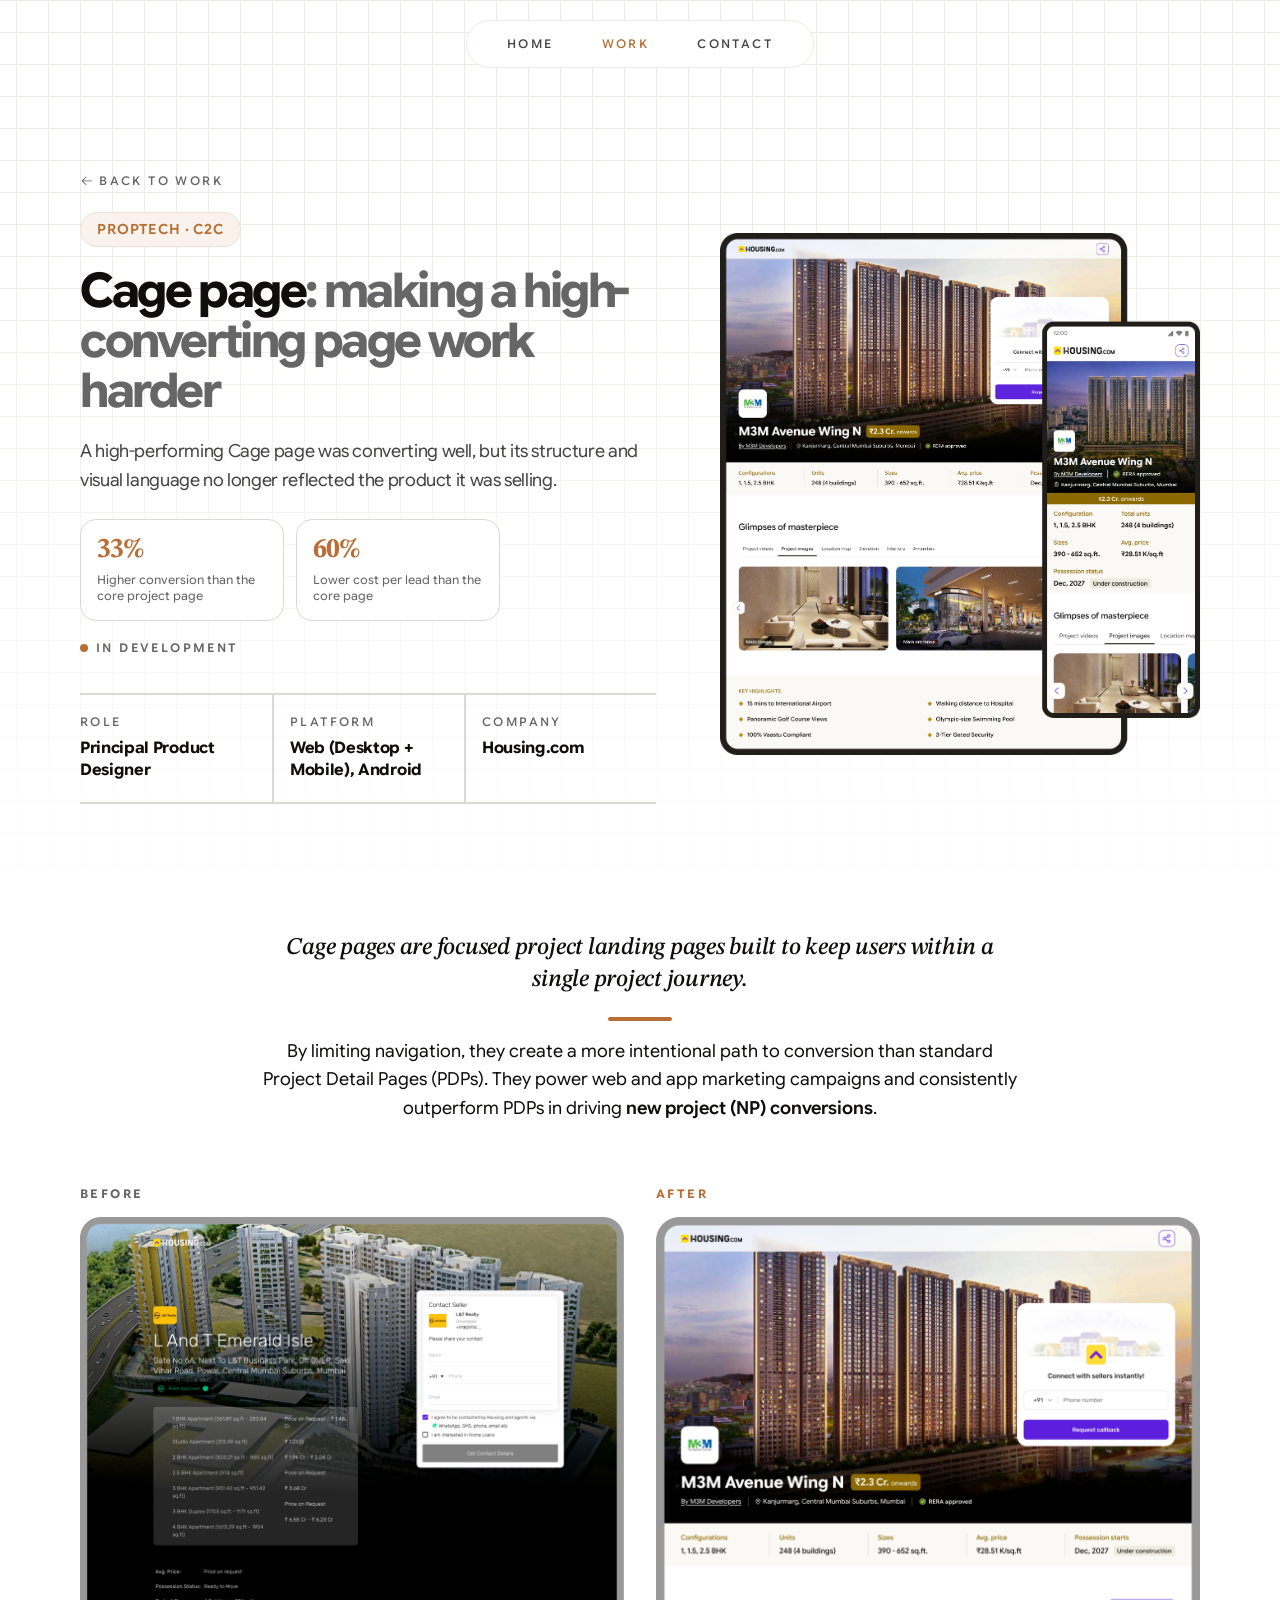
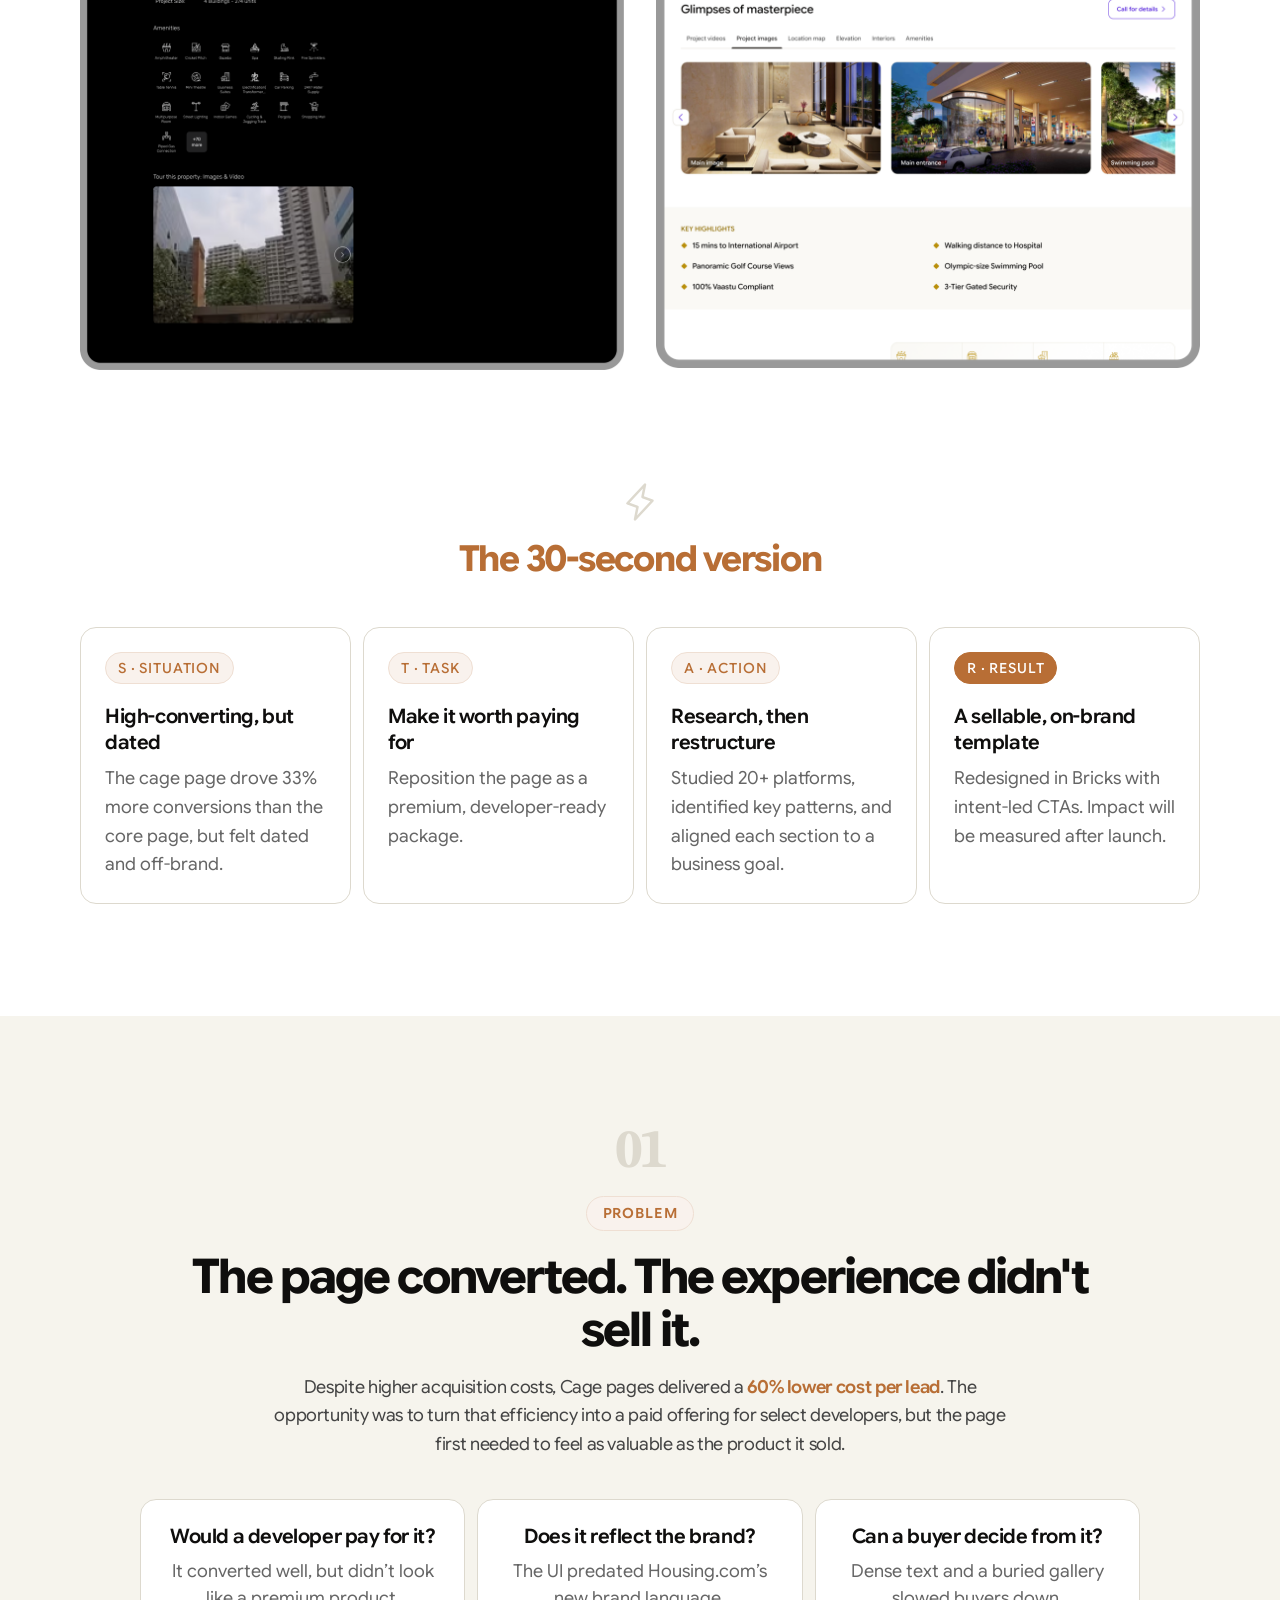
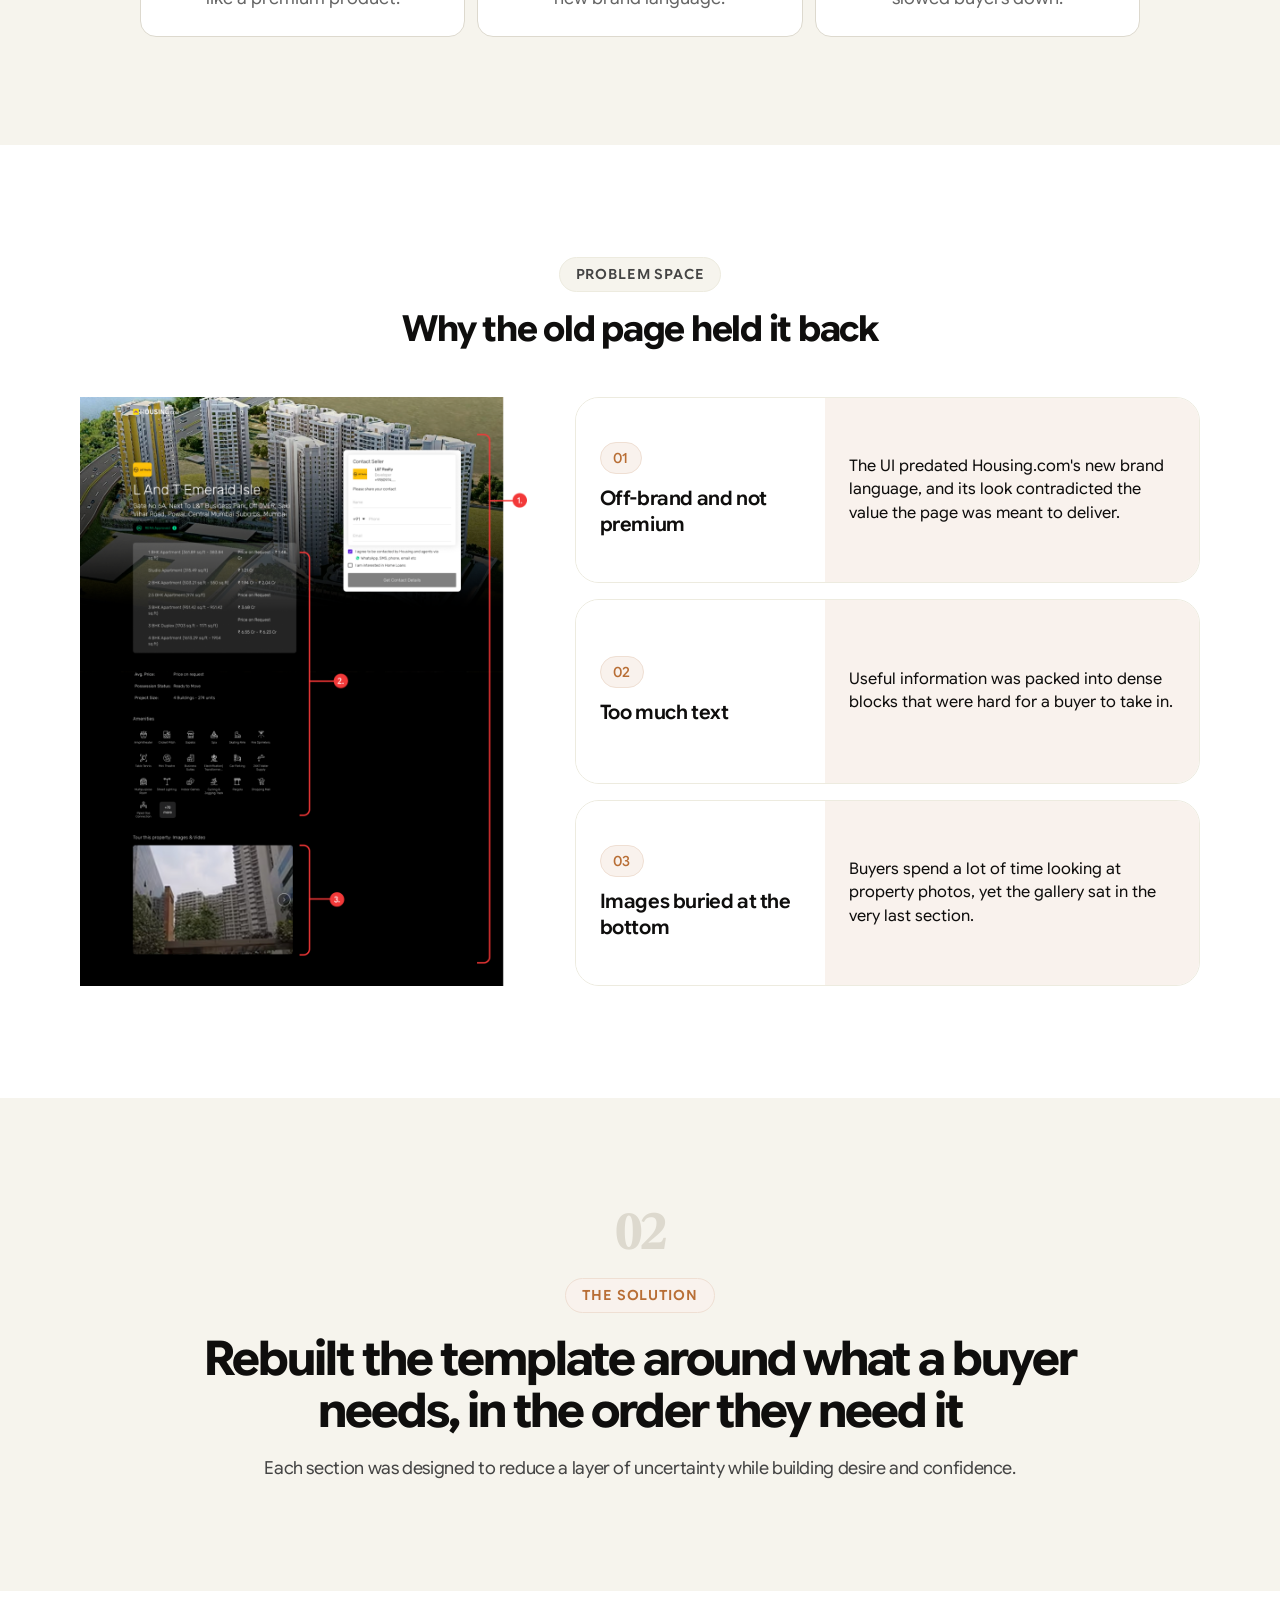
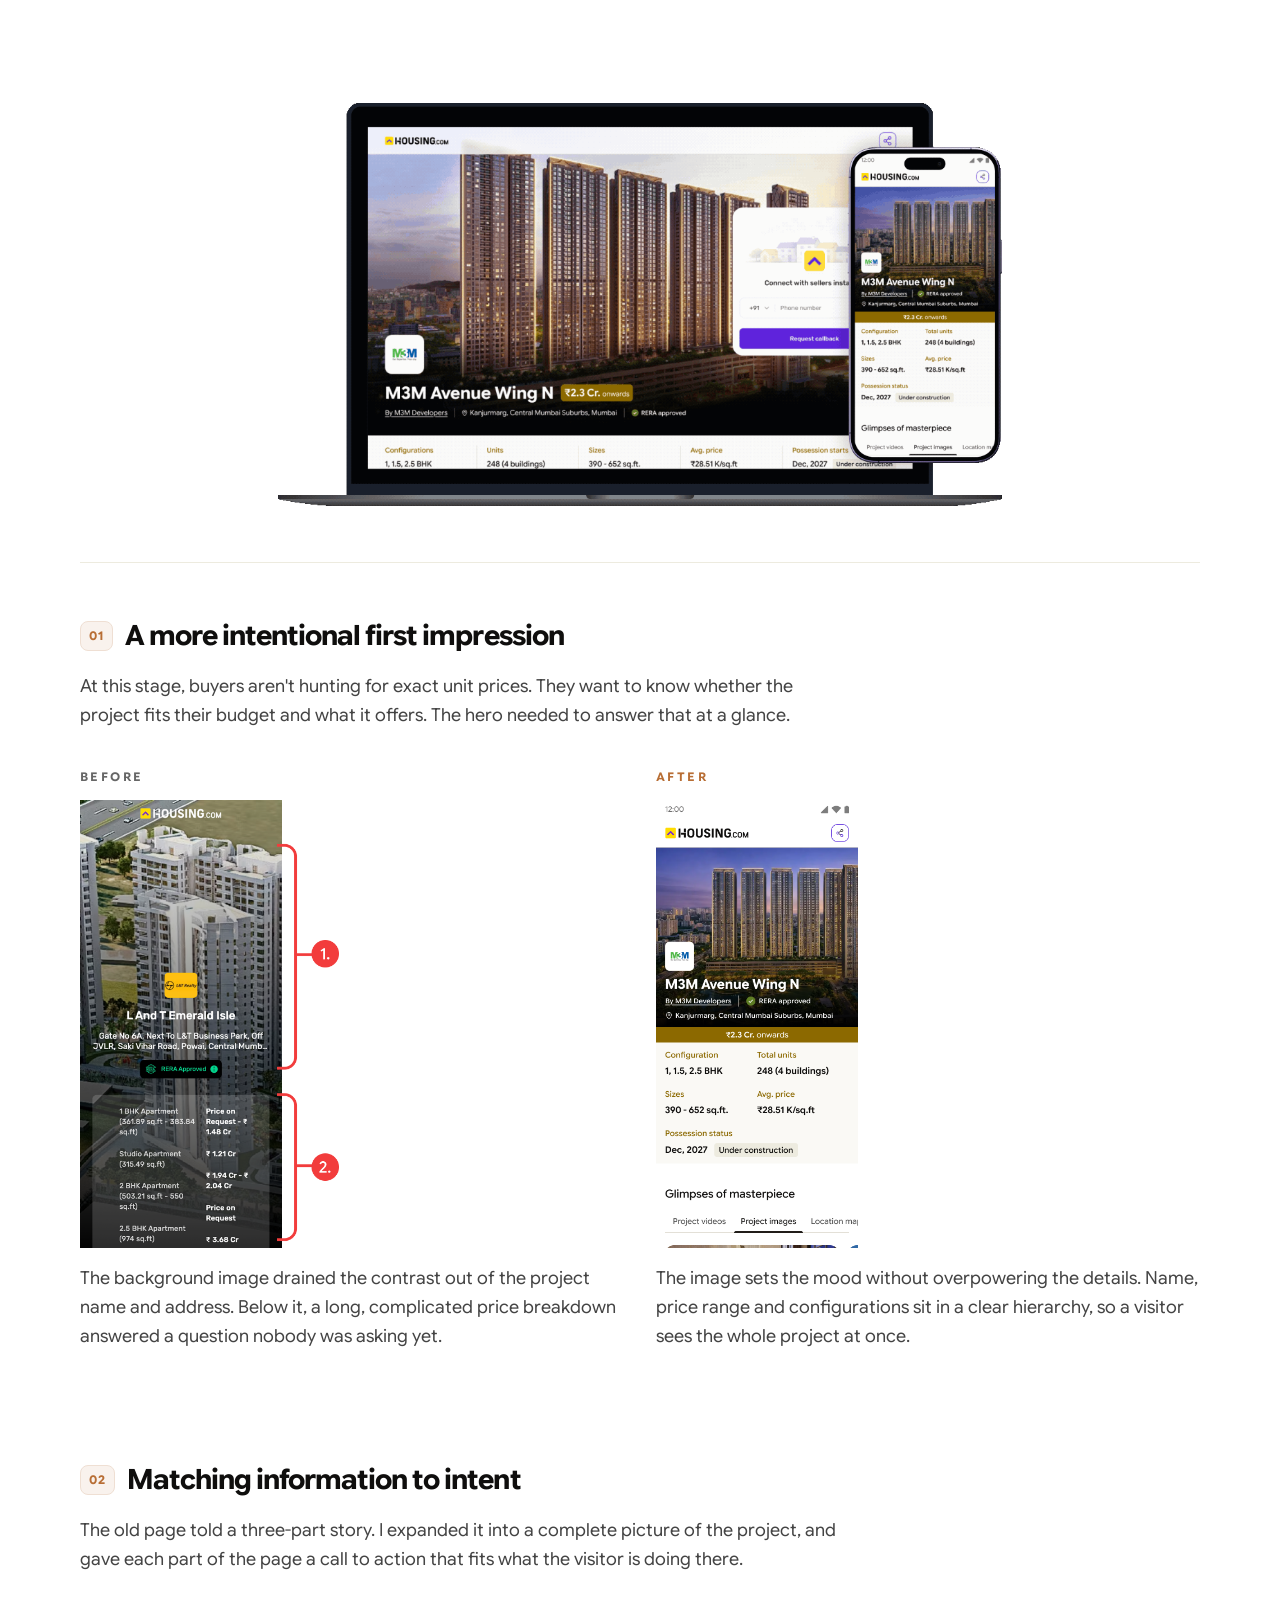
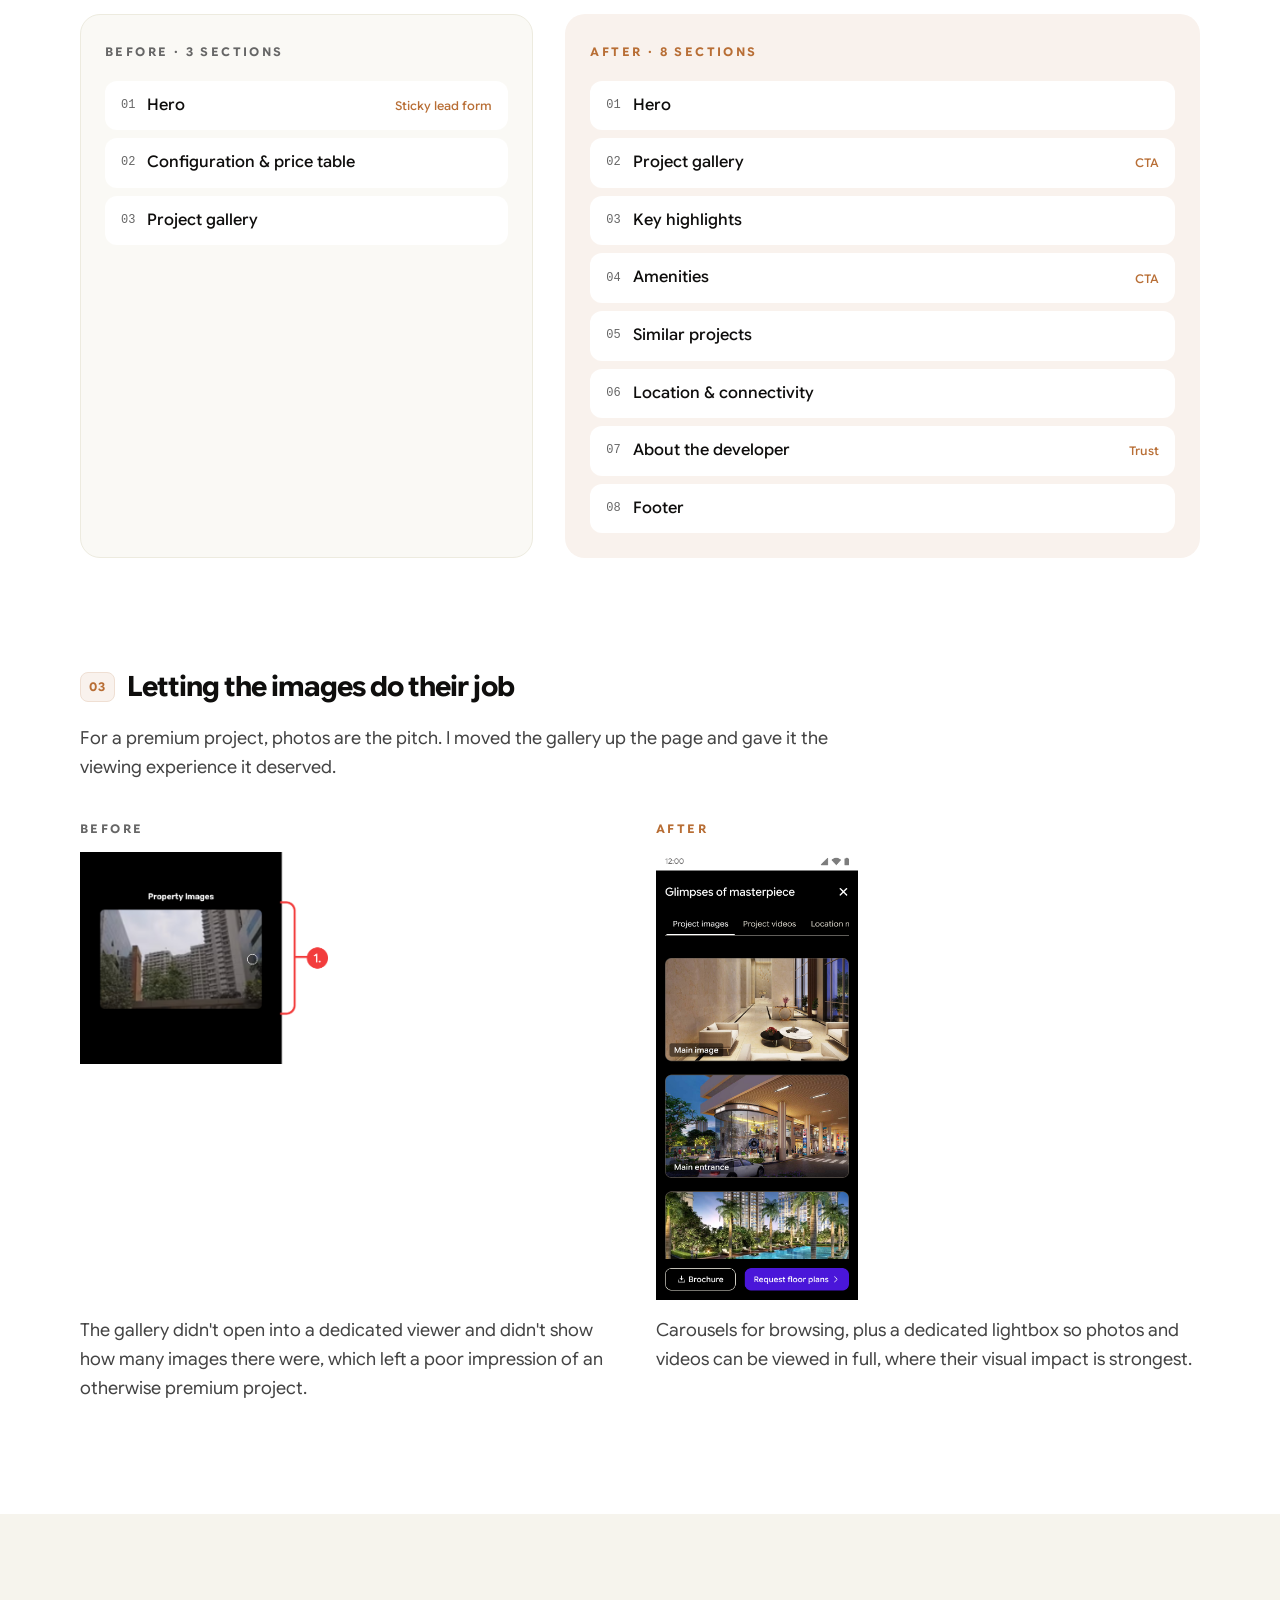
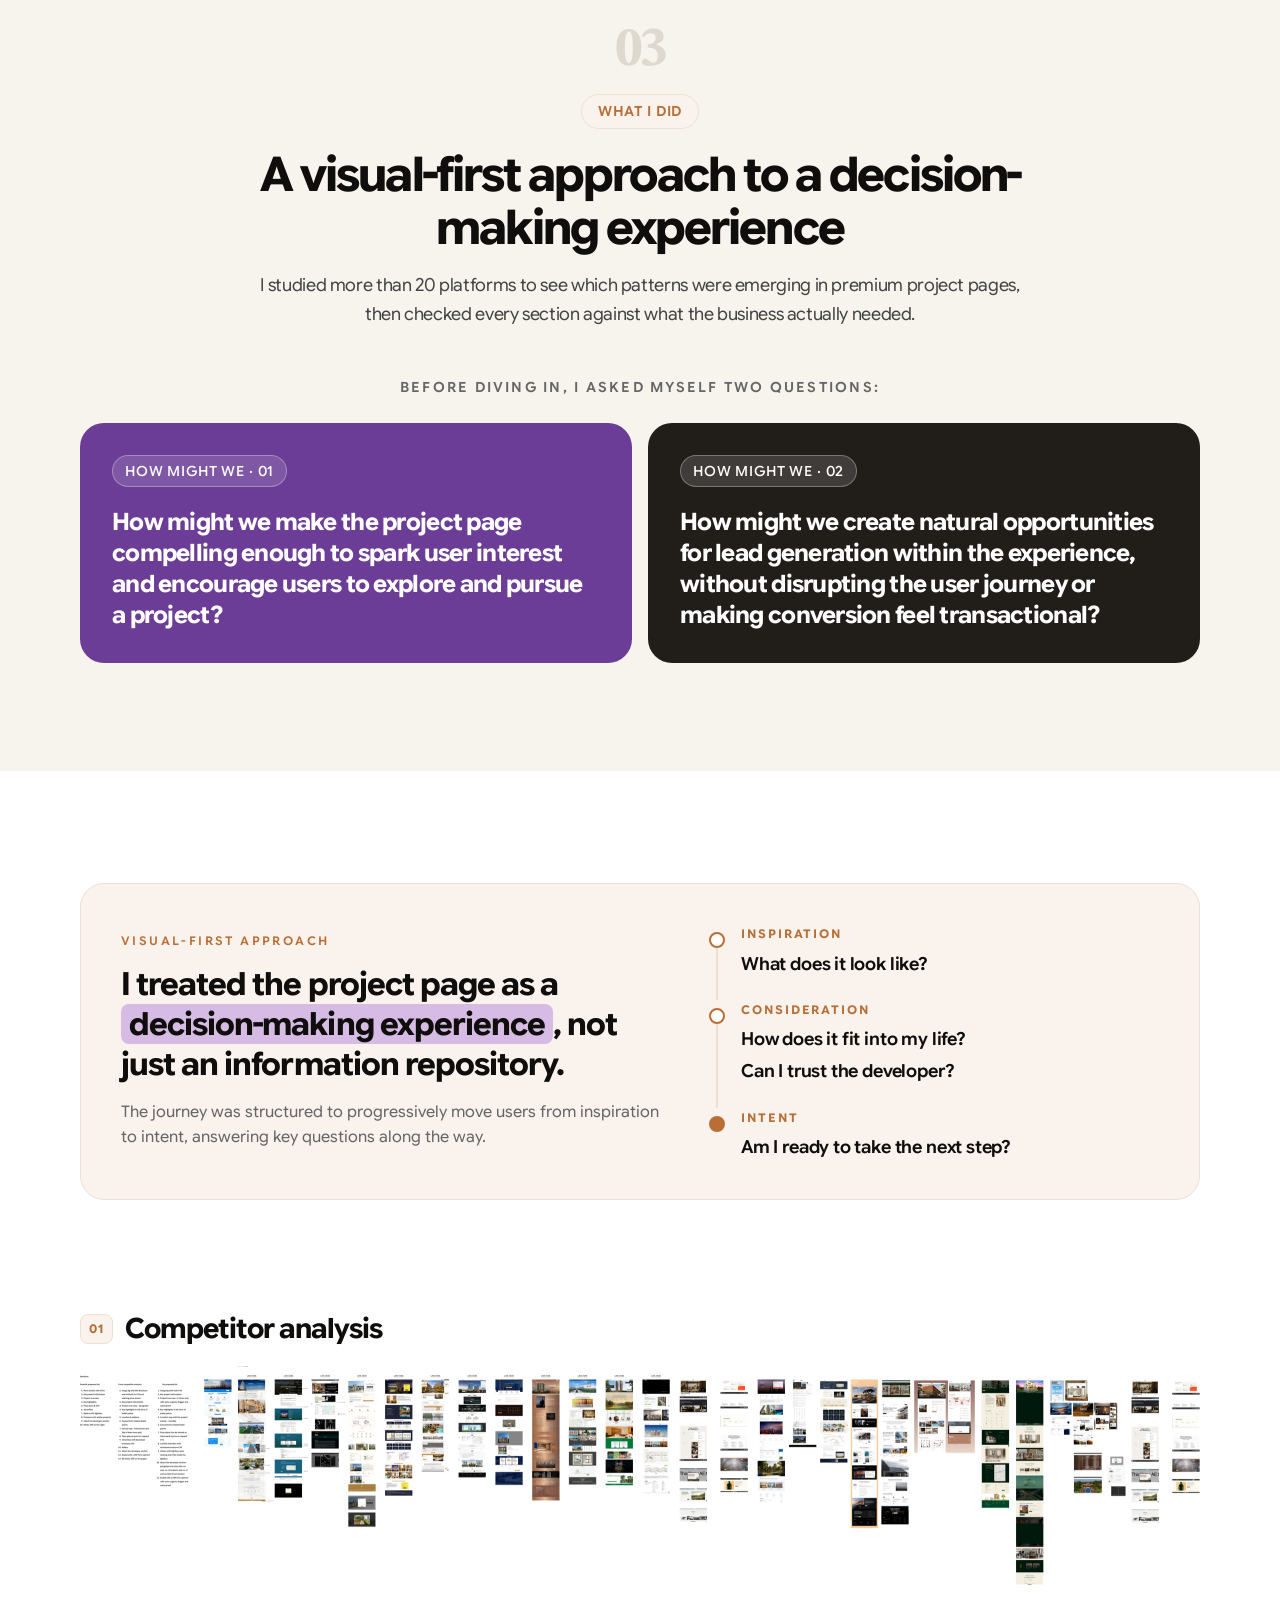
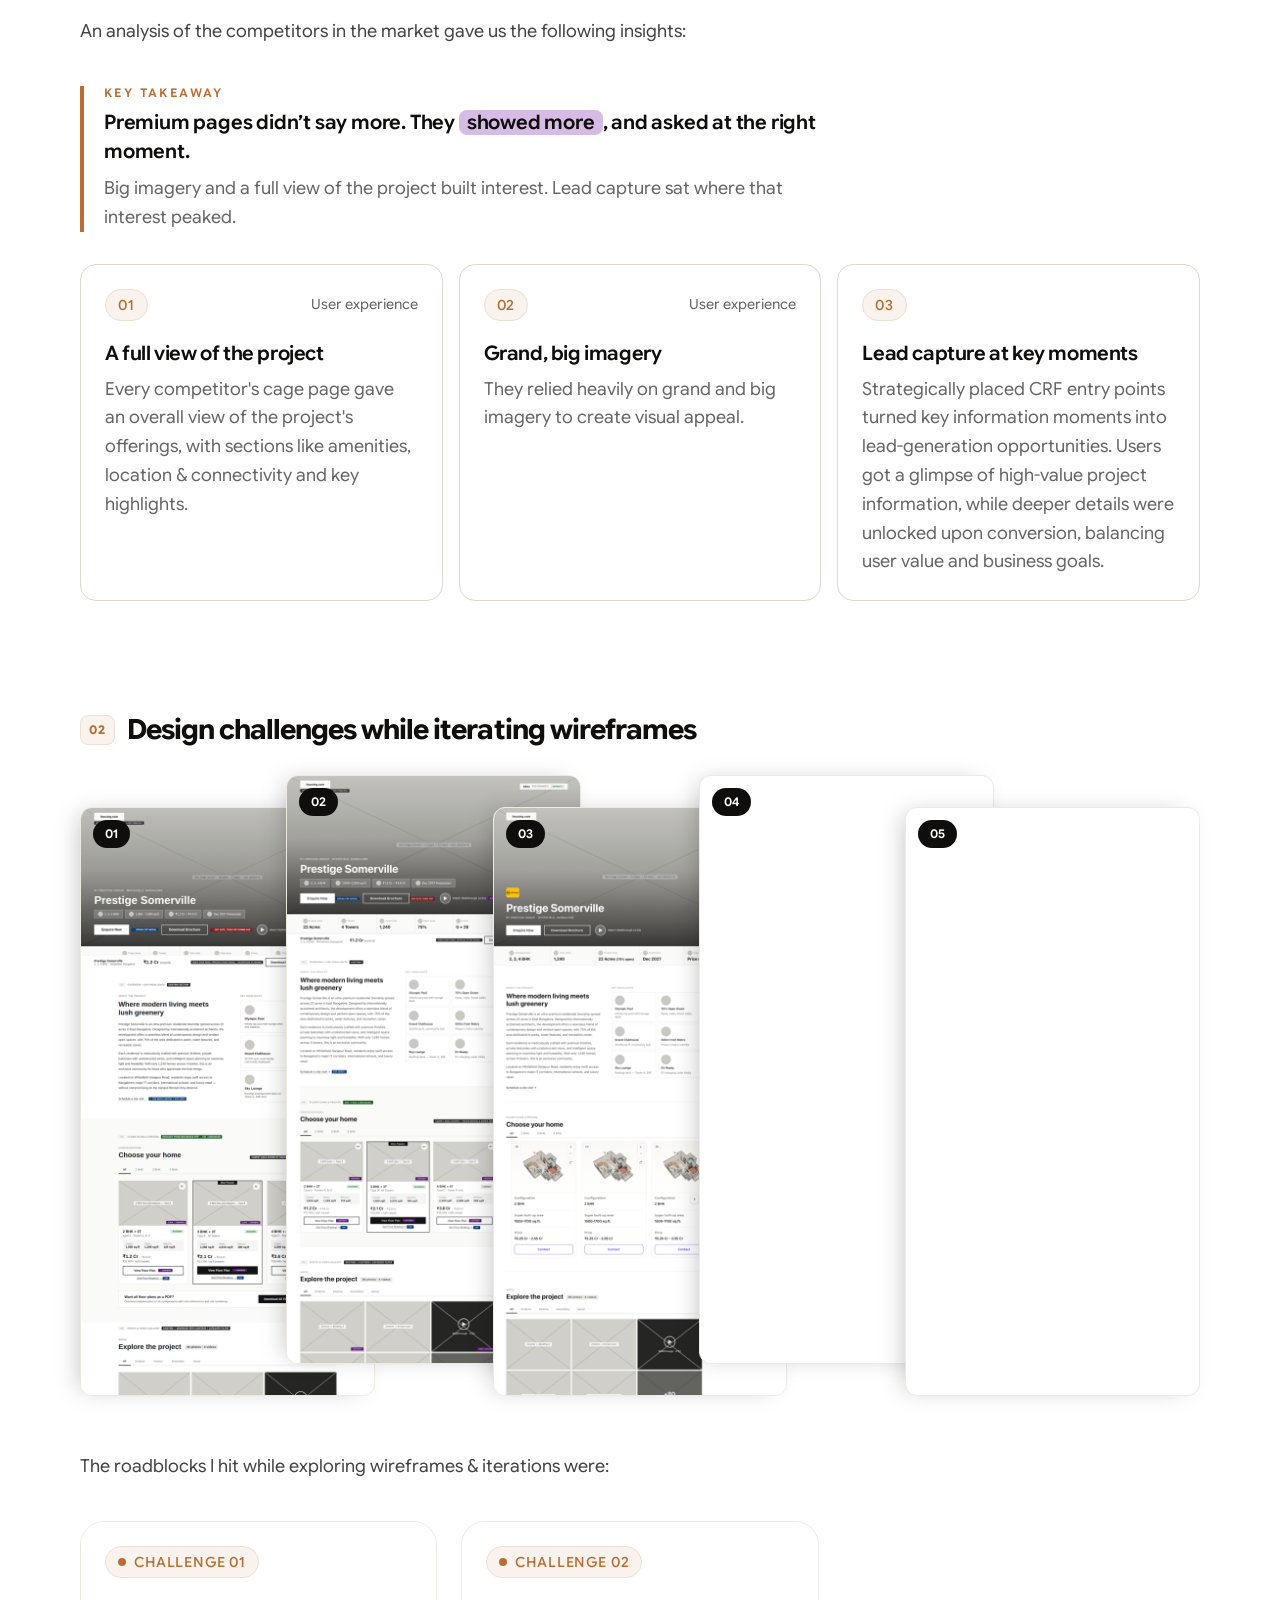
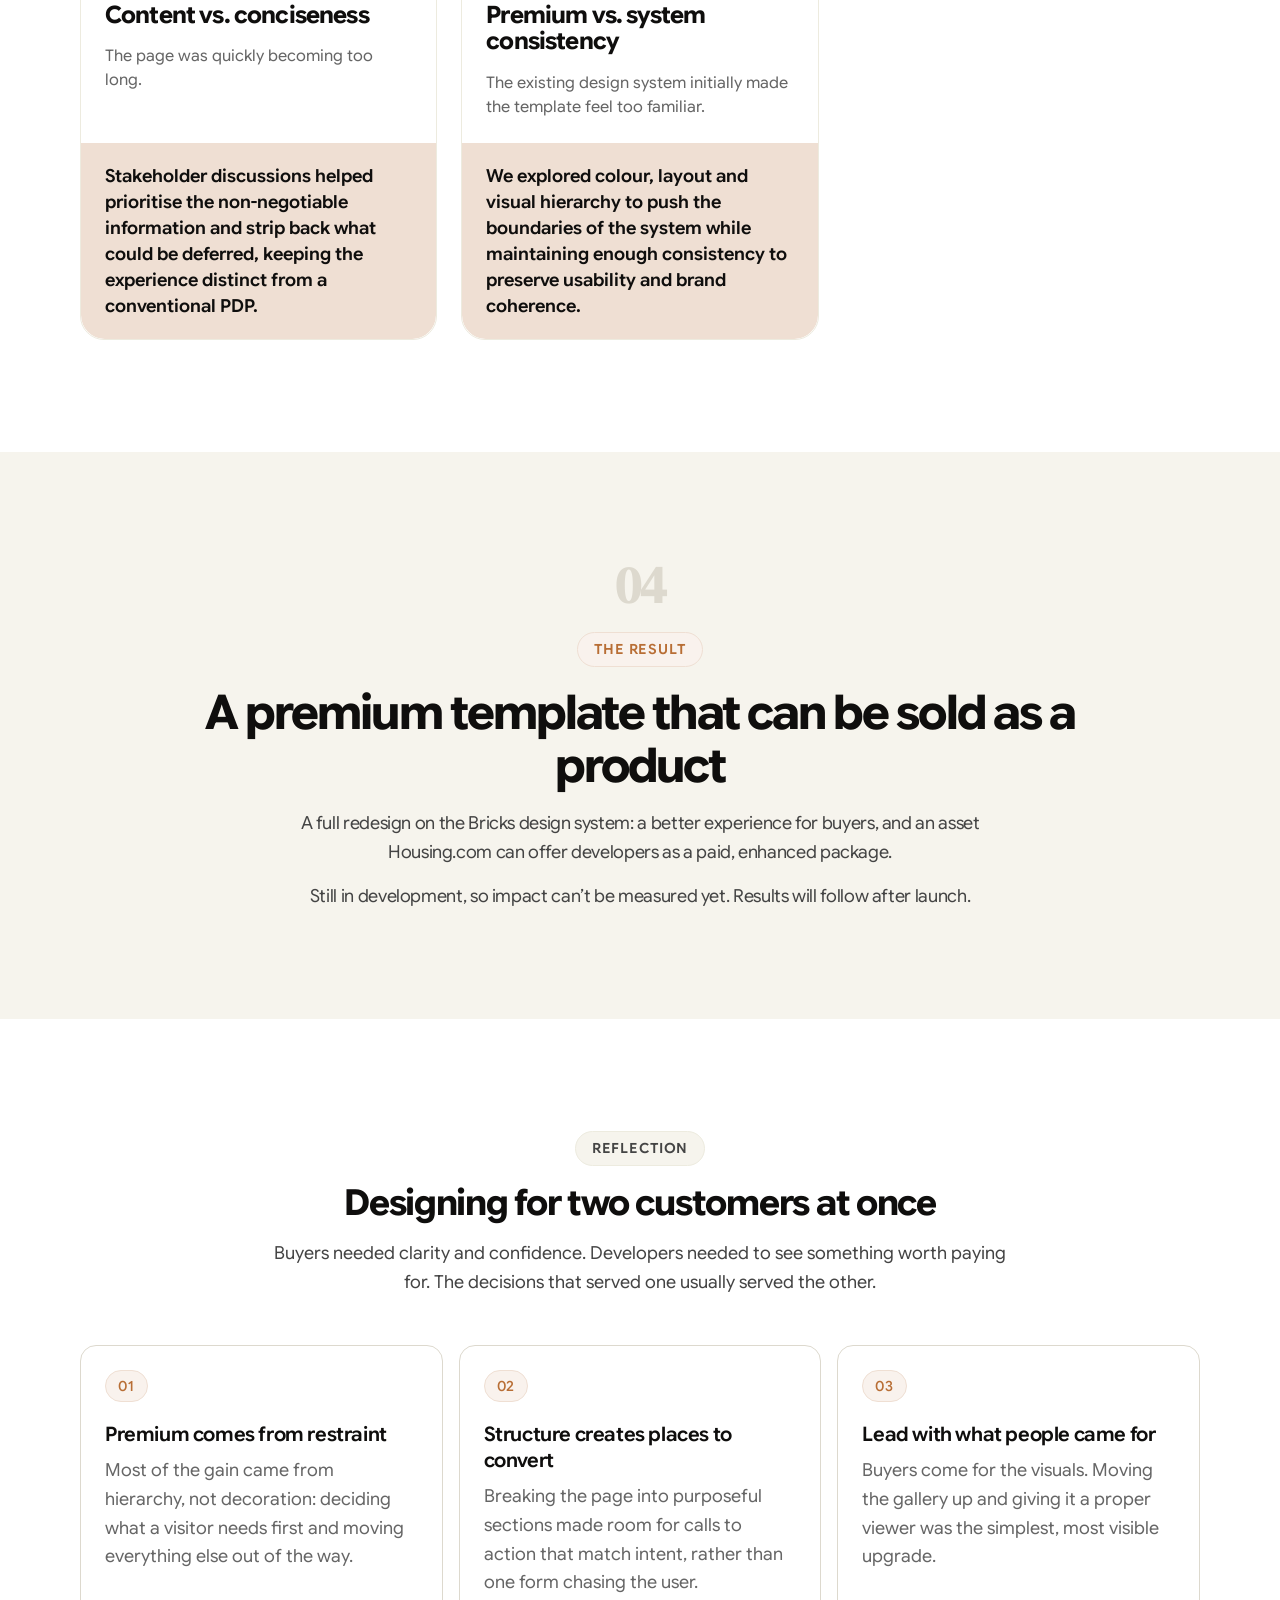
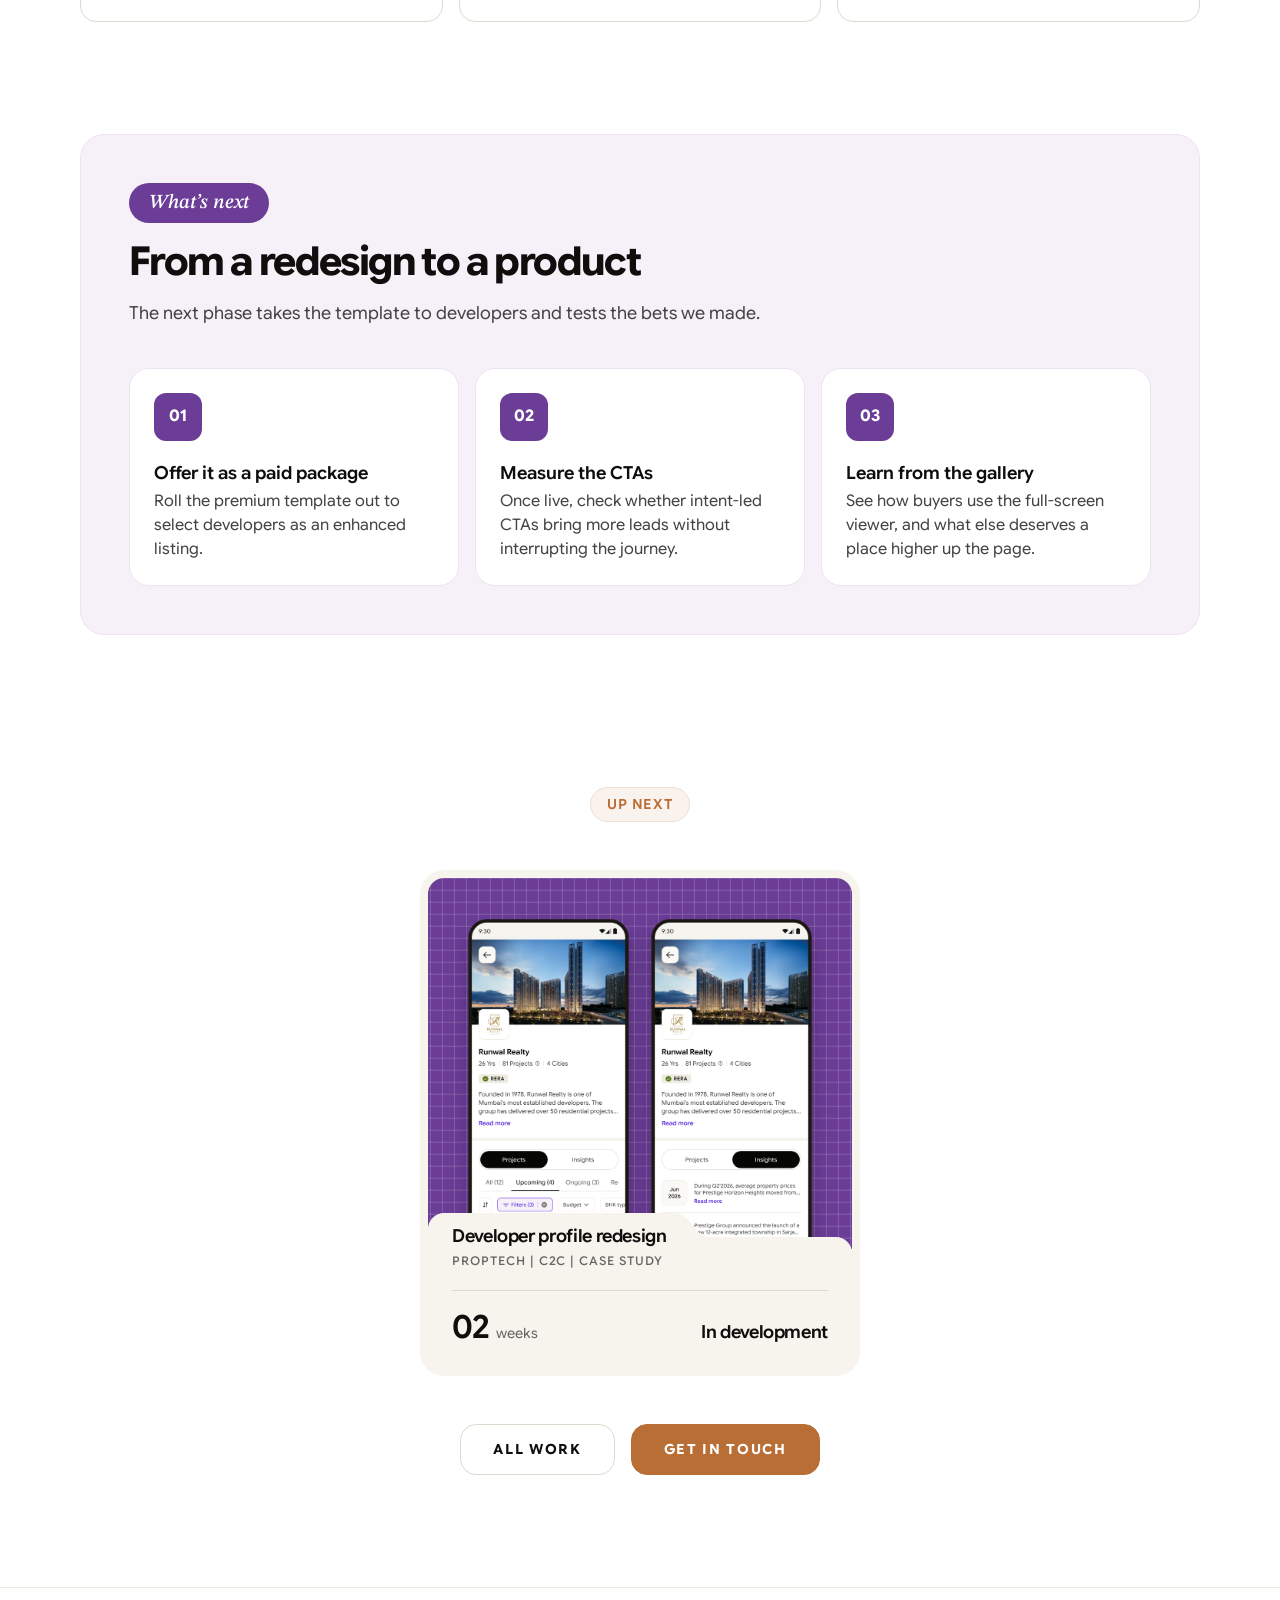
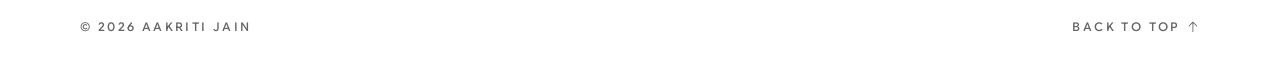
==== commit 9d4ea00c: "Add developer profile entry point to problem and solution - Problem space: new points 01-02 on the o" ====
--- a/case-studies/cage-page-redesign.html
+++ b/case-studies/cage-page-redesign.html
@@ -212,6 +212,8 @@
         <figure class="shot shot--lead shot--native reveal">
           <img src="../assets/img/cage-page/Solution.gif" alt="The redesigned cage page on laptop and mobile, animated" width="724" height="404" loading="lazy" decoding="async">
         </figure>
+
+        <hr class="divider">
 
         <div class="story">
           <div class="story__head reveal">
--- a/assets/css/styles.css
+++ b/assets/css/styles.css
@@ -1408,6 +1408,14 @@
   margin-top: var(--section-y);
 }
 
+/* Hairline between blocks; sits in the middle of the existing gap above it */
+.divider {
+  height: 0;
+  margin: calc(var(--section-y) / -2) 0 calc(var(--section-y) / 2);
+  border: 0;
+  border-top: 1px solid var(--border-subtle);
+}
+
 .story__head {
   display: flex;
   flex-wrap: wrap;
@@ -2431,6 +2439,24 @@
   }
 }
 
+/* A single card beside a tall screenshot: card keeps its natural height,
+   centred against the image; extra space before the next problem row */
+.probs-split.probs-split--single {
+  margin-bottom: var(--space-4xl);
+}
+
+@media (min-width: 1100px) {
+  .probs-split--single .probs.probs--stack {
+    grid-template-rows: auto;
+    align-self: center;
+  }
+
+  /* Same height as the paired cards in the next row */
+  .probs-split--single .prob.prob--split {
+    min-height: 242px;
+  }
+}
+
 /* Solution tabs: a working Projects / Insights switch, each panel an intro
    line followed by numbered points paired with an image */
 .tabs {
@@ -2441,7 +2467,6 @@
   display: flex;
   max-width: 100%;
   width: fit-content;
-  margin-inline: auto;
   gap: calc(var(--space-xs) / 2);
   padding: calc(var(--space-xs) / 2);
   border: 1px solid var(--border-default);
@@ -2605,8 +2630,19 @@
   align-content: center;
 }
 
+/* Equal screen widths: each image is sized by its own image-to-screen ratio
+   (--a before, --b after; the rest is annotation margin), so the phone
+   screens match even when the annotations differ. --u is the screen width. */
+.tabs__ba--tall {
+  --u: 170px;
+  grid-template-columns:
+    min(calc(var(--u) * var(--a)), calc((100% - var(--space-xl)) * var(--a) / (var(--a) + var(--b))))
+    min(calc(var(--u) * var(--b)), calc((100% - var(--space-xl)) * var(--b) / (var(--a) + var(--b))));
+}
+
 .tabs__ba--tall img {
-  max-height: min(760px, 160vw);
+  width: 100%;
+  max-height: none;
 }
 
 /* Side by side: point 01 sits level with the top of the images,
@@ -2720,6 +2756,17 @@
   .tabs__point--shared .tabs__group .tabs__text:nth-of-type(4) { top: 78%; }
 }
 
+/* A numbered point that introduces a block below it (e.g. the tabs) */
+.tabs__text--lead {
+  max-width: var(--measure);
+  margin-bottom: var(--space-3xl);
+}
+
+/* Text starts level with the top of the before/after column */
+.tabs__point--top .tabs__text {
+  align-self: start;
+}
+
 /* Card crops are shorter than full phone screens */
 .tabs__ba--cards img {
   max-height: min(300px, 50vw);
@@ -2729,8 +2776,8 @@
   display: grid;
   gap: var(--space-xs);
   margin: 0;
-  list-style: decimal;
-  padding-left: var(--space-l);
+  list-style: lower-roman;
+  padding-left: var(--space-xl);
   font-size: var(--text-body);
   line-height: 1.6;
   color: var(--text-secondary);
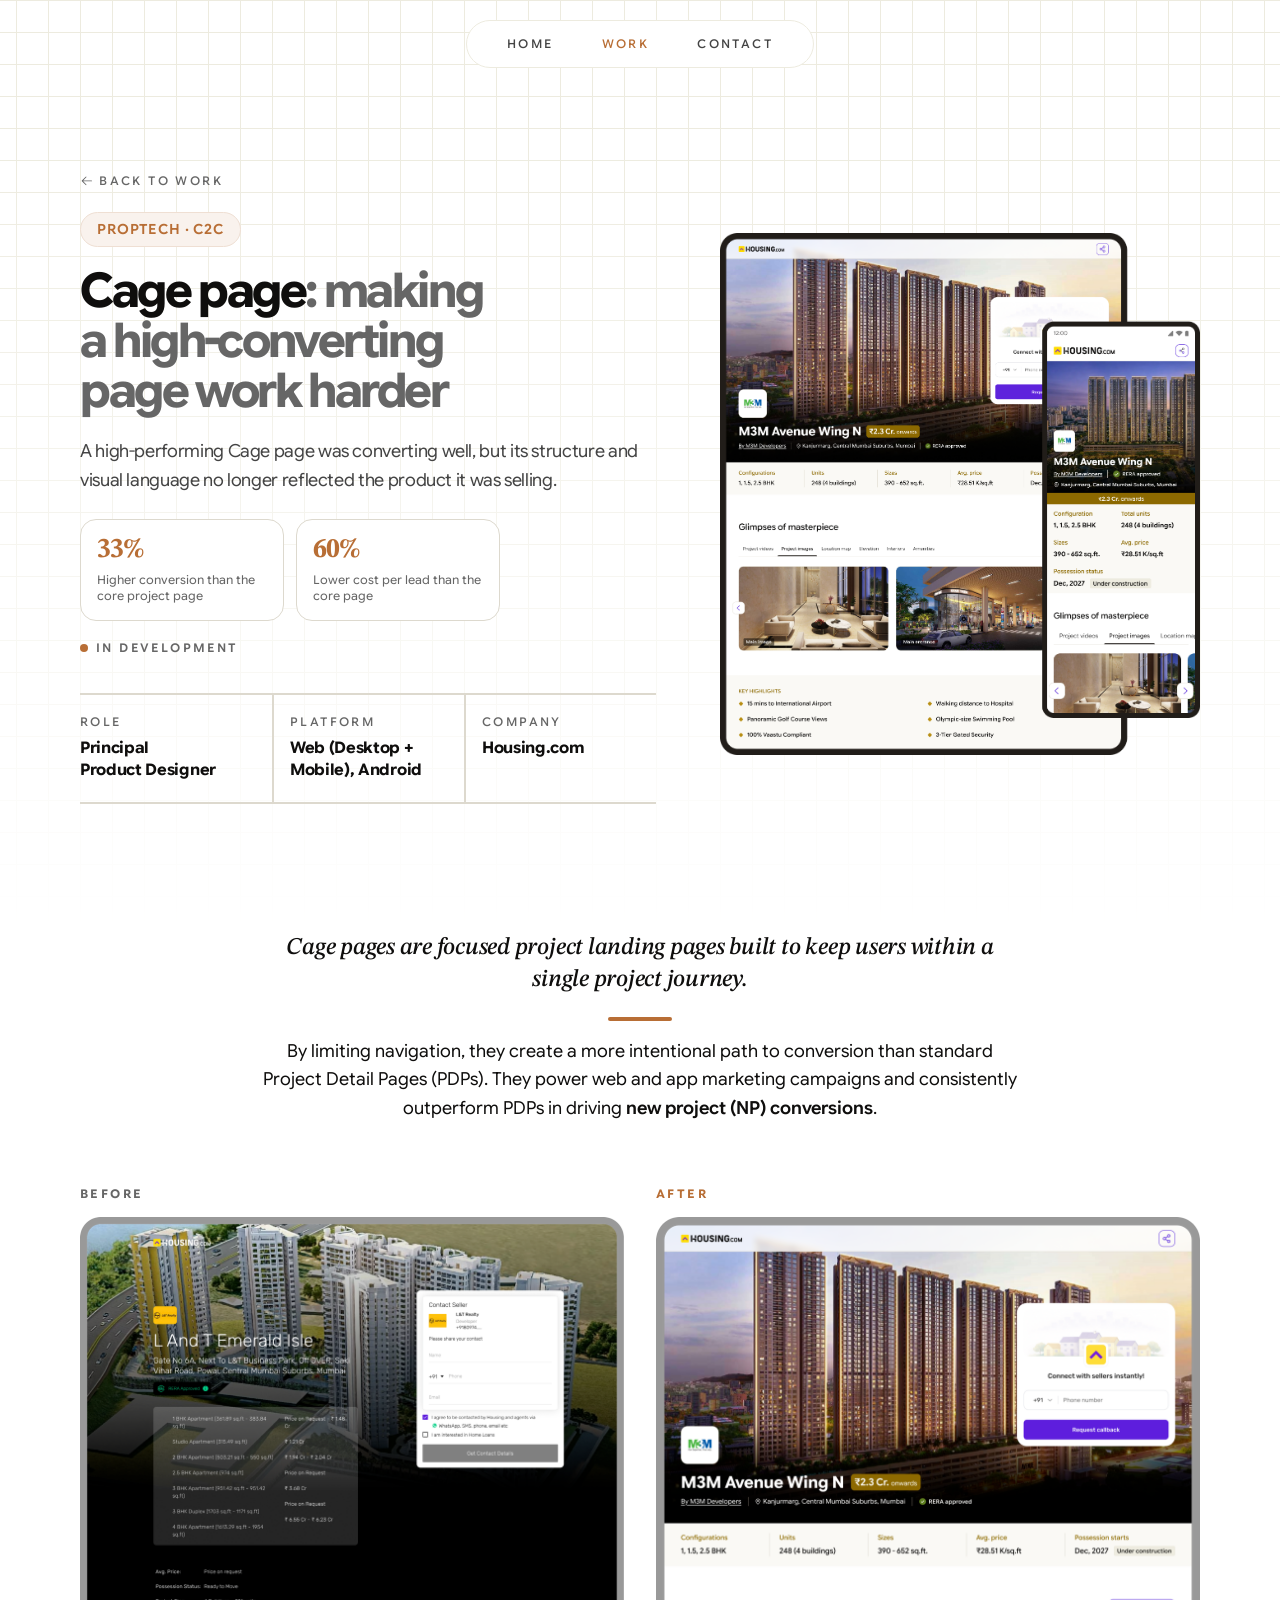
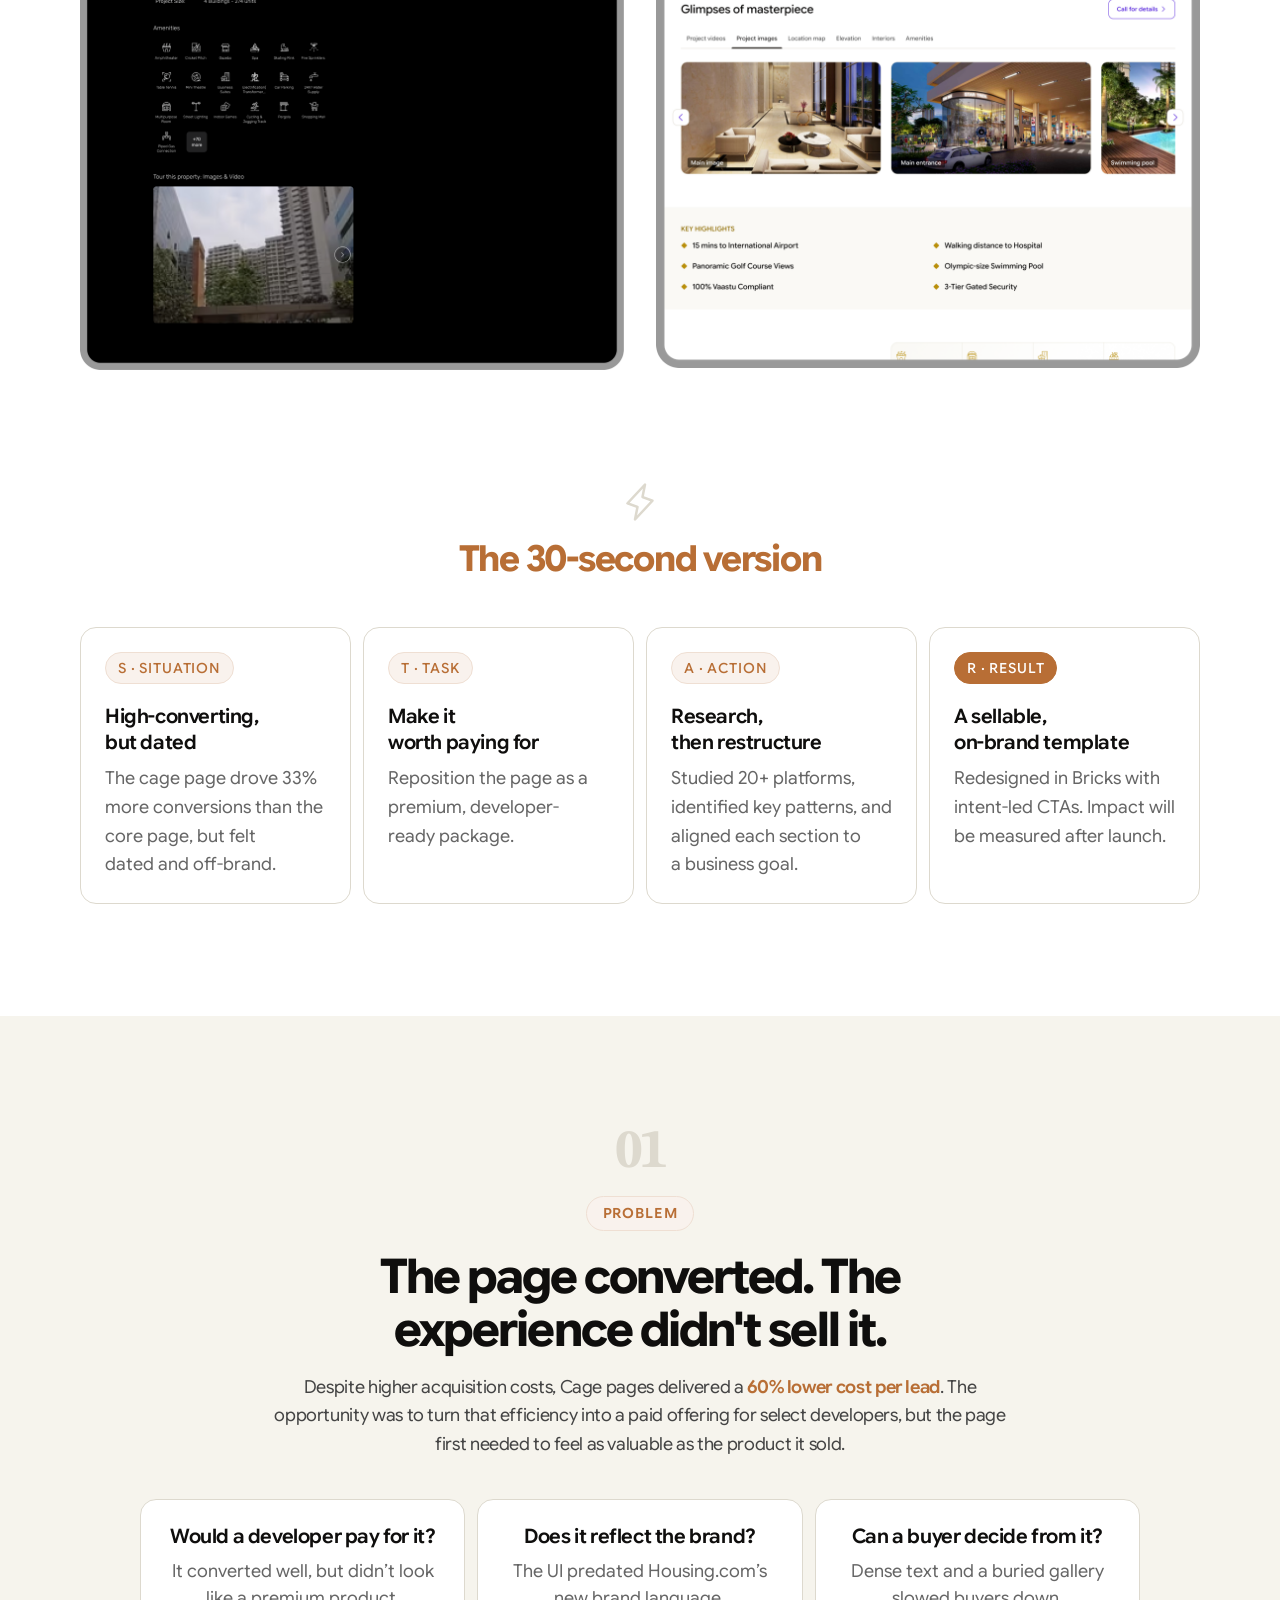
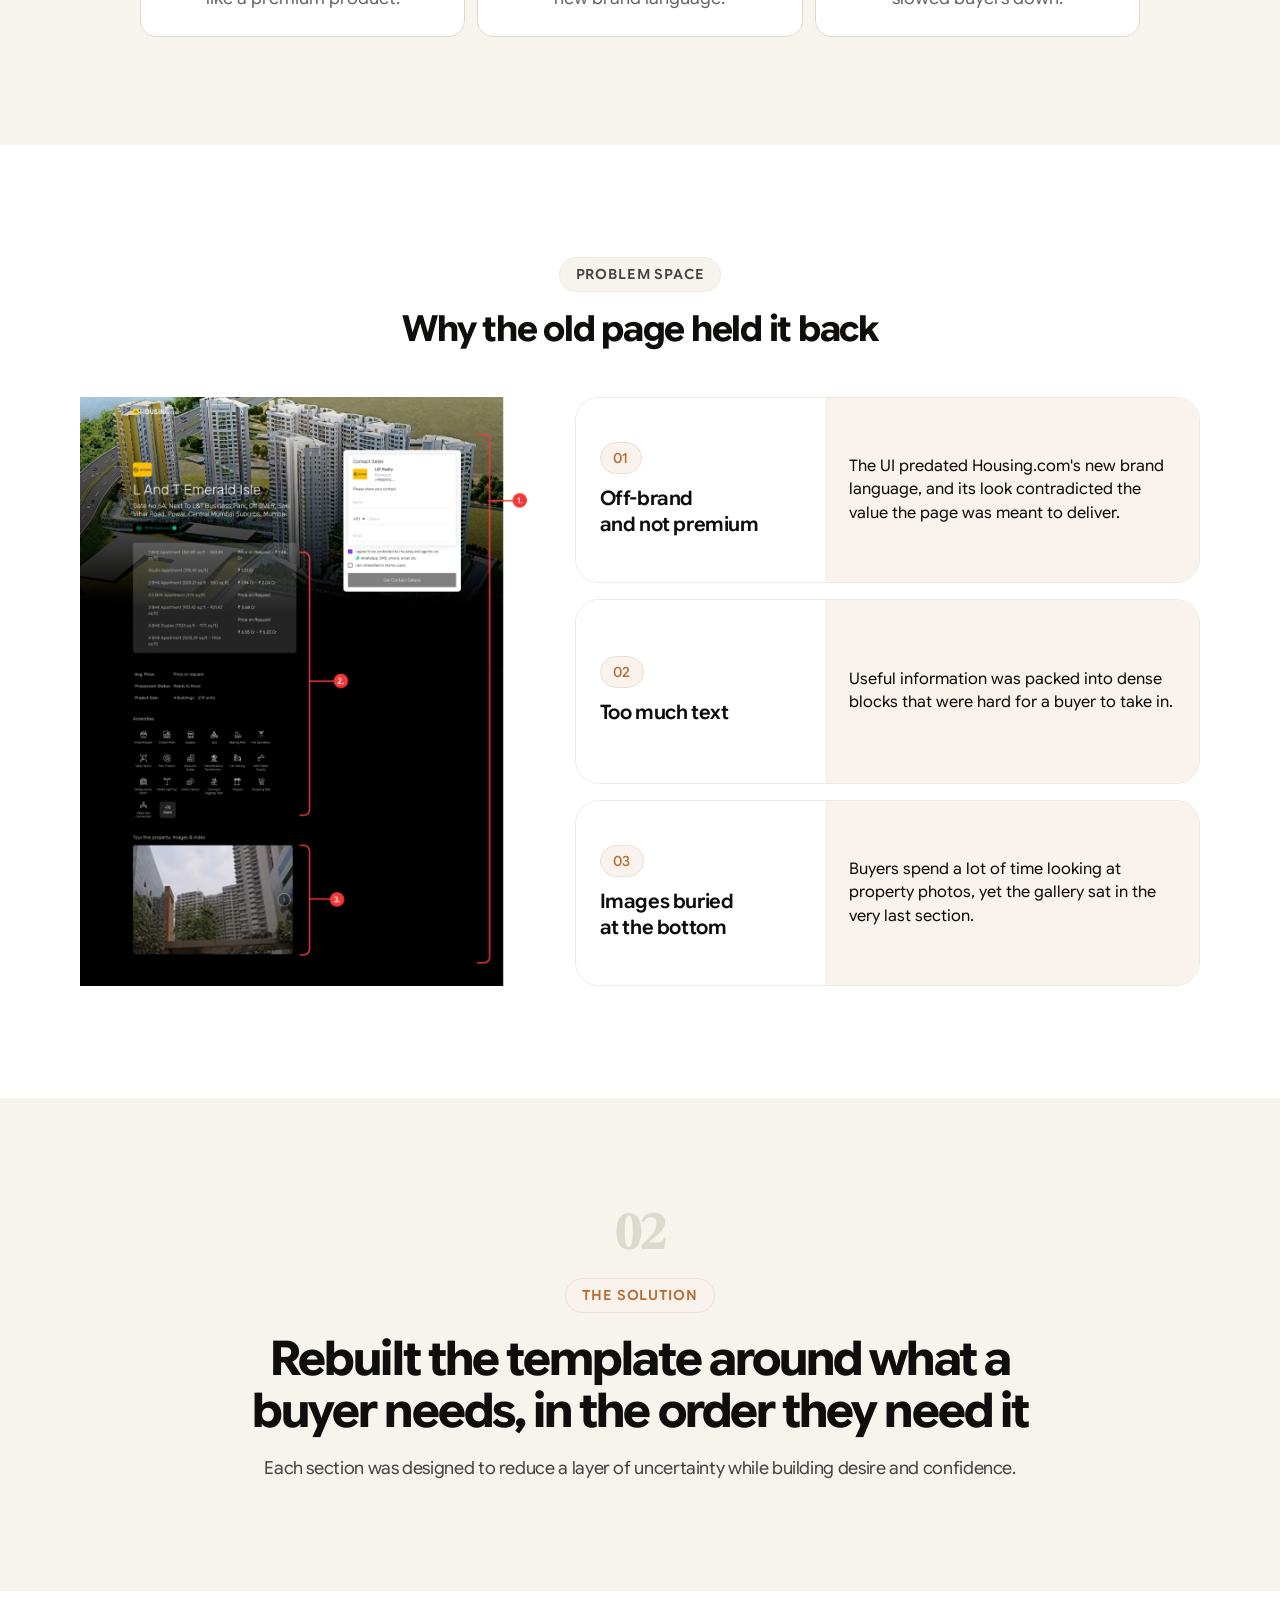
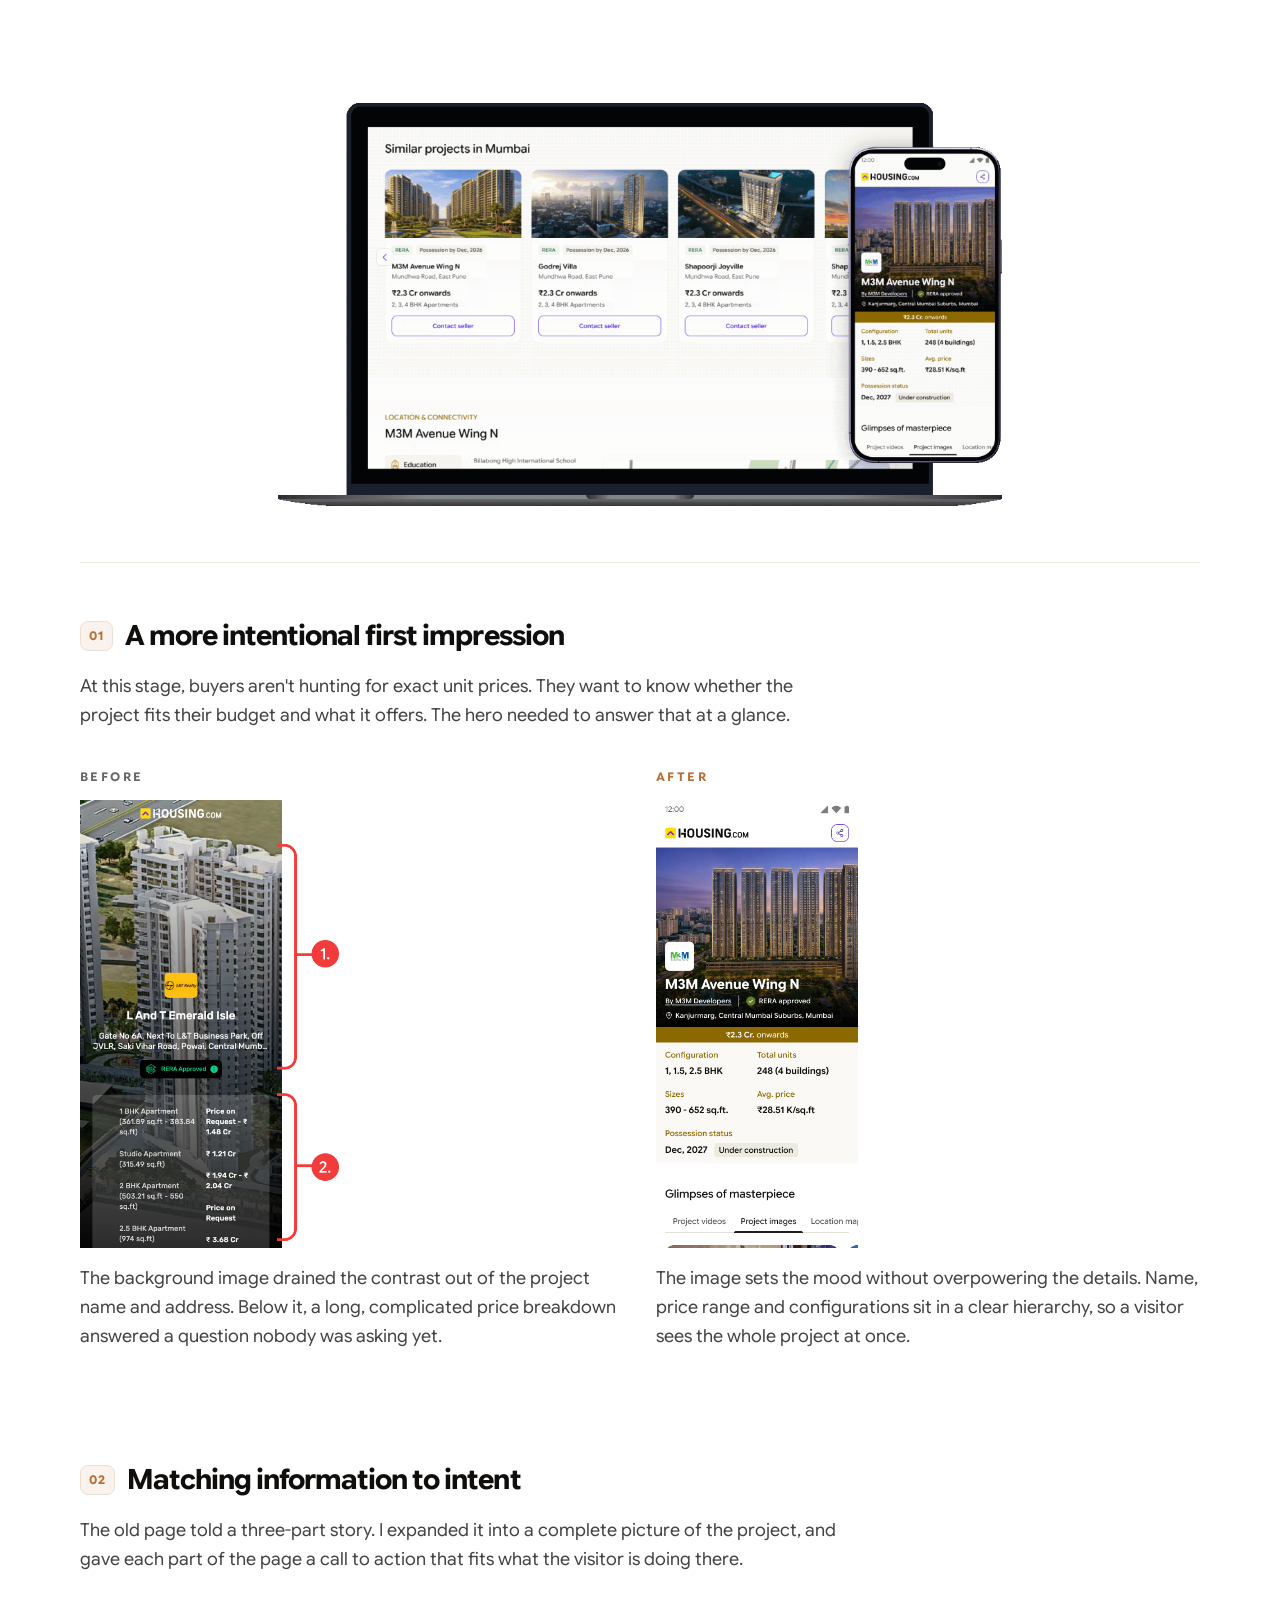
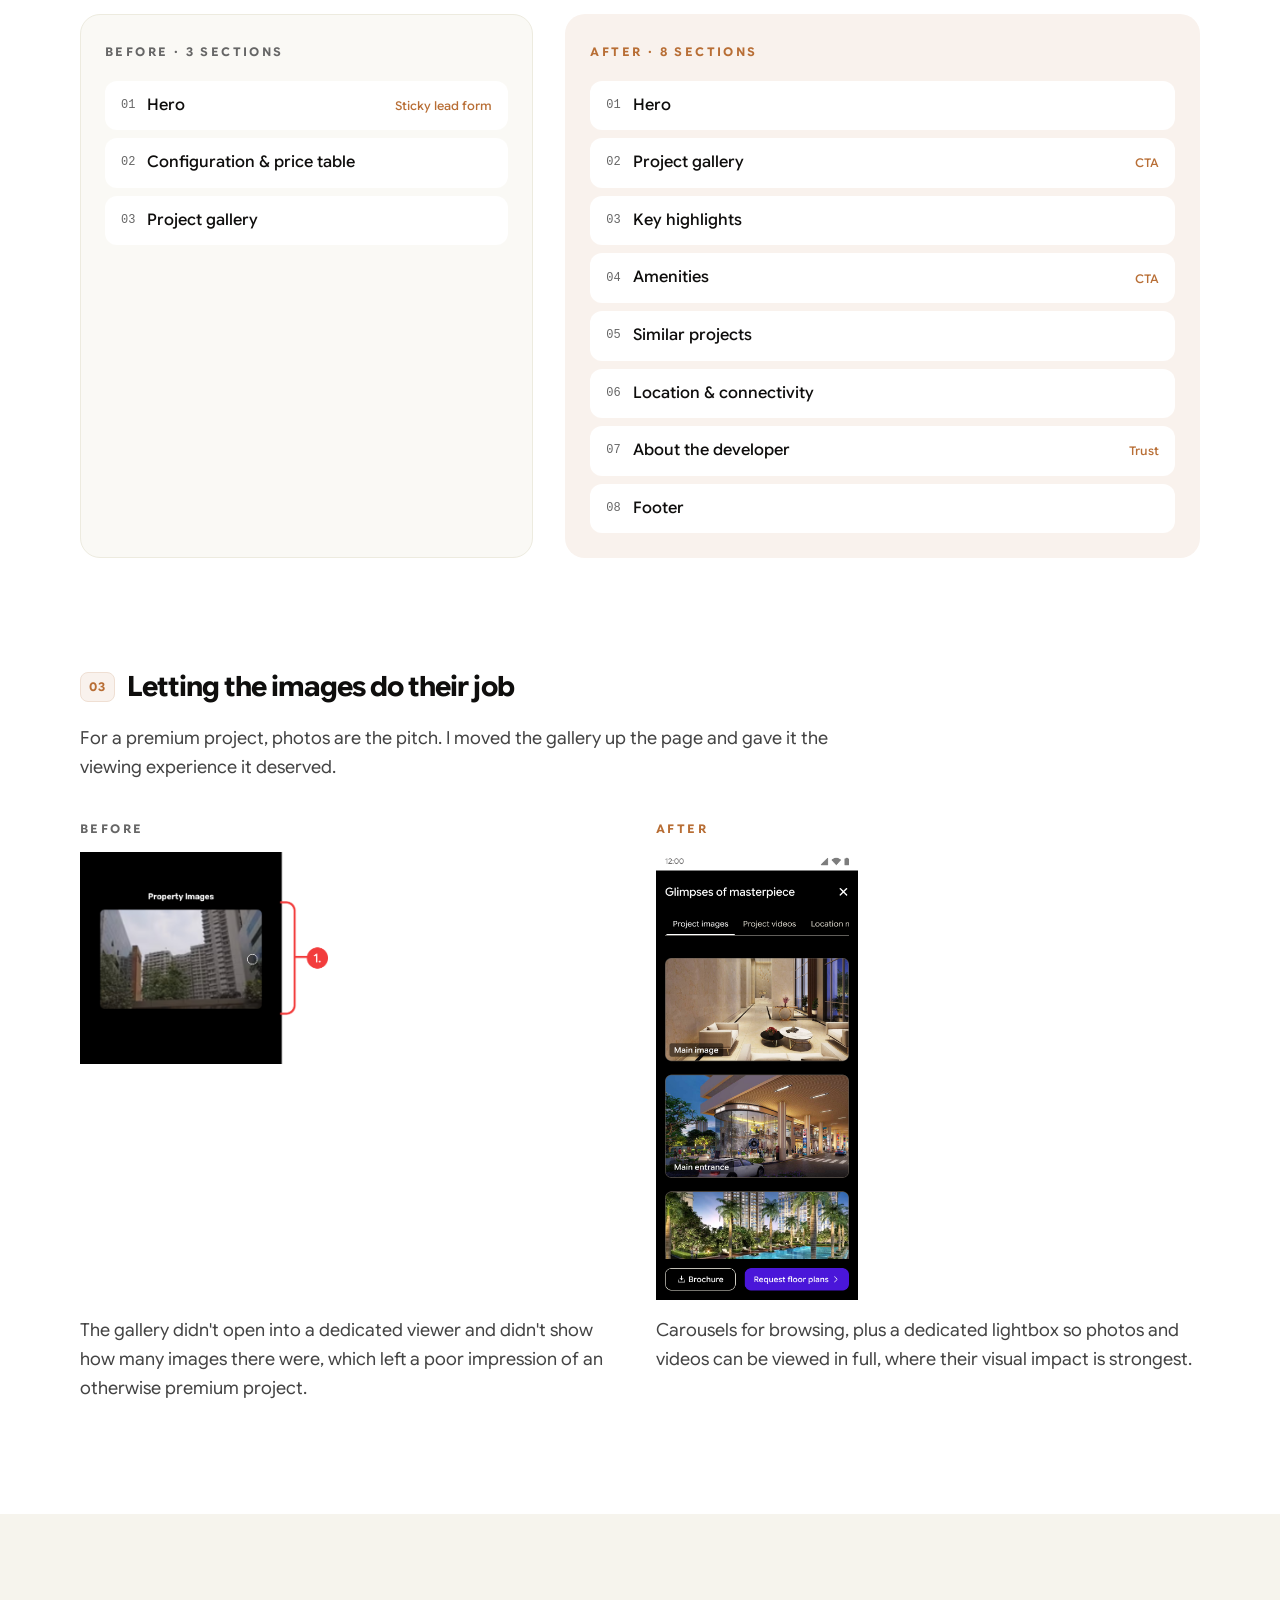
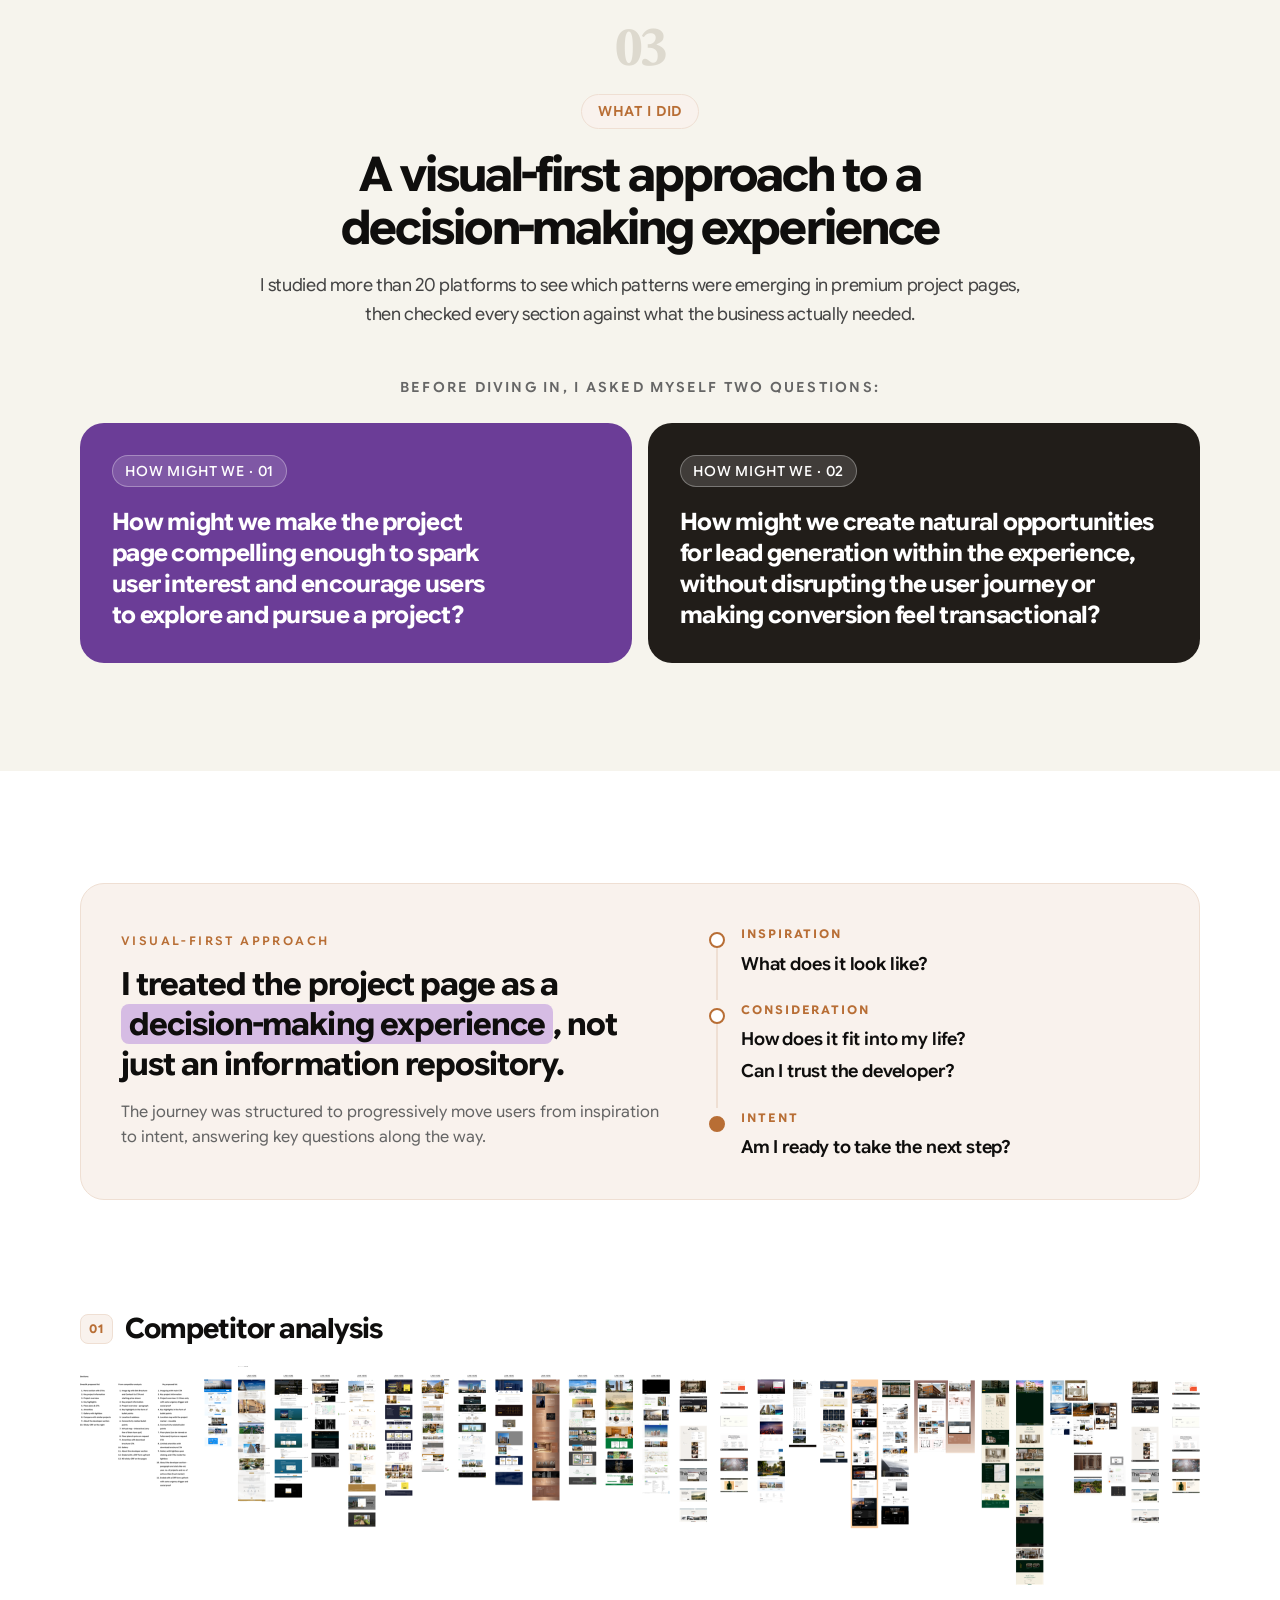
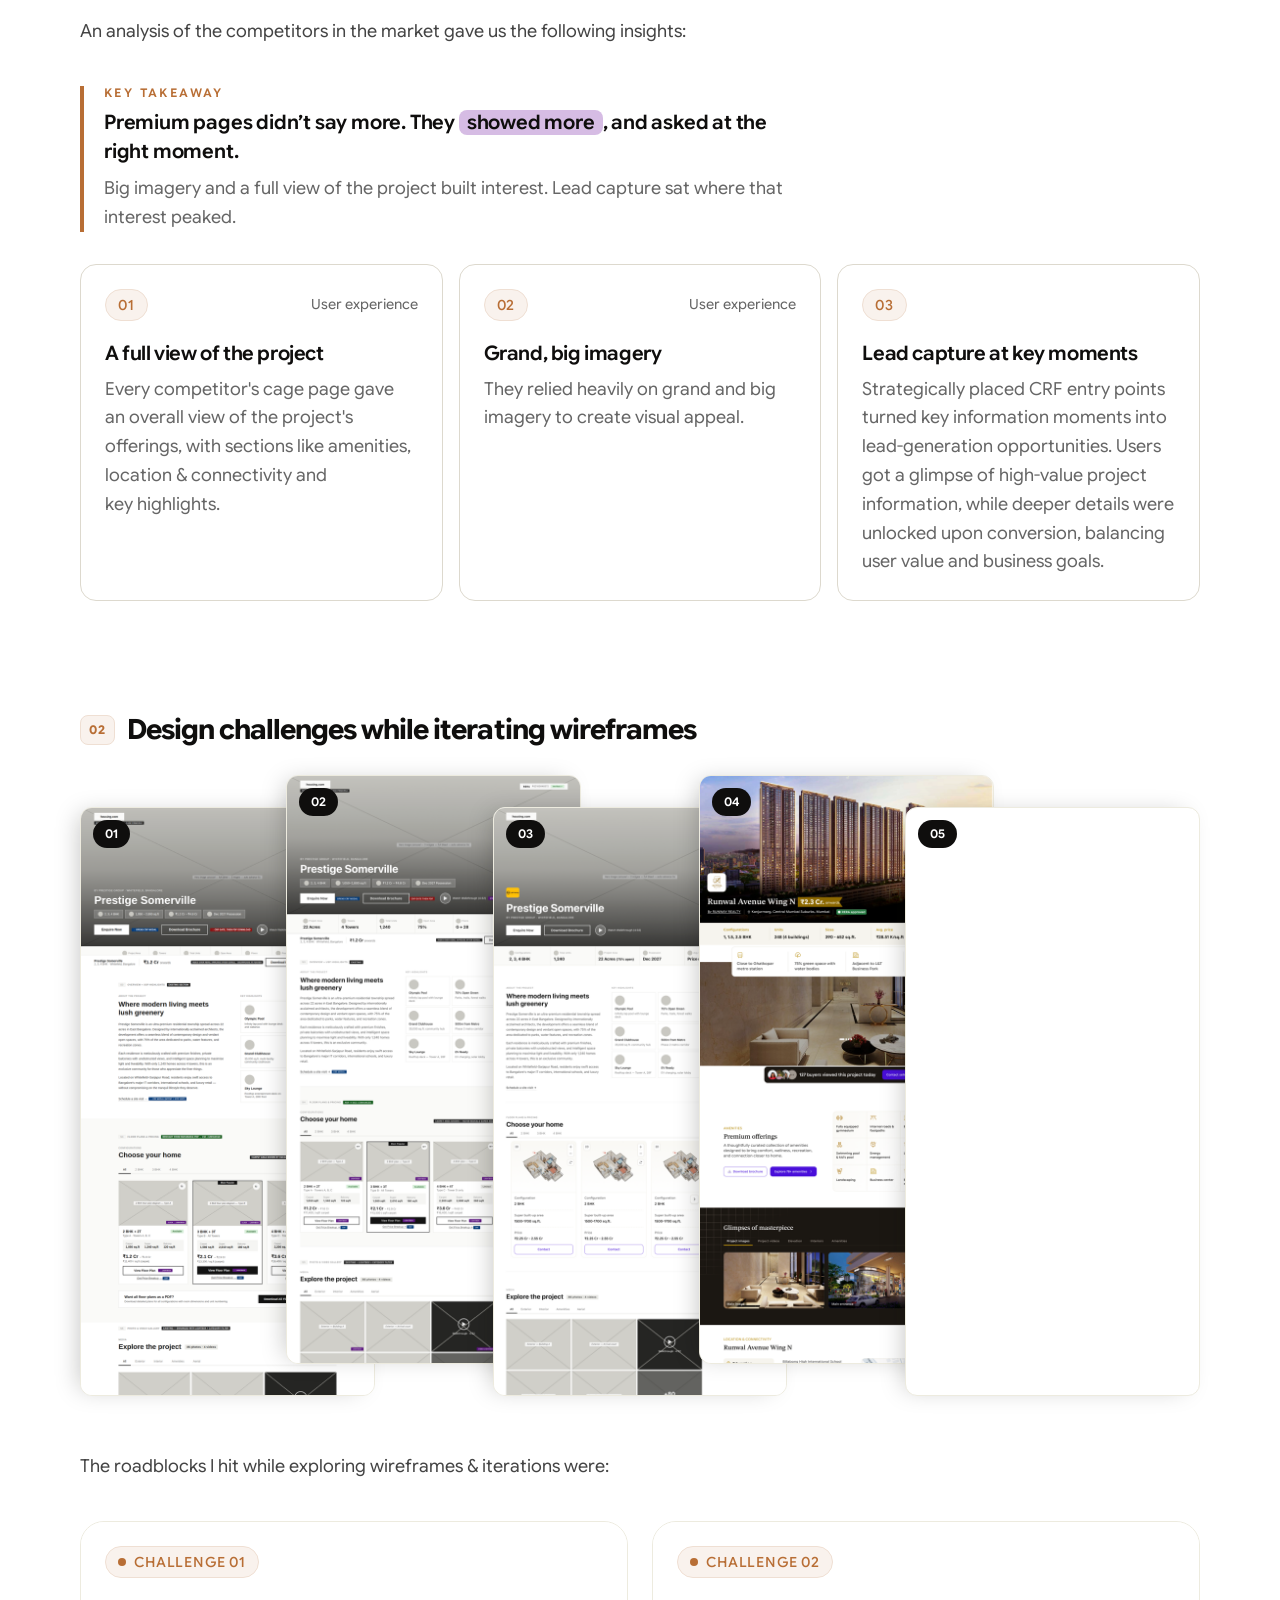
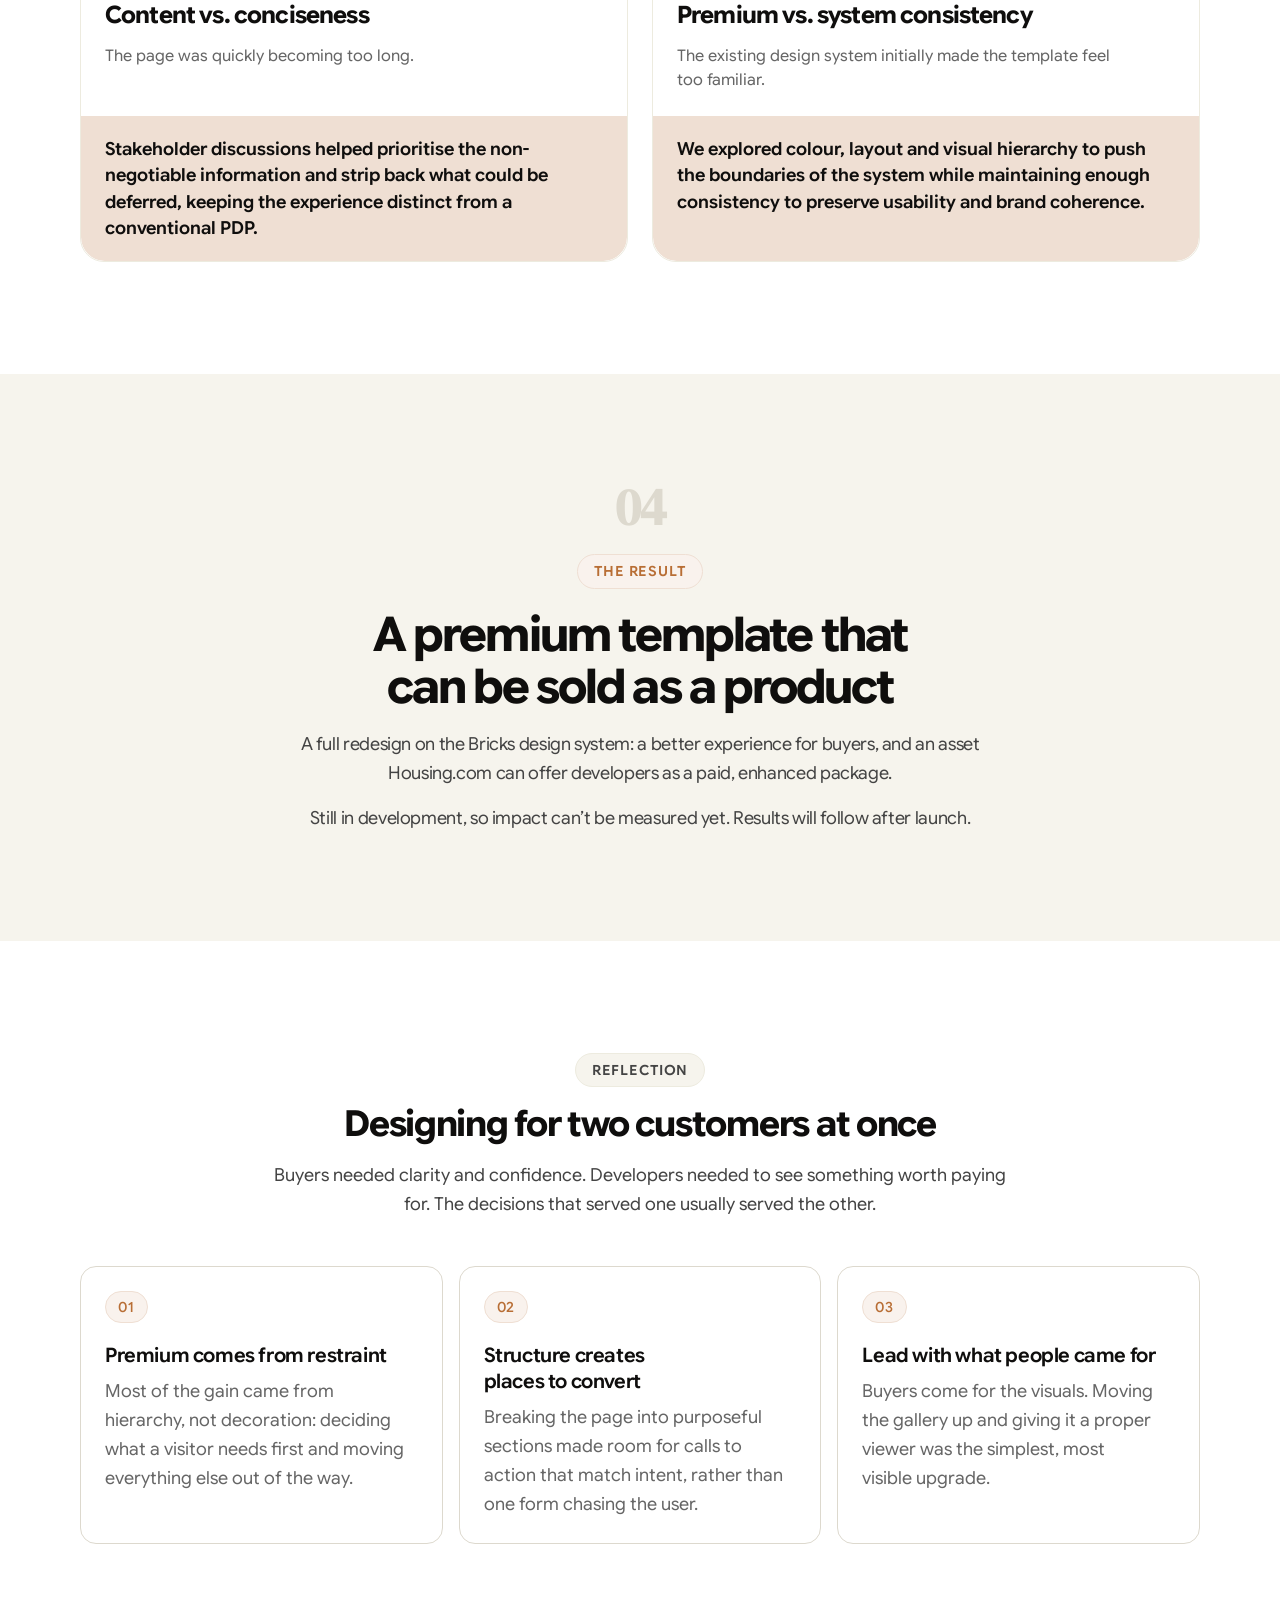
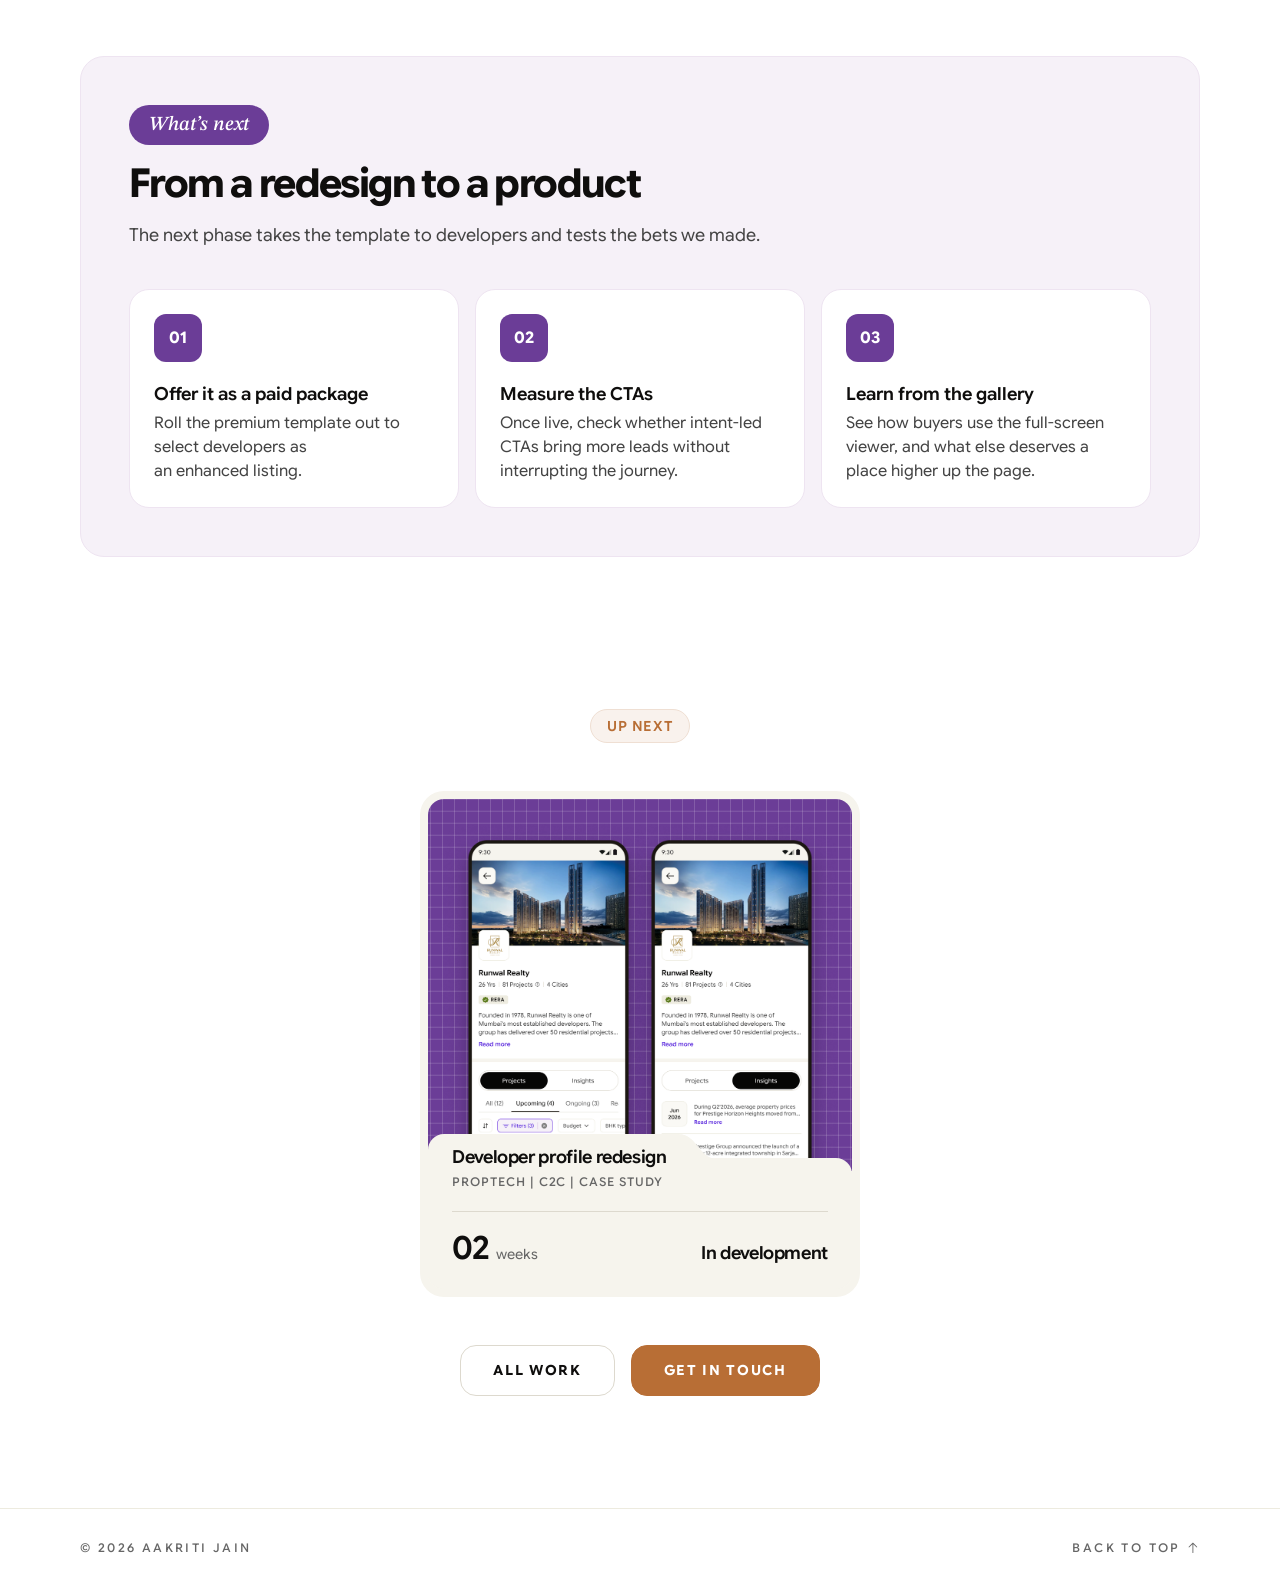
==== commit 5fdad361: "Add the cross-border discovery case study New case study page with hero, surfaces, Dubai flow, itera" ====
--- a/case-studies/cage-page-redesign.html
+++ b/case-studies/cage-page-redesign.html
@@ -9,9 +9,9 @@
   <link rel="preconnect" href="https://fonts.googleapis.com">
   <link rel="preconnect" href="https://fonts.gstatic.com" crossorigin>
   <link href="https://fonts.googleapis.com/css2?family=STIX+Two+Text:ital,wght@0,400;0,600;1,400;1,500&display=swap" rel="stylesheet">
-  <link rel="stylesheet" href="../assets/css/styles.css">
+  <link rel="stylesheet" href="../assets/css/styles.css?v=20261104m">
   <script>document.documentElement.classList.add('js')</script>
-  <script src="../assets/js/main.js" defer></script>
+  <script src="../assets/js/main.js?v=20261104m" defer></script>
 </head>
 <body id="top">
 
--- a/assets/css/styles.css
+++ b/assets/css/styles.css
@@ -30,6 +30,8 @@
   --lavender-200: #d6bce4;
   --lavender-500: #6b3d97;
   --butter-500: #8c6900;
+  --pistachio-500: #5e7d24;
+  --green-500: #43945c;
   --lavender-300: #b58ad2;
   --purple-700: #4a16d9;
 
@@ -160,6 +162,16 @@
   font-weight: var(--fw-regular);
   line-height: 1.6;
   -webkit-font-smoothing: antialiased;
+}
+
+/* Headings balance their lines. Widows in running text are prevented in
+   main.js, which joins the last two words of each block */
+h1,
+h2,
+h3,
+h4,
+b {
+  text-wrap: balance;
 }
 
 img {
@@ -771,6 +783,97 @@
   object-fit: contain;
 }
 
+/* Cross-border hero: two phones in dark device frames (like the other case
+   study heroes), the India home with the hook and the Dubai home it opens,
+   joined by a dashed '1 tap' arc. Everything is placed in % of the box. */
+.hero__visual.duo {
+  position: relative;
+  aspect-ratio: 1 / 1.2;
+}
+
+/* Thin bezel like the other heroes: ~2% of the phone's own width (padding %
+   resolves against the hero box, so 0.95% of it) */
+.duo__phone {
+  position: absolute;
+  width: 47%;
+  padding: 0.95%;
+  border-radius: 9% / 4.2%;
+  background: var(--warm-900);
+  box-shadow: 0 var(--space-xl) var(--space-4xl) calc(var(--space-xl) * -1)
+    color-mix(in srgb, var(--grey-900) 45%, transparent);
+}
+
+.duo__phone--from {
+  left: 0;
+  top: 13%;
+}
+
+.duo__phone--to {
+  right: 0;
+  top: 0;
+}
+
+.duo__screen {
+  overflow: hidden;
+  aspect-ratio: 360 / 800;
+  border-radius: 7.5% / 3.4%;
+  background: var(--warm-0);
+}
+
+.hero__visual.duo .duo__screen img {
+  width: 100%;
+  height: 100%;
+  object-fit: cover;
+  object-position: top;
+}
+
+/* Arc from the hook card (left phone) to the Dubai screen (right phone) */
+.duo__arc {
+  position: absolute;
+  inset: 0;
+  width: 100%;
+  height: 100%;
+  overflow: visible;
+  pointer-events: none;
+}
+
+.duo__arc path {
+  fill: none;
+  stroke: var(--accent);
+  stroke-width: 2;
+  stroke-dasharray: 6 6;
+  stroke-linecap: round;
+}
+
+.duo__dot {
+  position: absolute;
+  left: 45.5%;
+  top: 86%;
+  width: var(--space-s);
+  height: var(--space-s);
+  border-radius: var(--radius-full);
+  background: var(--accent);
+  translate: -50% -50%;
+}
+
+.duo__tap {
+  position: absolute;
+  left: 50%;
+  top: 56%;
+  translate: -50% -50%;
+  padding: var(--space-xs) var(--space-m);
+  border-radius: var(--radius-full);
+  background: var(--accent);
+  font-size: var(--fs-14);
+  font-weight: var(--fw-bold);
+  line-height: 1;
+  letter-spacing: 0.02em;
+  white-space: nowrap;
+  color: var(--warm-0);
+  box-shadow: 0 var(--space-xs) var(--space-l) calc(var(--space-xs) * -1)
+    color-mix(in srgb, var(--grey-900) 35%, transparent);
+}
+
 /* Desktop + phone composite (hero.png, 1541 × 955), shown whole */
 .hero__visual--wide {
   aspect-ratio: 1541 / 955;
@@ -902,6 +1005,19 @@
   flex-wrap: wrap;
   justify-content: center;
   gap: var(--space-2xl);
+}
+
+/* Three case studies in one row on wide screens (below this the cards wrap,
+   two to a row, so titles and footers have room) */
+@media (min-width: 1200px) {
+  .work__grid {
+    display: grid;
+    grid-template-columns: repeat(3, minmax(0, 1fr));
+  }
+
+  .work__grid .folder {
+    max-width: none;
+  }
 }
 
 .folder {
@@ -955,6 +1071,10 @@
   --media-bg: var(--lavender-500);
 }
 
+.folder--pistachio .folder__media {
+  --media-bg: var(--pistachio-500);
+}
+
 .folder__ph {
   position: absolute;
   inset: 0;
@@ -992,8 +1112,51 @@
   object-fit: initial;
 }
 
+/* Two plain phone screenshots in thin dark frames, top-aligned, with even
+   padding on the top and sides (cross-border card) */
+.folder__duo {
+  display: flex;
+  justify-content: center;
+  align-items: flex-start;
+  gap: 6%;
+  height: 100%;
+  /* Start the phones where the devices in the other two covers start */
+  padding: 8% 0 0;
+}
+
+.folder__phone {
+  flex: 0 0 42%;
+  padding: 1%;
+  border-radius: 9% / 4.2%;
+  background: var(--warm-900);
+  box-shadow: 0 var(--space-m) var(--space-2xl) calc(var(--space-m) * -1)
+    color-mix(in srgb, var(--grey-900) 50%, transparent);
+}
+
+.folder__media .folder__phone img {
+  width: 100%;
+  height: auto;
+  aspect-ratio: 360 / 800;
+  object-fit: cover;
+  object-position: top;
+  border-radius: 7.5% / 3.4%;
+}
+
 .folder:hover .folder__media img {
   transform: scale(1.04);
+}
+
+/* Framed phones zoom as a whole, so the screen never slides past its bezel */
+.folder__phone {
+  transition: transform 0.6s ease;
+}
+
+.folder:hover .folder__phone {
+  transform: scale(1.04);
+}
+
+.folder:hover .folder__media .folder__phone img {
+  transform: none;
 }
 
 /* Bottom panel, anchored to the bottom so it grows upward */
@@ -1037,8 +1200,12 @@
   border-bottom: 1px solid var(--border-default);
 }
 
+/* The first line sits on the tab. main.js widens the tab to fit the title
+   (--tab-w) and sets --title-max so a title too long for any tab wraps
+   onto the panel instead of running over the image. */
 .folder__head b {
   display: block;
+  max-width: var(--title-max, none);
   font-size: var(--fs-18);
   font-weight: var(--fw-semibold);
   line-height: 1.3;
@@ -1414,6 +1581,11 @@
   margin: calc(var(--section-y) / -2) 0 calc(var(--section-y) / 2);
   border: 0;
   border-top: 1px solid var(--border-subtle);
+}
+
+/* Between two blocks with no gap of their own: half a section above and below */
+.divider.divider--gap {
+  margin: calc(var(--section-y) / 2) 0;
 }
 
 .story__head {
@@ -2049,6 +2221,13 @@
   }
 }
 
+/* Two challenges: two columns, so the row doesn't end in an empty slot */
+@media (min-width: 900px) {
+  .challenges:has(> .challenge:nth-child(2):last-child) {
+    grid-template-columns: repeat(2, 1fr);
+  }
+}
+
 @media (min-width: 900px) {
   .insights {
     grid-template-columns: repeat(3, 1fr);
@@ -2169,6 +2348,12 @@
 .shot img {
   width: 100%;
   height: auto;
+}
+
+/* Screenshots with a white edge: a light border so they don't melt into the page */
+.shot img.shot__framed {
+  border: 1px solid var(--border-subtle);
+  border-radius: var(--radius-l);
 }
 
 /* Small source files: show at native size at most, centred */
@@ -2763,7 +2948,8 @@
 }
 
 /* Text starts level with the top of the before/after column */
-.tabs__point--top .tabs__text {
+.tabs__point--top .tabs__text,
+.tabs__point--top .tabs__group {
   align-self: start;
 }
 
@@ -3321,6 +3507,853 @@
   font-size: var(--fs-16);
   line-height: 1.5;
   color: var(--text-secondary);
+}
+
+/* --------------------------------------------------------------------------
+   Cross-border discovery
+   -------------------------------------------------------------------------- */
+
+/* Who it's for: primary and secondary audience side by side */
+.audience {
+  display: grid;
+  gap: var(--space-m);
+  max-width: 880px;
+  margin: 0 auto;
+}
+
+@media (min-width: 768px) {
+  .audience {
+    grid-template-columns: repeat(2, minmax(0, 1fr));
+  }
+}
+
+.audience.audience--context {
+  max-width: none;
+  margin-top: var(--space-3xl);
+}
+
+/* Context that leads into full-width cards: a wider measure, fewer lines */
+.context.context--wide {
+  max-width: 960px;
+}
+
+.audience .prob > .prob__no {
+  justify-self: start;
+}
+
+/* Image placeholders in a figure */
+.shot__ph {
+  aspect-ratio: 16 / 9;
+  padding: var(--space-m);
+  text-align: center;
+}
+
+/* Yield comparison: each bar spans its min–max range on a 0–8% scale */
+.yields {
+  --scale: 8;
+  max-width: 880px;
+  margin: 0 auto;
+}
+
+.yields__list {
+  display: grid;
+  gap: var(--space-m);
+  margin: 0;
+  padding: 0;
+  list-style: none;
+}
+
+.yields__row,
+.yields__axis {
+  display: grid;
+  grid-template-columns: minmax(0, 13rem) minmax(0, 1fr) 6rem;
+  align-items: center;
+  gap: var(--space-m);
+}
+
+.yields__city {
+  font-size: var(--fs-16);
+  font-weight: var(--fw-medium);
+  color: var(--text-secondary);
+}
+
+.yields__track {
+  position: relative;
+  height: var(--space-s);
+  border-radius: var(--radius-full);
+  background: var(--warm-100);
+}
+
+.yields__bar {
+  position: absolute;
+  top: 0;
+  bottom: 0;
+  left: calc(var(--lo) / var(--scale) * 100%);
+  width: calc((var(--hi) - var(--lo)) / var(--scale) * 100%);
+  border-radius: var(--radius-full);
+  background: var(--warm-300);
+}
+
+.yields__value {
+  font-family: var(--font-accent);
+  font-size: var(--fs-20);
+  font-weight: var(--fw-semibold);
+  font-variant-numeric: tabular-nums;
+  text-align: right;
+  color: var(--text-muted);
+}
+
+.yields__row--uae .yields__city {
+  font-weight: var(--fw-semibold);
+  color: var(--text-primary);
+}
+
+.yields__row--uae .yields__bar {
+  background: var(--accent);
+}
+
+.yields__row--uae .yields__value {
+  color: var(--accent);
+}
+
+.yields__axis {
+  margin-top: var(--space-s);
+  font-size: var(--fs-12);
+  color: var(--text-muted);
+}
+
+.yields__ticks {
+  position: relative;
+  height: 1.2em;
+}
+
+.yields__ticks > span {
+  position: absolute;
+  left: calc(var(--v) / var(--scale) * 100%);
+  transform: translateX(-50%);
+}
+
+@media (max-width: 599px) {
+  .yields__row {
+    grid-template-columns: minmax(0, 1fr) auto;
+    row-gap: var(--space-xs);
+  }
+
+  .yields__track {
+    grid-column: 1 / -1;
+    grid-row: 2;
+  }
+
+  .yields__axis {
+    display: none;
+  }
+}
+
+/* Surface cards: screenshot on top, then rule and description */
+.surface .ph.surface__ph {
+  aspect-ratio: 4 / 3;
+  margin-bottom: var(--space-s);
+  padding: var(--space-m);
+  text-align: center;
+}
+
+.surface .pill {
+  justify-self: start;
+}
+
+/* Phone screenshots in surface cards are shown whole, at the same width as
+   the Home page shots; the placeholders use a matching phone-shaped frame */
+.surface .surface__img {
+  width: 100%;
+  max-width: 220px;
+  height: auto;
+  /* Same phone shape as the other cards: longer screens are trimmed at the
+     bottom so the labels below line up across the row */
+  aspect-ratio: 360 / 800;
+  object-fit: cover;
+  object-position: top;
+  margin-bottom: var(--space-s);
+  border: 1px solid var(--border-subtle);
+  border-radius: var(--radius-l);
+}
+
+/* When the hook sits low on the screen, trim from the top instead */
+.surface .surface__img.surface__img--bottom {
+  object-position: bottom;
+}
+
+.surfaces .insights .ph.surface__ph {
+  width: 100%;
+  max-width: 220px;
+  aspect-ratio: 360 / 800;
+}
+
+/* Small aside under a lede: icon, muted text */
+.note {
+  display: flex;
+  align-items: flex-start;
+  gap: var(--space-xs);
+  max-width: var(--measure);
+  margin: calc(var(--space-3xl) * -1 + var(--space-s)) 0 var(--space-3xl);
+  font-size: var(--fs-14);
+  line-height: 1.5;
+  text-align: left;
+  color: var(--text-muted);
+}
+
+.note > span {
+  flex: 1;
+  min-width: 0;
+}
+
+.note .icon {
+  flex: none;
+  width: 1.15em;
+  height: 1.15em;
+  margin-top: 0.1em;
+}
+
+.note b {
+  font-weight: var(--fw-semibold);
+  color: var(--text-secondary);
+}
+
+/* Surfaces: Home gets a wide card with its two versions; the rest sit in a row */
+.surfaces {
+  display: grid;
+  gap: var(--space-m);
+}
+
+.surface--home {
+  display: grid;
+  gap: var(--space-2xl);
+}
+
+@media (min-width: 900px) {
+  .surface--home {
+    grid-template-columns: 4fr 7fr;
+    align-items: start;
+    gap: var(--space-4xl);
+  }
+}
+
+.surface__intro {
+  display: grid;
+  gap: var(--space-xs);
+  justify-items: start;
+}
+
+.surface__cues {
+  display: grid;
+  gap: var(--space-s);
+  margin: var(--space-xs) 0 0;
+  padding-left: var(--space-xl);
+  list-style: lower-roman;
+  font-size: var(--text-body);
+  line-height: 1.55;
+  color: var(--text-secondary);
+}
+
+.surface__cues li {
+  display: list-item;
+  padding-left: calc(var(--space-xs) / 2);
+}
+
+.surface__cues li::marker {
+  font-weight: var(--fw-semibold);
+  color: var(--accent);
+}
+
+.surface__cues b {
+  font-size: inherit;
+  font-weight: var(--fw-semibold);
+  color: var(--text-primary);
+}
+
+.surface__shots {
+  display: grid;
+  grid-template-columns: repeat(2, minmax(0, 1fr));
+  gap: var(--space-xl);
+}
+
+.surface__shots figure {
+  display: grid;
+  gap: var(--space-m);
+  align-content: start;
+}
+
+.surface__shots .ph.surface__ph {
+  width: 100%;
+  max-width: 260px;
+  aspect-ratio: 360 / 800;
+  margin-bottom: 0;
+}
+
+/* Numbered callouts on a screenshot: a fixed-size green badge on a pointer
+   line running from the element (--x, --y on the image) out past its right
+   edge. Badge size stays the same on every image. */
+.callouts {
+  /* Room for the badge is reserved on the right, so it never overlaps the
+     next image or pushes past the page edge */
+  --badge: calc(var(--space-xl) + var(--space-xs) / 2);
+  --reach: calc(var(--badge) + var(--space-m));
+  position: relative;
+  width: 100%;
+  max-width: calc(260px + var(--reach));
+  padding-right: var(--reach);
+}
+
+.callouts > img {
+  max-width: none;
+}
+
+/* Search / SRP cards: a narrower phone, so a narrower box */
+.callouts.callouts--surface {
+  max-width: calc(220px + var(--reach));
+  margin-bottom: var(--space-s);
+}
+
+.callouts--surface > .surface__img {
+  max-width: none;
+  margin-bottom: 0;
+}
+
+.callout {
+  position: absolute;
+  top: var(--y);
+  /* --x is a percentage of the image width (the box minus the reserved room) */
+  left: calc((100% - var(--reach)) * var(--x) / 100);
+  /* The badge sits fully outside the image with a fixed gap, so every
+     callout keeps a visible line even when the element is near the edge */
+  right: 0;
+  display: flex;
+  align-items: center;
+  height: var(--badge);
+  transform: translateY(-50%);
+  pointer-events: none;
+}
+
+.callout::before {
+  content: "";
+  flex: 1;
+  min-width: var(--space-m);
+  height: 2px;
+  background: var(--green-500);
+}
+
+.callout__no {
+  flex: none;
+  display: flex;
+  align-items: center;
+  justify-content: center;
+  width: var(--badge);
+  height: var(--badge);
+  white-space: nowrap;
+  border-radius: var(--radius-full);
+  background: var(--green-500);
+  font-size: var(--fs-14);
+  font-weight: var(--fw-bold);
+  line-height: 1;
+  color: var(--warm-0);
+}
+
+.callout__no::after {
+  content: ".";
+}
+
+.surface__cues--numbered {
+  list-style: decimal;
+}
+
+.surface__cues--numbered li::marker {
+  color: var(--green-500);
+}
+
+.surface__shots img {
+  width: 100%;
+  max-width: 260px;
+  height: auto;
+  border: 1px solid var(--border-subtle);
+  border-radius: var(--radius-l);
+}
+
+.surface__shots figcaption {
+  display: grid;
+  gap: calc(var(--space-xs) / 2);
+}
+
+.surface__shots figcaption b {
+  font-size: var(--fs-16);
+  font-weight: var(--fw-semibold);
+  color: var(--text-primary);
+}
+
+.surface__shots figcaption span {
+  font-size: var(--fs-14);
+  line-height: 1.5;
+  color: var(--text-muted);
+}
+
+/* Two surfaces side by side: text on the left, screen on the right, matching
+   the Home page card above */
+@media (min-width: 900px) {
+  .surfaces .insights.surfaces__pair {
+    grid-template-columns: repeat(2, minmax(0, 1fr));
+  }
+
+  .surfaces__pair .surface {
+    grid-template-columns: minmax(0, 1fr) calc(220px + var(--space-xl) + var(--space-xs) / 2 + var(--space-m));
+    grid-template-rows: auto auto 1fr;
+    column-gap: var(--space-2xl);
+    align-items: start;
+  }
+
+  .surfaces__pair .surface > * {
+    grid-column: 1;
+  }
+
+  .surfaces__pair .surface .surface__img,
+  .surfaces__pair .surface .callouts--surface {
+    grid-column: 2;
+    grid-row: 1 / span 3;
+    margin-bottom: 0;
+  }
+
+  .surfaces__pair .surface > .pill {
+    margin-top: var(--space-xs);
+  }
+}
+
+/* A surface that was considered and dropped: dashed, quieter */
+.prob.prob--dropped {
+  border-style: dashed;
+  background: transparent;
+}
+
+.prob--dropped b {
+  color: var(--text-muted);
+}
+
+.insights .prob--dropped > .prob__no {
+  border-color: var(--border-default);
+  background: var(--surface-default);
+  color: var(--text-muted);
+}
+
+/* Hook anatomy: the shared pattern beside its two key elements */
+.anatomy {
+  display: grid;
+  gap: var(--space-2xl);
+  align-items: start;
+}
+
+@media (min-width: 900px) {
+  .anatomy {
+    grid-template-columns: minmax(0, 6fr) minmax(0, 5fr);
+    gap: var(--space-4xl);
+  }
+}
+
+.anatomy__shot img {
+  width: 100%;
+  max-width: 560px;
+  height: auto;
+  padding: var(--space-l);
+  border: 1px solid var(--border-subtle);
+  border-radius: var(--radius-2xl);
+  background: var(--surface-subtle);
+}
+
+.anatomy__points {
+  display: grid;
+  gap: var(--space-2xl);
+  margin: 0;
+  padding: 0;
+  list-style: none;
+}
+
+.anatomy__points li {
+  display: flex;
+  align-items: flex-start;
+  gap: var(--space-m);
+}
+
+.anatomy__points b {
+  display: block;
+  font-size: var(--fs-20);
+  font-weight: var(--fw-semibold);
+  line-height: 1.3;
+  letter-spacing: -0.02em;
+  color: var(--text-primary);
+}
+
+.anatomy__points p {
+  margin-top: var(--space-xs);
+  font-size: var(--text-body);
+  line-height: 1.6;
+  color: var(--text-secondary);
+}
+
+/* Iteration deck: one card at a time, the next two peeking behind it.
+   Click the card or the arrows to move through; the last is the final. */
+.flip {
+  display: grid;
+  gap: var(--space-2xl);
+  align-items: center;
+  margin-bottom: var(--space-3xl);
+}
+
+@media (min-width: 900px) {
+  .flip {
+    grid-template-columns: minmax(0, 560px) minmax(0, 1fr);
+    gap: var(--space-4xl);
+  }
+}
+
+.flip__stage {
+  position: relative;
+  display: grid;
+  place-items: center;
+  height: 360px;
+  overflow: hidden;
+  border: 1px solid var(--border-subtle);
+  border-radius: var(--radius-2xl);
+  background: var(--surface-subtle);
+  cursor: pointer;
+}
+
+.flip__stage:focus-visible {
+  outline: 2px solid var(--accent);
+  outline-offset: 2px;
+}
+
+.flip__card {
+  grid-area: 1 / 1;
+  /* Both auto so the limits scale each card proportionally: no skewing,
+     whatever its ratio */
+  width: auto;
+  height: auto;
+  max-width: min(340px, 80%);
+  max-height: 280px;
+  object-fit: contain;
+  opacity: 0;
+  transform: translateX(var(--space-4xl)) scale(0.9);
+  transition: transform 0.45s cubic-bezier(0.2, 0.8, 0.2, 1), opacity 0.35s ease;
+  pointer-events: none;
+}
+
+/* Before the script runs (or if it never does), show the first card */
+.flip:not(.is-ready) .flip__card:first-child {
+  opacity: 1;
+  transform: none;
+}
+
+.flip__card.is-current {
+  z-index: 3;
+  opacity: 1;
+  transform: none;
+}
+
+.flip__card.is-next {
+  z-index: 2;
+  opacity: 0.45;
+  transform: translate(var(--space-l), calc(var(--space-s) * -1)) scale(0.94);
+}
+
+.flip__card.is-next2 {
+  z-index: 1;
+  opacity: 0.2;
+  transform: translate(var(--space-3xl), calc(var(--space-l) * -1)) scale(0.88);
+}
+
+.flip__card.is-past {
+  opacity: 0;
+  transform: translateX(calc(var(--space-4xl) * -1)) scale(0.96);
+}
+
+/* Scene variant: the iterations sit over a homepage screenshot, just below
+   the 'Invest beyond India' strip they open from. One card at a time. */
+@media (min-width: 900px) {
+  .flip.flip--scene {
+    grid-template-columns: minmax(0, 720px) minmax(0, 1fr);
+  }
+}
+
+.flip--scene .flip__stage {
+  height: auto;
+  aspect-ratio: 1456 / 884;
+  border: 0;
+  /* Zoomed to 150% from the top left, so the navbar and hero fill the frame */
+  background: var(--surface-subtle) url("../img/Intnl-Inventory/P1.png") 0 0 / 150% auto no-repeat;
+}
+
+/* Each popup hangs from the 'All India' dropdown in the navbar: its pointer
+   (--px across, --py down, measured per image) sits right under the label.
+   Popups keep their true size on the page: --w is the 1x width in px on a
+   1440px screen, and the screen is shown at 150% (1.5 / 1440 = 0.1042%) */
+.flip--scene .flip__stage > .flip__card {
+  position: absolute;
+  top: 8.5%;
+  left: 23.7%;
+  width: calc(var(--w, 300) * 0.1042%);
+  max-width: none;
+  max-height: none;
+  height: auto;
+  translate: calc(var(--px, 50%) * -1) calc(var(--py, 0%) * -1);
+  filter: drop-shadow(0 var(--space-s) var(--space-l) color-mix(in srgb, var(--grey-900) 30%, transparent));
+}
+
+.flip--scene .flip__card.is-next,
+.flip--scene .flip__card.is-next2 {
+  opacity: 0;
+  transform: translateX(var(--space-xl)) scale(0.96);
+}
+
+.flip--scene .flip__card.is-past {
+  transform: translateX(calc(var(--space-xl) * -1)) scale(0.96);
+}
+
+.flip__meta {
+  display: grid;
+  gap: var(--space-s);
+  justify-items: start;
+}
+
+.flip__meta .label {
+  color: var(--accent);
+  font-weight: var(--fw-semibold);
+}
+
+.flip__count {
+  font-family: var(--font-accent);
+  font-size: var(--fs-24);
+  font-variant-numeric: tabular-nums;
+  color: var(--text-muted);
+}
+
+.flip__count b {
+  font-size: var(--fs-56);
+  font-weight: var(--fw-semibold);
+  line-height: 1;
+  color: var(--text-primary);
+}
+
+.flip__status {
+  font-size: var(--text-body);
+  font-weight: var(--fw-semibold);
+  color: var(--text-secondary);
+}
+
+.flip__status.is-final {
+  color: var(--accent);
+}
+
+.flip__dots {
+  display: flex;
+  gap: var(--space-xs);
+}
+
+.flip__dot {
+  width: var(--space-xs);
+  height: var(--space-xs);
+  border-radius: var(--radius-full);
+  background: var(--border-default);
+  transition: background-color 0.2s ease, width 0.2s ease;
+}
+
+.flip__dot.is-on {
+  background: var(--text-primary);
+}
+
+.flip__dot.is-current {
+  width: var(--space-xl);
+  background: var(--text-primary);
+}
+
+.flip__dot--final.is-current {
+  background: var(--accent);
+}
+
+.flip__nav {
+  display: flex;
+  gap: var(--space-xs);
+  margin-top: var(--space-xs);
+}
+
+.flip__btn {
+  display: grid;
+  place-items: center;
+  width: var(--space-4xl);
+  height: var(--space-4xl);
+  padding: 0;
+  border: 1px solid var(--border-default);
+  border-radius: var(--radius-full);
+  background: var(--warm-0);
+  color: var(--text-primary);
+  cursor: pointer;
+  transition: border-color 0.15s ease, opacity 0.15s ease;
+}
+
+.flip__btn:hover {
+  border-color: var(--text-primary);
+}
+
+.flip__btn:disabled {
+  opacity: 0.35;
+  cursor: default;
+  border-color: var(--border-default);
+}
+
+.flip__btn:focus-visible {
+  outline: 2px solid var(--accent);
+  outline-offset: 2px;
+}
+
+.flip__btn .icon {
+  width: var(--space-l);
+  height: var(--space-l);
+}
+
+.flip__hint {
+  font-size: var(--fs-14);
+  color: var(--text-muted);
+}
+
+@media (max-width: 599px) {
+  .flip__stage {
+    height: 260px;
+  }
+
+  .flip__card {
+    max-height: 200px;
+  }
+}
+
+@media (prefers-reduced-motion: reduce) {
+  .flip__card {
+    transition: none;
+  }
+}
+
+/* Full-screen iteration strips: screens side by side, numbered, each opens
+   full size. On narrow screens the row scrolls sideways */
+.strips {
+  display: grid;
+  gap: var(--space-3xl);
+}
+
+.strip {
+  display: grid;
+  gap: var(--space-m);
+}
+
+.strip__label {
+  color: var(--accent);
+  font-weight: var(--fw-semibold);
+}
+
+.strip__row {
+  display: grid;
+  grid-auto-flow: column;
+  gap: var(--space-m);
+  overflow-x: auto;
+  padding-bottom: var(--space-xs);
+  scrollbar-width: thin;
+}
+
+.strip__row--mobile {
+  grid-auto-columns: minmax(140px, 1fr);
+}
+
+.strip__row--desktop {
+  grid-auto-columns: minmax(240px, 1fr);
+}
+
+/* Wide screens: every screen in the row fits without scrolling */
+@media (min-width: 1100px) {
+  .strip__row--mobile,
+  .strip__row--desktop {
+    grid-auto-columns: minmax(0, 1fr);
+    overflow-x: visible;
+  }
+}
+
+.strip__item {
+  display: grid;
+  gap: var(--space-xs);
+  align-content: start;
+}
+
+.strip__item img {
+  width: 100%;
+  height: auto;
+  border: 1px solid var(--border-subtle);
+  border-radius: var(--radius-m);
+}
+
+.strip__item figcaption {
+  font-size: var(--fs-12);
+  font-weight: var(--fw-semibold);
+  letter-spacing: 0.08em;
+  font-variant-numeric: tabular-nums;
+  color: var(--text-muted);
+}
+
+/* SRP variant grid */
+.variants {
+  display: grid;
+  gap: var(--space-xl);
+}
+
+@media (min-width: 600px) {
+  .variants {
+    grid-template-columns: repeat(2, minmax(0, 1fr));
+  }
+}
+
+@media (min-width: 900px) {
+  .variants {
+    grid-template-columns: repeat(3, minmax(0, 1fr));
+  }
+}
+
+.variant {
+  display: grid;
+  gap: var(--space-s);
+  align-content: start;
+}
+
+.variant .ph.variant__ph {
+  aspect-ratio: 4 / 3;
+  padding: var(--space-m);
+  text-align: center;
+}
+
+.variant figcaption {
+  display: grid;
+  gap: calc(var(--space-xs) / 2);
+}
+
+.variant figcaption b {
+  font-size: var(--fs-16);
+  font-weight: var(--fw-semibold);
+  color: var(--text-primary);
+}
+
+.variant figcaption span {
+  font-size: var(--fs-14);
+  color: var(--text-muted);
+}
+
+.variant--rejected .ph.variant__ph {
+  border-style: dashed;
+  border-color: var(--border-default);
+  background: transparent;
+}
+
+.variant--rejected figcaption b {
+  text-decoration: line-through;
+  color: var(--text-muted);
 }
 
 /* --------------------------------------------------------------------------
@@ -3517,6 +4550,17 @@
   object-fit: contain;
 }
 
+.lightbox--fit-height .lightbox__img {
+  cursor: zoom-in;
+}
+
+/* Zoomed phone screen: wider, scroll the overlay to read it */
+.lightbox--fit-height.lightbox--zoomed .lightbox__img {
+  width: min(100%, 760px);
+  height: auto;
+  cursor: zoom-out;
+}
+
 .lightbox.is-open .lightbox__img {
   transform: none;
 }
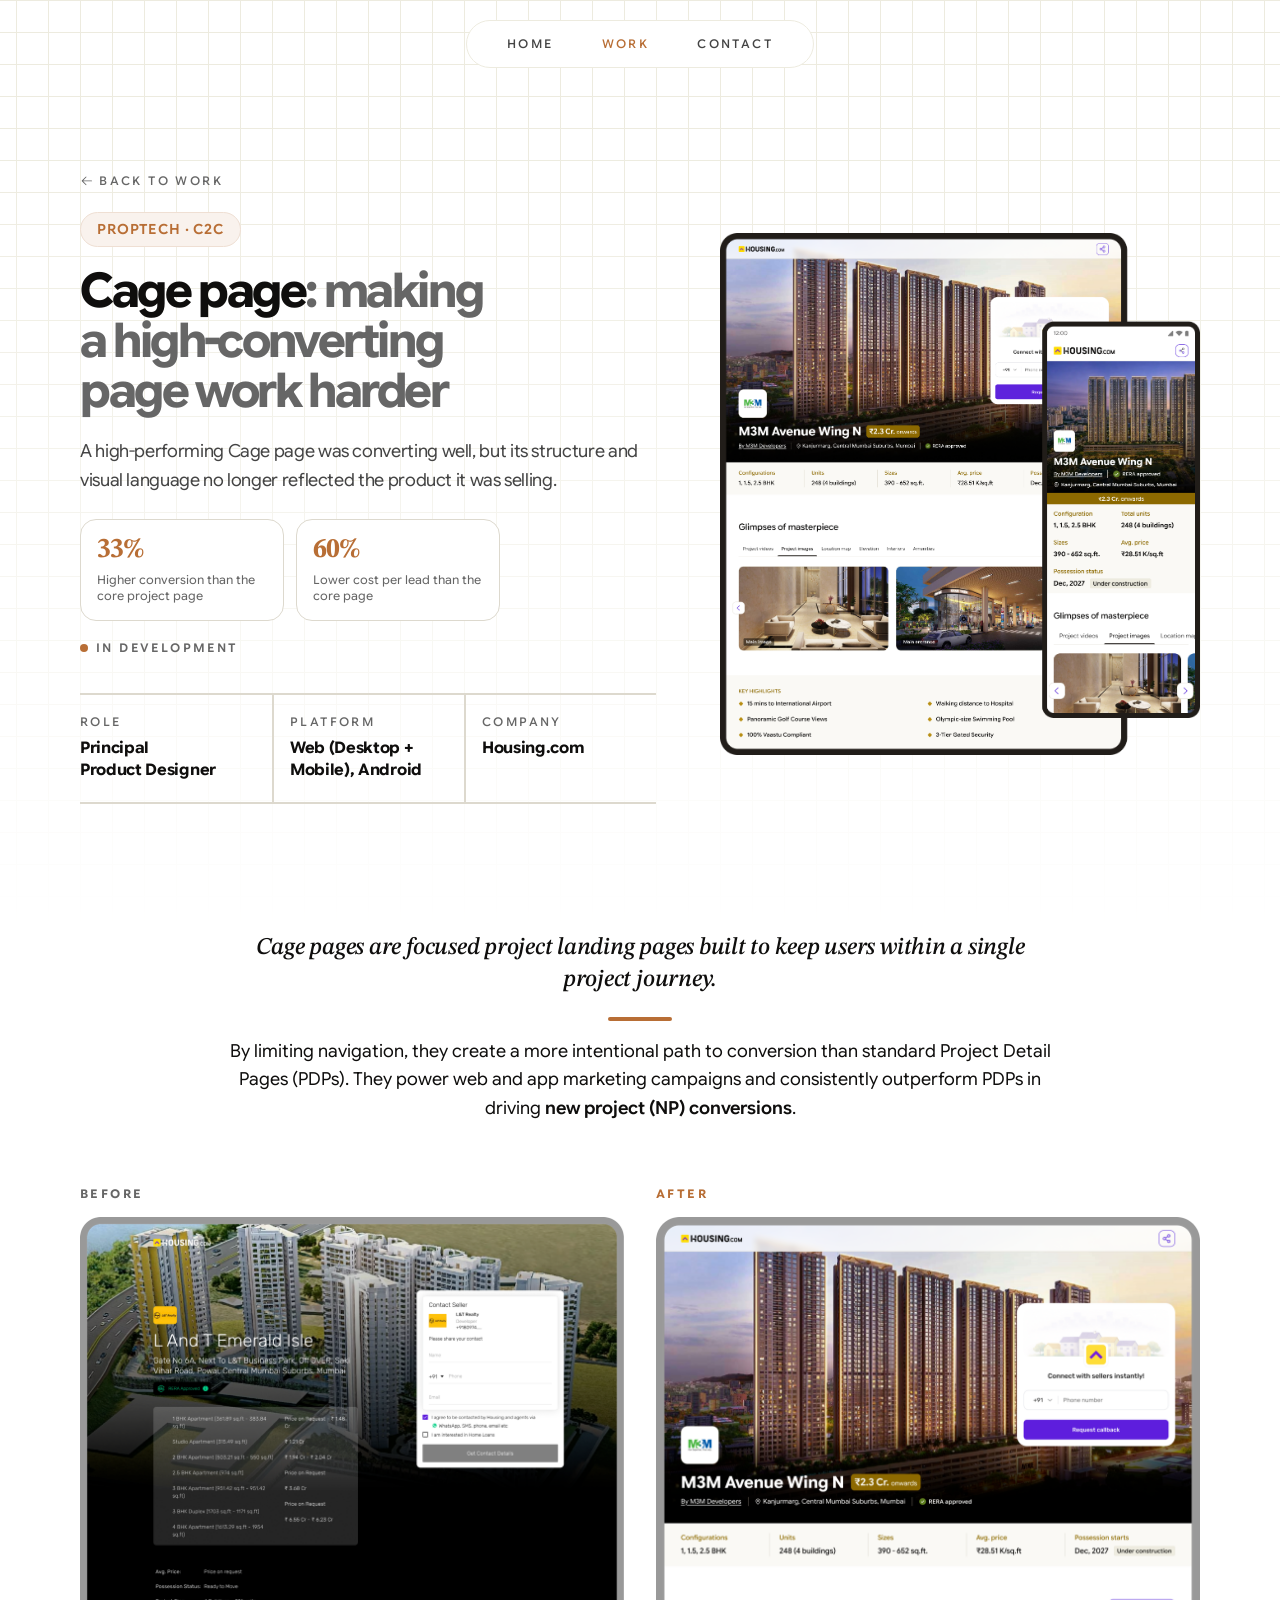
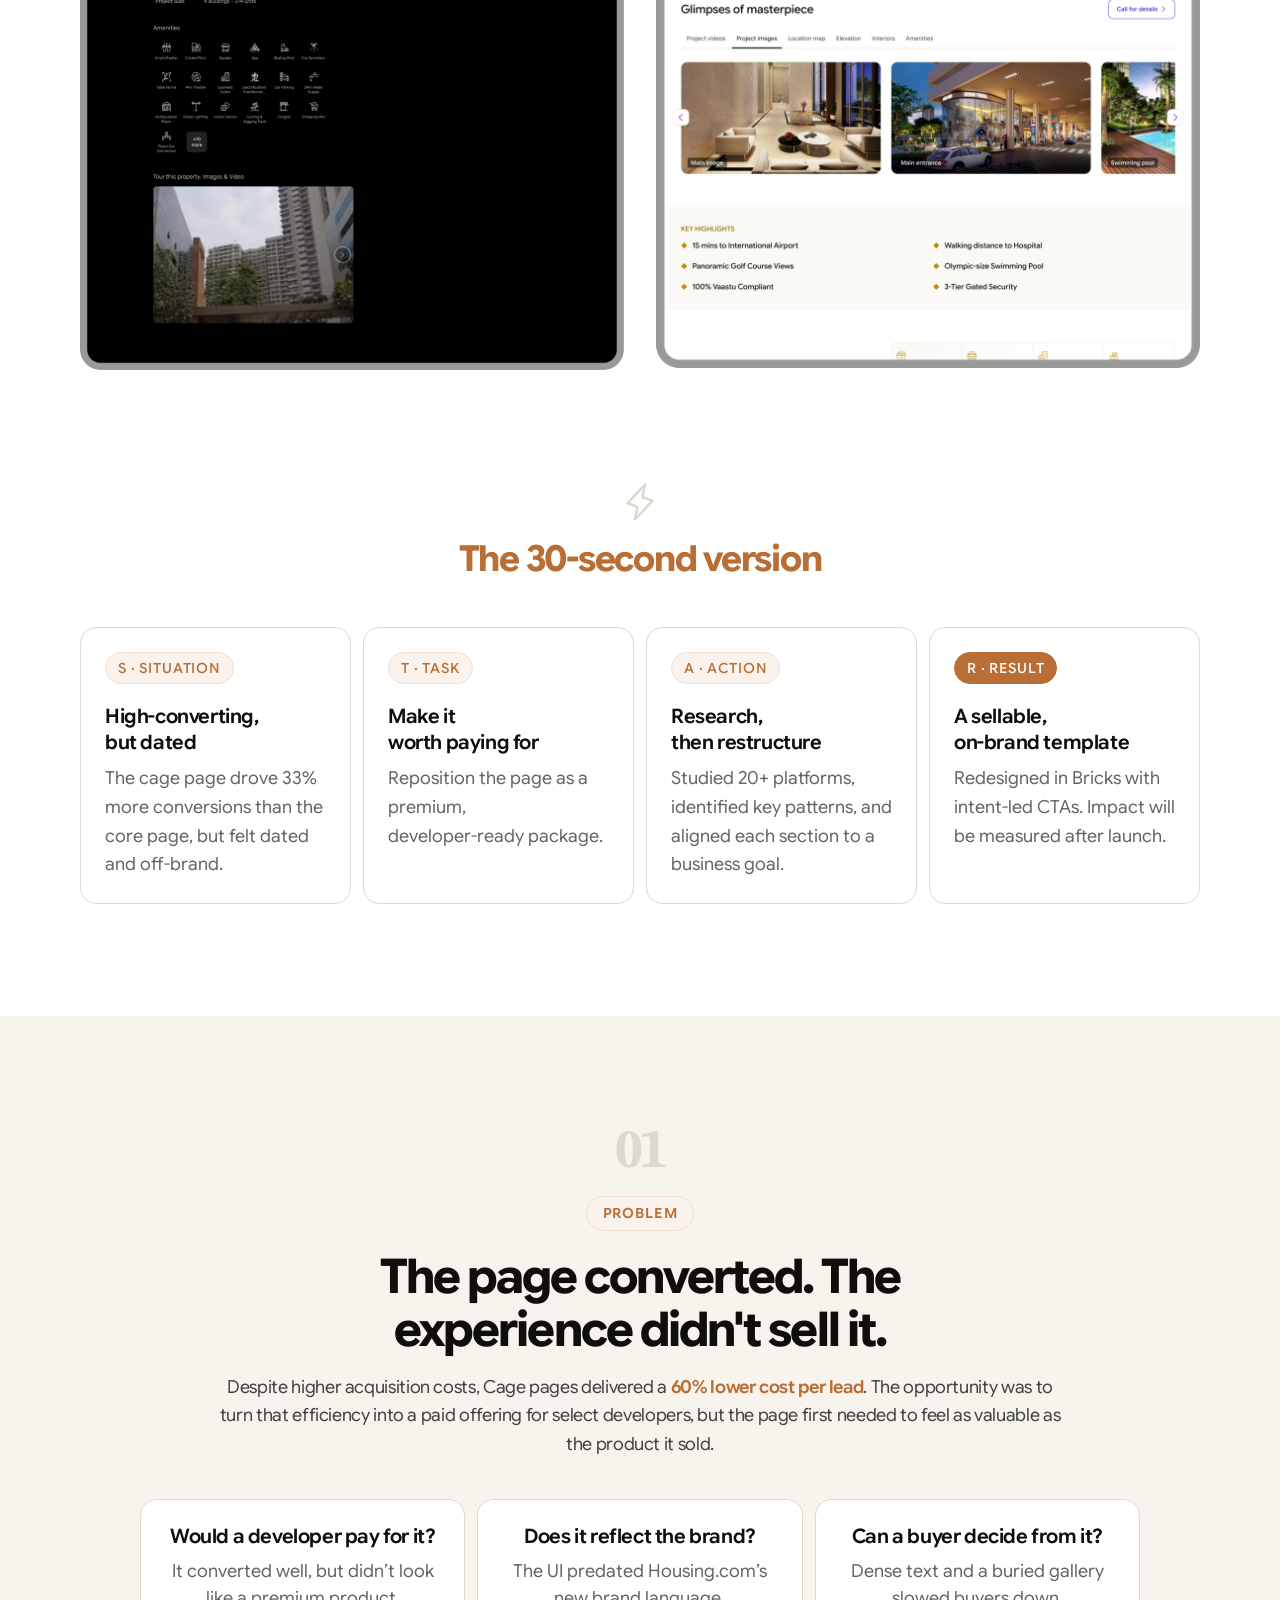
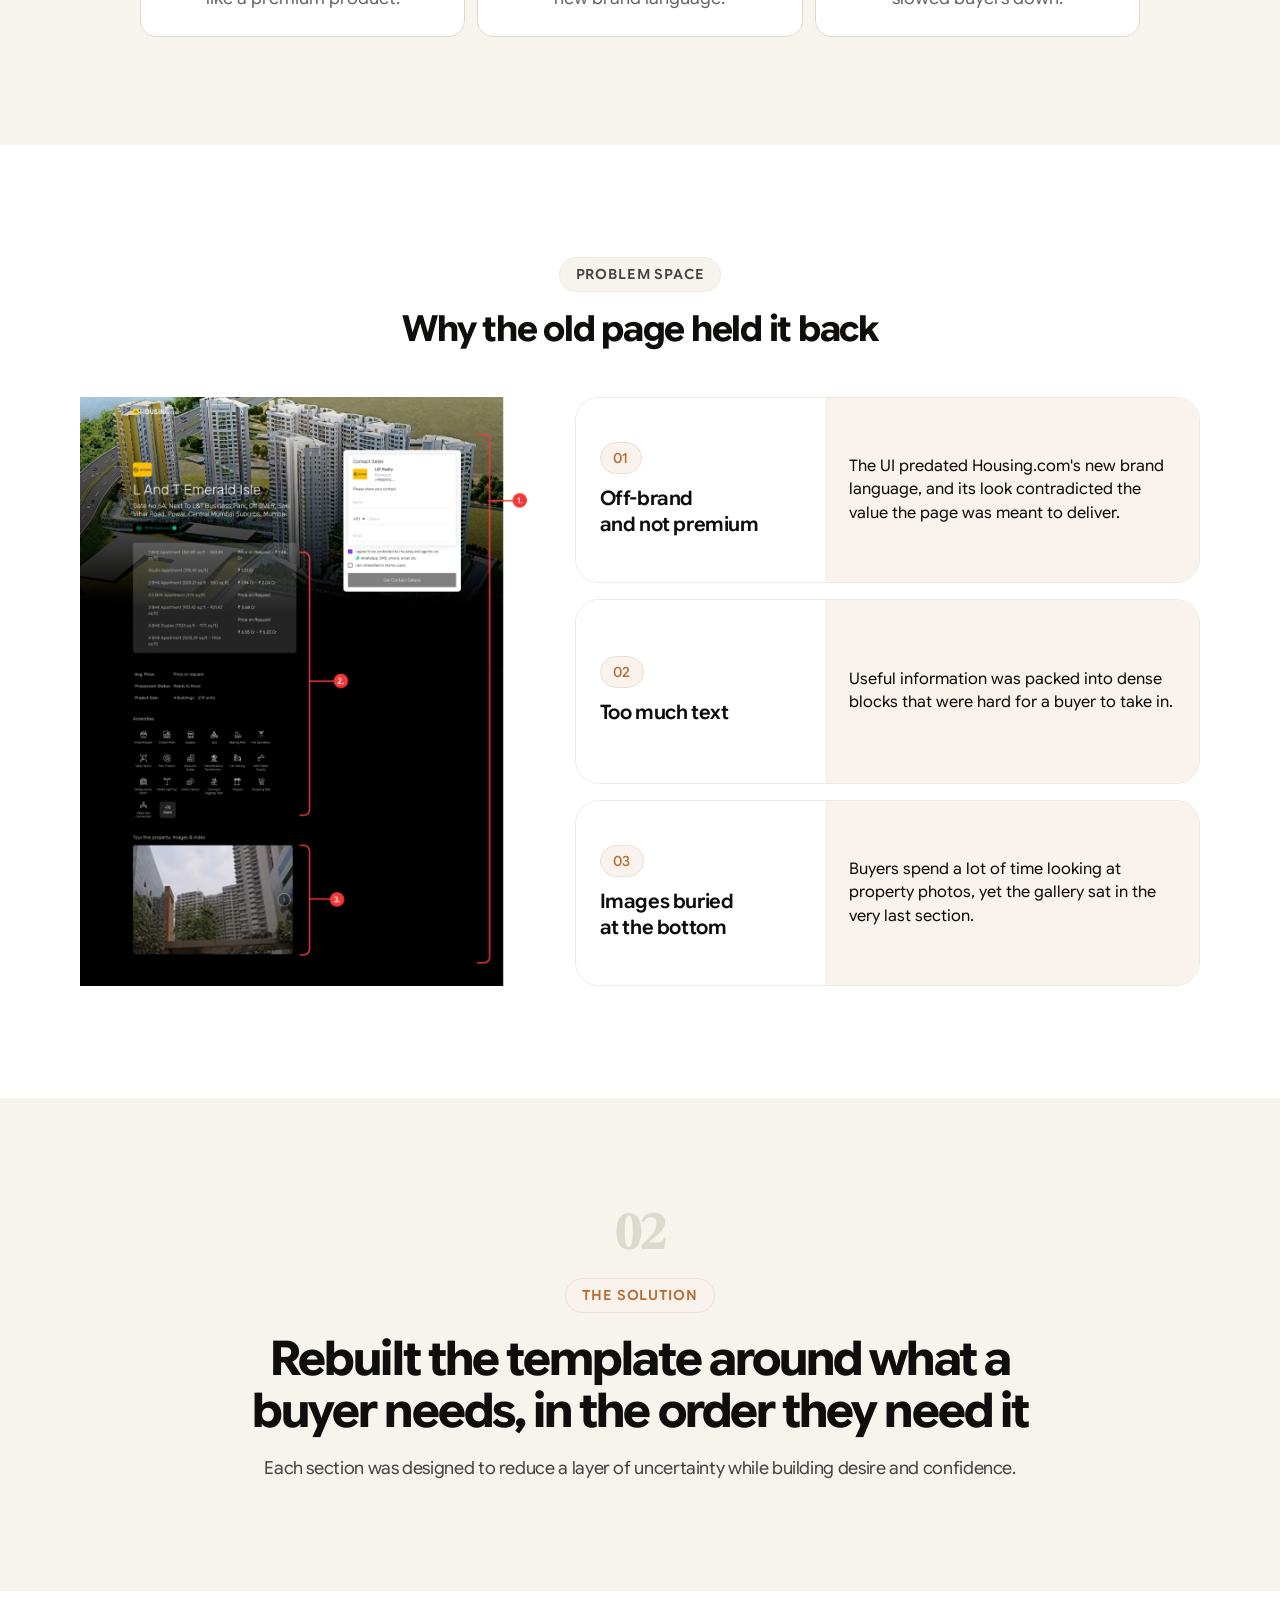
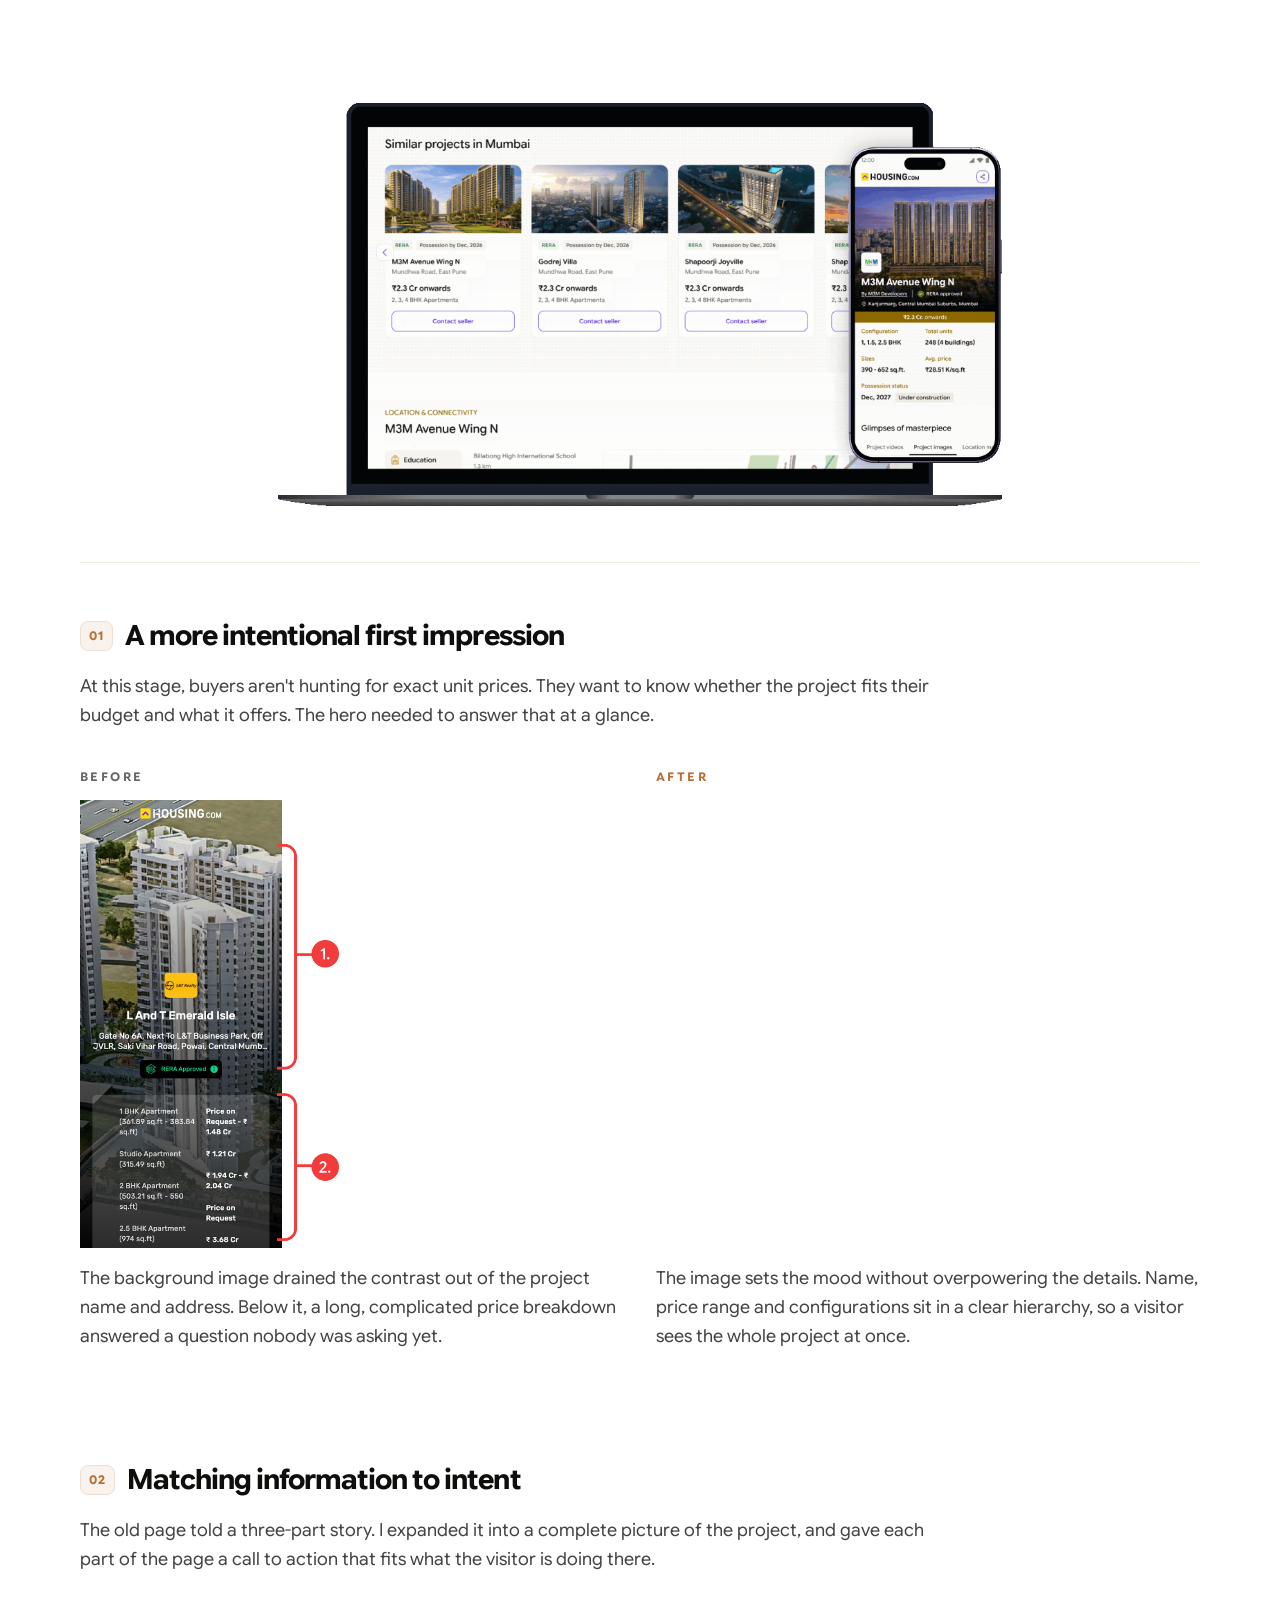
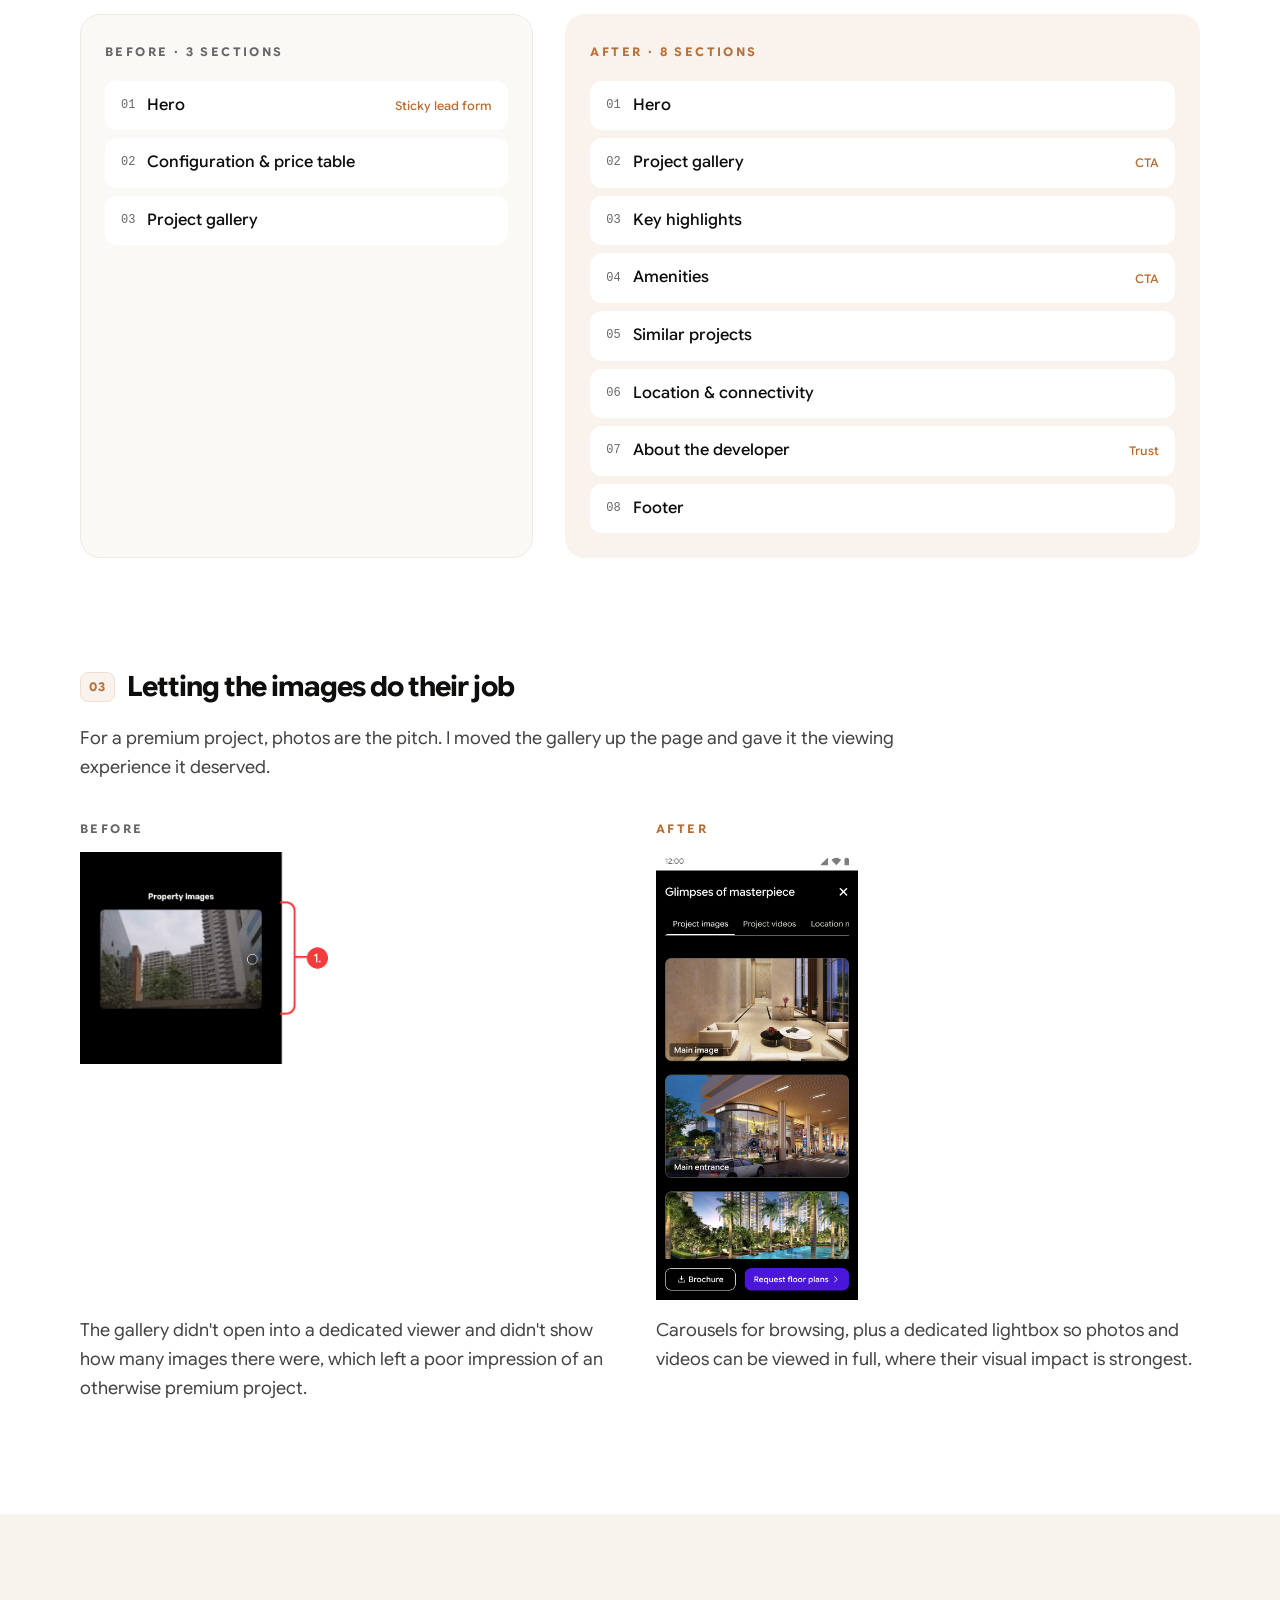
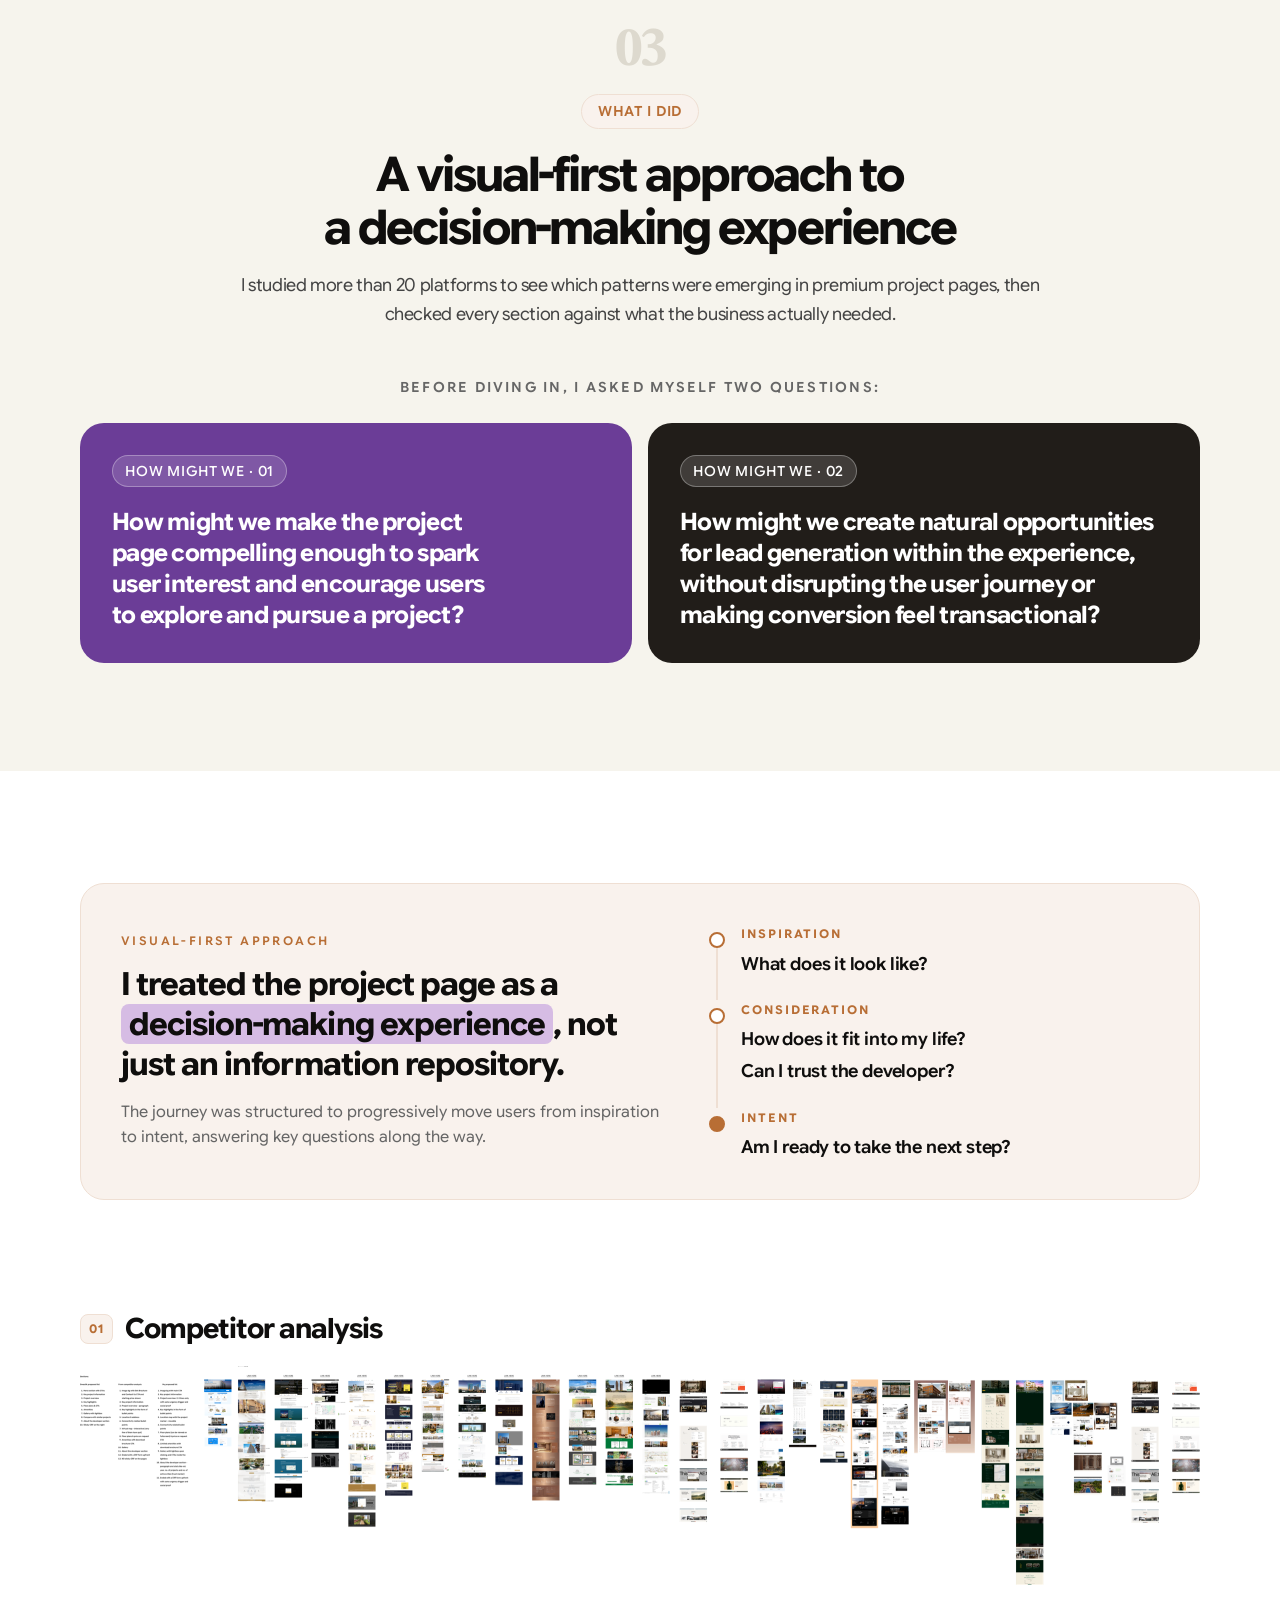
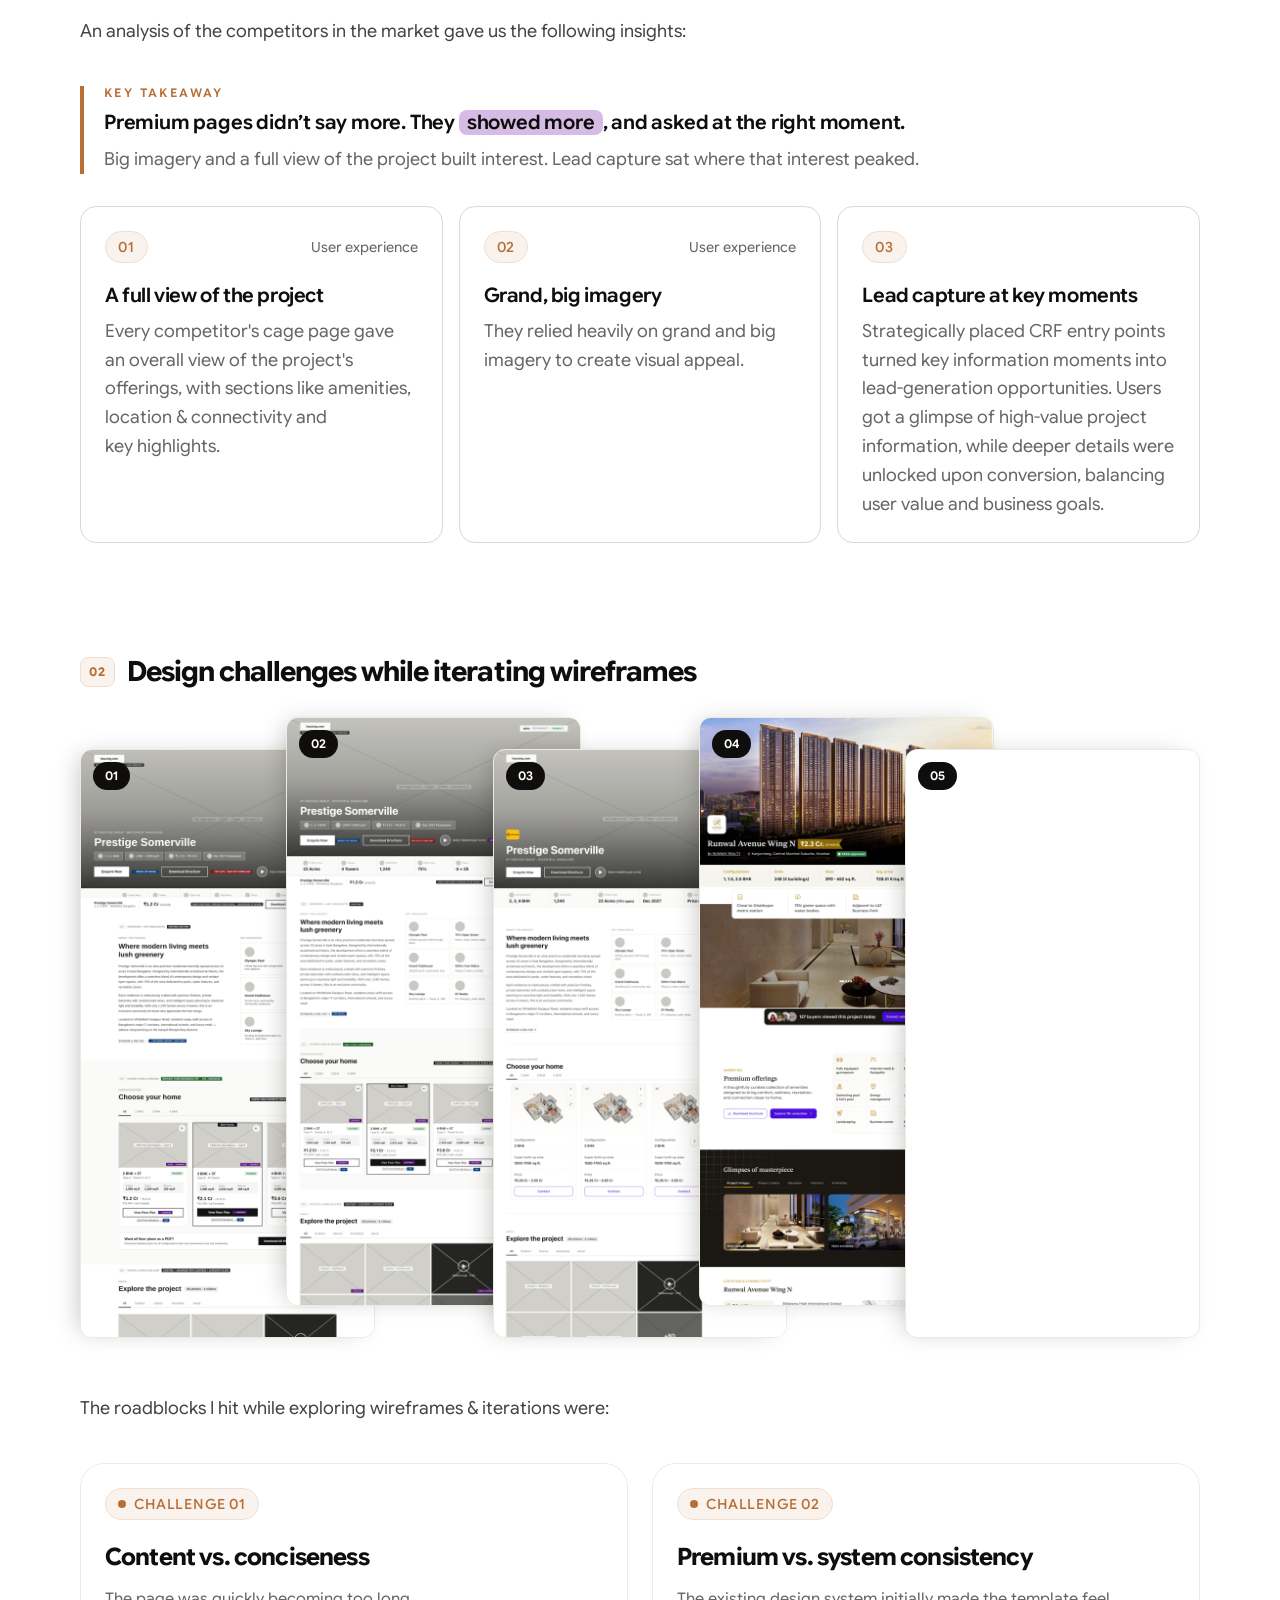
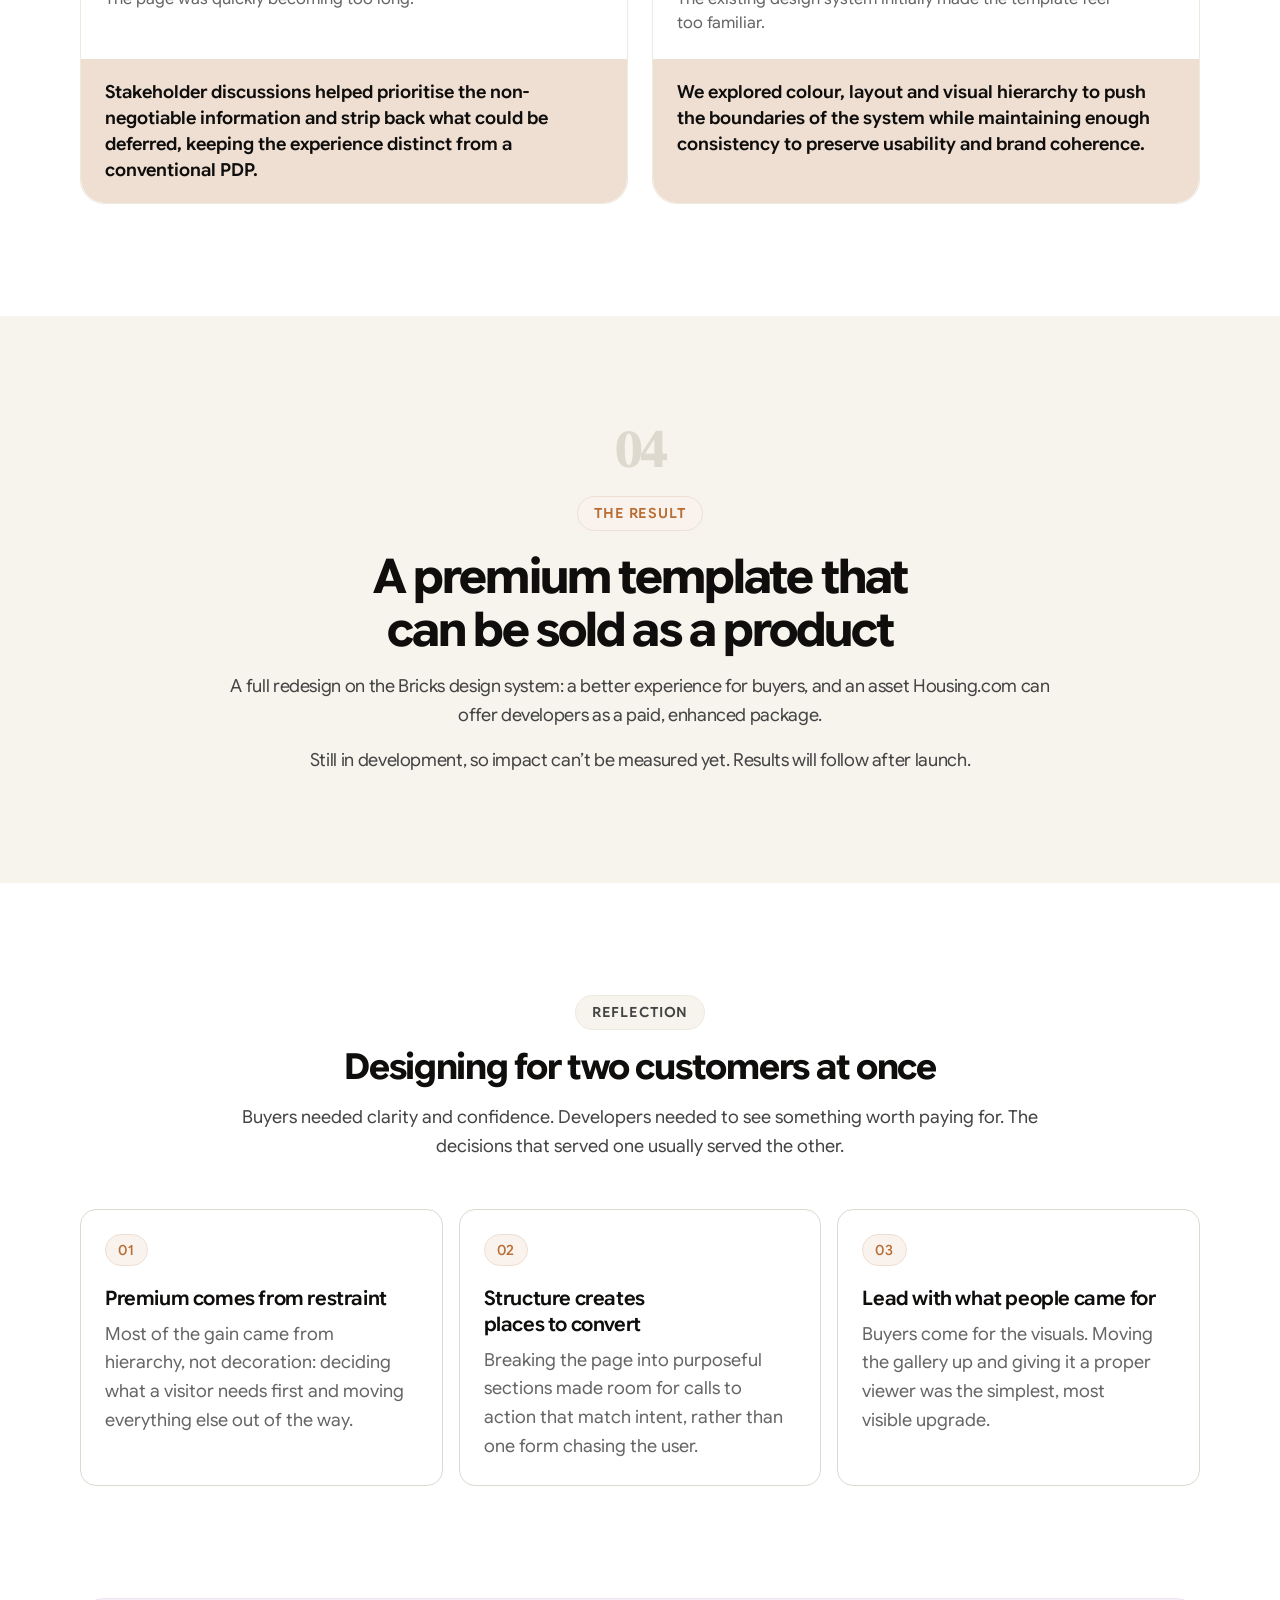
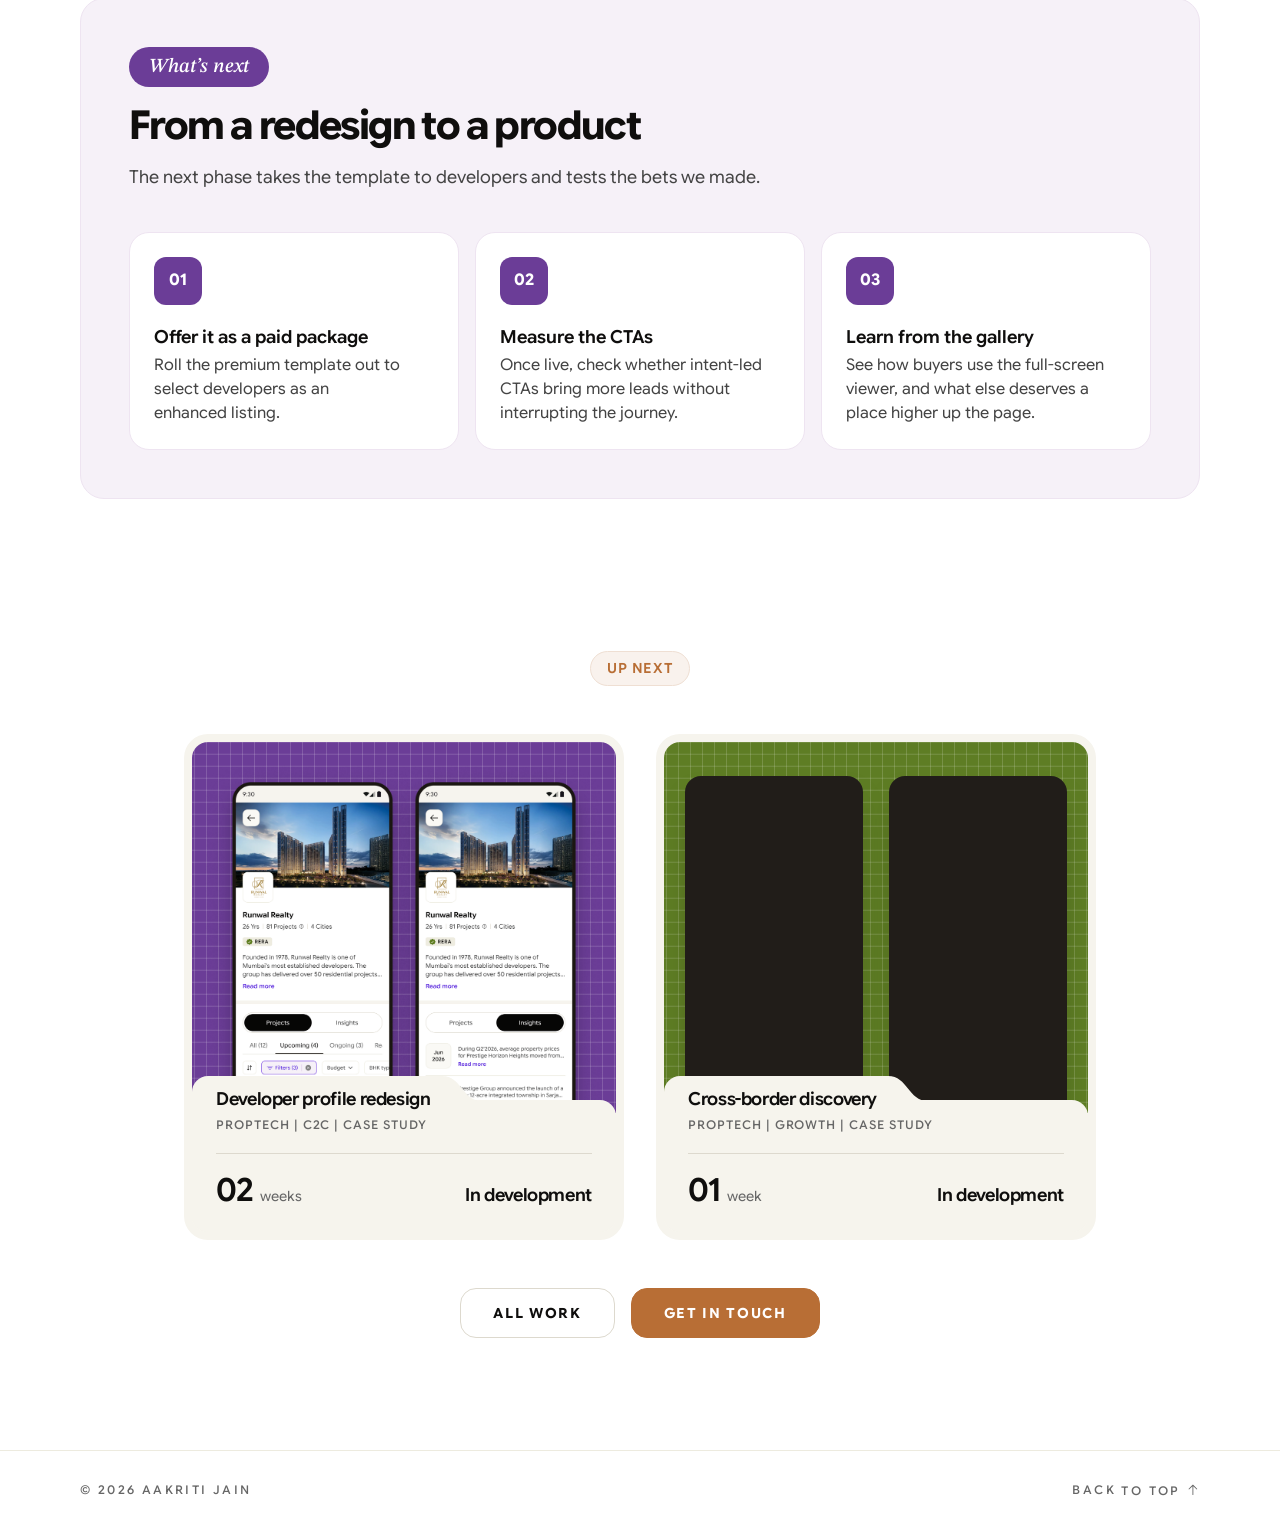
==== commit 79907482: "Polish case studies: up next, widows, layout and iteration highlights - Up next on every case study " ====
--- a/case-studies/cage-page-redesign.html
+++ b/case-studies/cage-page-redesign.html
@@ -9,9 +9,9 @@
   <link rel="preconnect" href="https://fonts.googleapis.com">
   <link rel="preconnect" href="https://fonts.gstatic.com" crossorigin>
   <link href="https://fonts.googleapis.com/css2?family=STIX+Two+Text:ital,wght@0,400;0,600;1,400;1,500&display=swap" rel="stylesheet">
-  <link rel="stylesheet" href="../assets/css/styles.css?v=20261104m">
+  <link rel="stylesheet" href="../assets/css/styles.css?v=20261126g">
   <script>document.documentElement.classList.add('js')</script>
-  <script src="../assets/js/main.js?v=20261104m" defer></script>
+  <script src="../assets/js/main.js?v=20261126g" defer></script>
 </head>
 <body id="top">
 
@@ -517,7 +517,7 @@
       <div class="container">
         <span class="tag reveal">Up next</span>
         <div class="upnext__folder">
-            <a class="folder folder--lavender reveal" href="./developer-profile-redesign.html" aria-label="Developer profile redesign case study">
+          <a class="folder folder--lavender reveal" href="./developer-profile-redesign.html" aria-label="Developer profile redesign case study">
               <div class="folder__media">
                 <div class="folder__phones">
                   <img src="../assets/img/developer-profile/hero-projects.png" alt="Developer profile on mobile, Projects tab" width="560" height="1049" loading="lazy" decoding="async">
@@ -549,6 +549,39 @@
                 </div>
               </div>
             </a>
+
+          <a class="folder folder--pistachio reveal" href="./cross-border-discovery.html" aria-label="Cross-border discovery case study">
+              <div class="folder__media">
+                <div class="folder__duo">
+                  <div class="folder__phone"><img src="../assets/img/Intnl-Inventory/S1.png" alt="India home page on mobile with the ‘Invest beyond India’ card" width="360" height="800" loading="lazy" decoding="async"></div>
+                  <div class="folder__phone"><img src="../assets/img/Intnl-Inventory/S6-720.png" alt="The Dubai home page it opens" width="720" height="1740" loading="lazy" decoding="async"></div>
+                </div>
+              </div>
+              <div class="folder__body">
+                <span class="folder__tab" aria-hidden="true"></span>
+                <svg class="folder__curve" viewBox="0 0 40 24" preserveAspectRatio="none" aria-hidden="true">
+                  <path d="M0 0 C 20 0, 20 24, 40 24 L 0 24 Z" fill="currentColor"/>
+                </svg>
+                <div class="folder__head">
+                  <b>Cross-border discovery</b>
+                  <span>PROPTECH | GROWTH | CASE STUDY</span>
+                </div>
+                <div class="folder__more">
+                  <div>
+                    <h3 class="folder__title">Surfaced Dubai and Abu Dhabi homes inside the India rent and buy journey, without a storefront.</h3>
+                  </div>
+                </div>
+                <div class="folder__foot">
+                  <div class="folder__stat">
+                    <b>01</b>
+                    <span>week</span>
+                  </div>
+                  <div class="folder__stat folder__stat--end">
+                    <b>In development</b>
+                  </div>
+                </div>
+              </div>
+            </a>
         </div>
         <div class="ctas">
           <a class="btn" href="../index.html#work">All work</a>
--- a/assets/css/styles.css
+++ b/assets/css/styles.css
@@ -118,10 +118,33 @@
   /* Layout — composed only from spacing tokens */
   --gutter: var(--space-m);
   --container: 1120px;
-  --measure: 760px;
+  --measure: 860px;
   --section-y: calc(var(--space-5xl) + var(--space-4xl));     /* 112 */
   --chapter-y: calc(var(--space-5xl) * 2);                     /* 128 */
   --hero-top: calc(var(--space-5xl) * 2 + var(--space-3xl));   /* 168 */
+
+  /* Housing.com app UI, only for screens rebuilt in code (Figma values) */
+  --app-brand: #5e23dc;
+  --app-brand-text: #4a16d9;
+  --app-brand-tint: #f8f5ff;
+  --app-brand-mist: #f6f1f8;
+  --app-ink: #222222;
+  --app-ink-2: #434343;
+  --app-ink-3: #656565;
+  --app-ink-4: #767676;
+  --app-ink-5: #444444;
+  --app-ink-sys: #1d1b20;
+  --app-ink-snack: #0f0e0d;
+  --app-white: #ffffff;
+  --app-bg: #f2f3f8;
+  --app-stroke: #e1e2e8;
+  --app-stroke-2: #edebdf;
+  --app-stroke-3: #e8e8e8;
+  --app-shadow-chip: #f1f1f1;
+  --app-overlay: rgba(0, 0, 0, 0.8);
+  --app-overlay-text: rgba(255, 255, 255, 0.8);
+  --app-shadow-1: rgba(0, 0, 0, 0.07);
+  --app-shadow-2: rgba(0, 0, 0, 0.1);
 }
 
 @media (min-width: 768px) {
@@ -164,14 +187,24 @@
   -webkit-font-smoothing: antialiased;
 }
 
-/* Headings balance their lines. Widows in running text are prevented in
-   main.js, which joins the last two words of each block */
+/* Headings balance their lines. Widows everywhere are prevented in main.js,
+   which wraps the last two words of each text block in .nowrap */
 h1,
 h2,
 h3,
 h4,
 b {
   text-wrap: balance;
+}
+
+.nowrap {
+  white-space: nowrap;
+}
+
+/* Ordinal markers inside a title (i., ii., 01, A…) always use the accent,
+   like .story__no, .prob__no and the STAR labels */
+.ord {
+  color: var(--accent);
 }
 
 img {
@@ -482,7 +515,7 @@
   .intro__hello,
   .intro .tag,
   .intro__title .w,
-  .intro__skills span,
+  .intro__skills > span,
   .intro__ctas {
     animation: intro-rise 0.7s cubic-bezier(0.2, 0.7, 0.2, 1) both;
   }
@@ -504,7 +537,7 @@
     animation-delay: calc(1s + var(--i) * 0.12s);
   }
 
-  .intro__skills span { animation-delay: calc(1.5s + var(--i) * 0.08s); }
+  .intro__skills > span { animation-delay: calc(1.5s + var(--i) * 0.08s); }
   .intro__ctas { animation-delay: 1.85s; }
 
   /* The hand waves once the greeting has settled */
@@ -576,7 +609,7 @@
     column-gap: var(--space-s);
   }
 
-  .intro__skills span + span::before {
+  .intro__skills > span + span::before {
     content: "•";
     margin-right: var(--space-s);
     color: var(--border-default);
@@ -788,14 +821,14 @@
    joined by a dashed '1 tap' arc. Everything is placed in % of the box. */
 .hero__visual.duo {
   position: relative;
-  aspect-ratio: 1 / 1.2;
+  aspect-ratio: 1 / 1.146;
 }
 
 /* Thin bezel like the other heroes: ~2% of the phone's own width (padding %
    resolves against the hero box, so 0.95% of it) */
 .duo__phone {
   position: absolute;
-  width: 47%;
+  width: 44%;
   padding: 0.95%;
   border-radius: 9% / 4.2%;
   background: var(--warm-900);
@@ -847,8 +880,8 @@
 
 .duo__dot {
   position: absolute;
-  left: 45.5%;
-  top: 86%;
+  left: 42.6%;
+  top: 84.6%;
   width: var(--space-s);
   height: var(--space-s);
   border-radius: var(--radius-full);
@@ -859,7 +892,7 @@
 .duo__tap {
   position: absolute;
   left: 50%;
-  top: 56%;
+  top: 55%;
   translate: -50% -50%;
   padding: var(--space-xs) var(--space-m);
   border-radius: var(--radius-full);
@@ -1212,7 +1245,7 @@
   letter-spacing: -0.02em;
 }
 
-.folder__head span {
+.folder__head > span {
   font-size: var(--fs-12);
   font-weight: var(--fw-medium);
   letter-spacing: 0.08em;
@@ -1271,7 +1304,7 @@
   letter-spacing: -0.04em;
 }
 
-.folder__stat span {
+.folder__stat > span {
   font-size: var(--fs-14);
   color: var(--text-muted);
 }
@@ -1532,7 +1565,7 @@
   color: var(--text-primary);
 }
 
-.chapter__qs span {
+.chapter__qs li > span {
   font-size: var(--text-body);
   line-height: 1.5;
   color: var(--text-muted);
@@ -3869,7 +3902,7 @@
   color: var(--green-500);
 }
 
-.surface__shots img {
+.surface__shots .callouts > img {
   width: 100%;
   max-width: 260px;
   height: auto;
@@ -3888,7 +3921,7 @@
   color: var(--text-primary);
 }
 
-.surface__shots figcaption span {
+.surface__shots figcaption > span {
   font-size: var(--fs-14);
   line-height: 1.5;
   color: var(--text-muted);
@@ -3923,6 +3956,648 @@
     margin-top: var(--space-xs);
   }
 }
+
+/* Search card: the full screen on the left, two top-half crops stacked on
+   the right */
+.surface__shots--stack {
+  row-gap: var(--space-2xl);
+}
+
+.surface__shots--stack > figure:first-child {
+  grid-row: 1 / span 2;
+}
+
+/* Callouts on the crops are placed down from the top in image widths */
+.surface__shots--stack > figure:not(:first-child) .callouts {
+  container-type: inline-size;
+}
+
+/* From 600px, the two crops take whatever height the full screen leaves
+   them, so both columns end level. Each screen fills its box from the top
+   and is trimmed at the bottom; the image adds no height of its own. On
+   phones the captions wrap too much for this, so the crops keep their size */
+@media (min-width: 600px) {
+  .surface__shots--stack > figure:not(:first-child) {
+    grid-template-rows: minmax(0, 1fr) auto;
+    align-content: stretch;
+  }
+
+  .surface__shots--stack > figure:not(:first-child) .callouts {
+    min-height: calc(var(--space-5xl) * 2);
+  }
+
+  .surface__shots--stack > figure:not(:first-child) .callouts > img {
+    position: absolute;
+    top: 0;
+    left: 0;
+    width: calc(100% - var(--reach));
+    height: 100%;
+    object-fit: cover;
+    object-position: top;
+  }
+}
+
+/* Longer screenshots in a two-up card keep the Home phone shape, trimmed
+   at the bottom (or the top, when the hook sits low) */
+.surface__shots .callouts > img.surface__trim {
+  aspect-ratio: 360 / 800;
+  object-fit: cover;
+  object-position: top;
+}
+
+.surface__shots .callouts > img.surface__trim--bottom {
+  object-position: bottom;
+}
+
+/* A screen rebuilt in code, framed like the screenshots beside it. The
+   screen is laid out at its real 360 x 800 size and scaled to fit (main.js
+   sets --s from the frame width) */
+.phone-live {
+  position: relative;
+  width: 100%;
+  max-width: 260px;
+  aspect-ratio: 360 / 800;
+  overflow: hidden;
+  border: 1px solid var(--border-subtle);
+  border-radius: var(--radius-l);
+  background: var(--app-white);
+}
+
+/* Housing.com SRP on Android, rebuilt from Figma. Sizes are the app's own
+   pixels, so they stay in px and scale with the frame as one piece */
+.srp {
+  position: absolute;
+  top: 0;
+  left: 0;
+  width: 360px;
+  height: 800px;
+  overflow: hidden;
+  transform: scale(var(--s, 0.72));
+  transform-origin: 0 0;
+  background: var(--app-bg);
+  font-family: "Rubik", system-ui, sans-serif;
+  font-size: 12px;
+  line-height: 16px;
+  color: var(--app-ink);
+  text-align: left;
+  -webkit-font-smoothing: antialiased;
+}
+
+.srp img {
+  display: block;
+  max-width: none;
+}
+
+/* Reset the case study's own text styles inside the screen */
+.srp p,
+.srp b,
+.srp u {
+  margin: 0;
+  font: inherit;
+  letter-spacing: inherit;
+  color: inherit;
+}
+
+.srp .srp__i16 { width: 16px; height: 16px; flex: none; }
+.srp .srp__i20 { width: 20px; height: 20px; flex: none; }
+.srp .srp__i24 { width: 24px; height: 24px; flex: none; }
+
+.srp .srp__status-bar {
+  display: flex;
+  align-items: center;
+  justify-content: space-between;
+  height: 40px;
+  padding: 0 16px;
+  background: var(--app-white);
+  font-family: "Google Sans Flex", system-ui, sans-serif;
+  font-size: 14px;
+  line-height: 20px;
+  letter-spacing: 0.25px;
+  color: var(--app-ink-sys);
+}
+
+.srp .srp__sys {
+  display: flex;
+  align-items: center;
+}
+
+.srp .srp__sys img {
+  width: 16px;
+  height: 16px;
+}
+
+.srp .srp__sys img:first-child {
+  margin-right: -2px;
+}
+
+.srp .srp__head {
+  background: var(--app-white);
+}
+
+.srp .srp__search {
+  display: flex;
+  align-items: center;
+  gap: 8px;
+  padding: 12px 16px;
+}
+
+.srp .srp__field {
+  display: flex;
+  flex: 1;
+  align-items: center;
+  gap: 8px;
+  height: 48px;
+  padding: 0 8px 0 16px;
+  border: 1px solid var(--app-stroke);
+  border-radius: 12px;
+}
+
+.srp .srp__query {
+  flex: 1;
+  font-size: 14px;
+  color: var(--app-ink-2);
+  opacity: 0.6;
+}
+
+.srp .srp__rule {
+  align-self: center;
+  width: 1px;
+  height: 20px;
+  margin-left: 4px;
+  background: var(--app-stroke);
+}
+
+/* The entry point: the Houzy icon, 'Abu Dhabi' and 'Dubai' take turns in
+   one spot, crossfading in place. Each change takes 0.6s: the old item
+   fades out as the new one fades in. The slot stays one width for both
+   cities and eases narrower only for the icon. The icon holds longest, as
+   the pause between rounds. One round is 8s. */
+.srp .srp__cycle {
+  display: grid;
+  /* One track exactly as wide as the slot (sized to fit 'Abu Dhabi').
+     Items sit centred and the slot clips them while it changes width */
+  grid-template-columns: minmax(0, 1fr);
+  align-items: center;
+  justify-items: unsafe center;
+  width: 20px;
+  height: 20px;
+  /* Extra room on both sides, on top of the field's own 8px */
+  margin: 0 6px;
+  overflow-x: clip;
+  animation: srp-slot 8s cubic-bezier(0.45, 0, 0.55, 1) infinite;
+}
+
+.srp .srp__cycle-item {
+  grid-area: 1 / 1;
+  font-family: "Google Sans Flex", system-ui, sans-serif;
+  font-size: 12px;
+  line-height: 16px;
+  letter-spacing: 0.1px;
+  white-space: nowrap;
+  color: var(--app-brand);
+  animation: 8s cubic-bezier(0.45, 0, 0.55, 1) infinite;
+}
+
+.srp .srp__cycle-item--houzy {
+  width: 20px;
+  height: 20px;
+  animation-name: srp-houzy;
+}
+
+.srp .srp__cycle-item--abu {
+  opacity: 0;
+  animation-name: srp-abu;
+}
+
+.srp .srp__cycle-item--dubai {
+  opacity: 0;
+  animation-name: srp-dubai;
+}
+
+/* Icon 0–2.4s, change to 3s, Abu Dhabi to 4.5s, change to 5.1s, Dubai to
+   6.6s, change to 7.2s, icon again into the next round. In each change
+   the two items crossfade over the same 0.6s */
+@keyframes srp-slot {
+  0%, 30% { width: 20px; }
+  37.5%, 82.5% { width: 62px; }
+  90%, 100% { width: 20px; }
+}
+
+@keyframes srp-houzy {
+  0%, 30% { opacity: 1; }
+  37.5%, 82.5% { opacity: 0; }
+  90%, 100% { opacity: 1; }
+}
+
+@keyframes srp-abu {
+  0%, 30% { opacity: 0; }
+  37.5%, 56.25% { opacity: 1; }
+  63.75%, 100% { opacity: 0; }
+}
+
+@keyframes srp-dubai {
+  0%, 56.25% { opacity: 0; }
+  63.75%, 82.5% { opacity: 1; }
+  90%, 100% { opacity: 0; }
+}
+
+/* Without motion: the icon alone, standing still */
+@media (prefers-reduced-motion: reduce) {
+  .srp .srp__cycle,
+  .srp .srp__cycle-item {
+    animation: none;
+  }
+}
+
+.srp .srp__tabs {
+  display: flex;
+  gap: 8px;
+  padding-left: 16px;
+  overflow: hidden;
+  border-bottom: 1px solid var(--app-bg);
+}
+
+.srp .srp__tab {
+  display: flex;
+  flex: none;
+  flex-direction: column;
+  align-items: center;
+  gap: 4px;
+  padding: 8px 4px 0;
+  font-size: 10px;
+  line-height: 12px;
+  letter-spacing: 0.6px;
+  white-space: nowrap;
+  color: var(--app-ink-3);
+}
+
+.srp .srp__tab--on {
+  min-width: 48px;
+  font-weight: 500;
+  letter-spacing: 0.27px;
+  color: var(--app-ink);
+}
+
+.srp .srp__tab-bar {
+  align-self: stretch;
+  width: auto;
+  height: 3px;
+  margin: 4px -4px 0;
+}
+
+.srp .srp__tab-icon {
+  position: relative;
+  width: 24px;
+  height: 24px;
+  overflow: hidden;
+}
+
+.srp .srp__tab-icon img {
+  position: absolute;
+}
+
+.srp .srp__ti-projects { left: 0.5px; top: 1.5px; width: 23px; height: 21px; }
+.srp .srp__ti-path { left: 1.4px; top: 0.4px; width: 18.06px; height: 16.3px; }
+.srp .srp__ti-star { left: 7px; top: 8px; width: 16px; height: 16px; }
+.srp .srp__ti-tag { left: 11px; top: 15px; width: 8.74px; height: 2.85px; }
+.srp .srp__ti-owner { left: 1.5px; top: 0.5px; width: 21px; height: 23px; }
+.srp .srp__ti-ready { left: 0.4px; top: 0.4px; width: 23.2px; height: 23.2px; }
+
+.srp .srp__filters {
+  display: flex;
+  align-items: center;
+  gap: 8px;
+  padding: 16px 0 16px 16px;
+  overflow: hidden;
+}
+
+.srp .srp__filter {
+  display: flex;
+  flex: none;
+  align-items: center;
+  gap: 4px;
+  height: 32px;
+  padding: 0 8px;
+  border: 1px solid var(--app-stroke-2);
+  border-radius: 8px;
+  background: var(--app-white);
+  box-shadow: 0 2px 1px var(--app-shadow-chip);
+  font-family: "Google Sans Flex", system-ui, sans-serif;
+  font-size: 12px;
+  line-height: 16px;
+  white-space: nowrap;
+}
+
+.srp .srp__filter--on {
+  border-color: var(--app-brand-text);
+  background: var(--app-brand-mist);
+  color: var(--app-brand-text);
+}
+
+.srp .srp__filter--tint {
+  background: var(--app-brand-tint);
+}
+
+.srp .srp__filter--text {
+  color: var(--app-ink-5);
+}
+
+.srp .srp__feed {
+  display: grid;
+  gap: 16px;
+  padding: 16px 8px;
+}
+
+.srp .srp__card {
+  overflow: hidden;
+  padding: 8px;
+  border-radius: 8px;
+  background: var(--app-white);
+}
+
+.srp .srp__media {
+  position: relative;
+  display: flex;
+  gap: 8px;
+  width: 336px;
+  height: 116px;
+  /* The photo row runs to the card's right edge, past its padding */
+  margin-right: -8px;
+  overflow: hidden;
+}
+
+.srp .srp__photo {
+  position: relative;
+  flex: none;
+  width: 174px;
+  height: 116px;
+  overflow: hidden;
+  border-radius: 8px;
+}
+
+.srp .srp__photo img {
+  position: absolute;
+  object-fit: cover;
+}
+
+.srp .srp__photo-a { left: -10.14px; top: -3.69px; width: 209.28px; height: 122.11px; }
+.srp .srp__photo-b { left: -26.85px; top: -21px; width: 235.22px; height: 218px; }
+
+.srp .srp__badges,
+.srp .srp__meta {
+  position: absolute;
+  left: 8px;
+  display: flex;
+  gap: 8px;
+}
+
+.srp .srp__badges { top: 8px; }
+.srp .srp__meta { top: 92px; }
+
+.srp .srp__chip {
+  position: relative;
+  display: inline-flex;
+  align-items: center;
+  height: 16px;
+  padding: 0 4px;
+  border-radius: 8px;
+  background: var(--app-overlay);
+  font-size: 10px;
+  line-height: 12px;
+  letter-spacing: 0.6px;
+  color: var(--app-white);
+}
+
+.srp .srp__chip--icon {
+  padding: 0 4px 0 18px;
+}
+
+.srp .srp__chip--count {
+  color: var(--app-overlay-text);
+}
+
+.srp .srp__chip-verified { position: absolute; left: 2px; top: 2px; width: 12px; height: 12px; }
+.srp .srp__chip-rera { position: absolute; left: 0; top: 0; width: 16px; height: 16px; }
+
+.srp .srp__ago {
+  position: absolute;
+  top: 92px;
+  left: 279px;
+}
+
+.srp .srp__tag {
+  display: inline-flex;
+  align-items: center;
+  height: 16px;
+  padding-left: 4px;
+  border-radius: 16px;
+  background: var(--app-stroke);
+  font-size: 10px;
+  line-height: 12px;
+  letter-spacing: 0.6px;
+  white-space: pre;
+  color: color-mix(in srgb, var(--app-ink-2) 80%, transparent);
+}
+
+.srp .srp__tag-icon,
+.srp .srp__tag-chev {
+  display: grid;
+  place-items: center;
+  width: 16px;
+  height: 16px;
+}
+
+.srp .srp__tag-icon img { width: 10.2px; height: 10.8px; }
+.srp .srp__tag-chev img { width: 8px; height: 8px; }
+
+.srp .srp__heart {
+  position: absolute;
+  top: 6px;
+  left: 312px;
+  width: 16px;
+  height: 14px;
+}
+
+.srp .srp__heart img {
+  position: absolute;
+  left: -10px;
+  top: -10px;
+  width: 36px;
+  height: 34px;
+}
+
+.srp .srp__info {
+  display: grid;
+  gap: 16px;
+  margin-top: 6px;
+  letter-spacing: 0.2px;
+}
+
+.srp .srp__status {
+  display: flex;
+  align-items: center;
+  gap: 7px;
+  white-space: nowrap;
+  color: var(--app-ink-2);
+}
+
+.srp .srp__status b,
+.srp .srp__btn {
+  font-weight: 500;
+}
+
+.srp .srp__dot {
+  width: 4px;
+  height: 4px;
+}
+
+.srp .srp__price {
+  display: grid;
+  gap: 8px;
+}
+
+.srp .srp__type {
+  font-size: 14px;
+  letter-spacing: 0;
+}
+
+.srp .srp__amount {
+  font-size: 16px;
+  font-weight: 500;
+  line-height: 20px;
+  letter-spacing: 0;
+}
+
+.srp .srp__where {
+  display: grid;
+  gap: 4px;
+  margin-top: -2px;
+}
+
+.srp .srp__area {
+  display: flex;
+  align-items: center;
+  gap: 8px;
+  color: var(--app-ink-3);
+}
+
+.srp .srp__seller {
+  display: flex;
+  align-items: flex-start;
+  gap: 8px;
+  padding-top: 15px;
+  border-top: 1px solid var(--app-stroke);
+}
+
+.srp .srp__avatar {
+  width: 24px;
+  height: 24px;
+  margin-right: -1px;
+  border-radius: 50%;
+}
+
+.srp .srp__who {
+  display: grid;
+  flex: 1;
+}
+
+.srp .srp__who span {
+  color: var(--app-ink-4);
+}
+
+.srp .srp__btn {
+  display: grid;
+  place-items: center;
+  height: 32px;
+  padding: 0 8px;
+  border-radius: 8px;
+  background: var(--app-bg);
+  color: var(--app-brand);
+  white-space: nowrap;
+}
+
+.srp .srp__btn--icon {
+  width: 32px;
+  padding: 0;
+}
+
+.srp .srp__btn--icon img {
+  width: 16px;
+  height: 16px;
+}
+
+.srp .srp__btn--call {
+  background: var(--app-brand);
+}
+
+/* Pinned to the bottom of the screen: the Abu Dhabi strip over the nav */
+.srp .srp__snack {
+  position: absolute;
+  right: 8px;
+  bottom: 68px;
+  left: 8px;
+  display: flex;
+  align-items: center;
+  gap: 8px;
+  padding: 12px;
+  border-radius: 12px;
+  background: var(--app-white);
+  box-shadow: 0 2px 4px -1px var(--app-shadow-1), 0 2px 8px var(--app-shadow-2);
+  font-family: "Google Sans Flex", system-ui, sans-serif;
+  font-size: 14px;
+  line-height: 20px;
+  color: var(--app-ink-snack);
+}
+
+.srp .srp__snack p {
+  flex: 1;
+  white-space: nowrap;
+}
+
+.srp .srp__snack u {
+  font-weight: 500;
+  letter-spacing: 0.1px;
+  color: var(--app-brand-text);
+}
+
+.srp .srp__nav {
+  position: absolute;
+  right: 0;
+  bottom: 0;
+  left: 0;
+  display: flex;
+  gap: 12px;
+  height: 60px;
+  padding: 0 16px;
+  border-top: 1px solid var(--app-stroke-3);
+  background: var(--app-white);
+}
+
+.srp .srp__nav > span {
+  display: flex;
+  flex: 1;
+  flex-direction: column;
+  align-items: center;
+  gap: 4px;
+  padding-top: 8px;
+  letter-spacing: 0.2px;
+  white-space: nowrap;
+  color: var(--app-ink-2);
+}
+
+.srp .srp__nav-icon {
+  position: relative;
+  width: 24px;
+  height: 24px;
+}
+
+.srp .srp__nav-icon img {
+  position: absolute;
+}
+
+.srp .srp__ni-sugg { left: 2px; top: 2.25px; width: 20px; height: 20px; }
+.srp .srp__ni-saved { left: 2px; top: 2.25px; width: 20px; height: 20px; }
+.srp .srp__ni-profile { left: 2px; top: 2.25px; width: 19.4px; height: 19.4px; }
 
 /* A surface that was considered and dropped: dashed, quieter */
 .prob.prob--dropped {
@@ -4081,10 +4756,15 @@
 
 .flip--scene .flip__stage {
   height: auto;
-  aspect-ratio: 1456 / 884;
+  /* Only the purple hero. The screenshot's content starts 8px in and 6px
+     down (outside that is its own rounded, transparent edge) and the purple
+     ends at y 492, so at 150% zoom the frame shows (492 - 6) × 1.5 = 729
+     of 1456. Shifting by the 8 × 6 edge keeps all four corners even:
+     x 8 × 1.5/1456 of W over the 0.5W overflow = 1.648%,
+     y 6 × 1.5/1456 of W over the 0.41W overflow = 1.508% */
+  aspect-ratio: 1456 / 729;
   border: 0;
-  /* Zoomed to 150% from the top left, so the navbar and hero fill the frame */
-  background: var(--surface-subtle) url("../img/Intnl-Inventory/P1.png") 0 0 / 150% auto no-repeat;
+  background: var(--surface-subtle) url("../img/Intnl-Inventory/P1.png") 1.648% 1.508% / 150% auto no-repeat;
 }
 
 /* Each popup hangs from the 'All India' dropdown in the navbar: its pointer
@@ -4093,8 +4773,8 @@
    1440px screen, and the screen is shown at 150% (1.5 / 1440 = 0.1042%) */
 .flip--scene .flip__stage > .flip__card {
   position: absolute;
-  top: 8.5%;
-  left: 23.7%;
+  top: 9.07%;
+  left: 22.88%;
   width: calc(var(--w, 300) * 0.1042%);
   max-width: none;
   max-height: none;
@@ -4265,14 +4945,17 @@
   grid-auto-columns: minmax(140px, 1fr);
 }
 
-.strip__row--desktop {
-  grid-auto-columns: minmax(240px, 1fr);
+/* Desktop screens: two columns, three rows, no sideways scroll */
+.strip__row.strip__row--desktop {
+  grid-auto-flow: row;
+  grid-template-columns: repeat(2, minmax(0, 1fr));
+  row-gap: var(--space-xl);
+  overflow-x: visible;
 }
 
 /* Wide screens: every screen in the row fits without scrolling */
 @media (min-width: 1100px) {
-  .strip__row--mobile,
-  .strip__row--desktop {
+  .strip__row--mobile {
     grid-auto-columns: minmax(0, 1fr);
     overflow-x: visible;
   }
@@ -4289,6 +4972,50 @@
   height: auto;
   border: 1px solid var(--border-subtle);
   border-radius: var(--radius-m);
+}
+
+/* One outline (no fill) across the whole row of screens, around the part
+   that changes between iterations. It sits in the first screen and spans
+   all six columns and five gaps; --t / --h are % of a screen's height
+   (every screen in the row is the same size). */
+.strip__shot {
+  position: relative;
+}
+
+.strip__mark {
+  position: absolute;
+  z-index: 1;
+  top: var(--t);
+  left: 0;
+  width: calc(600% + 5 * var(--space-m));
+  height: var(--h);
+  border: 2px solid var(--accent);
+  border-radius: var(--radius-m);
+  pointer-events: none;
+}
+
+/* Desktop home page screens are cropped to the purple hero (top 270 of
+   674). The image crops itself, so the row outline isn't clipped */
+.strip__item .strip__shot--hero img {
+  aspect-ratio: 800 / 270;
+  object-fit: cover;
+  object-position: top;
+}
+
+/* The desktop outline spans one row: two screens and the gap between them,
+   sitting just outside them like the mobile one */
+.strip__mark.strip__mark--pair {
+  left: calc(var(--space-xs) * -1);
+  width: calc(200% + var(--space-m) + 2 * var(--space-xs));
+}
+
+/* When the row fits without scrolling nothing clips it, so it can sit a
+   little outside the screens */
+@media (min-width: 1100px) {
+  .strip__mark {
+    left: calc(var(--space-xs) * -1);
+    width: calc(600% + 5 * var(--space-m) + 2 * var(--space-xs));
+  }
 }
 
 .strip__item figcaption {
@@ -4340,7 +5067,7 @@
   color: var(--text-primary);
 }
 
-.variant figcaption span {
+.variant figcaption > span {
   font-size: var(--fs-14);
   color: var(--text-muted);
 }
@@ -4365,9 +5092,12 @@
   text-align: center;
 }
 
+/* The other two case studies, side by side (stacked on narrow screens) */
 .upnext__folder {
   display: flex;
+  flex-wrap: wrap;
   justify-content: center;
+  gap: var(--space-2xl);
   margin-top: var(--space-4xl);
   text-align: left;
 }
@@ -4565,6 +5295,32 @@
   transform: none;
 }
 
+/* A screen rebuilt in code, shown in the lightbox at the phone shape and
+   scaled to fit like a phone screenshot */
+.lightbox__screen {
+  position: relative;
+  flex: none;
+  overflow: hidden;
+  aspect-ratio: 360 / 800;
+  background: var(--app-white);
+}
+
+.lightbox__screen[hidden] {
+  display: none;
+}
+
+.lightbox--fit-height .lightbox__screen {
+  width: auto;
+  height: calc(100vh - 2 * var(--space-4xl));
+  height: calc(100dvh - 2 * var(--space-4xl));
+  max-width: 100%;
+}
+
+.lightbox--fit-height.lightbox--zoomed .lightbox__screen {
+  width: min(100%, 760px);
+  height: auto;
+}
+
 .lightbox__close {
   position: fixed;
   top: var(--space-m);
